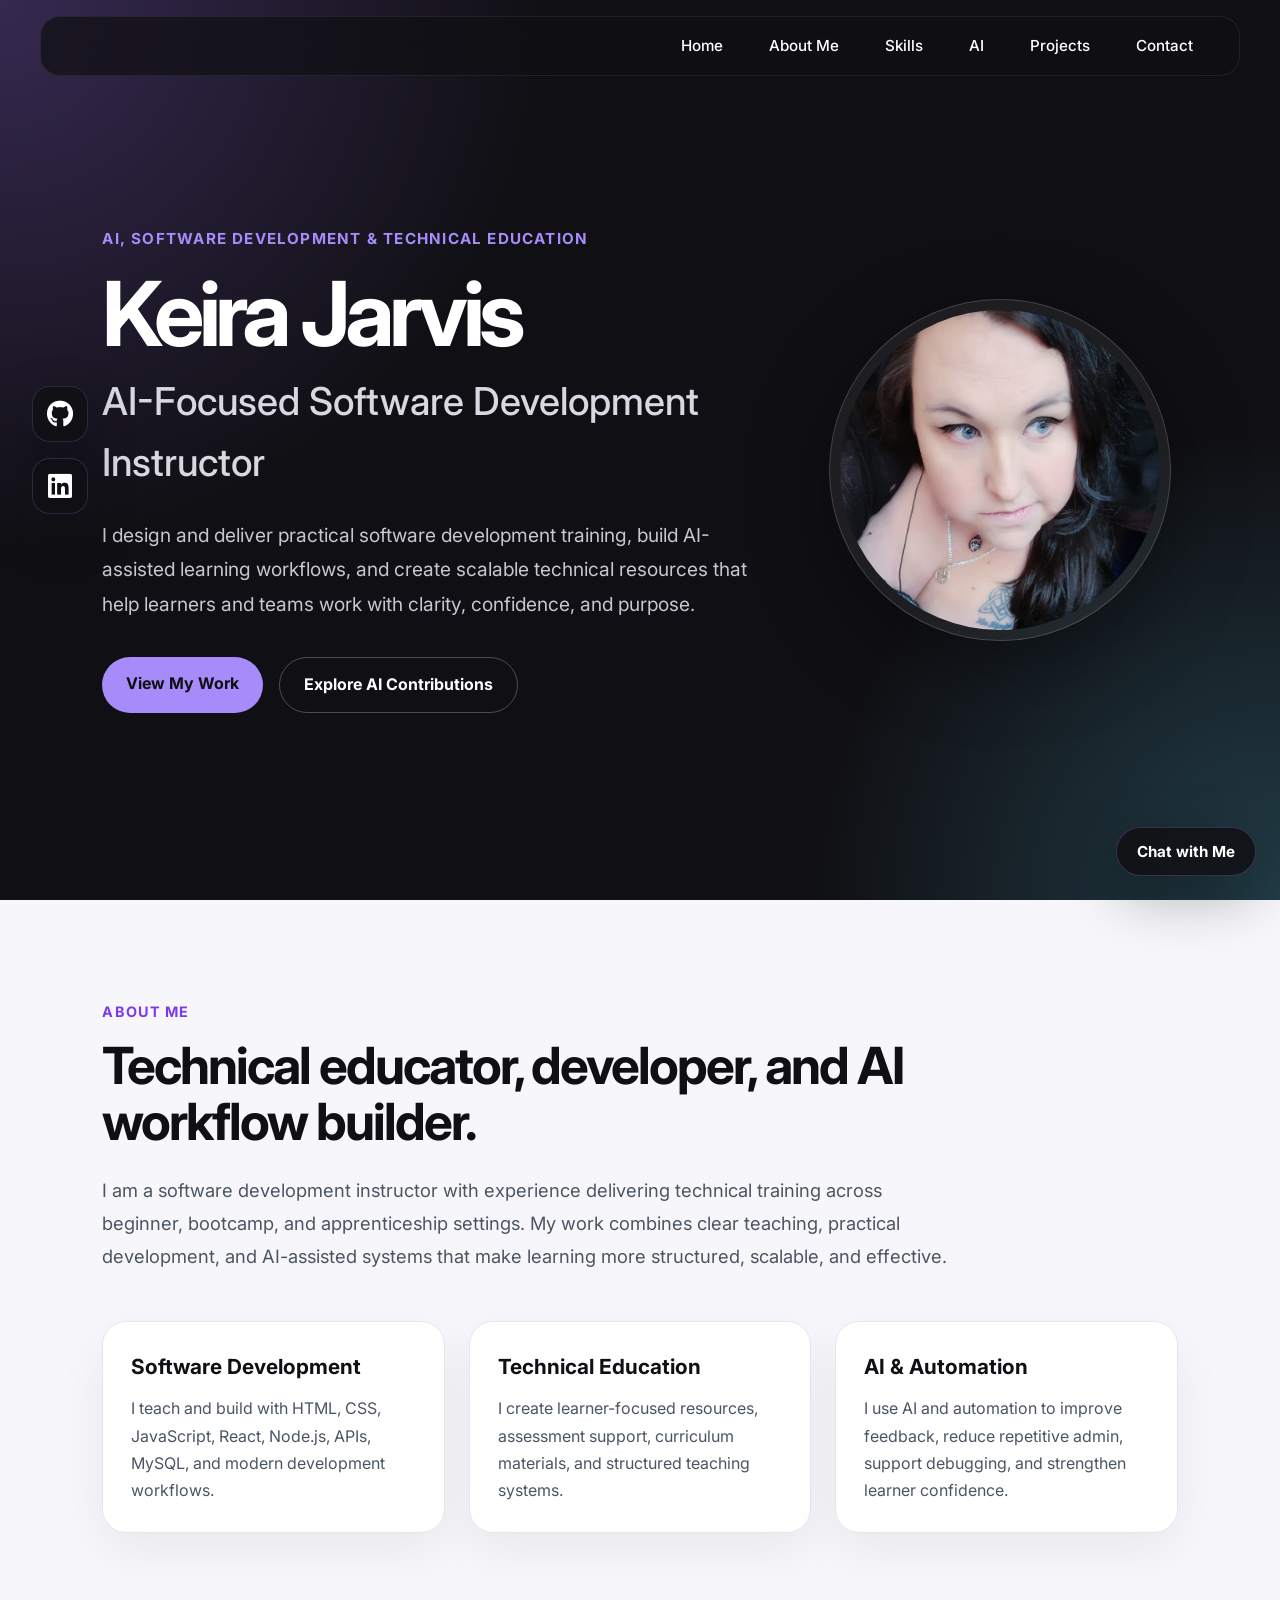
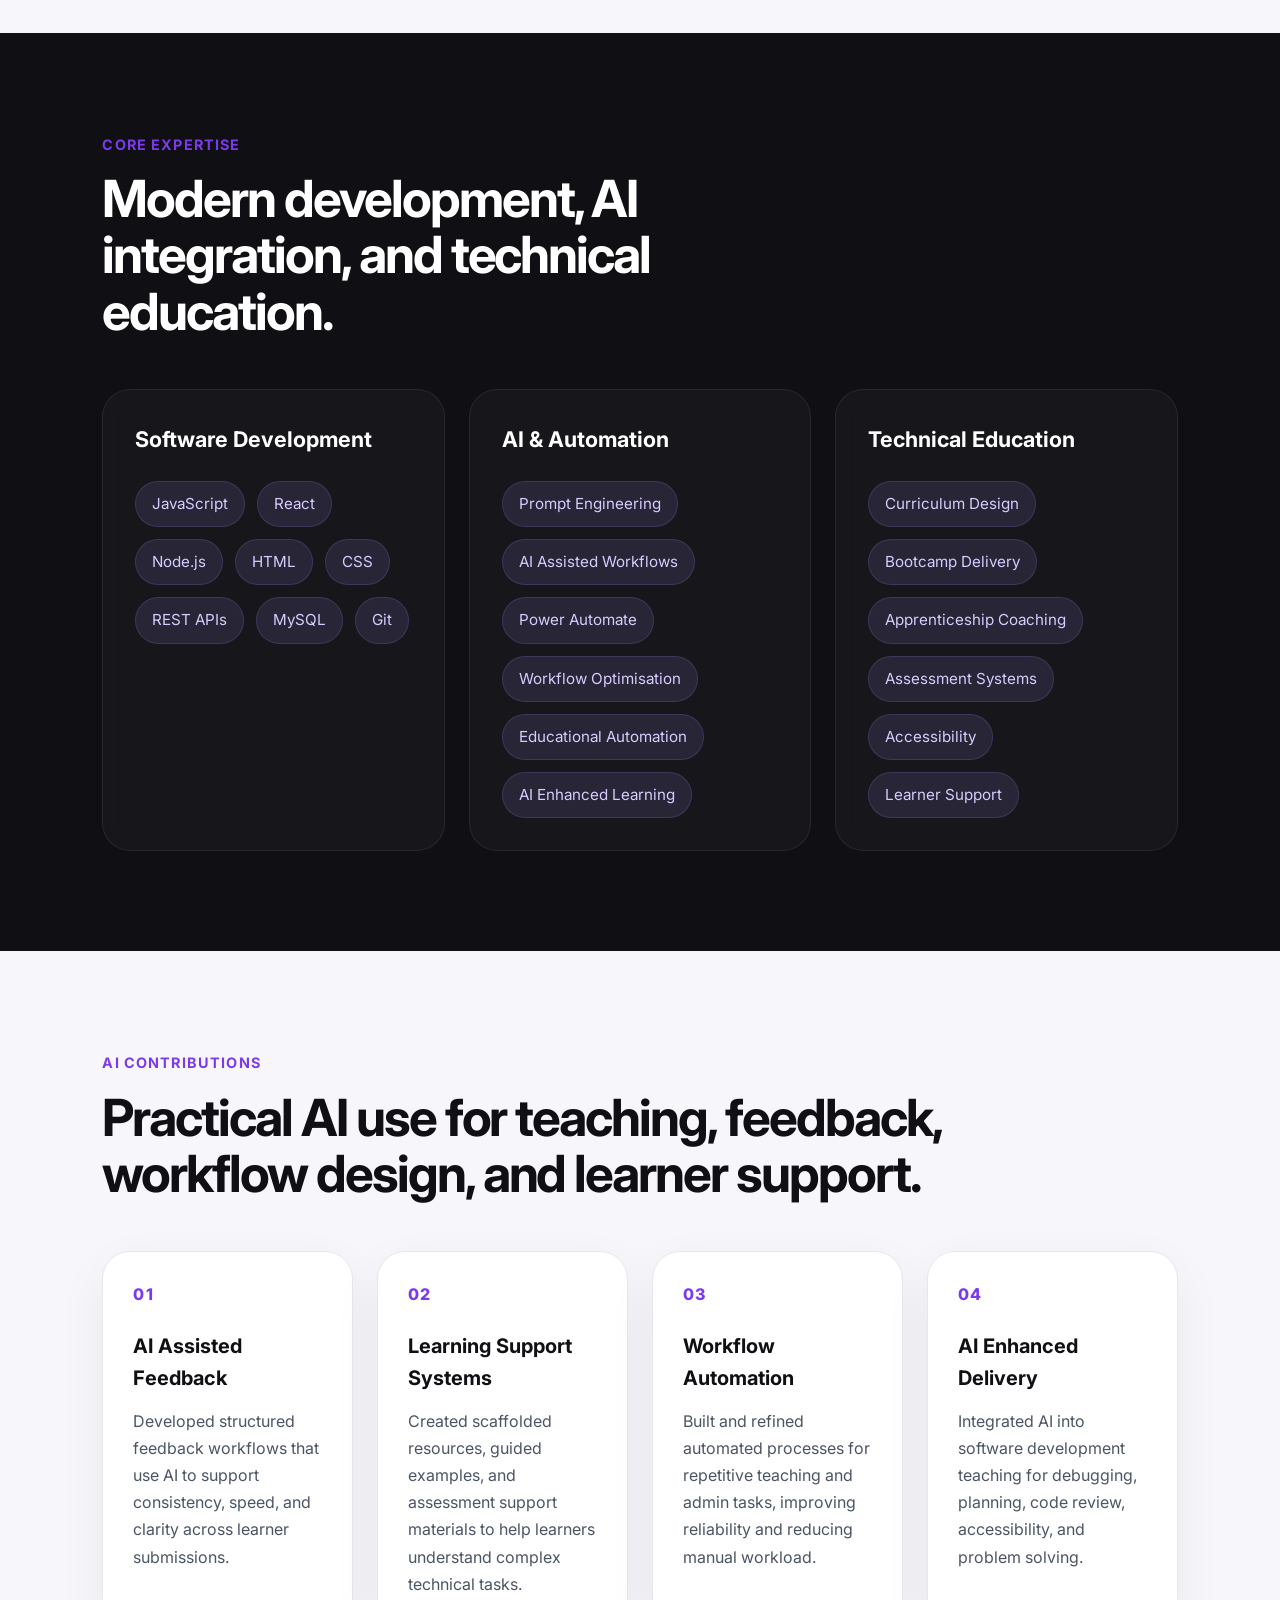
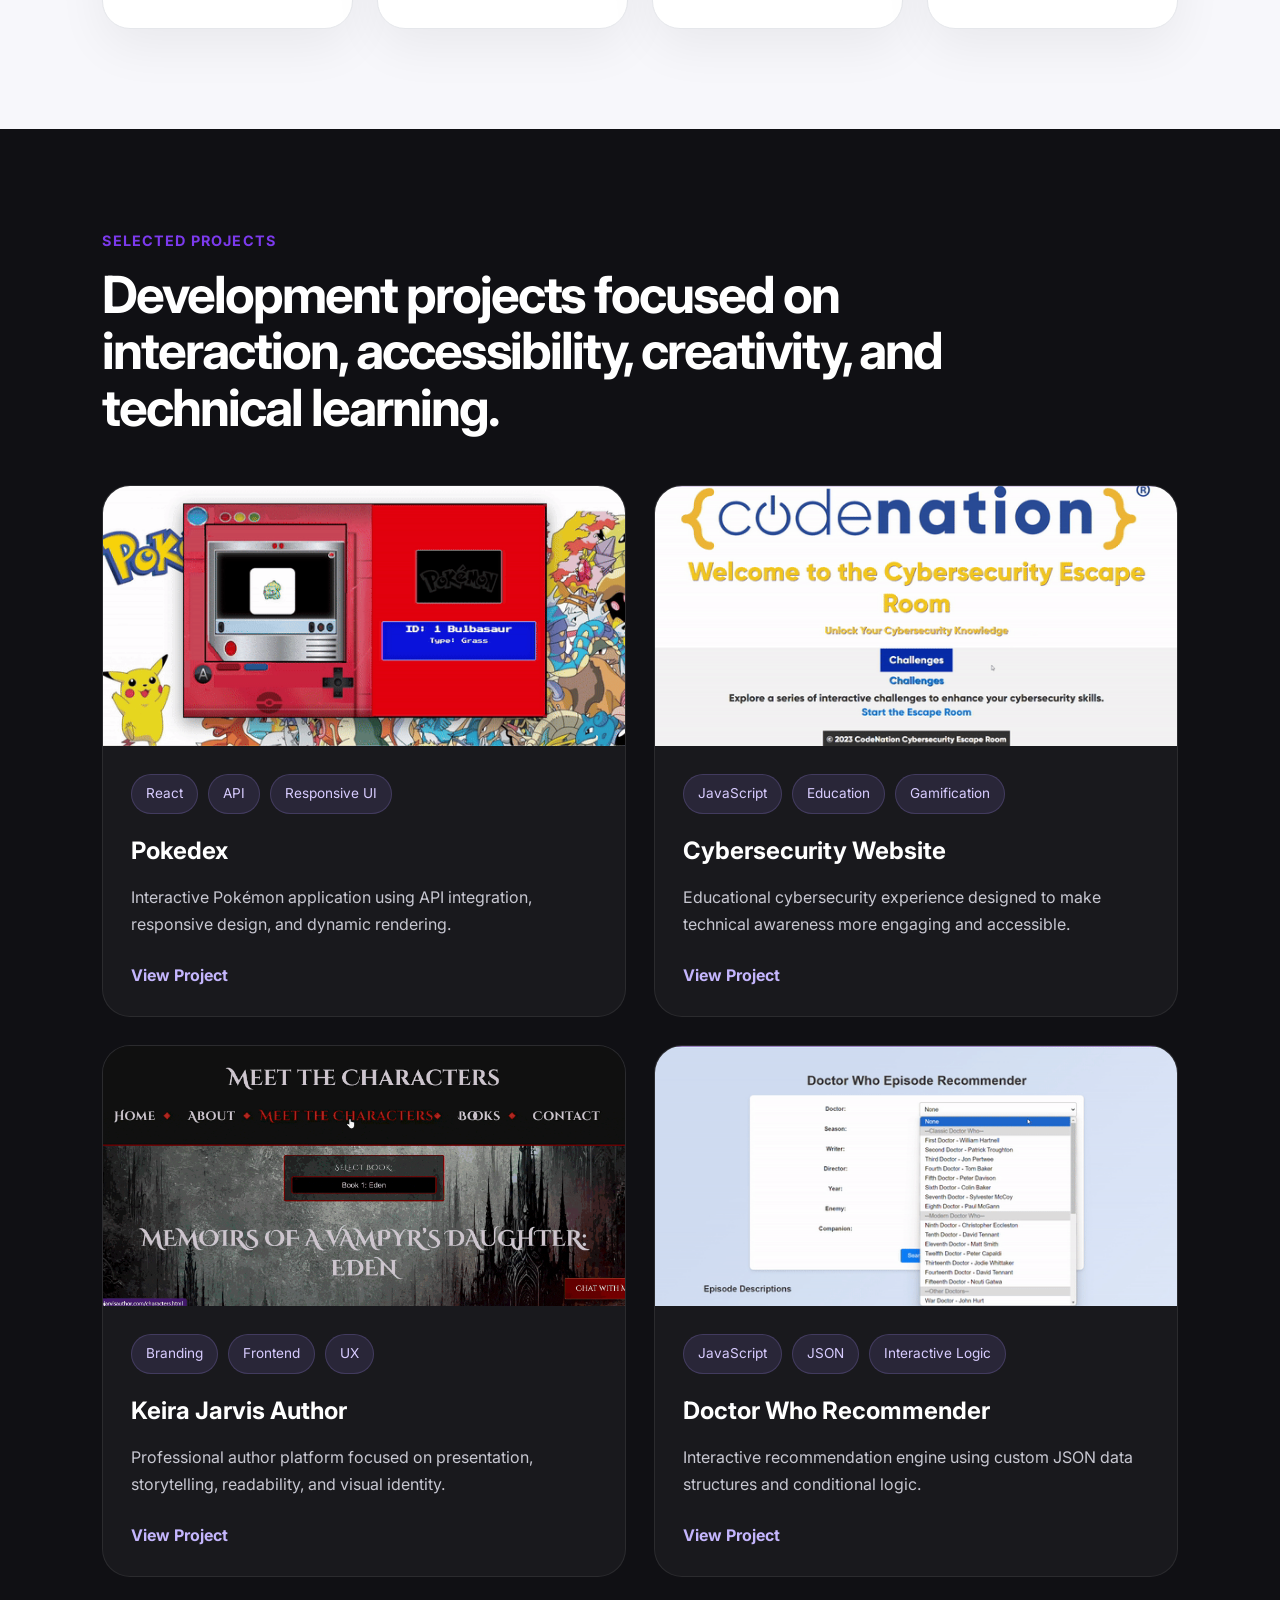
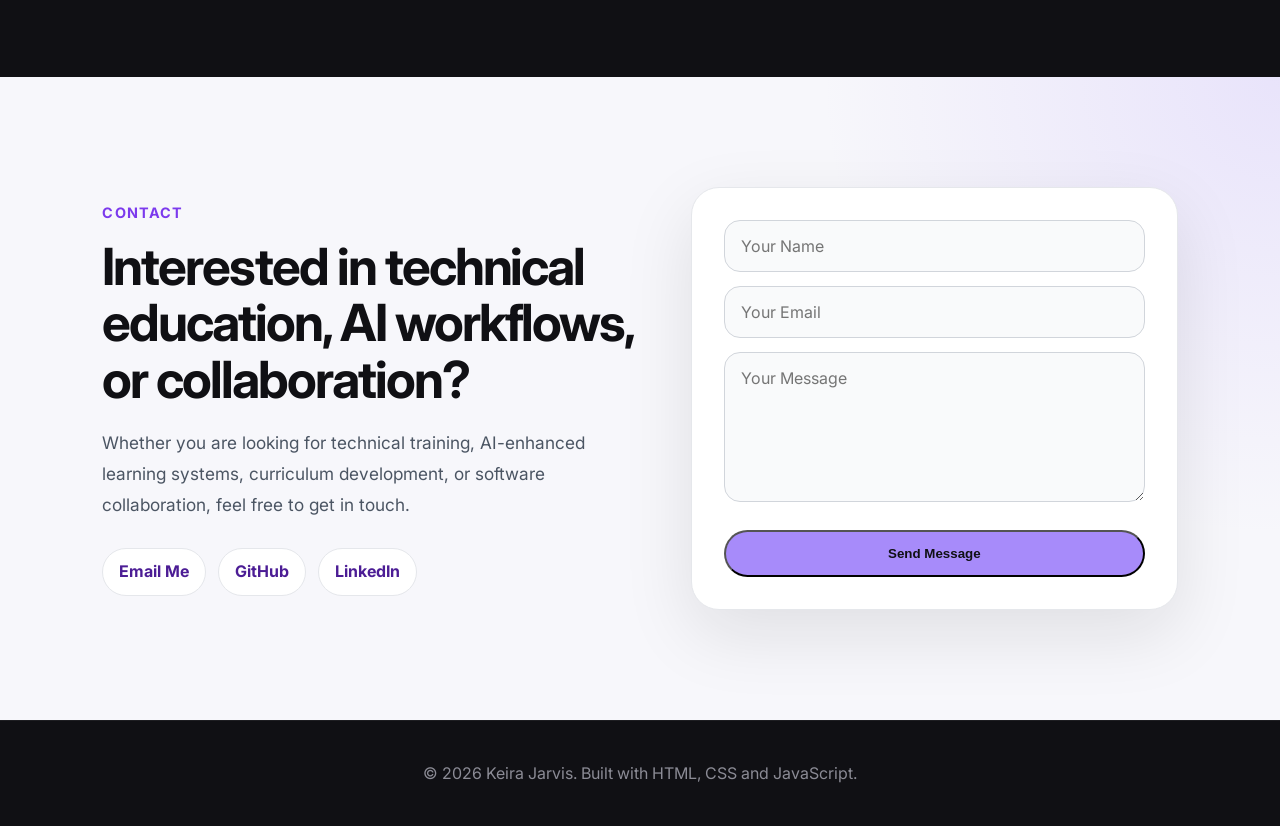
==== index.html @ 68f5bbdd "Add files via upload" ====
<!DOCTYPE html>
<html lang="en">
<head>
    <meta charset="UTF-8">
    <meta name="viewport" content="width=device-width, initial-scale=1.0">

    <meta http-equiv="X-UA-Compatible" content="ie=edge">
    <title>Keira Jarvis | AI Focused Technical Instructor</title>
    <!-- styles -->
    <link rel="stylesheet" href="styles.css">
    <link rel="stylesheet" href="slider.css">
    <link rel="stylesheet" href="navbar.css">
    <link rel="stylesheet" href="chatbot.css">
    <link rel="stylesheet" href="https://unpkg.com/swiper/swiper-bundle.min.css" />
    <link rel="stylesheet" href="https://cdnjs.cloudflare.com/ajax/libs/font-awesome/6.0.0-beta3/css/all.min.css">
    <link rel="preconnect" href="https://fonts.googleapis.com">
    <link rel="preconnect" href="https://fonts.gstatic.com" crossorigin>

    <link href="https://fonts.googleapis.com/css2?family=Inter:wght@400;500;600;700;800&display=swap" rel="stylesheet">
</head>
<body>

    <!-- Floating Social Media Icons -->
    <div class="social-icons">
        <a href="https://github.com/KeiraJCoder" target="_blank" class="icon github">
            <i class="fab fa-github"></i>
        </a>
        <a href="https://www.linkedin.com/in/keirajcoder/" target="_blank" class="icon linkedin">
            <i class="fab fa-linkedin"></i>
        </a>
    </div>

    <!-- Navigation -->
    <nav>
        <div class="menu-container">
            <button class="menu-toggle" aria-label="Toggle navigation">
                <i class="fas fa-bars"></i> <!-- Hamburger icon -->
            </button>
            <ul class="menu mobile-hidden">
                <li><a href="#home">Home</a></li>
                <li><a href="#about">About Me</a></li>
                <li><a href="#skills">Skills</a></li>
                <li><a href="#ai">AI</a></li>
                <li><a href="#projects">Projects</a></li>
                <li><a href="#contact">Contact</a></li>
            </ul>
        </div>
    </nav>

    <!-- Hero Section -->
    <section id="home" class="hero">
        <div class="hero-content">
            <div class="hero-text">
                <p class="hero-eyebrow">AI, Software Development & Technical Education</p>

                <h1>Keira Jarvis</h1>

                <h2>AI-Focused Software Development Instructor</h2>

                <p class="hero-summary">
                    I design and deliver practical software development training, build AI-assisted learning workflows, and create scalable technical resources that help learners and teams work with clarity, confidence, and purpose.
                </p>

                <div class="hero-actions">
                    <a href="#projects" class="btn btn-primary">View My Work</a>
                    <a href="#ai" class="btn btn-secondary">Explore AI Contributions</a>
                </div>
            </div>

            <div class="hero-image-wrapper">
                <img class="hero-image" src="profile.jpg" alt="Portrait of Keira Jarvis">
            </div>
        </div>
    </section>

<!-- About Section -->
<section id="about" class="about-section">
    <div class="section-container">
        <p class="section-eyebrow">About Me</p>

        <h2>Technical educator, developer, and AI workflow builder.</h2>

        <p class="about-lead">
            I am a software development instructor with experience delivering technical training across beginner, bootcamp, and apprenticeship settings. My work combines clear teaching, practical development, and AI-assisted systems that make learning more structured, scalable, and effective.
        </p>

        <div class="about-grid">
            <div class="about-card">
                <h3>Software Development</h3>
                <p>
                    I teach and build with HTML, CSS, JavaScript, React, Node.js, APIs, MySQL, and modern development workflows.
                </p>
            </div>

            <div class="about-card">
                <h3>Technical Education</h3>
                <p>
                    I create learner-focused resources, assessment support, curriculum materials, and structured teaching systems.
                </p>
            </div>

            <div class="about-card">
                <h3>AI & Automation</h3>
                <p>
                    I use AI and automation to improve feedback, reduce repetitive admin, support debugging, and strengthen learner confidence.
                </p>
            </div>
        </div>
    </div>
</section>

<!-- Skills Section -->
<section id="skills" class="skills-section">
    <div class="section-container">

        <p class="section-eyebrow">Core Expertise</p>

        <h2>Modern development, AI integration, and technical education.</h2>

        <div class="skills-grid">

            <div class="skills-panel">
                <h3>Software Development</h3>

                <div class="skill-tags">
                    <span>JavaScript</span>
                    <span>React</span>
                    <span>Node.js</span>
                    <span>HTML</span>
                    <span>CSS</span>
                    <span>REST APIs</span>
                    <span>MySQL</span>
                    <span>Git</span>
                </div>
            </div>

            <div class="skills-panel">
                <h3>AI & Automation</h3>

                <div class="skill-tags">
                    <span>Prompt Engineering</span>
                    <span>AI Assisted Workflows</span>
                    <span>Power Automate</span>
                    <span>Workflow Optimisation</span>
                    <span>Educational Automation</span>
                    <span>AI Enhanced Learning</span>
                </div>
            </div>

            <div class="skills-panel">
                <h3>Technical Education</h3>

                <div class="skill-tags">
                    <span>Curriculum Design</span>
                    <span>Bootcamp Delivery</span>
                    <span>Apprenticeship Coaching</span>
                    <span>Assessment Systems</span>
                    <span>Accessibility</span>
                    <span>Learner Support</span>
                </div>
            </div>

        </div>
    </div>
</section>

<!-- AI Contributions Section -->
<section id="ai" class="ai-section">
    <div class="section-container">

        <p class="section-eyebrow">AI Contributions</p>

        <h2>Practical AI use for teaching, feedback, workflow design, and learner support.</h2>

        <div class="ai-grid">

            <article class="ai-card">
                <span>01</span>
                <h3>AI Assisted Feedback</h3>
                <p>
                    Developed structured feedback workflows that use AI to support consistency, speed, and clarity across learner submissions.
                </p>
            </article>

            <article class="ai-card">
                <span>02</span>
                <h3>Learning Support Systems</h3>
                <p>
                    Created scaffolded resources, guided examples, and assessment support materials to help learners understand complex technical tasks.
                </p>
            </article>

            <article class="ai-card">
                <span>03</span>
                <h3>Workflow Automation</h3>
                <p>
                    Built and refined automated processes for repetitive teaching and admin tasks, improving reliability and reducing manual workload.
                </p>
            </article>

            <article class="ai-card">
                <span>04</span>
                <h3>AI Enhanced Delivery</h3>
                <p>
                    Integrated AI into software development teaching for debugging, planning, code review, accessibility, and problem solving.
                </p>
            </article>

        </div>
    </div>
</section>

<!-- Projects Section -->
<section id="projects" class="projects-section">
    <div class="section-container">

        <p class="section-eyebrow">Selected Projects</p>

        <h2>Development projects focused on interaction, accessibility, creativity, and technical learning.</h2>

        <div class="modern-projects-grid">

            <!-- Project -->
            <article class="modern-project-card">
                <img src="gifs/pokedex.gif" alt="Pokedex Project Preview">

                <div class="project-content">
                    <div class="project-tags">
                        <span>React</span>
                        <span>API</span>
                        <span>Responsive UI</span>
                    </div>

                    <h3>Pokedex</h3>

                    <p>
                        Interactive Pokémon application using API integration, responsive design, and dynamic rendering.
                    </p>

                    <a href="https://keirajcoder.github.io/New_Pokedex/" target="_blank">
                        View Project
                    </a>
                </div>
            </article>

            <!-- Project -->
            <article class="modern-project-card">
                <img src="gifs/Cyber.gif" alt="Cybersecurity Website Preview">

                <div class="project-content">
                    <div class="project-tags">
                        <span>JavaScript</span>
                        <span>Education</span>
                        <span>Gamification</span>
                    </div>

                    <h3>Cybersecurity Website</h3>

                    <p>
                        Educational cybersecurity experience designed to make technical awareness more engaging and accessible.
                    </p>

                    <a href="https://keirajcoder.github.io/cybersecuritywebsite/index.html" target="_blank">
                        View Project
                    </a>
                </div>
            </article>

            <!-- Project -->
            <article class="modern-project-card">
                <img src="gifs/Memoirs.gif" alt="Author Website Preview">

                <div class="project-content">
                    <div class="project-tags">
                        <span>Branding</span>
                        <span>Frontend</span>
                        <span>UX</span>
                    </div>

                    <h3>Keira Jarvis Author</h3>

                    <p>
                        Professional author platform focused on presentation, storytelling, readability, and visual identity.
                    </p>

                    <a href="https://keirajarvisauthor.com/" target="_blank">
                        View Project
                    </a>
                </div>
            </article>

            <!-- Project -->
            <article class="modern-project-card">
                <img src="gifs/DW.gif" alt="Doctor Who Recommender Preview">

                <div class="project-content">
                    <div class="project-tags">
                        <span>JavaScript</span>
                        <span>JSON</span>
                        <span>Interactive Logic</span>
                    </div>

                    <h3>Doctor Who Recommender</h3>

                    <p>
                        Interactive recommendation engine using custom JSON data structures and conditional logic.
                    </p>

                    <a href="https://keirajcoder.github.io/doctor-who-recommender/" target="_blank">
                        View Project
                    </a>
                </div>
            </article>

        </div>
    </div>
</section>

<!-- Chatbot section -->

<!-- ================================================ -->
<!-- ================================================ -->
<!-- =================== CHATBOT ==================== -->
<!-- ================================================ -->

<div id="chatbot" style="display: none;">
    <button id="minimize-button" aria-label="Close chatbot">×</button>

    <h2>Portfolio Assistant</h2>
    <p>Ask about my work, skills, projects, AI experience, or something a little different.</p>

    <!-- Response section -->
    <div id="response"></div>

    <!-- Options section -->
    <div id="options">
        <button>About Me?</button>
        <button>Skills?</button>
        <button>Experience?</button>
        <button>Programming Languages?</button>
        <button>Specialisation?</button>
        <button>Mentorship?</button>
        <button>Future Goals?</button>
        <button>Something a Little Different</button>
        <button>Ask Anything</button>
    </div>

    <!-- Input section, hidden by default in CSS -->
    <div id="input-container">
        <input type="text" id="user-input" placeholder="Ask about fun facts, pets, books, gaming, travel..." />
        <button id="submit-button">Send</button>
    </div>

    <!-- Hint section, hidden by default in CSS -->
    <div id="hint">
        Try: fun fact, pets, books, gaming, travel, music
    </div>
</div>

<button id="open-chatbot">Chat with Me</button>
    
<!-- Contact Section -->
<section id="contact" class="contact-section">
    <div class="section-container contact-layout">

        <div class="contact-copy">
            <p class="section-eyebrow">Contact</p>

            <h2>Interested in technical education, AI workflows, or collaboration?</h2>

            <p class="contact-lead">
                Whether you are looking for technical training, AI-enhanced learning systems, curriculum development, or software collaboration, feel free to get in touch.
            </p>

            <div class="contact-links">
                <a href="mailto:keirajcoder@hotmail.com">Email Me</a>
                <a href="https://github.com/KeiraJCoder" target="_blank">GitHub</a>
                <a href="https://www.linkedin.com/in/keirajcoder/" target="_blank">LinkedIn</a>
            </div>
        </div>

        <form action="https://formspree.io/f/mnnayngl" method="POST" class="modern-contact-form">
            <input type="text" id="name" name="name" placeholder="Your Name" required>
            <input type="email" id="email" name="_replyto" placeholder="Your Email" required>
            <textarea id="message" name="message" placeholder="Your Message" required></textarea>

            <button type="submit" class="btn btn-primary">
                Send Message
            </button>
        </form>

    </div>
</section>


    <footer class="footer">
        <p>© 2026 Keira Jarvis. Built with HTML, CSS and JavaScript.</p>
    </footer>

    <!-- Scripts -->
    <script src="main.js" defer></script>
    <script src="chatbot.js"></script>

</body>
</html>
---- styles.css ----
/* ============================================= */
/* =============== GLOBAL BASE ================= */
/* ============================================= */

body {
    max-width: 100%;
    overflow-x: hidden;
}

img,
video {
    max-width: 100%;
    height: auto;
}


/* ============================================= */
/* ============== SHARED LAYOUT ================ */
/* ============================================= */

.section-container {
    max-width: 1200px;
    margin: 0 auto;
}

.section-eyebrow {
    margin-bottom: 14px;
    color: #7c3aed;
    font-size: 0.9rem;
    font-weight: 700;
    letter-spacing: 0.08em;
    text-transform: uppercase;
}

.btn {
    display: inline-block;
    padding: 14px 24px;
    border-radius: 999px;
    font-weight: 700;
    text-decoration: none;
    transition: transform 0.2s ease, background-color 0.2s ease, border-color 0.2s ease;
}

.btn:hover {
    transform: translateY(-2px);
}

.btn-primary {
    background: #a78bfa;
    color: #101014;
}

.btn-primary:hover {
    background: #c4b5fd;
}

.btn-secondary {
    border: 1px solid rgba(255, 255, 255, 0.25);
    color: #ffffff;
}

.btn-secondary:hover {
    border-color: #a78bfa;
    background: rgba(167, 139, 250, 0.12);
}


/* ============================================= */
/* =============== HERO SECTION ================ */
/* ============================================= */

.hero {
    min-height: 100vh;
    padding: 120px 8% 80px;
    display: flex;
    align-items: center;
    background:
        radial-gradient(circle at top left, rgba(126, 87, 194, 0.35), transparent 35%),
        radial-gradient(circle at bottom right, rgba(97, 218, 251, 0.22), transparent 30%),
        #101014;
    color: #ffffff;
}

.hero-content {
    width: 100%;
    max-width: 1200px;
    margin: 0 auto;
    display: grid;
    grid-template-columns: 1.3fr 0.7fr;
    align-items: center;
    gap: 60px;
}

.hero-eyebrow {
    margin-bottom: 18px;
    color: #a78bfa;
    font-size: 0.95rem;
    font-weight: 700;
    letter-spacing: 0.08em;
    text-transform: uppercase;
}

.hero h1 {
    margin-bottom: 12px;
    font-size: clamp(3rem, 7vw, 5.8rem);
    line-height: 1;
    letter-spacing: -0.06em;
}

.hero h2 {
    margin-bottom: 24px;
    color: #d8d8e2;
    font-size: clamp(1.5rem, 3vw, 2.4rem);
    font-weight: 500;
}

.hero-summary {
    max-width: 720px;
    margin-bottom: 36px;
    color: #c7c7d1;
    font-size: 1.2rem;
    line-height: 1.8;
}

.hero-actions {
    display: flex;
    flex-wrap: wrap;
    gap: 16px;
}

.hero-image-wrapper {
    justify-self: center;
    padding: 10px;
    border: 1px solid rgba(255, 255, 255, 0.16);
    border-radius: 50%;
    background: rgba(255, 255, 255, 0.06);
    box-shadow: 0 24px 80px rgba(0, 0, 0, 0.35);
}

.hero-image {
    width: min(320px, 70vw);
    aspect-ratio: 1;
    border-radius: 50%;
    object-fit: cover;
    display: block;
}


/* ============================================= */
/* =============== ABOUT SECTION =============== */
/* ============================================= */

.about-section {
    padding: 100px 8%;
    background: #f7f7fb;
    color: #101014;
}

.about-section h2 {
    max-width: 820px;
    margin-bottom: 24px;
    font-size: clamp(2rem, 4vw, 3.4rem);
    line-height: 1.1;
    letter-spacing: -0.04em;
}

.about-lead {
    max-width: 850px;
    margin-bottom: 48px;
    color: #4b5563;
    font-size: 1.15rem;
    line-height: 1.8;
}

.about-grid {
    display: grid;
    grid-template-columns: repeat(3, 1fr);
    gap: 24px;
}

.about-card {
    padding: 28px;
    border: 1px solid #e5e7eb;
    border-radius: 24px;
    background: #ffffff;
    box-shadow: 0 18px 50px rgba(16, 16, 20, 0.06);
}

.about-card h3 {
    margin-bottom: 12px;
    font-size: 1.3rem;
}

.about-card p {
    color: #4b5563;
    line-height: 1.7;
}


/* ============================================= */
/* =============== SKILLS SECTION ============== */
/* ============================================= */

.skills-section {
    padding: 100px 8%;
    background: #101014;
    color: #ffffff;
}

.skills-section h2 {
    max-width: 760px;
    margin-bottom: 50px;
    font-size: clamp(2rem, 4vw, 3.2rem);
    line-height: 1.1;
    letter-spacing: -0.04em;
}

.skills-grid {
    display: grid;
    grid-template-columns: repeat(3, 1fr);
    gap: 24px;
}

.skills-panel {
    padding: 32px;
    border: 1px solid rgba(255, 255, 255, 0.08);
    border-radius: 28px;
    background: rgba(255, 255, 255, 0.03);
    backdrop-filter: blur(10px);
}

.skills-panel h3 {
    margin-bottom: 24px;
    font-size: 1.35rem;
    color: #ffffff;
}

.skill-tags {
    display: flex;
    flex-wrap: wrap;
    gap: 12px;
}

.skill-tags span {
    padding: 10px 16px;
    border-radius: 999px;
    background: rgba(167, 139, 250, 0.12);
    border: 1px solid rgba(167, 139, 250, 0.18);
    color: #d8ccff;
    font-size: 0.95rem;
}


/* ============================================= */
/* ============= AI CONTRIBUTIONS ============== */
/* ============================================= */

.ai-section {
    padding: 100px 8%;
    background: #f7f7fb;
    color: #101014;
}

.ai-section h2 {
    max-width: 880px;
    margin-bottom: 50px;
    font-size: clamp(2rem, 4vw, 3.2rem);
    line-height: 1.1;
    letter-spacing: -0.04em;
}

.ai-grid {
    display: grid;
    grid-template-columns: repeat(4, 1fr);
    gap: 24px;
}

.ai-card {
    padding: 30px;
    border-radius: 28px;
    background: #ffffff;
    border: 1px solid #e5e7eb;
    box-shadow: 0 18px 50px rgba(16, 16, 20, 0.06);
}

.ai-card span {
    display: inline-block;
    margin-bottom: 22px;
    color: #7c3aed;
    font-weight: 800;
    letter-spacing: 0.08em;
}

.ai-card h3 {
    margin-bottom: 14px;
    font-size: 1.25rem;
}

.ai-card p {
    color: #4b5563;
    line-height: 1.7;
}


/* ============================================= */
/* ============== CONTACT SECTION ============== */
/* ============================================= */

.contact-section {
    padding: 110px 8%;
    background:
        radial-gradient(circle at top right, rgba(167, 139, 250, 0.18), transparent 32%),
        #f7f7fb;
    color: #101014;
}

.contact-layout {
    display: grid;
    grid-template-columns: 1fr 0.9fr;
    gap: 48px;
    align-items: center;
}

.contact-copy h2 {
    margin-bottom: 20px;
    font-size: clamp(2rem, 4vw, 3.2rem);
    line-height: 1.1;
    letter-spacing: -0.04em;
}

.contact-lead {
    max-width: 620px;
    margin-bottom: 28px;
    color: #4b5563;
    font-size: 1.08rem;
    line-height: 1.8;
}

.contact-links {
    display: flex;
    flex-wrap: wrap;
    gap: 12px;
}

.contact-links a {
    padding: 10px 16px;
    border-radius: 999px;
    background: #ffffff;
    border: 1px solid #e5e7eb;
    color: #4c1d95;
    text-decoration: none;
    font-weight: 700;
}

.modern-contact-form {
    padding: 32px;
    border-radius: 28px;
    background: #ffffff;
    border: 1px solid #e5e7eb;
    box-shadow: 0 24px 70px rgba(16, 16, 20, 0.1);
}

.modern-contact-form input,
.modern-contact-form textarea {
    width: 100%;
    margin-bottom: 14px;
    padding: 15px 16px;
    border: 1px solid #d1d5db;
    border-radius: 16px;
    background: #f9fafb;
    color: #101014;
    font-family: inherit;
    font-size: 1rem;
    outline: none;
}

.modern-contact-form textarea {
    min-height: 150px;
    resize: vertical;
}

.modern-contact-form input:focus,
.modern-contact-form textarea:focus {
    border-color: #a78bfa;
    background: #ffffff;
}

.modern-contact-form button {
    width: 100%;
    margin-top: 6px;
}


/* ============================================= */
/* ================= FOOTER ==================== */
/* ============================================= */

.footer {
    padding: 40px 24px;
    text-align: center;
    background: #101014;
    color: #8b8b95;
    border-top: 1px solid rgba(255, 255, 255, 0.06);
}


/* ============================================= */
/* =============== MULTIMEDIA ================== */
/* ============================================= */

.social-icons {
    position: fixed;
    top: 50%;
    left: 32px;
    transform: translateY(-50%);
    display: flex;
    flex-direction: column;
    gap: 16px;
    z-index: 900;
}

.social-icons a {
    width: 56px;
    height: 56px;
    display: grid;
    place-items: center;
    border-radius: 18px;
    background: rgba(16, 16, 20, 0.9);
    color: #ffffff;
    font-size: 1.7rem;
    text-decoration: none;
    border: 1px solid rgba(167, 139, 250, 0.2);
    box-shadow: 0 18px 50px rgba(16, 16, 20, 0.28);
    transition: transform 0.2s ease, border-color 0.2s ease, background-color 0.2s ease;
}

.social-icons a:hover {
    transform: translateY(-3px);
    background: rgba(167, 139, 250, 0.18);
    border-color: rgba(167, 139, 250, 0.5);
}


/* ============================================= */
/* =============== RESPONSIVE ================== */
/* ============================================= */

@media (max-width: 1000px) {
    .ai-grid {
        grid-template-columns: repeat(2, 1fr);
    }
}

@media (max-width: 900px) {
    .contact-layout {
        grid-template-columns: 1fr;
    }
}

@media (max-width: 768px) {
    .hero {
        padding: 120px 24px 70px;
        text-align: center;
    }

    .hero-content {
        grid-template-columns: 1fr;
        gap: 40px;
    }

    .hero-text {
        order: 2;
    }

    .hero-image-wrapper {
        order: 1;
    }

    .hero-summary {
        margin-left: auto;
        margin-right: auto;
    }

    .hero-actions {
        justify-content: center;
    }

    .about-section,
    .skills-section,
    .ai-section,
    .contact-section {
        padding: 80px 24px;
    }

    .about-grid,
    .skills-grid,
    .ai-grid {
        grid-template-columns: 1fr;
    }

    .social-icons {
        display: none;
    }
}
---- slider.css ----
/* ============================================= */
/* ============== PROJECTS SECTION ============= */
/* ============================================= */

.projects-section {
    padding: 100px 8%;
    background: #101014;
    color: #ffffff;
}

.projects-section h2 {
    max-width: 850px;
    margin-bottom: 50px;

    font-size: clamp(2rem, 4vw, 3.2rem);
    line-height: 1.1;
    letter-spacing: -0.04em;
}


/* ============================================= */
/* ============== PROJECT GRID ================= */
/* ============================================= */

.modern-projects-grid {
    display: grid;
    grid-template-columns: repeat(2, 1fr);
    gap: 28px;
}


/* ============================================= */
/* ============== PROJECT CARD ================= */
/* ============================================= */

.modern-project-card {
    overflow: hidden;

    border-radius: 28px;

    background: rgba(255, 255, 255, 0.04);

    border: 1px solid rgba(255, 255, 255, 0.08);

    transition:
        transform 0.25s ease,
        border-color 0.25s ease;
}

.modern-project-card:hover {
    transform: translateY(-6px);
    border-color: rgba(167, 139, 250, 0.4);
}

.modern-project-card img {
    width: 100%;
    height: 260px;

    object-fit: cover;

    display: block;
}


/* ============================================= */
/* ============== PROJECT CONTENT ============== */
/* ============================================= */

.project-content {
    padding: 28px;
}

.project-content h3 {
    margin-bottom: 14px;

    font-size: 1.5rem;
}

.project-content p {
    margin-bottom: 24px;

    color: #c7c7d1;
    line-height: 1.7;
}

.project-content a {
    color: #c4b5fd;

    text-decoration: none;
    font-weight: 700;

    transition: color 0.2s ease;
}

.project-content a:hover {
    color: #ffffff;
}


/* ============================================= */
/* ============== PROJECT TAGS ================= */
/* ============================================= */

.project-tags {
    display: flex;
    flex-wrap: wrap;

    gap: 10px;

    margin-bottom: 18px;
}

.project-tags span {
    padding: 8px 14px;

    border-radius: 999px;

    background: rgba(167, 139, 250, 0.12);

    border: 1px solid rgba(167, 139, 250, 0.2);

    color: #d8ccff;

    font-size: 0.85rem;
}


/* ============================================= */
/* ============== RESPONSIVE =================== */
/* ============================================= */

@media (max-width: 900px) {

    .modern-projects-grid {
        grid-template-columns: 1fr;
    }
}

@media (max-width: 768px) {

    .projects-section {
        padding: 80px 24px;
    }

    .modern-project-card img {
        height: 220px;
    }
}
---- navbar.css ----
/* ============================================= */
/* ================= RESET ===================== */
/* ============================================= */

* {
    margin: 0;
    padding: 0;
    box-sizing: border-box;
}

html {
    scroll-behavior: smooth;
}

body {
    margin: 0;
    overflow-x: hidden;
    font-family: 'Inter', sans-serif;
    color: #333;
    line-height: 1.6;
}


/* ============================================= */
/* ================= NAVBAR ==================== */
/* ============================================= */

nav {
    position: fixed;
    top: 16px;
    left: 50%;
    transform: translateX(-50%);
    width: calc(100% - 48px);
    max-width: 1200px;
    padding: 16px 28px;

    display: flex;
    align-items: center;
    justify-content: flex-end;

    border-radius: 20px;

    background: rgba(16, 16, 20, 0.72);
    backdrop-filter: blur(18px);

    border: 1px solid rgba(255, 255, 255, 0.08);

    z-index: 1000;
}

.menu-container {
    width: 100%;
}

nav ul {
    list-style: none;

    display: flex;
    justify-content: flex-end;
    align-items: center;
    gap: 10px;
}

nav ul li a {
    padding: 10px 18px;

    color: #ffffff;
    text-decoration: none;
    font-size: 0.95rem;
    font-weight: 500;

    border-radius: 999px;

    transition:
        background-color 0.25s ease,
        color 0.25s ease;
}

nav ul li a:hover {
    background: rgba(255, 255, 255, 0.08);
    color: #c4b5fd;
}


/* ============================================= */
/* ============== MOBILE MENU ================== */
/* ============================================= */

.menu-toggle {
    display: none;

    background: rgba(255, 255, 255, 0.08);
    border: none;

    color: #ffffff;
    font-size: 1.4rem;

    padding: 10px 14px;

    border-radius: 12px;

    cursor: pointer;
}

.menu-toggle i {
    pointer-events: none;
}


/* ============================================= */
/* ============== RESPONSIVE =================== */
/* ============================================= */

@media (max-width: 768px) {

    nav {
        width: calc(100% - 24px);
        padding: 14px 18px;
    }

    .menu-toggle {
        display: block;
    }

    nav ul {
        display: none;
    }

    nav ul.active {
        position: absolute;
        top: 70px;
        left: 0;

        width: 100%;

        display: flex;
        flex-direction: column;
        gap: 12px;

        padding: 20px;

        border-radius: 20px;

        background: rgba(16, 16, 20, 0.96);

        border: 1px solid rgba(255, 255, 255, 0.08);
    }

    nav ul.active li {
        width: 100%;
    }

    nav ul.active li a {
        width: 100%;
        display: block;
        text-align: center;
    }
}
---- chatbot.css ----
/* ============================================= */
/* ================= CHATBOT =================== */
/* ============================================= */

#chatbot {
    position: fixed;
    right: 24px;
    bottom: 24px;

    width: min(420px, calc(100vw - 32px));
    height: min(640px, calc(100vh - 120px));

    display: none;
    flex-direction: column;

    padding: 24px;

    border-radius: 28px;

    background: rgba(16, 16, 20, 0.96);
    backdrop-filter: blur(18px);

    border: 1px solid rgba(255, 255, 255, 0.1);

    box-shadow: 0 28px 90px rgba(0, 0, 0, 0.45);

    font-family: 'Inter', sans-serif;

    z-index: 9999;
}

#chatbot h2 {
    margin-bottom: 8px;
    padding-right: 42px;

    color: #ffffff;

    font-size: 1.35rem;
    line-height: 1.2;
}

#chatbot > p {
    margin-bottom: 18px;

    color: #c7c7d1;

    font-size: 0.95rem;
    line-height: 1.6;
}


/* ============================================= */
/* =============== CLOSE BUTTON ================ */
/* ============================================= */

#minimize-button {
    position: absolute;
    top: 18px;
    right: 18px;

    width: 36px;
    height: 36px;

    border: 1px solid rgba(255, 255, 255, 0.1);
    border-radius: 50%;

    background: rgba(255, 255, 255, 0.06);

    color: #ffffff;

    font-size: 1.2rem;
    line-height: 1;

    cursor: pointer;

    transition:
        background-color 0.2s ease,
        transform 0.2s ease;
}

#minimize-button:hover {
    background: rgba(167, 139, 250, 0.18);
    transform: rotate(90deg);
}


/* ============================================= */
/* ============== RESPONSE AREA ================ */
/* ============================================= */

#response {
    min-height: 180px;
    max-height: 320px;

    margin-bottom: 18px;
    padding: 18px;

    overflow-y: auto;
    overflow-x: hidden;

    border-radius: 22px;

    background: rgba(255, 255, 255, 0.04);

    border: 1px solid rgba(255, 255, 255, 0.08);

    color: #ffffff;

    font-size: 0.95rem;
    line-height: 1.7;

    scroll-behavior: smooth;

    display: none;
}

#response.active {
    display: block;
}

.bot-message,
.user-message {
    width: fit-content;
    max-width: 100%;

    word-break: break-word;

    margin-bottom: 12px;
    padding: 12px 14px;

    border-radius: 18px;

    line-height: 1.5;
}

.bot-message {
    margin-right: auto;

    background: rgba(167, 139, 250, 0.14);

    border: 1px solid rgba(167, 139, 250, 0.22);

    color: #f5f3ff;
}

.user-message {
    margin-left: auto;

    background: rgba(255, 255, 255, 0.08);

    border: 1px solid rgba(255, 255, 255, 0.1);

    color: #ffffff;
}


/* ============================================= */
/* ============== OPTION BUTTONS =============== */
/* ============================================= */

#options {
    display: flex;
    flex-wrap: wrap;

    gap: 10px;

    margin-bottom: 16px;
}

#options button {
    flex: 1 1 calc(50% - 10px);

    padding: 10px 12px;

    border: 1px solid rgba(167, 139, 250, 0.18);
    border-radius: 999px;

    background: rgba(167, 139, 250, 0.1);

    color: #d8ccff;

    font-family: inherit;
    font-size: 0.85rem;
    font-weight: 600;

    cursor: pointer;

    transition:
        background-color 0.2s ease,
        border-color 0.2s ease,
        transform 0.2s ease;
}

#options button:hover {
    transform: translateY(-2px);

    background: rgba(167, 139, 250, 0.18);

    border-color: rgba(167, 139, 250, 0.38);
}

#input-container,
#hint {
    display: none;
}

/* ============================================= */
/* ================ INPUT AREA ================= */
/* ============================================= */

#input-container {
    display: flex;
    gap: 10px;
}

#user-input {
    flex: 1;

    min-width: 0;

    padding: 13px 14px;

    border: 1px solid rgba(255, 255, 255, 0.1);
    border-radius: 999px;

    background: rgba(255, 255, 255, 0.06);

    color: #ffffff;

    font-family: inherit;
    font-size: 0.95rem;

    outline: none;
}

#user-input::placeholder {
    color: #8b8b95;
}

#user-input:focus {
    border-color: rgba(167, 139, 250, 0.6);
}

#submit-button {
    padding: 13px 18px;

    border: none;
    border-radius: 999px;

    background: #a78bfa;

    color: #101014;

    font-family: inherit;
    font-size: 0.95rem;
    font-weight: 800;

    cursor: pointer;

    transition:
        background-color 0.2s ease,
        transform 0.2s ease;
}

#submit-button:hover {
    transform: translateY(-2px);
    background: #c4b5fd;
}


/* ============================================= */
/* ================== HINT ===================== */
/* ============================================= */

#hint {
    margin-top: 14px;

    color: #8b8b95;

    font-size: 0.85rem;
    font-style: italic;
    text-align: center;
}


/* ============================================= */
/* ============== EMAIL FORM =================== */
/* ============================================= */

#email-form {
    display: flex;
    flex-direction: column;

    gap: 12px;

    width: 100%;
}

#email-form input,
#email-form textarea {
    width: 100%;

    padding: 13px 14px;

    border: 1px solid rgba(255, 255, 255, 0.1);
    border-radius: 16px;

    background: rgba(255, 255, 255, 0.06);

    color: #ffffff;

    font-family: inherit;
    font-size: 0.95rem;

    outline: none;
}

#email-form textarea {
    min-height: 110px;
    resize: vertical;
}

#email-form input::placeholder,
#email-form textarea::placeholder {
    color: #8b8b95;
}

#email-form input:focus,
#email-form textarea:focus {
    border-color: rgba(167, 139, 250, 0.6);
}

#email-form button {
    padding: 13px 18px;

    border: none;
    border-radius: 999px;

    background: #a78bfa;

    color: #101014;

    font-family: inherit;
    font-weight: 800;

    cursor: pointer;
}

#email-form button:hover {
    background: #c4b5fd;
}


/* ============================================= */
/* ============= OPEN CHAT BUTTON ============== */
/* ============================================= */

#open-chatbot {
    position: fixed;
    right: 24px;
    bottom: 24px;

    padding: 14px 20px;

    border: 1px solid rgba(167, 139, 250, 0.24);
    border-radius: 999px;

    background: rgba(16, 16, 20, 0.88);
    backdrop-filter: blur(14px);

    color: #ffffff;

    font-family: 'Inter', sans-serif;
    font-size: 0.95rem;
    font-weight: 700;

    cursor: pointer;

    box-shadow: 0 18px 60px rgba(0, 0, 0, 0.32);

    z-index: 9998;

    transition:
        transform 0.2s ease,
        border-color 0.2s ease,
        background-color 0.2s ease;
}

#open-chatbot:hover {
    transform: translateY(-3px);

    background: rgba(167, 139, 250, 0.18);

    border-color: rgba(167, 139, 250, 0.48);
}


/* ============================================= */
/* ============== RESPONSIVE =================== */
/* ============================================= */

@media (max-width: 768px) {

    #chatbot {
        right: 16px;
        bottom: 16px;

        width: calc(100vw - 32px);
        height: calc(100vh - 120px);

        padding: 20px;
    }

    #options button {
        flex: 1 1 100%;
    }

    #input-container {
        flex-direction: column;
    }

    #submit-button {
        width: 100%;
    }

    #open-chatbot {
        right: 16px;
        bottom: 16px;
    }
}

@media (max-width: 480px) {

    #chatbot {
        right: 0;
        bottom: 0;

        width: 100vw;
        height: 100vh;

        border-radius: 0;
    }

    #open-chatbot {
        right: 14px;
        bottom: 14px;

        padding: 12px 16px;

        font-size: 0.85rem;
    }
}
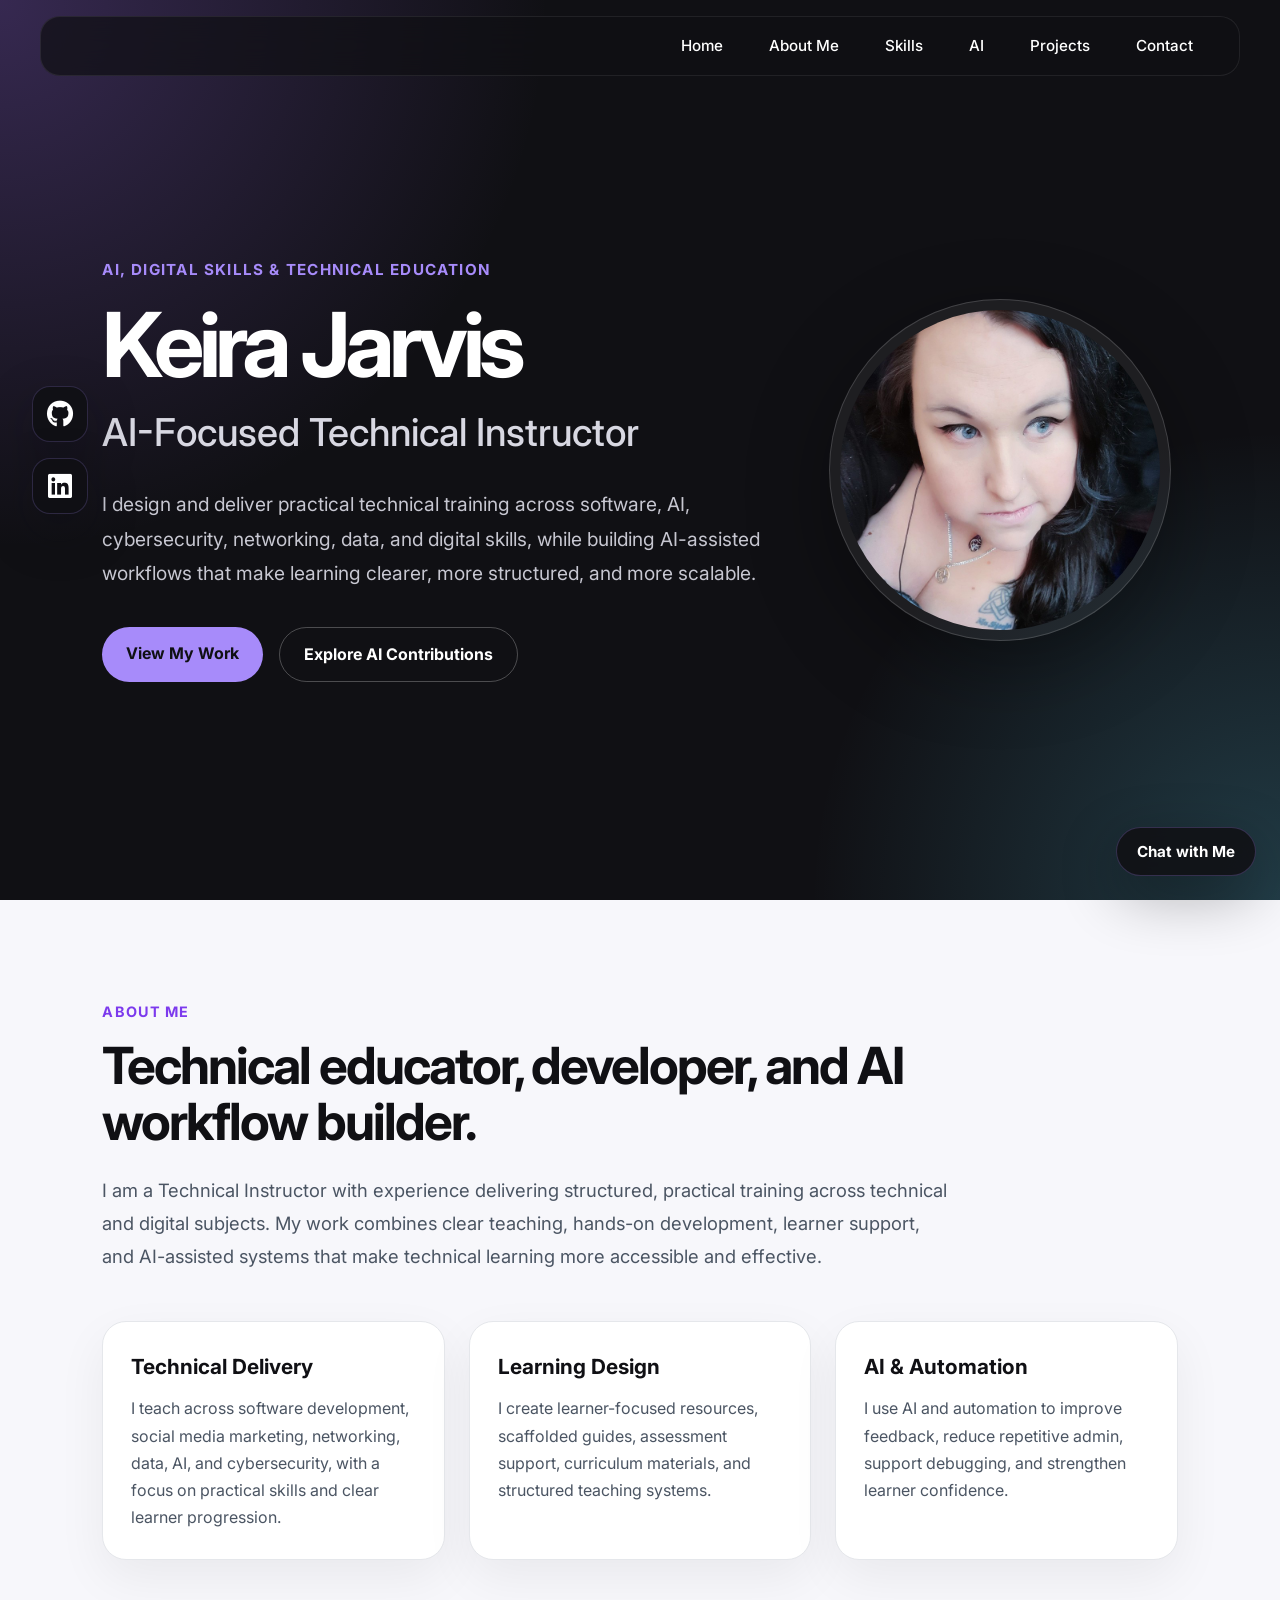
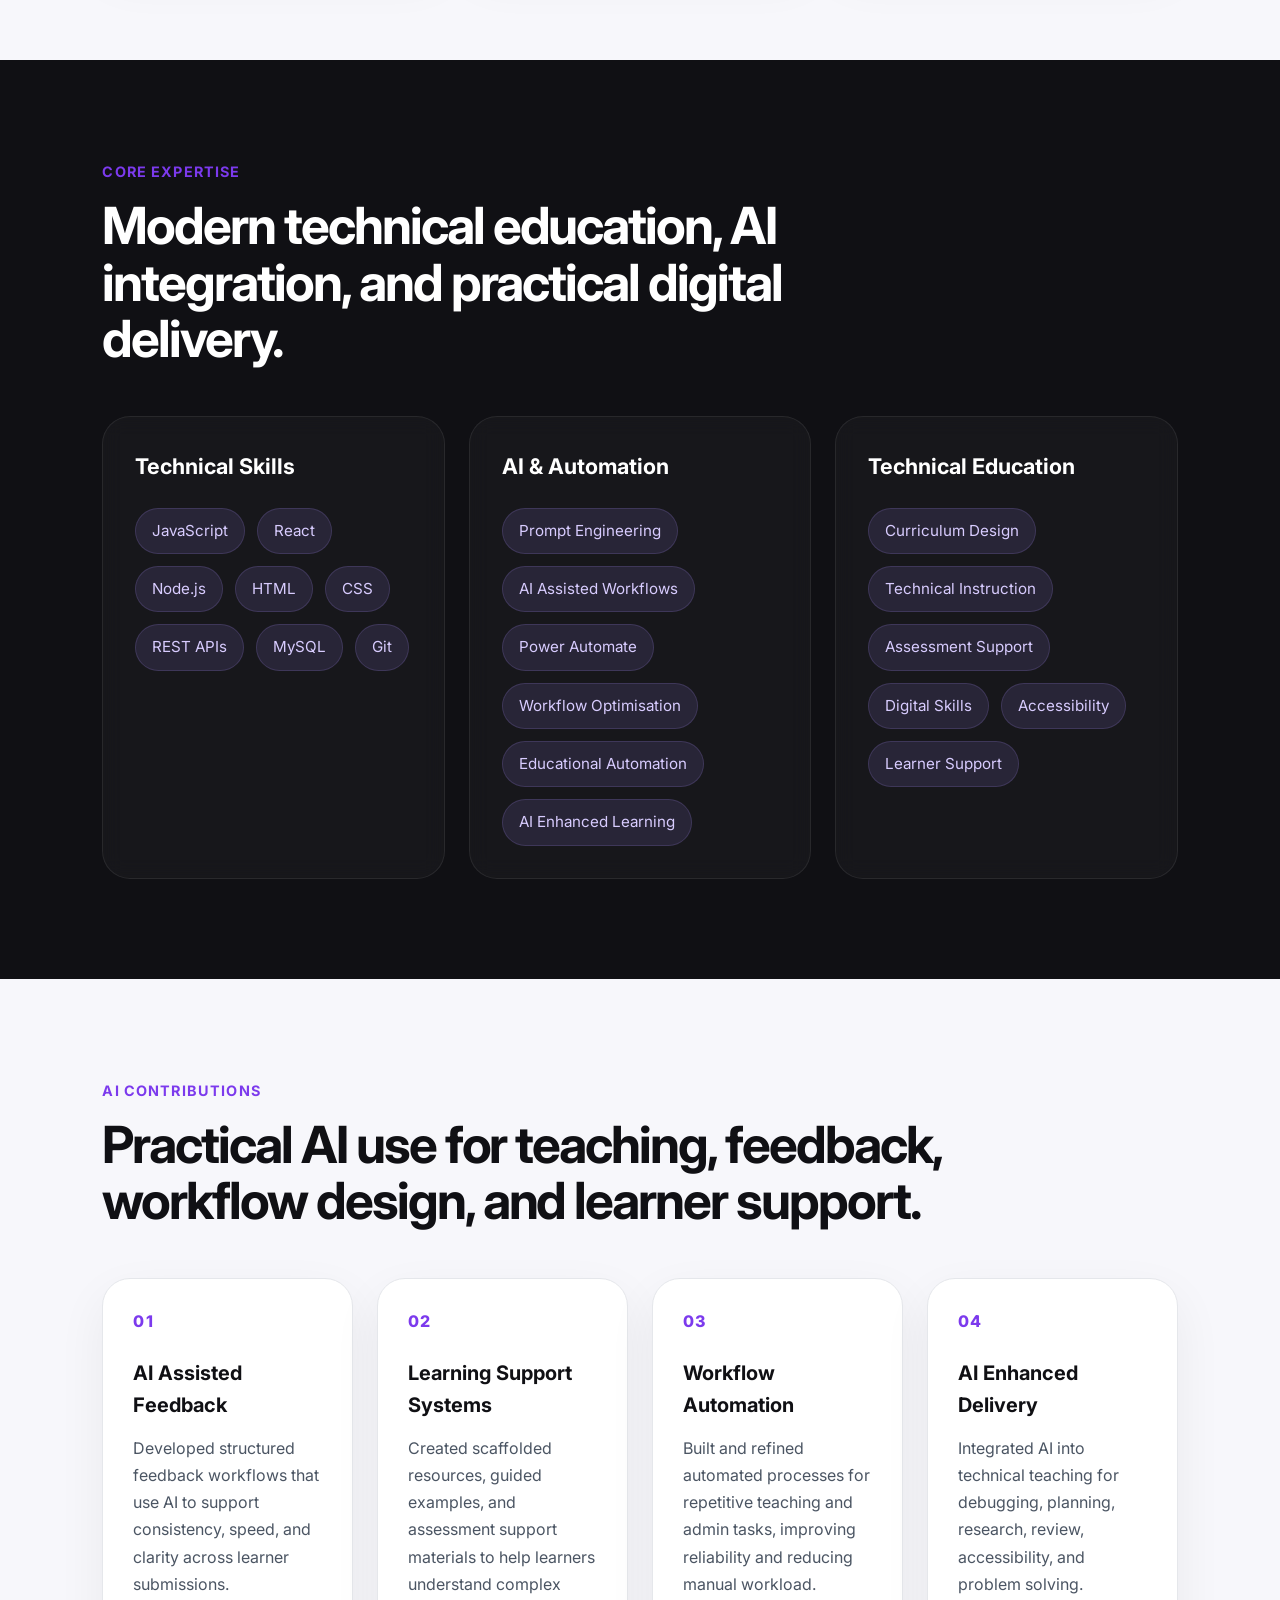
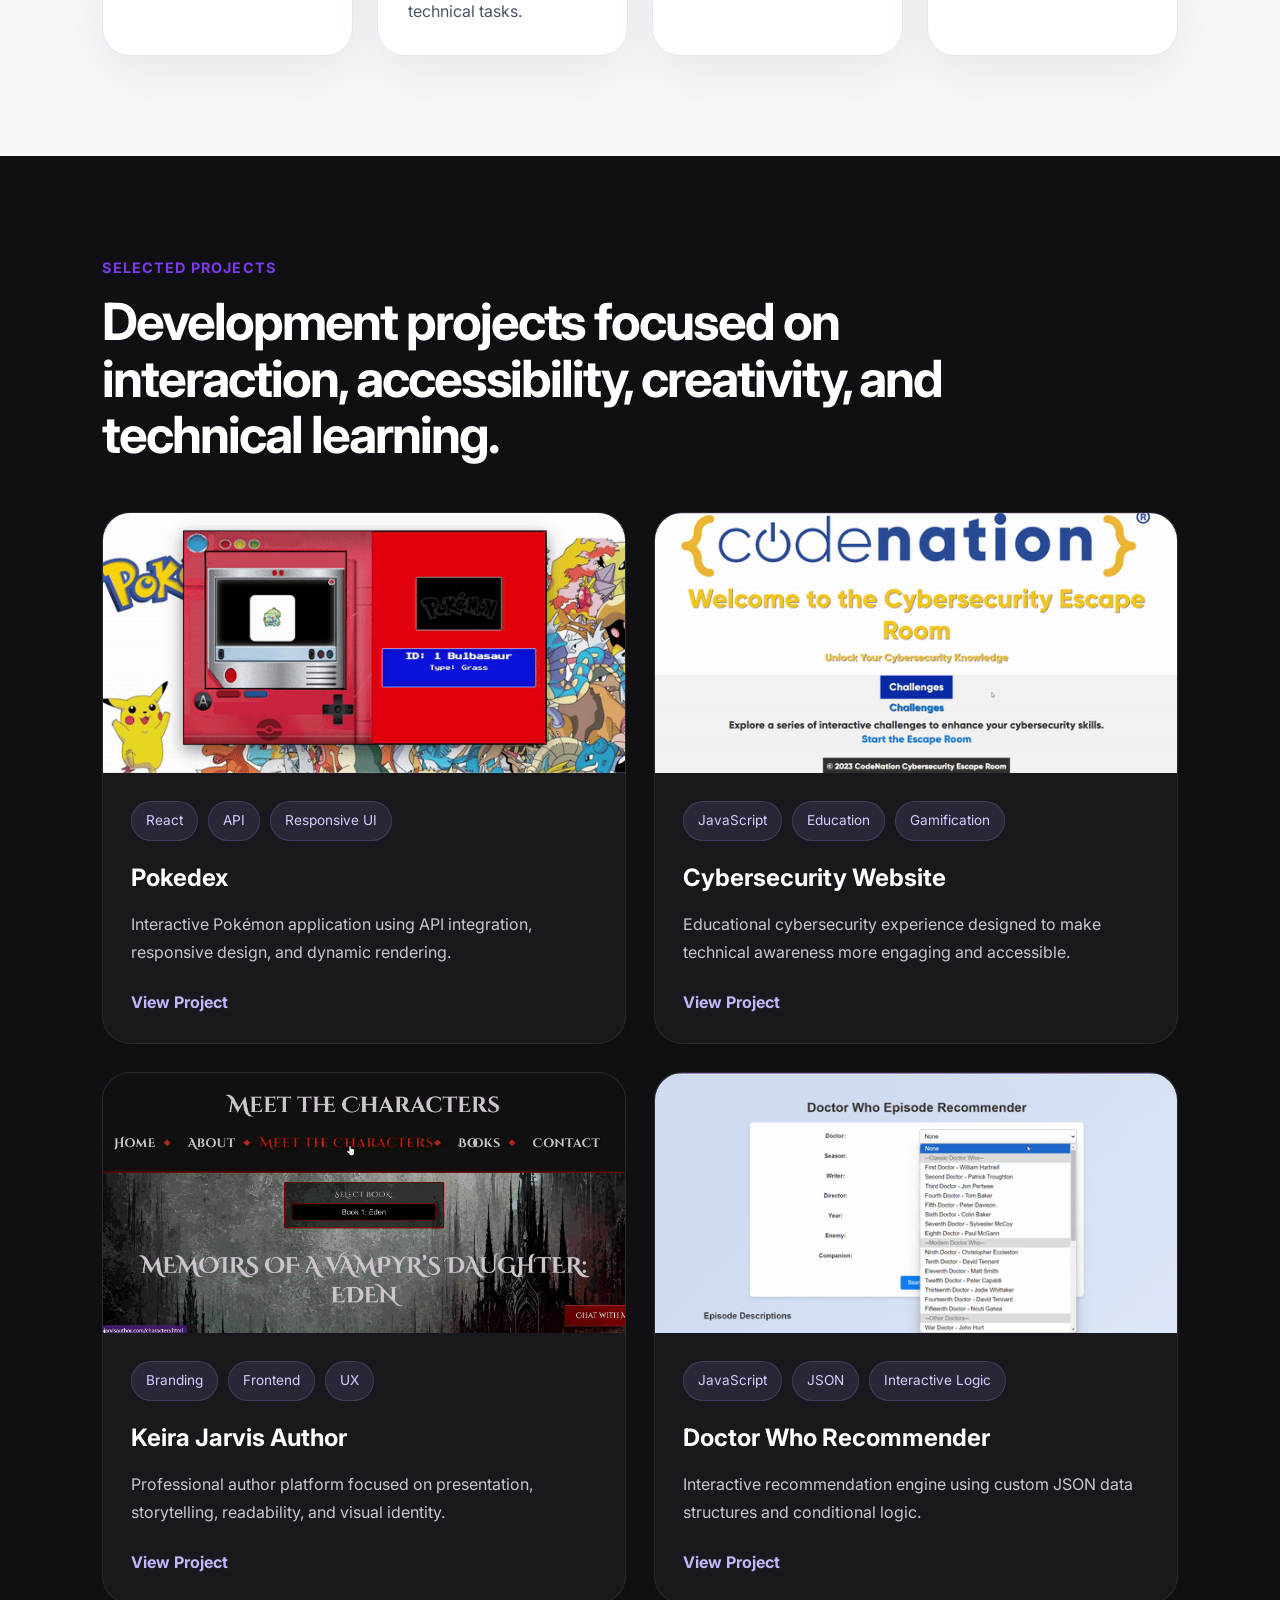
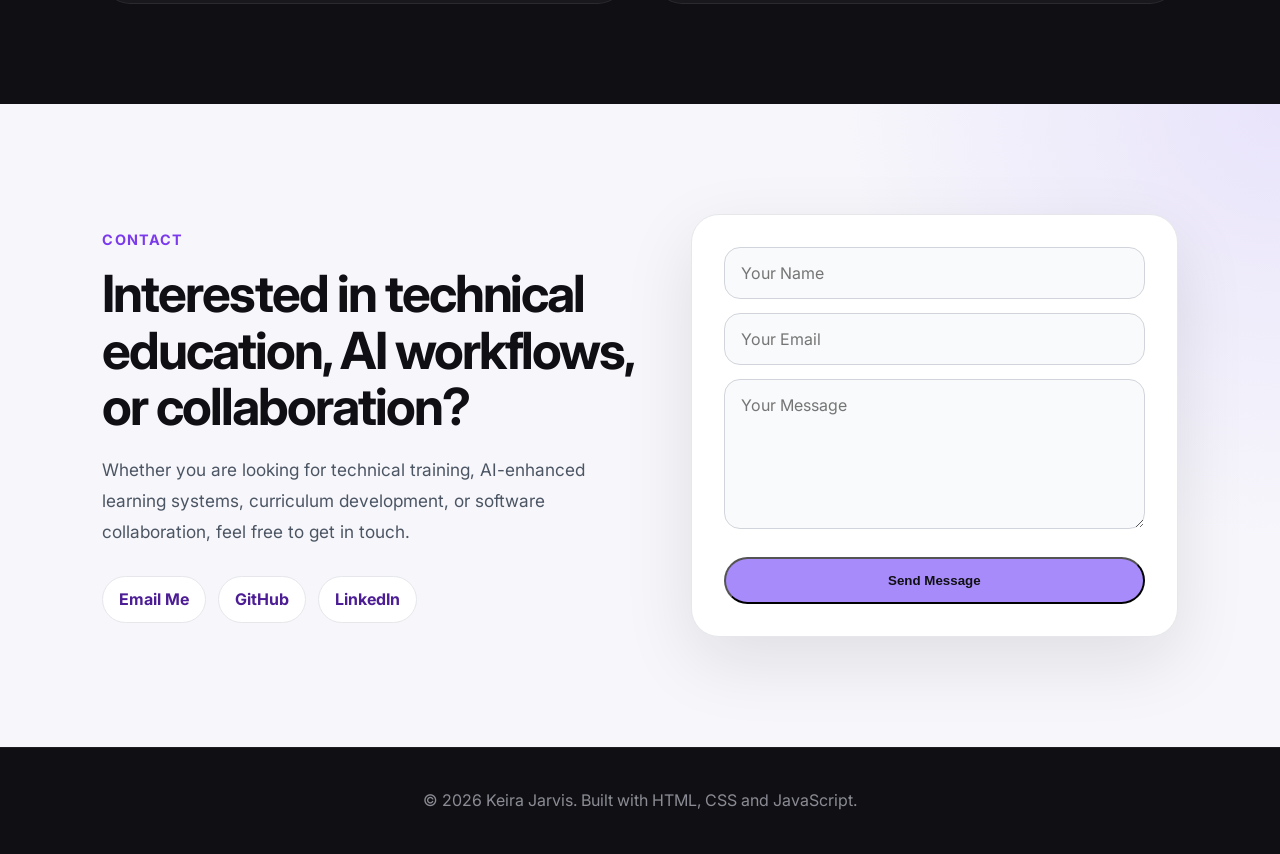
==== commit 11e3cb1d: "Add files via upload" ====
--- a/index.html
+++ b/index.html
@@ -1,41 +1,64 @@
 <!DOCTYPE html>
 <html lang="en">
+
 <head>
+    <!-- ================================================ -->
+    <!-- =================== METADATA =================== -->
+    <!-- ================================================ -->
+
     <meta charset="UTF-8">
     <meta name="viewport" content="width=device-width, initial-scale=1.0">
-
     <meta http-equiv="X-UA-Compatible" content="ie=edge">
-    <title>Keira Jarvis | AI Focused Technical Instructor</title>
-    <!-- styles -->
+
+    <meta name="description" content="Keira Jarvis is an AI-focused Technical Instructor specialising in technical education, AI workflows, software development, cybersecurity, networking, data, and social media marketing.">
+
+    <title>Keira Jarvis | AI-Focused Technical Instructor & Coach</title>
+
+    <!-- ================================================ -->
+    <!-- ==================== STYLES ==================== -->
+    <!-- ================================================ -->
+
+    <link rel="stylesheet" href="navbar.css">
     <link rel="stylesheet" href="styles.css">
     <link rel="stylesheet" href="slider.css">
-    <link rel="stylesheet" href="navbar.css">
     <link rel="stylesheet" href="chatbot.css">
-    <link rel="stylesheet" href="https://unpkg.com/swiper/swiper-bundle.min.css" />
+
+    <!-- Icons -->
     <link rel="stylesheet" href="https://cdnjs.cloudflare.com/ajax/libs/font-awesome/6.0.0-beta3/css/all.min.css">
+
+    <!-- Fonts -->
     <link rel="preconnect" href="https://fonts.googleapis.com">
     <link rel="preconnect" href="https://fonts.gstatic.com" crossorigin>
-
     <link href="https://fonts.googleapis.com/css2?family=Inter:wght@400;500;600;700;800&display=swap" rel="stylesheet">
 </head>
+
 <body>
 
-    <!-- Floating Social Media Icons -->
+    <!-- ================================================ -->
+    <!-- ============= SOCIAL MEDIA LINKS =============== -->
+    <!-- ================================================ -->
+
     <div class="social-icons">
-        <a href="https://github.com/KeiraJCoder" target="_blank" class="icon github">
+        <a href="https://github.com/KeiraJCoder" target="_blank" rel="noopener noreferrer" class="icon github" aria-label="Visit Keira's GitHub profile">
             <i class="fab fa-github"></i>
         </a>
-        <a href="https://www.linkedin.com/in/keirajcoder/" target="_blank" class="icon linkedin">
+
+        <a href="https://www.linkedin.com/in/keirajcoder/" target="_blank" rel="noopener noreferrer" class="icon linkedin" aria-label="Visit Keira's LinkedIn profile">
             <i class="fab fa-linkedin"></i>
         </a>
     </div>
 
-    <!-- Navigation -->
+
+    <!-- ================================================ -->
+    <!-- ================== NAVIGATION ================== -->
+    <!-- ================================================ -->
+
     <nav>
         <div class="menu-container">
             <button class="menu-toggle" aria-label="Toggle navigation">
-                <i class="fas fa-bars"></i> <!-- Hamburger icon -->
+                <i class="fas fa-bars"></i>
             </button>
+
             <ul class="menu mobile-hidden">
                 <li><a href="#home">Home</a></li>
                 <li><a href="#about">About Me</a></li>
@@ -47,18 +70,23 @@
         </div>
     </nav>
 
-    <!-- Hero Section -->
+
+    <!-- ================================================ -->
+    <!-- ================= HERO SECTION ================= -->
+    <!-- ================================================ -->
+
     <section id="home" class="hero">
         <div class="hero-content">
+
             <div class="hero-text">
-                <p class="hero-eyebrow">AI, Software Development & Technical Education</p>
+                <p class="hero-eyebrow">AI, Digital Skills & Technical Education</p>
 
                 <h1>Keira Jarvis</h1>
 
-                <h2>AI-Focused Software Development Instructor</h2>
+                <h2>AI-Focused Technical Instructor</h2>
 
                 <p class="hero-summary">
-                    I design and deliver practical software development training, build AI-assisted learning workflows, and create scalable technical resources that help learners and teams work with clarity, confidence, and purpose.
+                    I design and deliver practical technical training across software, AI, cybersecurity, networking, data, and digital skills, while building AI-assisted workflows that make learning clearer, more structured, and more scalable.
                 </p>
 
                 <div class="hero-actions">
@@ -70,336 +98,362 @@
             <div class="hero-image-wrapper">
                 <img class="hero-image" src="profile.jpg" alt="Portrait of Keira Jarvis">
             </div>
-        </div>
-    </section>
-
-<!-- About Section -->
-<section id="about" class="about-section">
-    <div class="section-container">
-        <p class="section-eyebrow">About Me</p>
-
-        <h2>Technical educator, developer, and AI workflow builder.</h2>
-
-        <p class="about-lead">
-            I am a software development instructor with experience delivering technical training across beginner, bootcamp, and apprenticeship settings. My work combines clear teaching, practical development, and AI-assisted systems that make learning more structured, scalable, and effective.
+
+        </div>
+    </section>
+
+
+    <!-- ================================================ -->
+    <!-- ================ ABOUT SECTION ================= -->
+    <!-- ================================================ -->
+
+    <section id="about" class="about-section">
+        <div class="section-container">
+
+            <p class="section-eyebrow">About Me</p>
+
+            <h2>Technical educator, developer, and AI workflow builder.</h2>
+
+            <p class="about-lead">
+                I am a Technical Instructor with experience delivering structured, practical training across technical and digital subjects. My work combines clear teaching, hands-on development, learner support, and AI-assisted systems that make technical learning more accessible and effective.
+            </p>
+
+            <div class="about-grid">
+
+                <div class="about-card">
+                    <h3>Technical Delivery</h3>
+                    <p>
+                        I teach across software development, social media marketing, networking, data, AI, and cybersecurity, with a focus on practical skills and clear learner progression.
+                    </p>
+                </div>
+
+                <div class="about-card">
+                    <h3>Learning Design</h3>
+                    <p>
+                        I create learner-focused resources, scaffolded guides, assessment support, curriculum materials, and structured teaching systems.
+                    </p>
+                </div>
+
+                <div class="about-card">
+                    <h3>AI & Automation</h3>
+                    <p>
+                        I use AI and automation to improve feedback, reduce repetitive admin, support debugging, and strengthen learner confidence.
+                    </p>
+                </div>
+
+            </div>
+        </div>
+    </section>
+
+
+    <!-- ================================================ -->
+    <!-- ================ SKILLS SECTION ================ -->
+    <!-- ================================================ -->
+
+    <section id="skills" class="skills-section">
+        <div class="section-container">
+
+            <p class="section-eyebrow">Core Expertise</p>
+
+            <h2>Modern technical education, AI integration, and practical digital delivery.</h2>
+
+            <div class="skills-grid">
+
+                <div class="skills-panel">
+                    <h3>Technical Skills</h3>
+
+                    <div class="skill-tags">
+                        <span>JavaScript</span>
+                        <span>React</span>
+                        <span>Node.js</span>
+                        <span>HTML</span>
+                        <span>CSS</span>
+                        <span>REST APIs</span>
+                        <span>MySQL</span>
+                        <span>Git</span>
+                    </div>
+                </div>
+
+                <div class="skills-panel">
+                    <h3>AI & Automation</h3>
+
+                    <div class="skill-tags">
+                        <span>Prompt Engineering</span>
+                        <span>AI Assisted Workflows</span>
+                        <span>Power Automate</span>
+                        <span>Workflow Optimisation</span>
+                        <span>Educational Automation</span>
+                        <span>AI Enhanced Learning</span>
+                    </div>
+                </div>
+
+                <div class="skills-panel">
+                    <h3>Technical Education</h3>
+
+                    <div class="skill-tags">
+                        <span>Curriculum Design</span>
+                        <span>Technical Instruction</span>
+                        <span>Assessment Support</span>
+                        <span>Digital Skills</span>
+                        <span>Accessibility</span>
+                        <span>Learner Support</span>
+                    </div>
+                </div>
+
+            </div>
+        </div>
+    </section>
+
+
+    <!-- ================================================ -->
+    <!-- ============= AI CONTRIBUTIONS ================= -->
+    <!-- ================================================ -->
+
+    <section id="ai" class="ai-section">
+        <div class="section-container">
+
+            <p class="section-eyebrow">AI Contributions</p>
+
+            <h2>Practical AI use for teaching, feedback, workflow design, and learner support.</h2>
+
+            <div class="ai-grid">
+
+                <article class="ai-card">
+                    <span>01</span>
+                    <h3>AI Assisted Feedback</h3>
+                    <p>
+                        Developed structured feedback workflows that use AI to support consistency, speed, and clarity across learner submissions.
+                    </p>
+                </article>
+
+                <article class="ai-card">
+                    <span>02</span>
+                    <h3>Learning Support Systems</h3>
+                    <p>
+                        Created scaffolded resources, guided examples, and assessment support materials to help learners understand complex technical tasks.
+                    </p>
+                </article>
+
+                <article class="ai-card">
+                    <span>03</span>
+                    <h3>Workflow Automation</h3>
+                    <p>
+                        Built and refined automated processes for repetitive teaching and admin tasks, improving reliability and reducing manual workload.
+                    </p>
+                </article>
+
+                <article class="ai-card">
+                    <span>04</span>
+                    <h3>AI Enhanced Delivery</h3>
+                    <p>
+                        Integrated AI into technical teaching for debugging, planning, research, review, accessibility, and problem solving.
+                    </p>
+                </article>
+
+            </div>
+        </div>
+    </section>
+
+
+    <!-- ================================================ -->
+    <!-- =============== PROJECTS SECTION =============== -->
+    <!-- ================================================ -->
+
+    <section id="projects" class="projects-section">
+        <div class="section-container">
+
+            <p class="section-eyebrow">Selected Projects</p>
+
+            <h2>Development projects focused on interaction, accessibility, creativity, and technical learning.</h2>
+
+            <div class="modern-projects-grid">
+
+                <article class="modern-project-card">
+                    <img src="gifs/pokedex.gif" alt="Pokedex Project Preview">
+
+                    <div class="project-content">
+                        <div class="project-tags">
+                            <span>React</span>
+                            <span>API</span>
+                            <span>Responsive UI</span>
+                        </div>
+
+                        <h3>Pokedex</h3>
+
+                        <p>
+                            Interactive Pokémon application using API integration, responsive design, and dynamic rendering.
+                        </p>
+
+                        <a href="https://keirajcoder.github.io/New_Pokedex/" target="_blank" rel="noopener noreferrer">
+                            View Project
+                        </a>
+                    </div>
+                </article>
+
+                <article class="modern-project-card">
+                    <img src="gifs/Cyber.gif" alt="Cybersecurity Website Preview">
+
+                    <div class="project-content">
+                        <div class="project-tags">
+                            <span>JavaScript</span>
+                            <span>Education</span>
+                            <span>Gamification</span>
+                        </div>
+
+                        <h3>Cybersecurity Website</h3>
+
+                        <p>
+                            Educational cybersecurity experience designed to make technical awareness more engaging and accessible.
+                        </p>
+
+                        <a href="https://keirajcoder.github.io/cybersecuritywebsite/index.html" target="_blank" rel="noopener noreferrer">
+                            View Project
+                        </a>
+                    </div>
+                </article>
+
+                <article class="modern-project-card">
+                    <img src="gifs/Memoirs.gif" alt="Author Website Preview">
+
+                    <div class="project-content">
+                        <div class="project-tags">
+                            <span>Branding</span>
+                            <span>Frontend</span>
+                            <span>UX</span>
+                        </div>
+
+                        <h3>Keira Jarvis Author</h3>
+
+                        <p>
+                            Professional author platform focused on presentation, storytelling, readability, and visual identity.
+                        </p>
+
+                        <a href="https://keirajarvisauthor.com/" target="_blank" rel="noopener noreferrer">
+                            View Project
+                        </a>
+                    </div>
+                </article>
+
+                <article class="modern-project-card">
+                    <img src="gifs/DW.gif" alt="Doctor Who Recommender Preview">
+
+                    <div class="project-content">
+                        <div class="project-tags">
+                            <span>JavaScript</span>
+                            <span>JSON</span>
+                            <span>Interactive Logic</span>
+                        </div>
+
+                        <h3>Doctor Who Recommender</h3>
+
+                        <p>
+                            Interactive recommendation engine using custom JSON data structures and conditional logic.
+                        </p>
+
+                        <a href="https://keirajcoder.github.io/doctor-who-recommender/" target="_blank" rel="noopener noreferrer">
+                            View Project
+                        </a>
+                    </div>
+                </article>
+
+            </div>
+        </div>
+    </section>
+
+
+    <!-- ================================================ -->
+    <!-- =================== CHATBOT ==================== -->
+    <!-- ================================================ -->
+
+    <div id="chatbot" style="display: none;">
+        <button id="minimize-button" aria-label="Close chatbot">×</button>
+
+        <h2>Portfolio Assistant</h2>
+
+        <p>
+            Ask about my work, skills, projects, AI experience, or something a little different.
         </p>
 
-        <div class="about-grid">
-            <div class="about-card">
-                <h3>Software Development</h3>
-                <p>
-                    I teach and build with HTML, CSS, JavaScript, React, Node.js, APIs, MySQL, and modern development workflows.
+        <div id="response"></div>
+
+        <div id="options">
+            <button>About Me?</button>
+            <button>Skills?</button>
+            <button>Experience?</button>
+            <button>Programming Languages?</button>
+            <button>Specialisation?</button>
+            <button>Mentorship?</button>
+            <button>Future Goals?</button>
+            <button>Something a Little Different</button>
+            <button>Ask Anything</button>
+        </div>
+
+        <div id="input-container">
+            <input type="text" id="user-input" placeholder="Ask about fun facts, pets, books, gaming, travel...">
+            <button id="submit-button">Send</button>
+        </div>
+
+        <div id="hint">
+            Try: fun fact, pets, books, gaming, travel, music
+        </div>
+    </div>
+
+    <button id="open-chatbot">Chat with Me</button>
+
+
+    <!-- ================================================ -->
+    <!-- =============== CONTACT SECTION ================ -->
+    <!-- ================================================ -->
+
+    <section id="contact" class="contact-section">
+        <div class="section-container contact-layout">
+
+            <div class="contact-copy">
+                <p class="section-eyebrow">Contact</p>
+
+                <h2>Interested in technical education, AI workflows, or collaboration?</h2>
+
+                <p class="contact-lead">
+                    Whether you are looking for technical training, AI-enhanced learning systems, curriculum development, or software collaboration, feel free to get in touch.
                 </p>
-            </div>
-
-            <div class="about-card">
-                <h3>Technical Education</h3>
-                <p>
-                    I create learner-focused resources, assessment support, curriculum materials, and structured teaching systems.
-                </p>
-            </div>
-
-            <div class="about-card">
-                <h3>AI & Automation</h3>
-                <p>
-                    I use AI and automation to improve feedback, reduce repetitive admin, support debugging, and strengthen learner confidence.
-                </p>
-            </div>
-        </div>
-    </div>
-</section>
-
-<!-- Skills Section -->
-<section id="skills" class="skills-section">
-    <div class="section-container">
-
-        <p class="section-eyebrow">Core Expertise</p>
-
-        <h2>Modern development, AI integration, and technical education.</h2>
-
-        <div class="skills-grid">
-
-            <div class="skills-panel">
-                <h3>Software Development</h3>
-
-                <div class="skill-tags">
-                    <span>JavaScript</span>
-                    <span>React</span>
-                    <span>Node.js</span>
-                    <span>HTML</span>
-                    <span>CSS</span>
-                    <span>REST APIs</span>
-                    <span>MySQL</span>
-                    <span>Git</span>
-                </div>
-            </div>
-
-            <div class="skills-panel">
-                <h3>AI & Automation</h3>
-
-                <div class="skill-tags">
-                    <span>Prompt Engineering</span>
-                    <span>AI Assisted Workflows</span>
-                    <span>Power Automate</span>
-                    <span>Workflow Optimisation</span>
-                    <span>Educational Automation</span>
-                    <span>AI Enhanced Learning</span>
-                </div>
-            </div>
-
-            <div class="skills-panel">
-                <h3>Technical Education</h3>
-
-                <div class="skill-tags">
-                    <span>Curriculum Design</span>
-                    <span>Bootcamp Delivery</span>
-                    <span>Apprenticeship Coaching</span>
-                    <span>Assessment Systems</span>
-                    <span>Accessibility</span>
-                    <span>Learner Support</span>
-                </div>
-            </div>
-
-        </div>
-    </div>
-</section>
-
-<!-- AI Contributions Section -->
-<section id="ai" class="ai-section">
-    <div class="section-container">
-
-        <p class="section-eyebrow">AI Contributions</p>
-
-        <h2>Practical AI use for teaching, feedback, workflow design, and learner support.</h2>
-
-        <div class="ai-grid">
-
-            <article class="ai-card">
-                <span>01</span>
-                <h3>AI Assisted Feedback</h3>
-                <p>
-                    Developed structured feedback workflows that use AI to support consistency, speed, and clarity across learner submissions.
-                </p>
-            </article>
-
-            <article class="ai-card">
-                <span>02</span>
-                <h3>Learning Support Systems</h3>
-                <p>
-                    Created scaffolded resources, guided examples, and assessment support materials to help learners understand complex technical tasks.
-                </p>
-            </article>
-
-            <article class="ai-card">
-                <span>03</span>
-                <h3>Workflow Automation</h3>
-                <p>
-                    Built and refined automated processes for repetitive teaching and admin tasks, improving reliability and reducing manual workload.
-                </p>
-            </article>
-
-            <article class="ai-card">
-                <span>04</span>
-                <h3>AI Enhanced Delivery</h3>
-                <p>
-                    Integrated AI into software development teaching for debugging, planning, code review, accessibility, and problem solving.
-                </p>
-            </article>
-
-        </div>
-    </div>
-</section>
-
-<!-- Projects Section -->
-<section id="projects" class="projects-section">
-    <div class="section-container">
-
-        <p class="section-eyebrow">Selected Projects</p>
-
-        <h2>Development projects focused on interaction, accessibility, creativity, and technical learning.</h2>
-
-        <div class="modern-projects-grid">
-
-            <!-- Project -->
-            <article class="modern-project-card">
-                <img src="gifs/pokedex.gif" alt="Pokedex Project Preview">
-
-                <div class="project-content">
-                    <div class="project-tags">
-                        <span>React</span>
-                        <span>API</span>
-                        <span>Responsive UI</span>
-                    </div>
-
-                    <h3>Pokedex</h3>
-
-                    <p>
-                        Interactive Pokémon application using API integration, responsive design, and dynamic rendering.
-                    </p>
-
-                    <a href="https://keirajcoder.github.io/New_Pokedex/" target="_blank">
-                        View Project
-                    </a>
-                </div>
-            </article>
-
-            <!-- Project -->
-            <article class="modern-project-card">
-                <img src="gifs/Cyber.gif" alt="Cybersecurity Website Preview">
-
-                <div class="project-content">
-                    <div class="project-tags">
-                        <span>JavaScript</span>
-                        <span>Education</span>
-                        <span>Gamification</span>
-                    </div>
-
-                    <h3>Cybersecurity Website</h3>
-
-                    <p>
-                        Educational cybersecurity experience designed to make technical awareness more engaging and accessible.
-                    </p>
-
-                    <a href="https://keirajcoder.github.io/cybersecuritywebsite/index.html" target="_blank">
-                        View Project
-                    </a>
-                </div>
-            </article>
-
-            <!-- Project -->
-            <article class="modern-project-card">
-                <img src="gifs/Memoirs.gif" alt="Author Website Preview">
-
-                <div class="project-content">
-                    <div class="project-tags">
-                        <span>Branding</span>
-                        <span>Frontend</span>
-                        <span>UX</span>
-                    </div>
-
-                    <h3>Keira Jarvis Author</h3>
-
-                    <p>
-                        Professional author platform focused on presentation, storytelling, readability, and visual identity.
-                    </p>
-
-                    <a href="https://keirajarvisauthor.com/" target="_blank">
-                        View Project
-                    </a>
-                </div>
-            </article>
-
-            <!-- Project -->
-            <article class="modern-project-card">
-                <img src="gifs/DW.gif" alt="Doctor Who Recommender Preview">
-
-                <div class="project-content">
-                    <div class="project-tags">
-                        <span>JavaScript</span>
-                        <span>JSON</span>
-                        <span>Interactive Logic</span>
-                    </div>
-
-                    <h3>Doctor Who Recommender</h3>
-
-                    <p>
-                        Interactive recommendation engine using custom JSON data structures and conditional logic.
-                    </p>
-
-                    <a href="https://keirajcoder.github.io/doctor-who-recommender/" target="_blank">
-                        View Project
-                    </a>
-                </div>
-            </article>
-
-        </div>
-    </div>
-</section>
-
-<!-- Chatbot section -->
-
-<!-- ================================================ -->
-<!-- ================================================ -->
-<!-- =================== CHATBOT ==================== -->
-<!-- ================================================ -->
-
-<div id="chatbot" style="display: none;">
-    <button id="minimize-button" aria-label="Close chatbot">×</button>
-
-    <h2>Portfolio Assistant</h2>
-    <p>Ask about my work, skills, projects, AI experience, or something a little different.</p>
-
-    <!-- Response section -->
-    <div id="response"></div>
-
-    <!-- Options section -->
-    <div id="options">
-        <button>About Me?</button>
-        <button>Skills?</button>
-        <button>Experience?</button>
-        <button>Programming Languages?</button>
-        <button>Specialisation?</button>
-        <button>Mentorship?</button>
-        <button>Future Goals?</button>
-        <button>Something a Little Different</button>
-        <button>Ask Anything</button>
-    </div>
-
-    <!-- Input section, hidden by default in CSS -->
-    <div id="input-container">
-        <input type="text" id="user-input" placeholder="Ask about fun facts, pets, books, gaming, travel..." />
-        <button id="submit-button">Send</button>
-    </div>
-
-    <!-- Hint section, hidden by default in CSS -->
-    <div id="hint">
-        Try: fun fact, pets, books, gaming, travel, music
-    </div>
-</div>
-
-<button id="open-chatbot">Chat with Me</button>
-    
-<!-- Contact Section -->
-<section id="contact" class="contact-section">
-    <div class="section-container contact-layout">
-
-        <div class="contact-copy">
-            <p class="section-eyebrow">Contact</p>
-
-            <h2>Interested in technical education, AI workflows, or collaboration?</h2>
-
-            <p class="contact-lead">
-                Whether you are looking for technical training, AI-enhanced learning systems, curriculum development, or software collaboration, feel free to get in touch.
-            </p>
-
-            <div class="contact-links">
-                <a href="mailto:keirajcoder@hotmail.com">Email Me</a>
-                <a href="https://github.com/KeiraJCoder" target="_blank">GitHub</a>
-                <a href="https://www.linkedin.com/in/keirajcoder/" target="_blank">LinkedIn</a>
-            </div>
-        </div>
-
-        <form action="https://formspree.io/f/mnnayngl" method="POST" class="modern-contact-form">
-            <input type="text" id="name" name="name" placeholder="Your Name" required>
-            <input type="email" id="email" name="_replyto" placeholder="Your Email" required>
-            <textarea id="message" name="message" placeholder="Your Message" required></textarea>
-
-            <button type="submit" class="btn btn-primary">
-                Send Message
-            </button>
-        </form>
-
-    </div>
-</section>
-
+
+                <div class="contact-links">
+                    <a href="mailto:keirajcoder@hotmail.com">Email Me</a>
+                    <a href="https://github.com/KeiraJCoder" target="_blank" rel="noopener noreferrer">GitHub</a>
+                    <a href="https://www.linkedin.com/in/keirajcoder/" target="_blank" rel="noopener noreferrer">LinkedIn</a>
+                </div>
+            </div>
+
+            <form action="https://formspree.io/f/mnnayngl" method="POST" class="modern-contact-form">
+                <input type="text" id="name" name="name" placeholder="Your Name" required>
+                <input type="email" id="email" name="_replyto" placeholder="Your Email" required>
+                <textarea id="message" name="message" placeholder="Your Message" required></textarea>
+
+                <button type="submit" class="btn btn-primary">
+                    Send Message
+                </button>
+            </form>
+
+        </div>
+    </section>
+
+
+    <!-- ================================================ -->
+    <!-- ==================== FOOTER ==================== -->
+    <!-- ================================================ -->
 
     <footer class="footer">
         <p>© 2026 Keira Jarvis. Built with HTML, CSS and JavaScript.</p>
     </footer>
 
-    <!-- Scripts -->
+
+    <!-- ================================================ -->
+    <!-- ==================== SCRIPTS =================== -->
+    <!-- ================================================ -->
+
     <script src="main.js" defer></script>
-    <script src="chatbot.js"></script>
+    <script src="chatbot.js" defer></script>
 
 </body>
-</html>
+
+</html>
--- a/chatbot.css
+++ b/chatbot.css
@@ -7,8 +7,8 @@
     right: 24px;
     bottom: 24px;
 
-    width: min(420px, calc(100vw - 32px));
-    height: min(640px, calc(100vh - 120px));
+    width: min(560px, calc(100vw - 32px));
+    height: min(700px, calc(100vh - 80px));
 
     display: none;
     flex-direction: column;
@@ -89,8 +89,8 @@
 /* ============================================= */
 
 #response {
-    min-height: 180px;
-    max-height: 320px;
+    min-height: 130px;
+    max-height: 160px;
 
     margin-bottom: 18px;
     padding: 18px;
@@ -116,6 +116,24 @@
 
 #response.active {
     display: block;
+}
+
+#response.contact-mode {
+    min-height: 430px;
+    max-height: 430px;
+    overflow:hidden;
+}
+
+#response.contact-mode #email-form {
+    height: 100%;
+}
+
+#response.contact-mode #email-form textarea {
+    min-height: 170px;
+}
+
+#response.contact-mode p {
+    margin-bottom: 18px;
 }
 
 .bot-message,
@@ -161,27 +179,30 @@
 #options {
     display: flex;
     flex-wrap: wrap;
-
     gap: 10px;
-
     margin-bottom: 16px;
 }
 
 #options button {
     flex: 1 1 calc(50% - 10px);
-
-    padding: 10px 12px;
+    max-width: calc(50% - 5px);
+
+    min-height: 44px;
+    padding: 8px 10px;
 
     border: 1px solid rgba(167, 139, 250, 0.18);
     border-radius: 999px;
 
     background: rgba(167, 139, 250, 0.1);
-
     color: #d8ccff;
 
     font-family: inherit;
-    font-size: 0.85rem;
+    font-size: 0.82rem;
     font-weight: 600;
+
+    white-space: normal;
+    overflow-wrap: break-word;
+    text-align: center;
 
     cursor: pointer;
 
@@ -193,24 +214,30 @@
 
 #options button:hover {
     transform: translateY(-2px);
-
     background: rgba(167, 139, 250, 0.18);
-
     border-color: rgba(167, 139, 250, 0.38);
 }
+
+#options button:last-child {
+    flex: 1 1 100%;
+    max-width: 100%;
+}
+
+/* ============================================= */
+/* ================ INPUT AREA ================= */
+/* ============================================= */
 
 #input-container,
 #hint {
     display: none;
 }
 
-/* ============================================= */
-/* ================ INPUT AREA ================= */
-/* ============================================= */
-
 #input-container {
+    gap: 10px;
+}
+
+#input-container.show-input {
     display: flex;
-    gap: 10px;
 }
 
 #user-input {
@@ -290,9 +317,7 @@
 #email-form {
     display: flex;
     flex-direction: column;
-
-    gap: 12px;
-
+    gap: 16px;
     width: 100%;
 }
 
@@ -411,8 +436,23 @@
         padding: 20px;
     }
 
+    #response {
+        min-height: 120px;
+        max-height: 180px;
+    }
+
+    #response.contact-mode {
+        min-height: 360px;
+        max-height: 360px;
+    }
+
+    #options {
+        max-height: 260px;
+    }
+
     #options button {
         flex: 1 1 100%;
+        min-height: 46px;
     }
 
     #input-container {
@@ -441,6 +481,20 @@
         border-radius: 0;
     }
 
+    #response {
+        min-height: 120px;
+        max-height: 220px;
+    }
+
+    #response.contact-mode {
+        min-height: 420px;
+        max-height: 420px;
+    }
+
+    #options {
+        max-height: 340px;
+    }
+
     #open-chatbot {
         right: 14px;
         bottom: 14px;
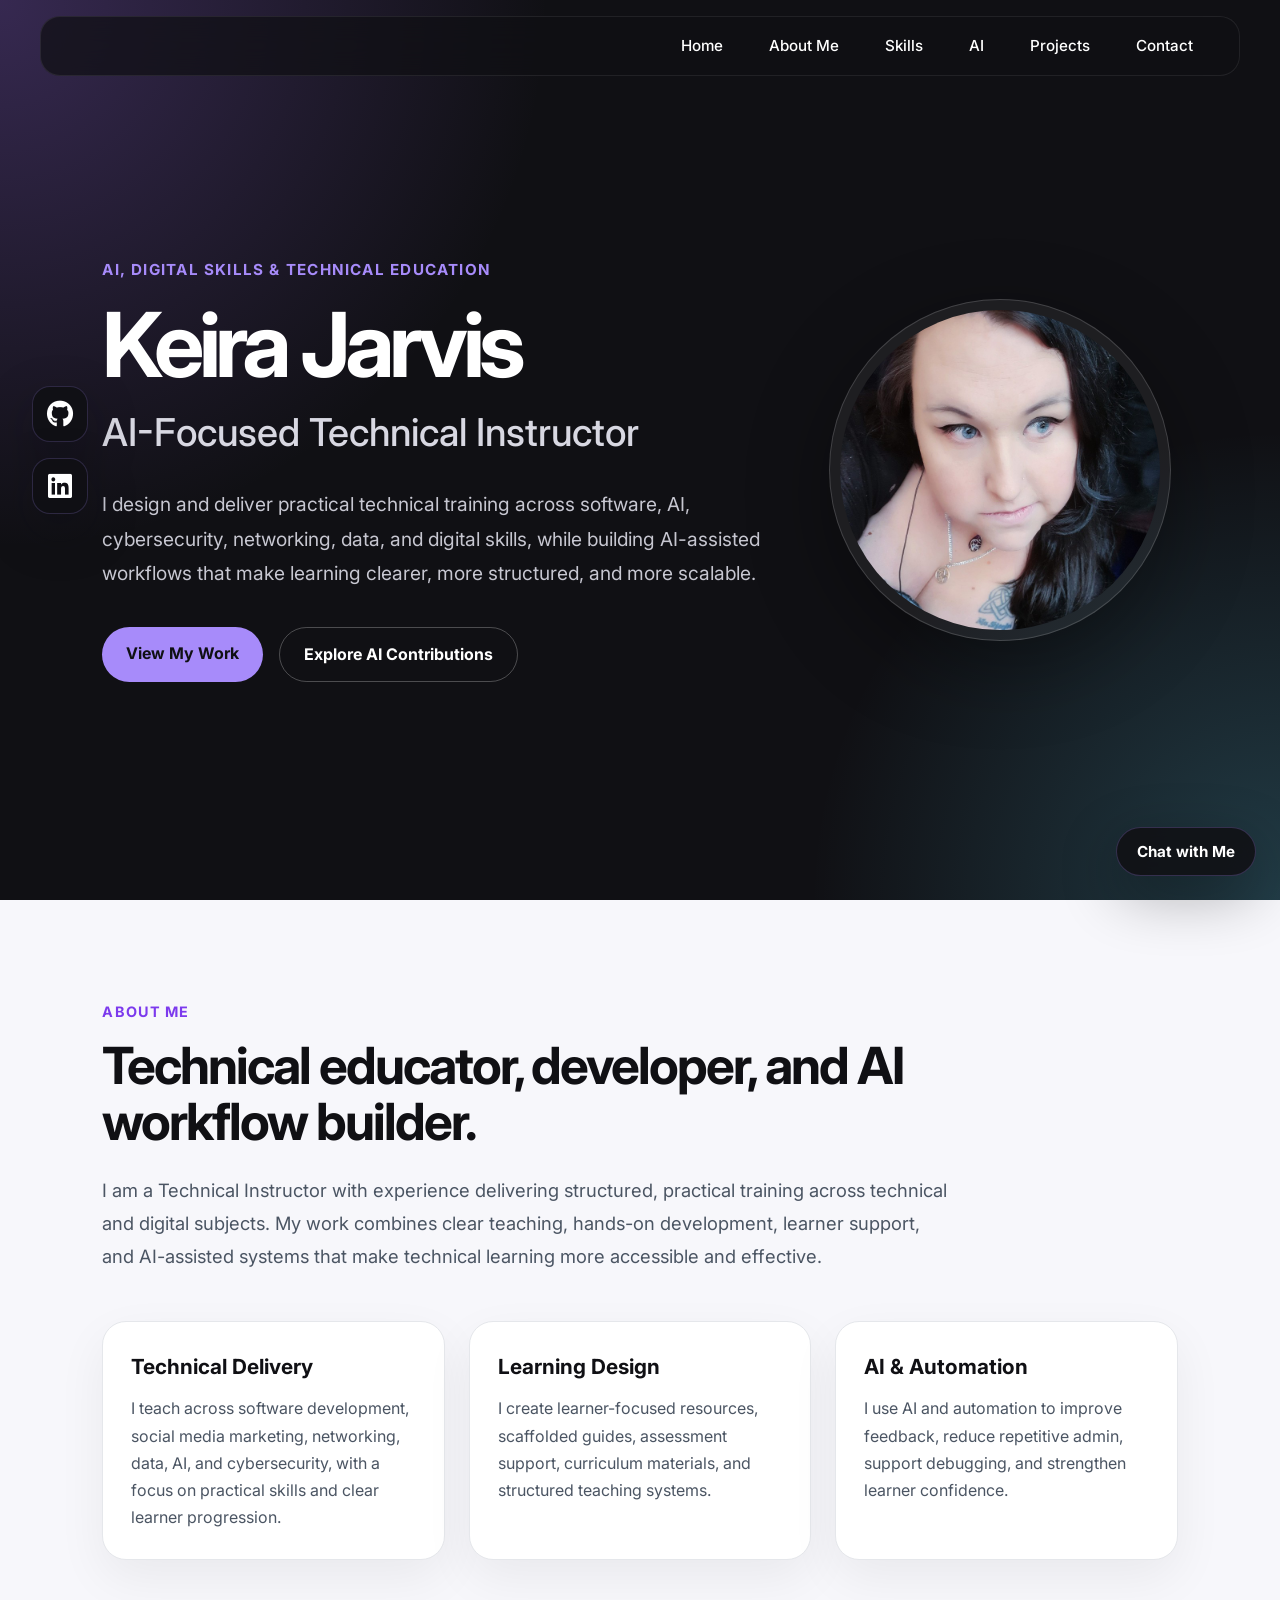
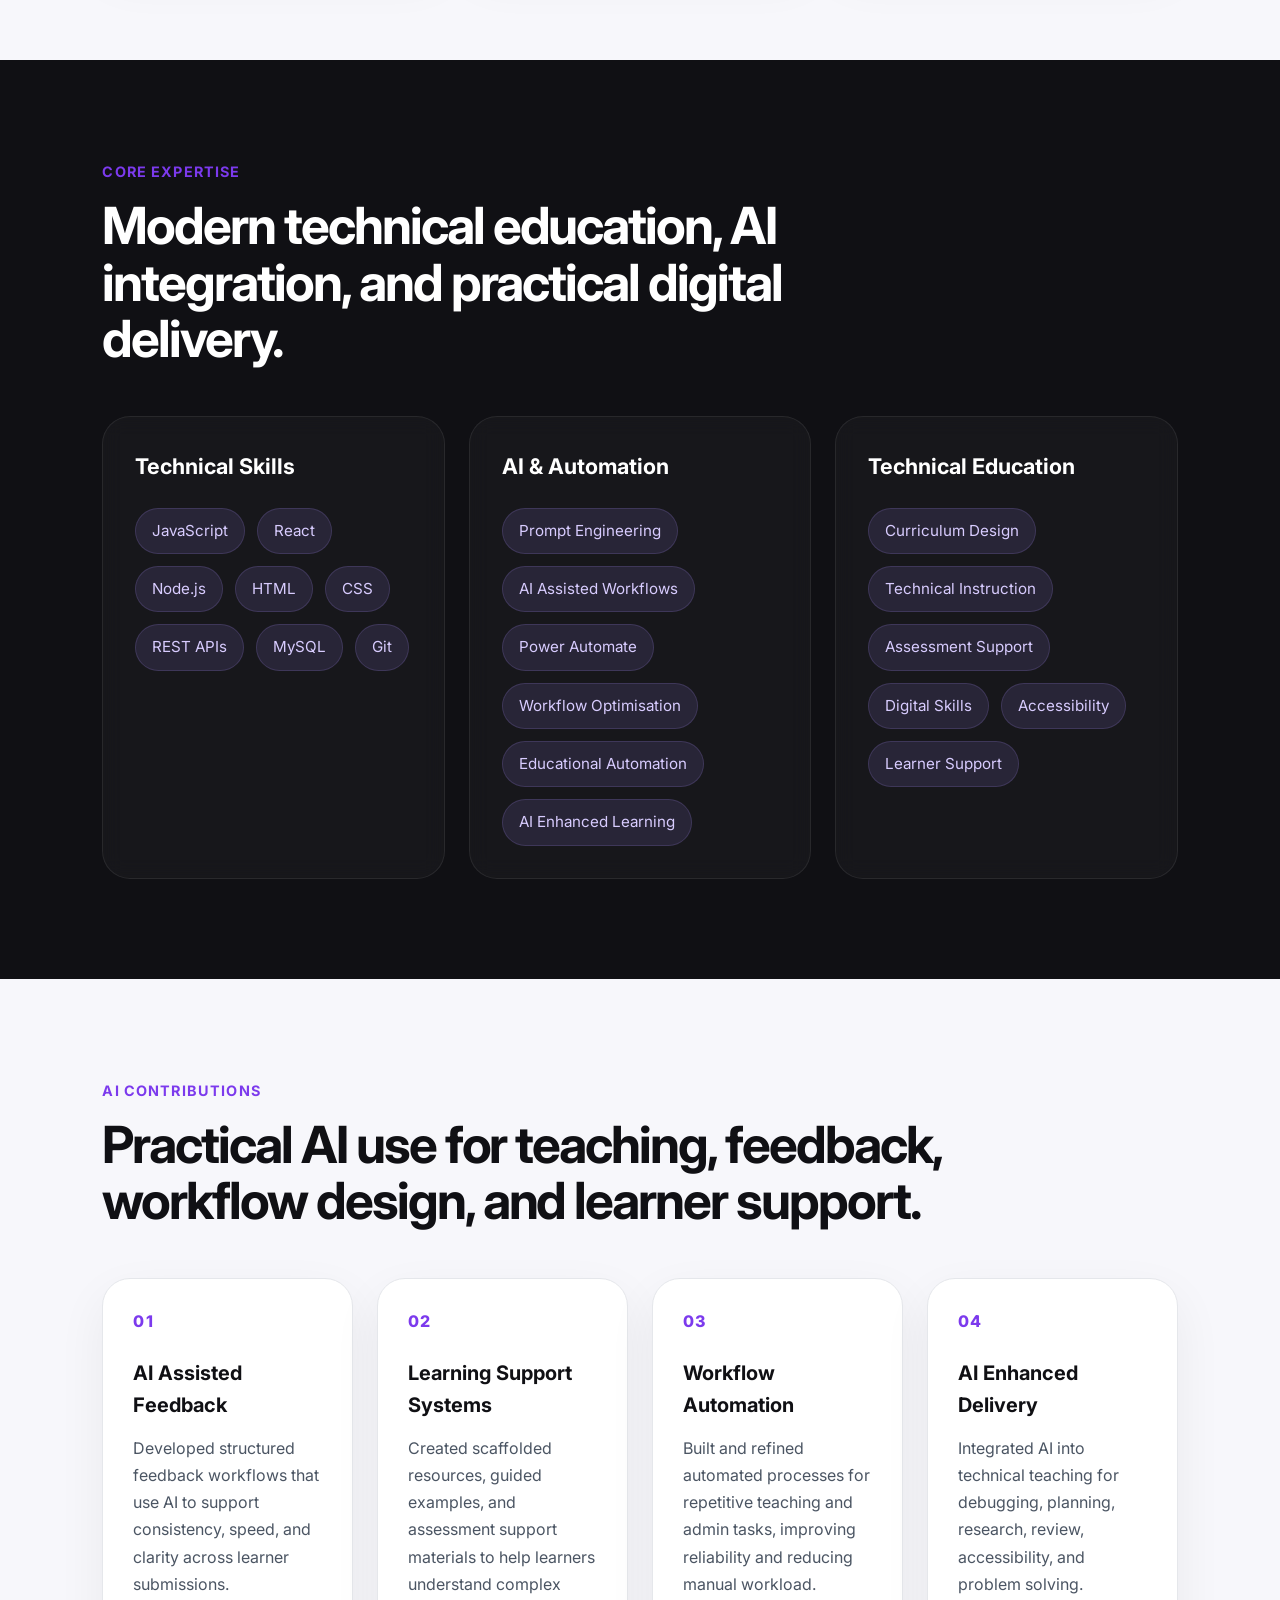
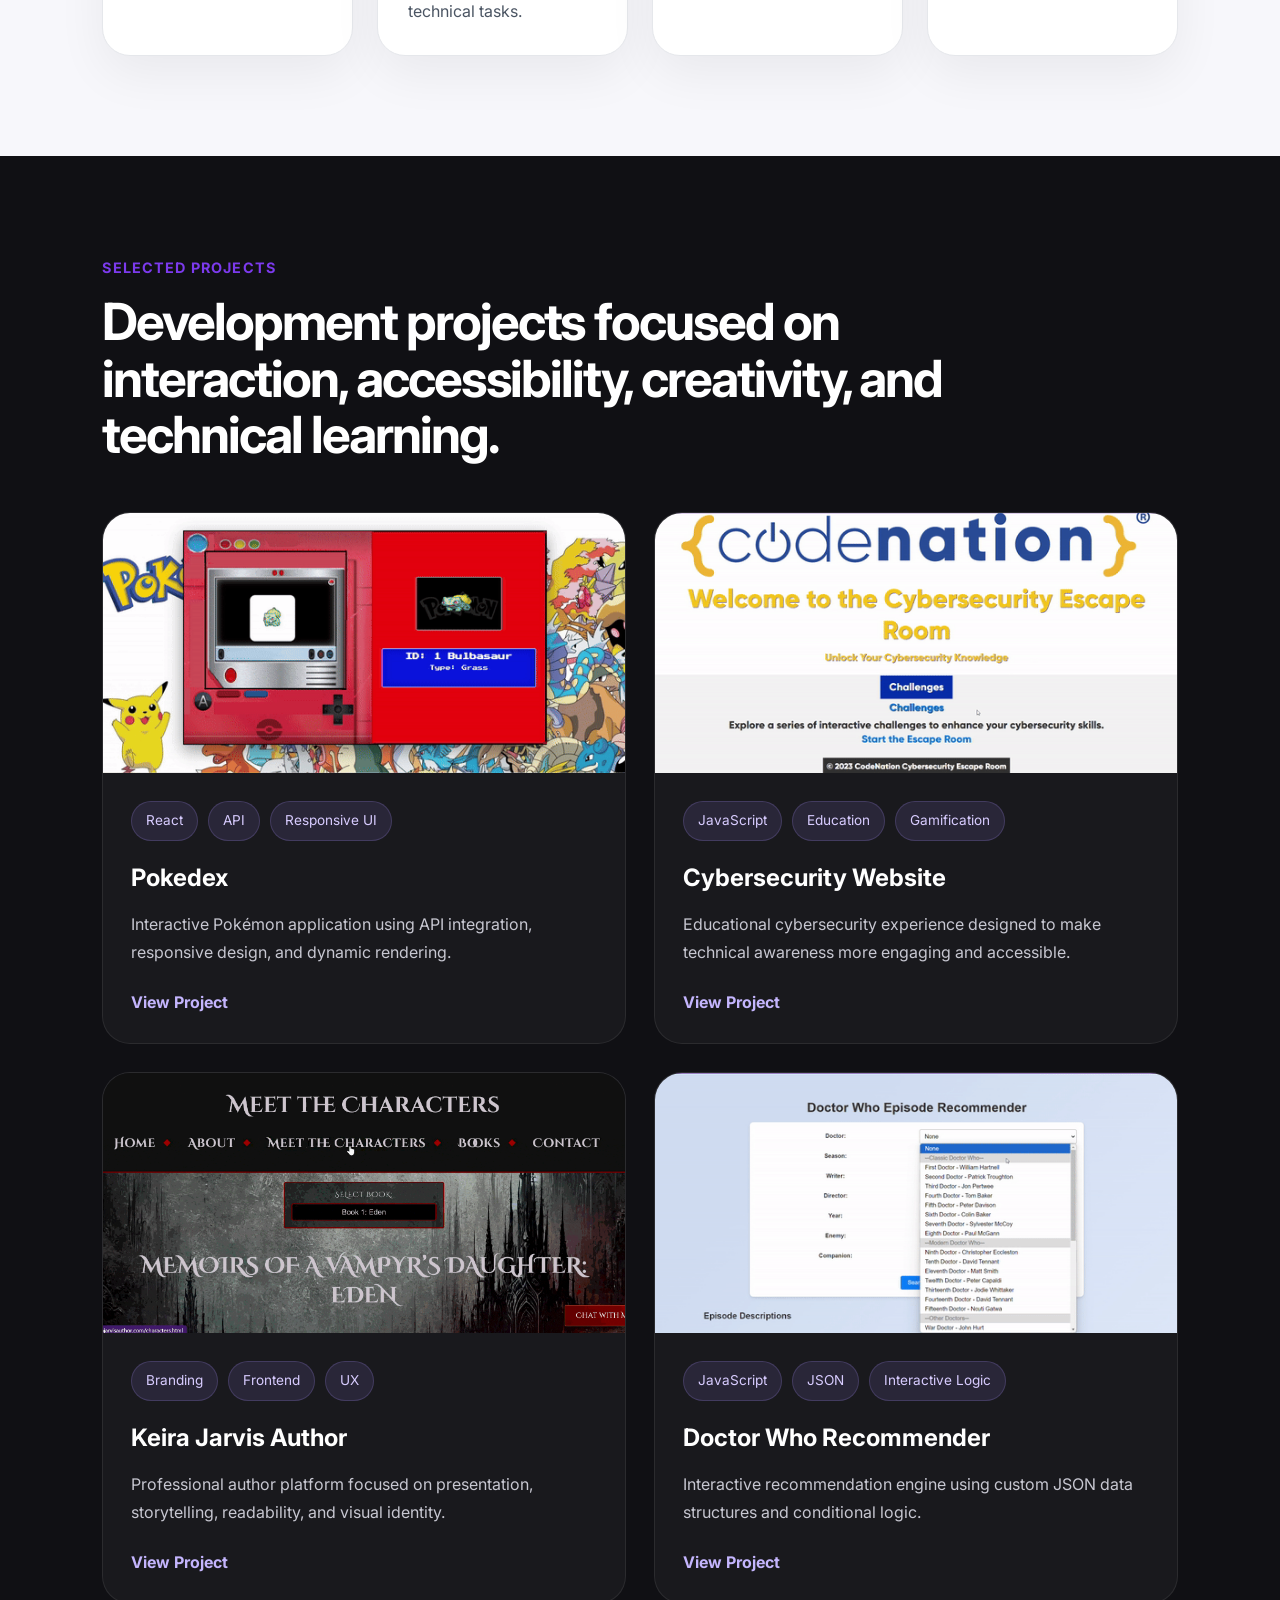
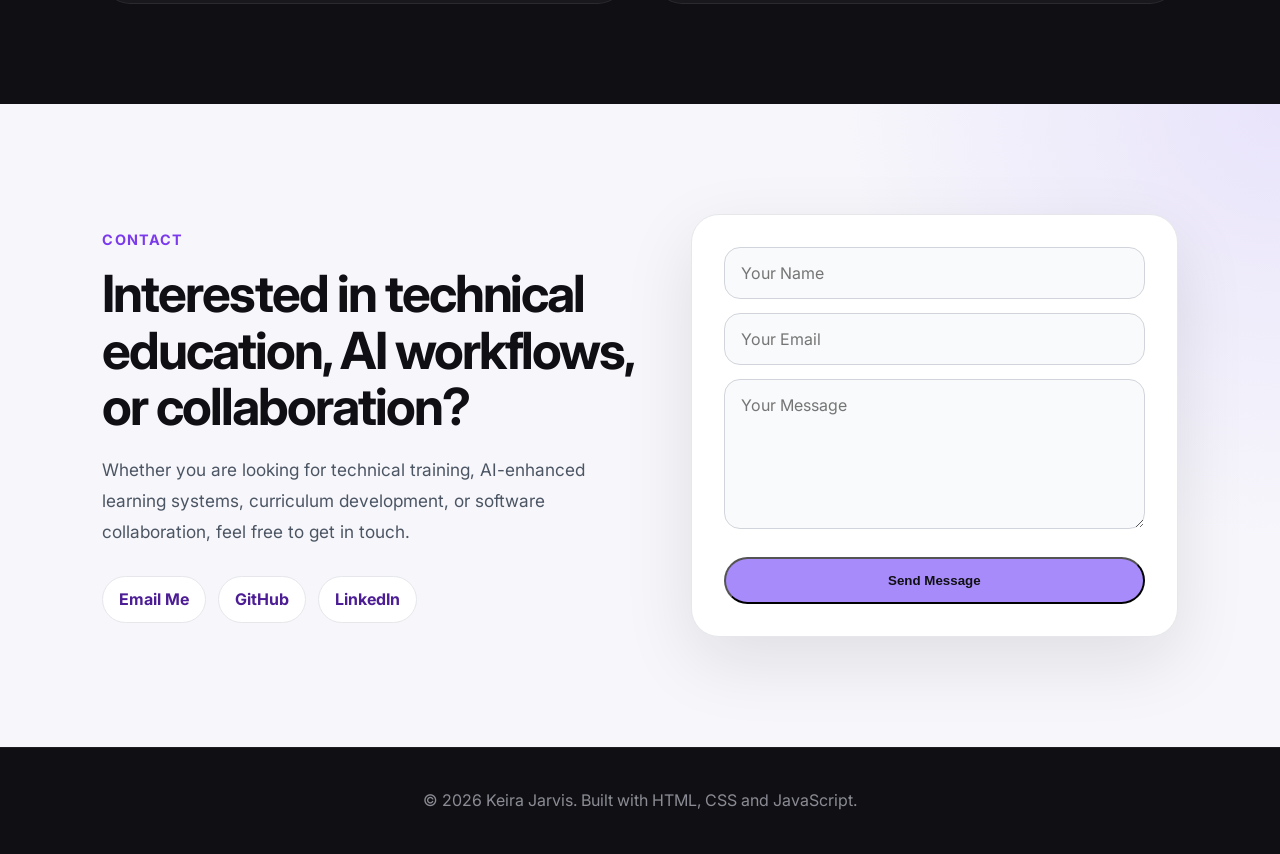
==== commit b5f08e52: "Update index.html" ====
--- a/index.html
+++ b/index.html
@@ -328,7 +328,7 @@
                             Professional author platform focused on presentation, storytelling, readability, and visual identity.
                         </p>
 
-                        <a href="https://keirajarvisauthor.com/" target="_blank" rel="noopener noreferrer">
+                        <a href="https://keirajcoder.github.io/KeiraJarvisAuthor/" target="_blank" rel="noopener noreferrer">
                             View Project
                         </a>
                     </div>
@@ -418,7 +418,7 @@
                 </p>
 
                 <div class="contact-links">
-                    <a href="mailto:keirajcoder@hotmail.com">Email Me</a>
+                    <a href="mailto:keira.jarvis@hotmail.co.uk">Email Me</a>
                     <a href="https://github.com/KeiraJCoder" target="_blank" rel="noopener noreferrer">GitHub</a>
                     <a href="https://www.linkedin.com/in/keirajcoder/" target="_blank" rel="noopener noreferrer">LinkedIn</a>
                 </div>
@@ -456,4 +456,4 @@
 
 </body>
 
-</html>+</html>
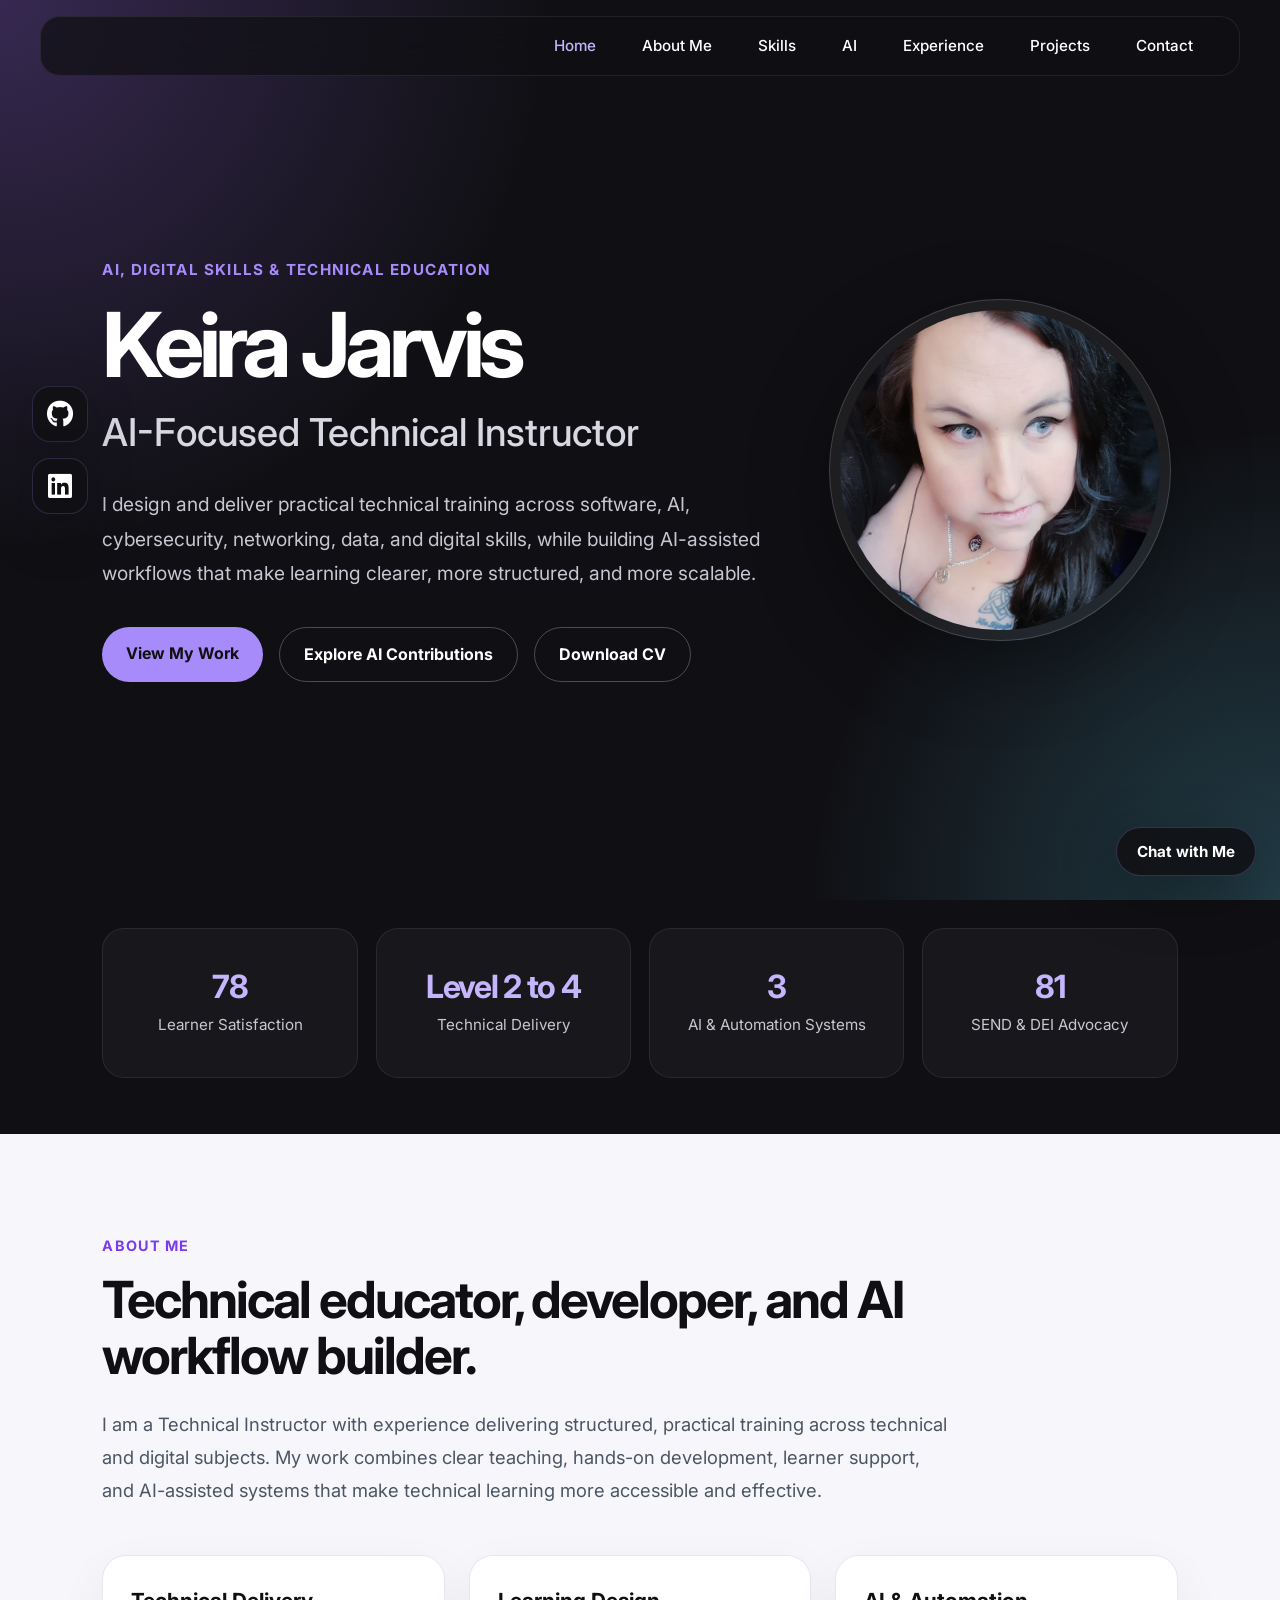
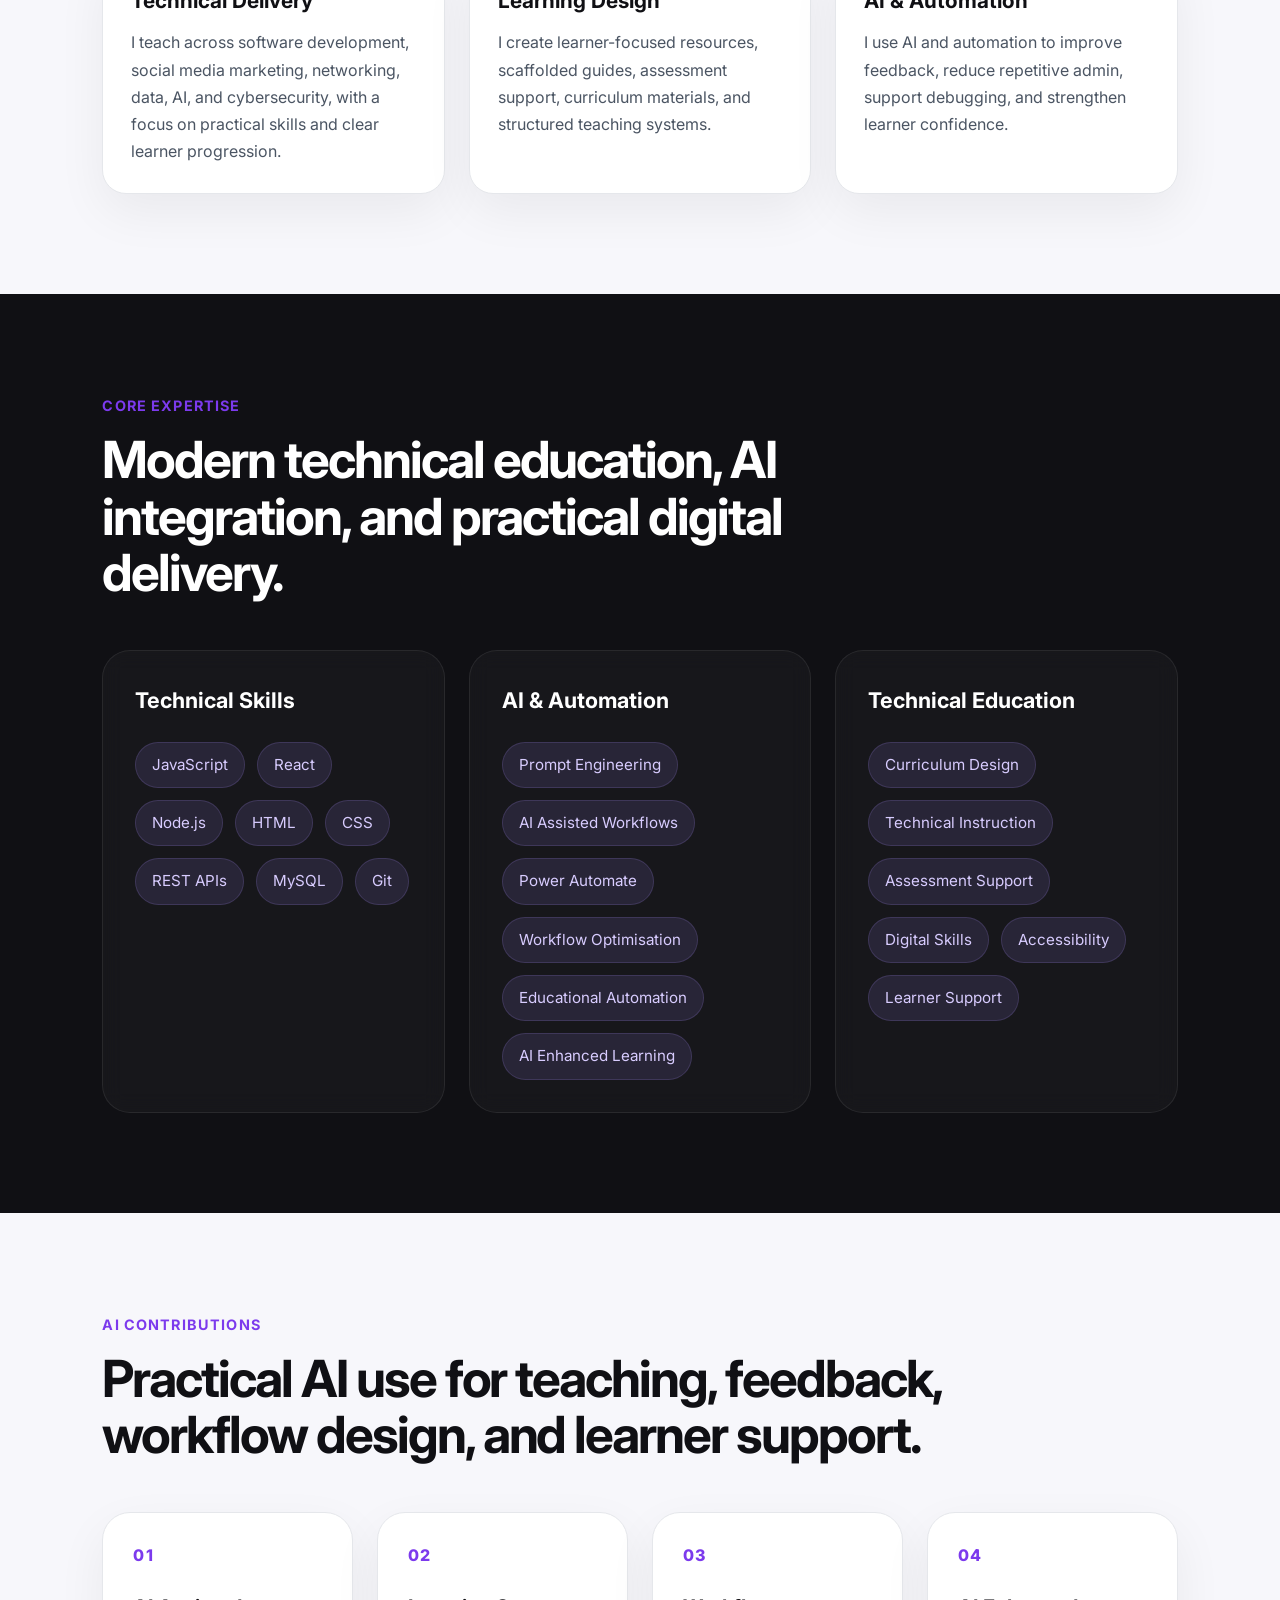
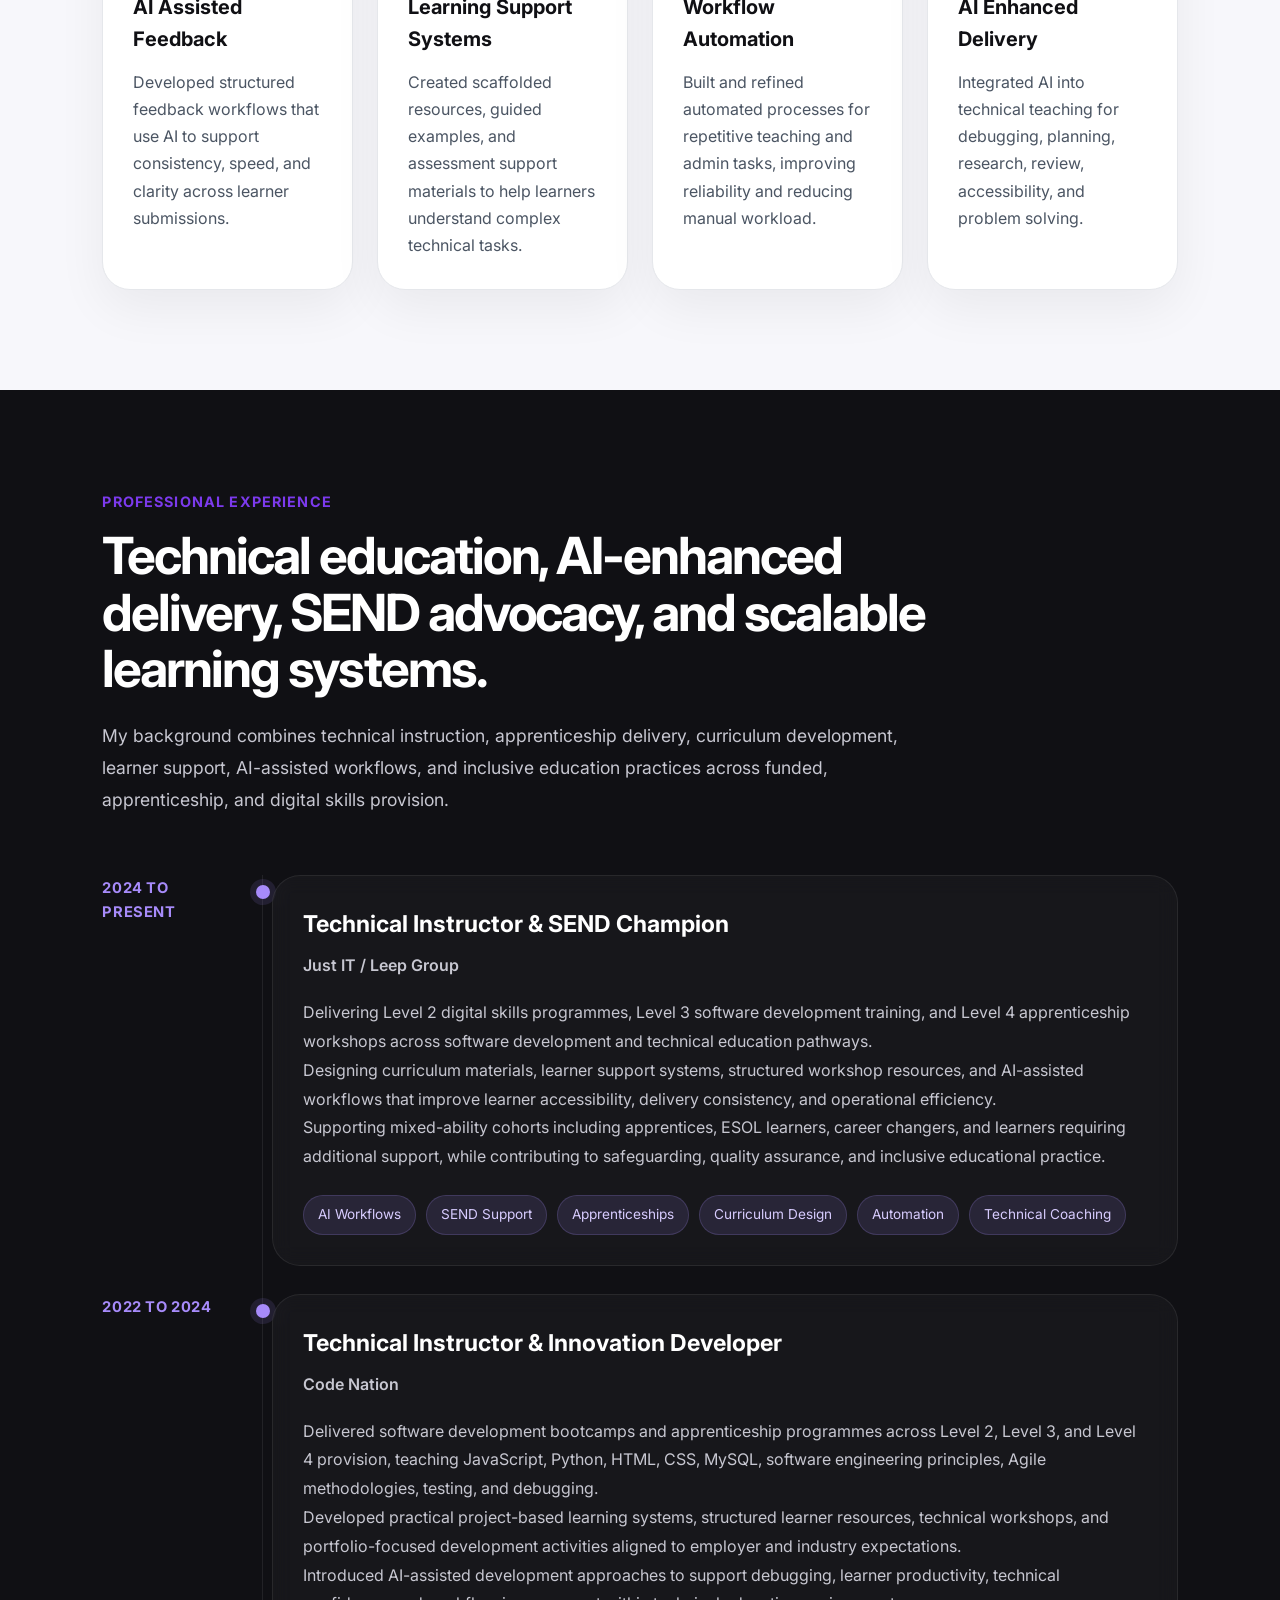
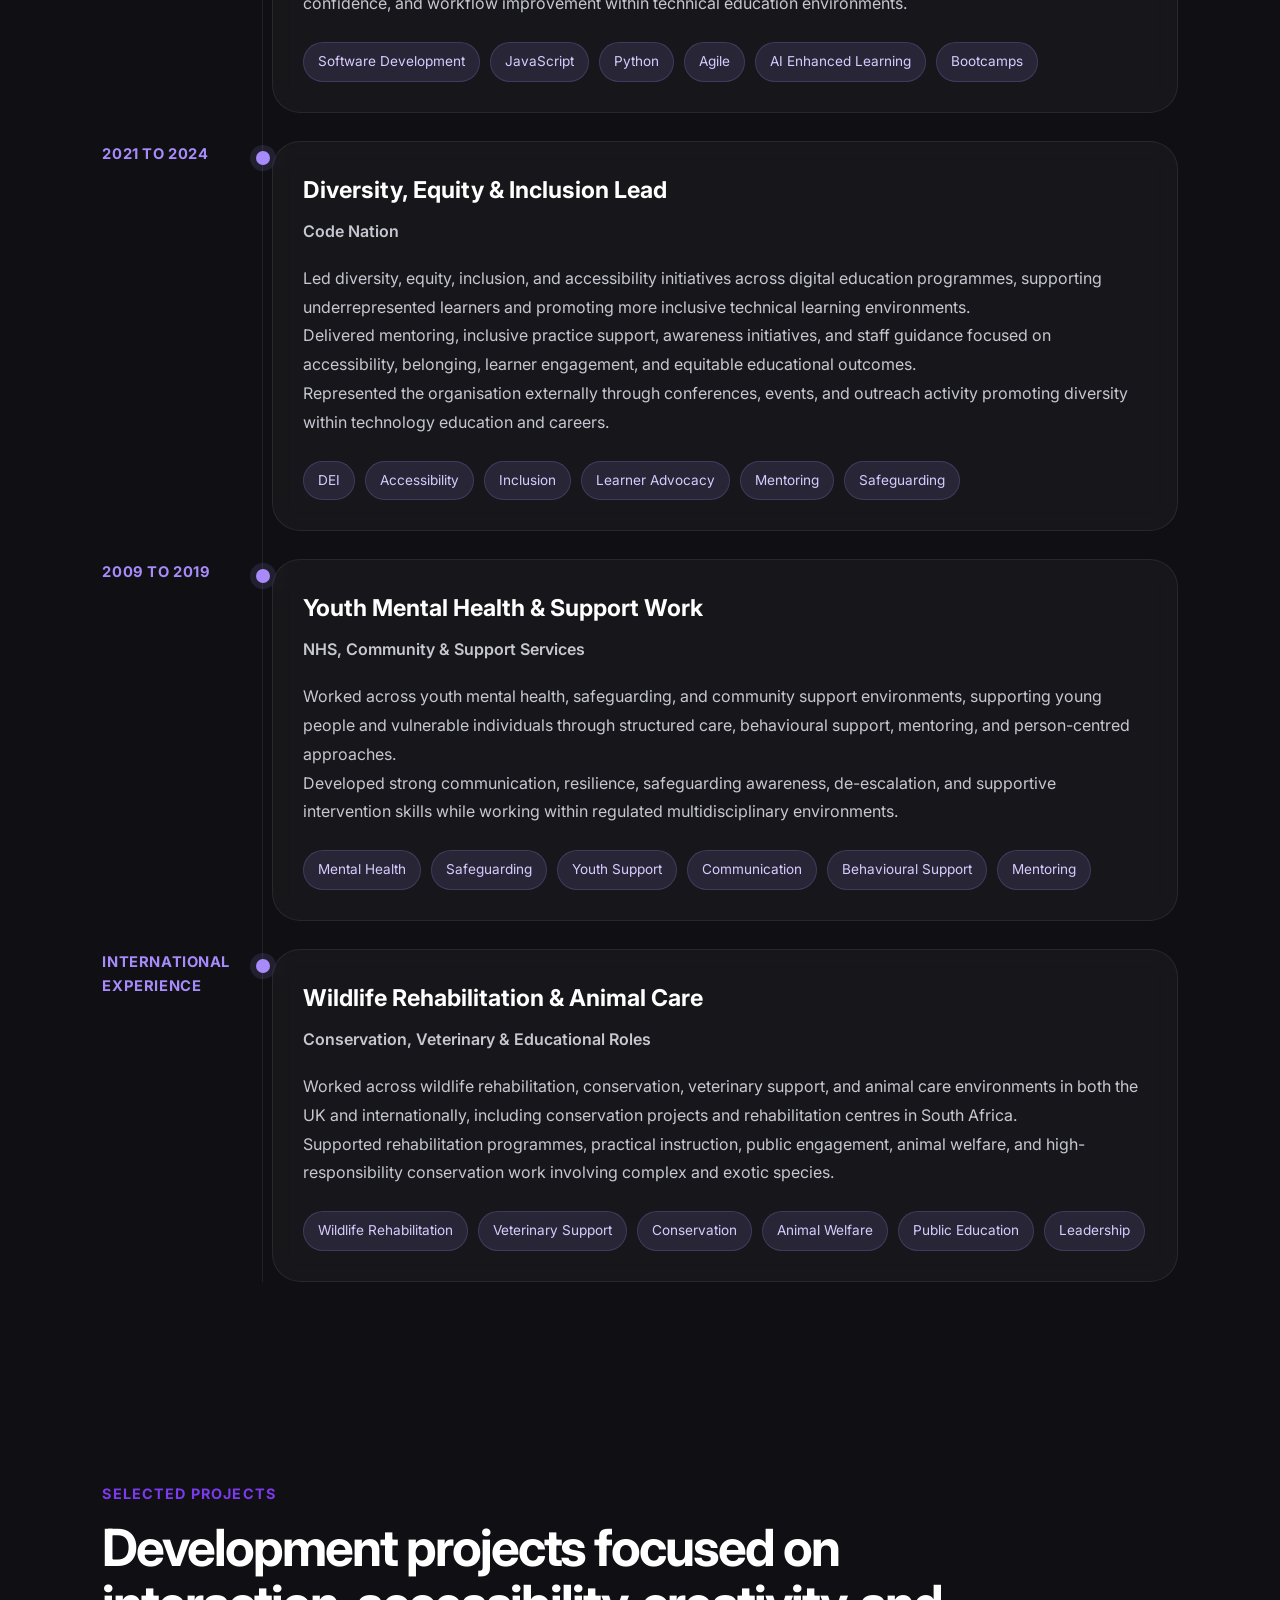
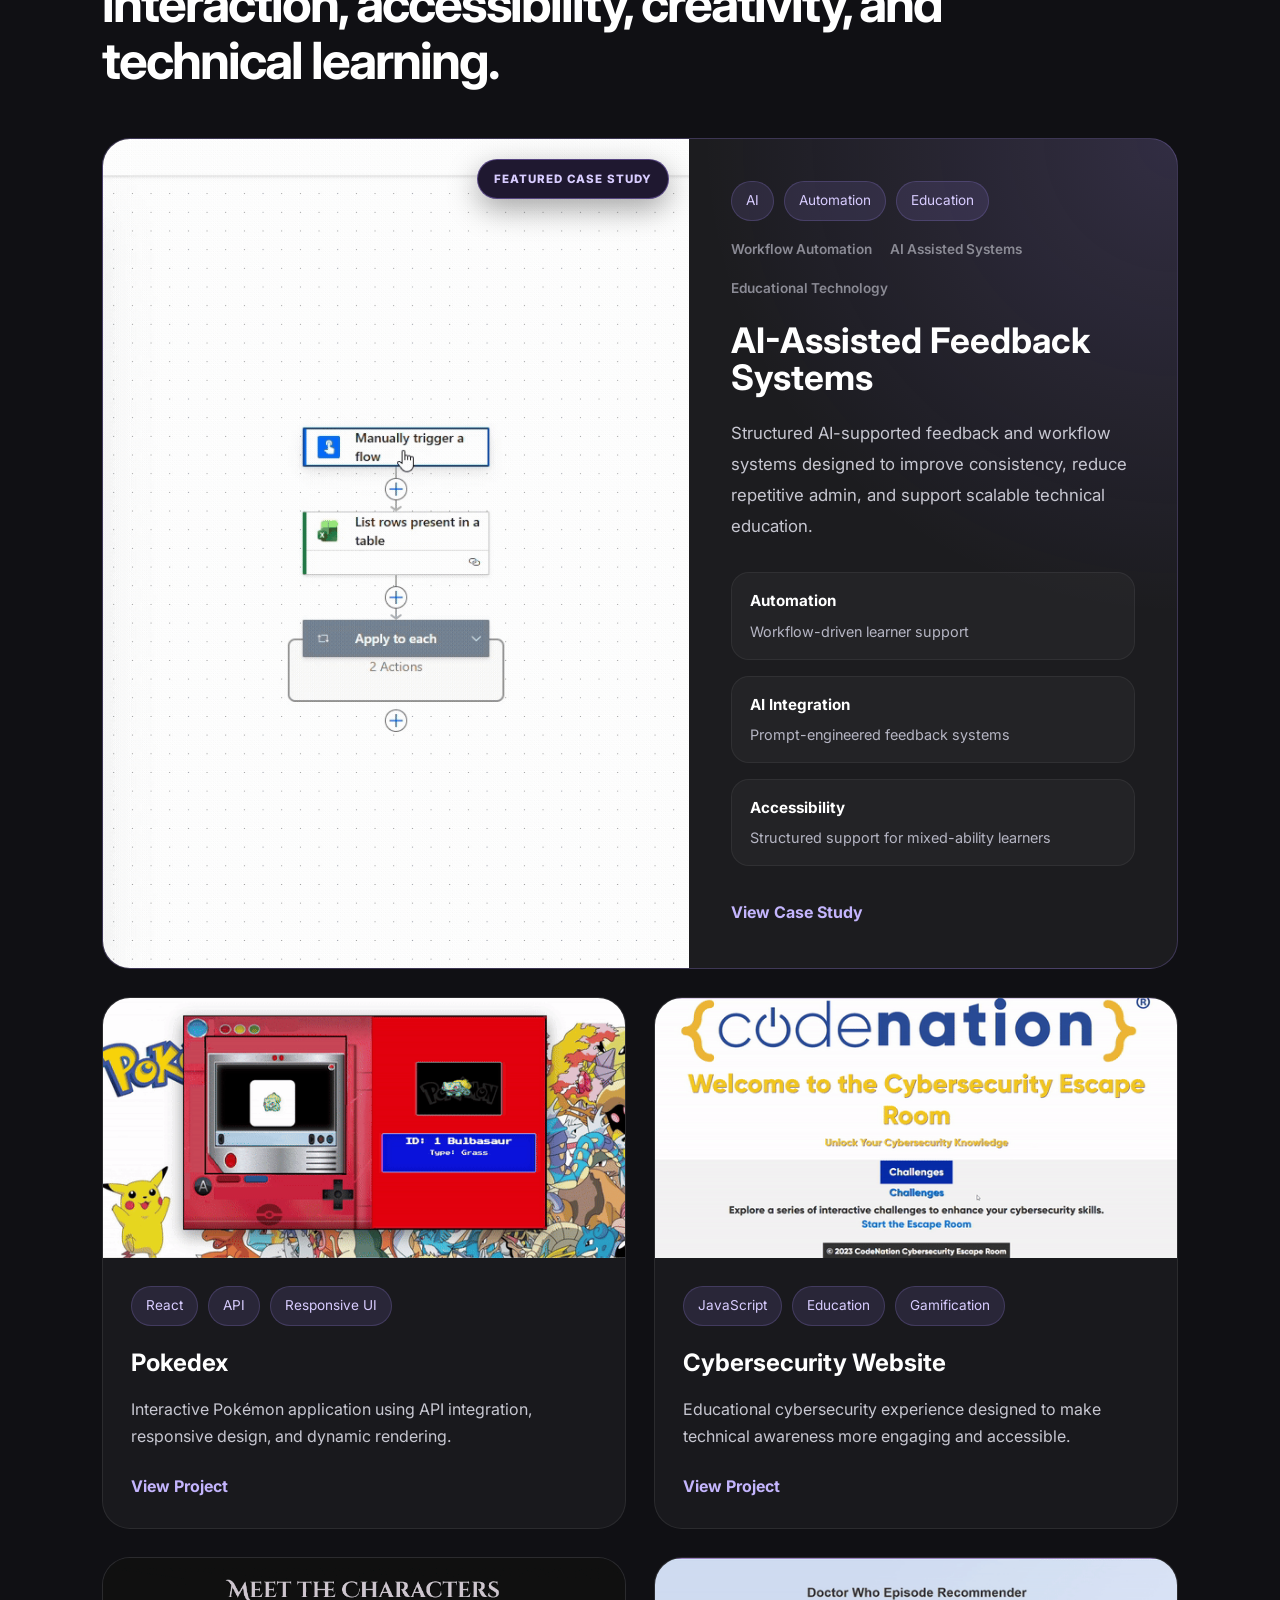
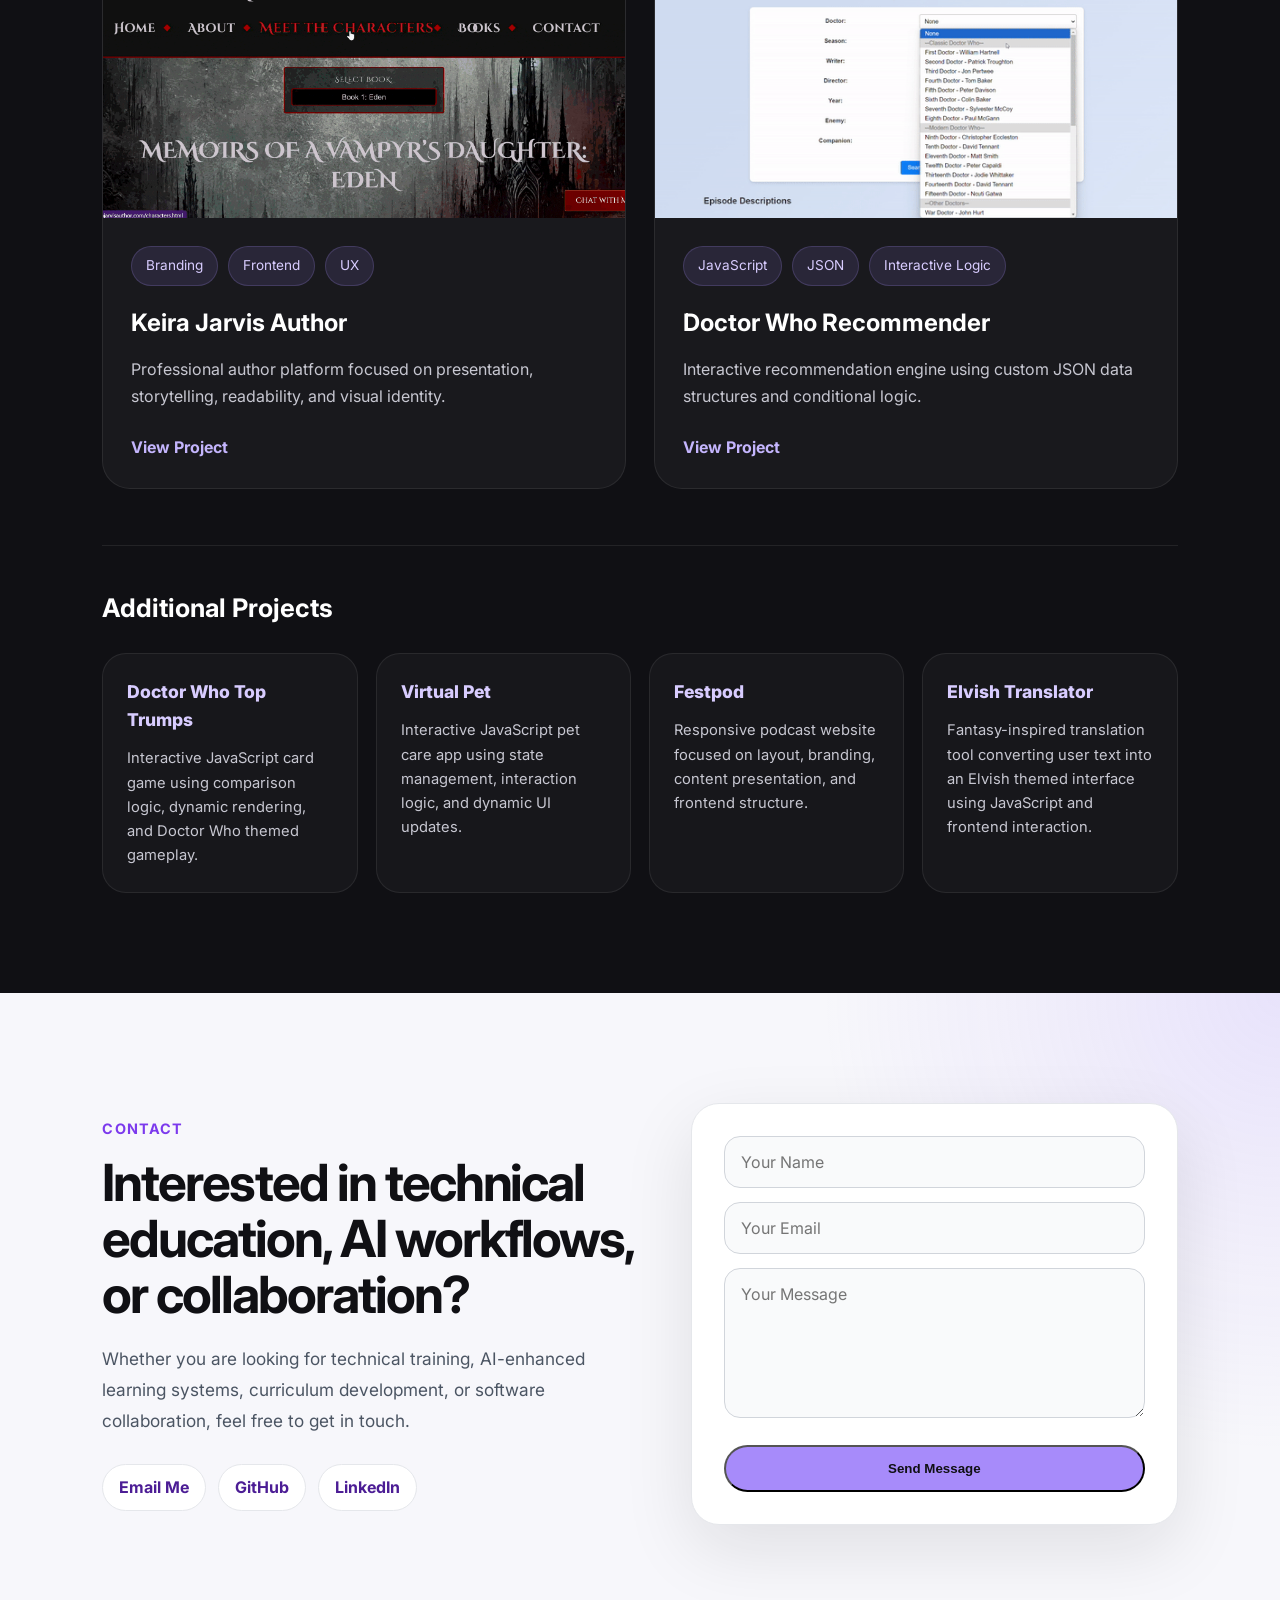
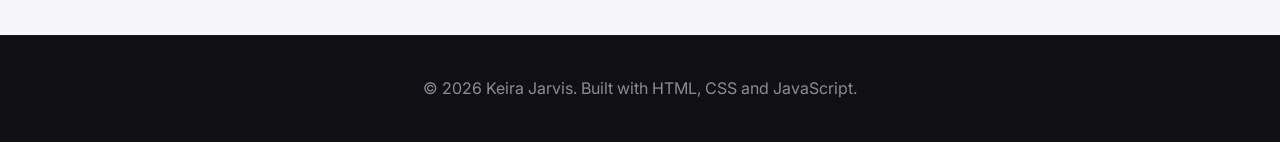
==== commit ea34ceb4: "Add files via upload" ====
--- a/index.html
+++ b/index.html
@@ -22,6 +22,7 @@
     <link rel="stylesheet" href="styles.css">
     <link rel="stylesheet" href="slider.css">
     <link rel="stylesheet" href="chatbot.css">
+    <link rel="stylesheet" href="experience.css">
 
     <!-- Icons -->
     <link rel="stylesheet" href="https://cdnjs.cloudflare.com/ajax/libs/font-awesome/6.0.0-beta3/css/all.min.css">
@@ -64,13 +65,13 @@
                 <li><a href="#about">About Me</a></li>
                 <li><a href="#skills">Skills</a></li>
                 <li><a href="#ai">AI</a></li>
+                <li><a href="#experience">Experience</a></li>
                 <li><a href="#projects">Projects</a></li>
                 <li><a href="#contact">Contact</a></li>
             </ul>
         </div>
     </nav>
 
-
     <!-- ================================================ -->
     <!-- ================= HERO SECTION ================= -->
     <!-- ================================================ -->
@@ -91,12 +92,58 @@
 
                 <div class="hero-actions">
                     <a href="#projects" class="btn btn-primary">View My Work</a>
-                    <a href="#ai" class="btn btn-secondary">Explore AI Contributions</a>
+
+                    <a href="#ai" class="btn btn-secondary">
+                        Explore AI Contributions
+                    </a>
+
+                    <a href="Keira-Jarvis-CV.pdf"
+                    class="btn btn-secondary"
+                    target="_blank"
+                    rel="noopener noreferrer">
+
+                        Download CV
+                    </a>
                 </div>
             </div>
 
             <div class="hero-image-wrapper">
                 <img class="hero-image" src="profile.jpg" alt="Portrait of Keira Jarvis">
+            </div>
+
+        </div>
+    </section>
+
+
+    <!-- ================================================ -->
+    <!-- ================= STATS SECTION ================ -->
+    <!-- ================================================ -->
+
+    <section class="stats-section">
+        <div class="section-container">
+
+            <div class="stats-grid">
+
+                <article class="stat-card">
+                    <h3 class="counter" data-target="96">0</h3>
+                    <p>Learner Satisfaction</p>
+                </article>
+
+                <article class="stat-card">
+                    <h3>Level 2 to 4</h3>
+                    <p>Technical Delivery</p>
+                </article>
+
+                <article class="stat-card">
+                    <h3 class="counter" data-target="4">0</h3>
+                    <p>AI & Automation Systems</p>
+                </article>
+
+                <article class="stat-card">
+                    <h3 class="counter" data-target="100">0</h3>
+                    <p>SEND & DEI Advocacy</p>
+                </article>
+
             </div>
 
         </div>
@@ -254,6 +301,228 @@
         </div>
     </section>
 
+    <!-- ================================================ -->
+    <!-- ========== PROFESSIONAL EXPERIENCE ============= -->
+    <!-- ================================================ -->
+
+    <section id="experience" class="experience-section">
+        <div class="section-container">
+
+            <p class="section-eyebrow">Professional Experience</p>
+
+            <h2>Technical education, AI-enhanced delivery, SEND advocacy, and scalable learning systems.</h2>
+
+            <p class="experience-lead">
+                My background combines technical instruction, apprenticeship delivery, curriculum development, learner support, AI-assisted workflows, and inclusive education practices across funded, apprenticeship, and digital skills provision.
+            </p>
+
+            <div class="experience-timeline">
+
+
+                <!-- JUST IT -->
+
+                <article class="experience-card">
+
+                    <div class="experience-date">
+                        2024 to Present
+                    </div>
+
+                    <div class="experience-content">
+
+                        <h3>Technical Instructor & SEND Champion</h3>
+
+                        <p class="experience-company">
+                            Just IT / Leep Group
+                        </p>
+
+                        <p>
+                            Delivering Level 2 digital skills programmes, Level 3 software development training, and Level 4 apprenticeship workshops across software development and technical education pathways.
+                        </p>
+
+                        <p>
+                            Designing curriculum materials, learner support systems, structured workshop resources, and AI-assisted workflows that improve learner accessibility, delivery consistency, and operational efficiency.
+                        </p>
+
+                        <p>
+                            Supporting mixed-ability cohorts including apprentices, ESOL learners, career changers, and learners requiring additional support, while contributing to safeguarding, quality assurance, and inclusive educational practice.
+                        </p>
+
+                        <div class="experience-tags">
+                            <span>AI Workflows</span>
+                            <span>SEND Support</span>
+                            <span>Apprenticeships</span>
+                            <span>Curriculum Design</span>
+                            <span>Automation</span>
+                            <span>Technical Coaching</span>
+                        </div>
+
+                    </div>
+
+                </article>
+
+
+                <!-- CODE NATION -->
+
+                <article class="experience-card">
+
+                    <div class="experience-date">
+                        2022 to 2024
+                    </div>
+
+                    <div class="experience-content">
+
+                        <h3>Technical Instructor & Innovation Developer</h3>
+
+                        <p class="experience-company">
+                            Code Nation
+                        </p>
+
+                        <p>
+                            Delivered software development bootcamps and apprenticeship programmes across Level 2, Level 3, and Level 4 provision, teaching JavaScript, Python, HTML, CSS, MySQL, software engineering principles, Agile methodologies, testing, and debugging.
+                        </p>
+
+                        <p>
+                            Developed practical project-based learning systems, structured learner resources, technical workshops, and portfolio-focused development activities aligned to employer and industry expectations.
+                        </p>
+
+                        <p>
+                            Introduced AI-assisted development approaches to support debugging, learner productivity, technical confidence, and workflow improvement within technical education environments.
+                        </p>
+
+                        <div class="experience-tags">
+                            <span>Software Development</span>
+                            <span>JavaScript</span>
+                            <span>Python</span>
+                            <span>Agile</span>
+                            <span>AI Enhanced Learning</span>
+                            <span>Bootcamps</span>
+                        </div>
+
+                    </div>
+
+                </article>
+
+
+                <!-- DEI -->
+
+                <article class="experience-card">
+
+                    <div class="experience-date">
+                        2021 to 2024
+                    </div>
+
+                    <div class="experience-content">
+
+                        <h3>Diversity, Equity & Inclusion Lead</h3>
+
+                        <p class="experience-company">
+                            Code Nation
+                        </p>
+
+                        <p>
+                            Led diversity, equity, inclusion, and accessibility initiatives across digital education programmes, supporting underrepresented learners and promoting more inclusive technical learning environments.
+                        </p>
+
+                        <p>
+                            Delivered mentoring, inclusive practice support, awareness initiatives, and staff guidance focused on accessibility, belonging, learner engagement, and equitable educational outcomes.
+                        </p>
+
+                        <p>
+                            Represented the organisation externally through conferences, events, and outreach activity promoting diversity within technology education and careers.
+                        </p>
+
+                        <div class="experience-tags">
+                            <span>DEI</span>
+                            <span>Accessibility</span>
+                            <span>Inclusion</span>
+                            <span>Learner Advocacy</span>
+                            <span>Mentoring</span>
+                            <span>Safeguarding</span>
+                        </div>
+
+                    </div>
+
+                </article>
+
+
+                <!-- YOUTH & MENTAL HEALTH -->
+
+                <article class="experience-card">
+
+                    <div class="experience-date">
+                        2009 to 2019
+                    </div>
+
+                    <div class="experience-content">
+
+                        <h3>Youth Mental Health & Support Work</h3>
+
+                        <p class="experience-company">
+                            NHS, Community & Support Services
+                        </p>
+
+                        <p>
+                            Worked across youth mental health, safeguarding, and community support environments, supporting young people and vulnerable individuals through structured care, behavioural support, mentoring, and person-centred approaches.
+                        </p>
+
+                        <p>
+                            Developed strong communication, resilience, safeguarding awareness, de-escalation, and supportive intervention skills while working within regulated multidisciplinary environments.
+                        </p>
+
+                        <div class="experience-tags">
+                            <span>Mental Health</span>
+                            <span>Safeguarding</span>
+                            <span>Youth Support</span>
+                            <span>Communication</span>
+                            <span>Behavioural Support</span>
+                            <span>Mentoring</span>
+                        </div>
+
+                    </div>
+
+                </article>
+
+
+                <!-- ANIMAL CARE -->
+
+                <article class="experience-card">
+
+                    <div class="experience-date">
+                        International Experience
+                    </div>
+
+                    <div class="experience-content">
+
+                        <h3>Wildlife Rehabilitation & Animal Care</h3>
+
+                        <p class="experience-company">
+                            Conservation, Veterinary & Educational Roles
+                        </p>
+
+                        <p>
+                            Worked across wildlife rehabilitation, conservation, veterinary support, and animal care environments in both the UK and internationally, including conservation projects and rehabilitation centres in South Africa.
+                        </p>
+
+                        <p>
+                            Supported rehabilitation programmes, practical instruction, public engagement, animal welfare, and high-responsibility conservation work involving complex and exotic species.
+                        </p>
+
+                        <div class="experience-tags">
+                            <span>Wildlife Rehabilitation</span>
+                            <span>Veterinary Support</span>
+                            <span>Conservation</span>
+                            <span>Animal Welfare</span>
+                            <span>Public Education</span>
+                            <span>Leadership</span>
+                        </div>
+
+                    </div>
+
+                </article>
+
+            </div>
+        </div>
+    </section>
 
     <!-- ================================================ -->
     <!-- =============== PROJECTS SECTION =============== -->
@@ -268,10 +537,77 @@
 
             <div class="modern-projects-grid">
 
+                <!-- FEATURED PROJECT -->
+
+                <article class="modern-project-card featured-project">
+
+                    <div class="featured-project-layout">
+
+                        <div class="featured-project-image">
+                            <img src="gifs/AI.gif" alt="AI-Assisted Feedback Workflow Preview">
+
+                            <div class="featured-badge">
+                                FEATURED CASE STUDY
+                            </div>
+                        </div>
+
+                        <div class="featured-project-content">
+
+                            <div class="project-tags">
+                                <span>AI</span>
+                                <span>Automation</span>
+                                <span>Education</span>
+                            </div>
+
+                            <div class="project-meta">
+                                <span>Workflow Automation</span>
+                                <span>AI Assisted Systems</span>
+                                <span>Educational Technology</span>
+                            </div>
+
+                            <h3>AI-Assisted Feedback Systems</h3>
+
+                            <p>
+                                Structured AI-supported feedback and workflow systems designed to improve consistency, reduce repetitive admin, and support scalable technical education.
+                            </p>
+
+                            <div class="featured-highlights">
+
+                                <div class="highlight-item">
+                                    <strong>Automation</strong>
+                                    <span>Workflow-driven learner support</span>
+                                </div>
+
+                                <div class="highlight-item">
+                                    <strong>AI Integration</strong>
+                                    <span>Prompt-engineered feedback systems</span>
+                                </div>
+
+                                <div class="highlight-item">
+                                    <strong>Accessibility</strong>
+                                    <span>Structured support for mixed-ability learners</span>
+                                </div>
+
+                            </div>
+
+                            <a href="ai-feedback-case-study.html">
+                                View Case Study
+                            </a>
+
+                        </div>
+
+                    </div>
+
+                </article>
+
+
+                <!-- POKEDEX -->
+
                 <article class="modern-project-card">
                     <img src="gifs/pokedex.gif" alt="Pokedex Project Preview">
 
                     <div class="project-content">
+
                         <div class="project-tags">
                             <span>React</span>
                             <span>API</span>
@@ -287,13 +623,18 @@
                         <a href="https://keirajcoder.github.io/New_Pokedex/" target="_blank" rel="noopener noreferrer">
                             View Project
                         </a>
-                    </div>
-                </article>
+
+                    </div>
+                </article>
+
+
+                <!-- CYBERSECURITY -->
 
                 <article class="modern-project-card">
                     <img src="gifs/Cyber.gif" alt="Cybersecurity Website Preview">
 
                     <div class="project-content">
+
                         <div class="project-tags">
                             <span>JavaScript</span>
                             <span>Education</span>
@@ -309,13 +650,18 @@
                         <a href="https://keirajcoder.github.io/cybersecuritywebsite/index.html" target="_blank" rel="noopener noreferrer">
                             View Project
                         </a>
-                    </div>
-                </article>
+
+                    </div>
+                </article>
+
+
+                <!-- AUTHOR WEBSITE -->
 
                 <article class="modern-project-card">
                     <img src="gifs/Memoirs.gif" alt="Author Website Preview">
 
                     <div class="project-content">
+
                         <div class="project-tags">
                             <span>Branding</span>
                             <span>Frontend</span>
@@ -328,16 +674,21 @@
                             Professional author platform focused on presentation, storytelling, readability, and visual identity.
                         </p>
 
-                        <a href="https://keirajcoder.github.io/KeiraJarvisAuthor/" target="_blank" rel="noopener noreferrer">
+                        <a href="https://keirajarvisauthor.com/" target="_blank" rel="noopener noreferrer">
                             View Project
                         </a>
-                    </div>
-                </article>
+
+                    </div>
+                </article>
+
+
+                <!-- DOCTOR WHO RECOMMENDER -->
 
                 <article class="modern-project-card">
                     <img src="gifs/DW.gif" alt="Doctor Who Recommender Preview">
 
                     <div class="project-content">
+
                         <div class="project-tags">
                             <span>JavaScript</span>
                             <span>JSON</span>
@@ -353,10 +704,89 @@
                         <a href="https://keirajcoder.github.io/doctor-who-recommender/" target="_blank" rel="noopener noreferrer">
                             View Project
                         </a>
-                    </div>
-                </article>
-
-            </div>
+
+                    </div>
+                </article>
+
+            </div>
+
+
+            <!-- ======================================== -->
+            <!-- ========== ADDITIONAL PROJECTS ========= -->
+            <!-- ======================================== -->
+
+            <div class="additional-projects">
+
+                <h3>Additional Projects</h3>
+
+                <div class="additional-projects-grid">
+
+                    <!-- TOP TRUMPS -->
+
+                    <a href="https://keirajcoder.github.io/DoctorWho-TopTrumps/"
+                    target="_blank"
+                    rel="noopener noreferrer"
+                    class="additional-project-card">
+
+                        <span>Doctor Who Top Trumps</span>
+
+                        <p>
+                            Interactive JavaScript card game using comparison logic, dynamic rendering, and Doctor Who themed gameplay.
+                        </p>
+
+                    </a>
+
+
+                    <!-- VIRTUAL PET -->
+
+                    <a href="https://keirajcoder.github.io/virtualpet/"
+                    target="_blank"
+                    rel="noopener noreferrer"
+                    class="additional-project-card">
+
+                        <span>Virtual Pet</span>
+
+                        <p>
+                            Interactive JavaScript pet care app using state management, interaction logic, and dynamic UI updates.
+                        </p>
+
+                    </a>
+
+
+                    <!-- FESTPOD -->
+
+                    <a href="https://keirajcoder.github.io/Festpod/"
+                    target="_blank"
+                    rel="noopener noreferrer"
+                    class="additional-project-card">
+
+                        <span>Festpod</span>
+
+                        <p>
+                            Responsive podcast website focused on layout, branding, content presentation, and frontend structure.
+                        </p>
+
+                    </a>
+
+
+                    <!-- ELVISH TRANSLATOR -->
+
+                    <a href="https://keirajcoder.github.io/Elvish-Translator/"
+                    target="_blank"
+                    rel="noopener noreferrer"
+                    class="additional-project-card">
+
+                        <span>Elvish Translator</span>
+
+                        <p>
+                            Fantasy-inspired translation tool converting user text into an Elvish themed interface using JavaScript and frontend interaction.
+                        </p>
+
+                    </a>
+
+                </div>
+            </div>
+
         </div>
     </section>
 
@@ -456,4 +886,4 @@
 
 </body>
 
-</html>
+</html>
--- a/navbar.css
+++ b/navbar.css
@@ -106,6 +106,19 @@
     pointer-events: none;
 }
 
+/* ============================================= */
+/* ========== ACTIVE NAVIGATION LINK =========== */
+/* ============================================= */
+
+.menu a.active-link {
+    color: #c4b5fd;
+}
+
+.menu a.active-link::after {
+    width: 100%;
+    opacity: 1;
+}
+
 
 /* ============================================= */
 /* ============== RESPONSIVE =================== */
--- a/styles.css
+++ b/styles.css
@@ -145,6 +145,92 @@
     display: block;
 }
 
+/* ============================================= */
+/* =============== STATS SECTION =============== */
+/* ============================================= */
+
+.stats-section {
+    padding: 28px 8% 56px;
+    background: #101014;
+}
+
+.stats-grid {
+    display: grid;
+    grid-template-columns: repeat(4, 1fr);
+    gap: 18px;
+    max-width: 1200px;
+    margin: 0 auto;
+}
+
+.stat-card {
+    display: flex;
+    flex-direction: column;
+    justify-content: center;
+
+    min-height: 150px;
+    padding: 24px 20px;
+
+    border-radius: 22px;
+
+    background: rgba(255, 255, 255, 0.035);
+    border: 1px solid rgba(255, 255, 255, 0.08);
+
+    text-align: center;
+
+    transition:
+        transform 0.25s ease,
+        border-color 0.25s ease,
+        background-color 0.25s ease;
+}
+
+.stat-card:hover {
+    transform: translateY(-4px);
+    border-color: rgba(167, 139, 250, 0.35);
+    background: rgba(167, 139, 250, 0.08);
+}
+
+.stat-card h3 {
+    margin-bottom: 10px;
+
+    color: #c4b5fd;
+
+    font-size: clamp(1.65rem, 2.5vw, 2.45rem);
+    line-height: 1.05;
+    letter-spacing: -0.04em;
+}
+
+.stat-card p {
+    max-width: 220px;
+    margin: 0 auto;
+
+    color: #c7c7d1;
+
+    font-size: 0.95rem;
+    line-height: 1.45;
+}
+
+
+/* ============================================= */
+/* ============== RESPONSIVE =================== */
+/* ============================================= */
+
+@media (max-width: 900px) {
+
+    .stats-grid {
+        grid-template-columns: repeat(2, 1fr);
+    }
+}
+
+@media (max-width: 600px) {
+
+    .stats-grid {
+        grid-template-columns: 1fr;
+    }
+
+    .stats-section {
+        padding: 24px 24px 60px;
+    }
+}
 
 /* ============================================= */
 /* =============== ABOUT SECTION =============== */
@@ -401,6 +487,26 @@
     background: #101014;
     color: #8b8b95;
     border-top: 1px solid rgba(255, 255, 255, 0.06);
+}
+
+/* ============================================= */
+/* ============ SCROLL REVEAL EFFECTS ========== */
+/* ============================================= */
+
+.reveal {
+    opacity: 0;
+
+    transform: translateY(40px);
+
+    transition:
+        opacity 0.8s ease,
+        transform 0.8s ease;
+}
+
+.reveal.active {
+    opacity: 1;
+
+    transform: translateY(0);
 }
 
 
--- a/slider.css
+++ b/slider.css
@@ -11,7 +11,6 @@
 .projects-section h2 {
     max-width: 850px;
     margin-bottom: 50px;
-
     font-size: clamp(2rem, 4vw, 3.2rem);
     line-height: 1.1;
     letter-spacing: -0.04em;
@@ -34,14 +33,11 @@
 /* ============================================= */
 
 .modern-project-card {
+    position: relative;
     overflow: hidden;
-
     border-radius: 28px;
-
     background: rgba(255, 255, 255, 0.04);
-
     border: 1px solid rgba(255, 255, 255, 0.08);
-
     transition:
         transform 0.25s ease,
         border-color 0.25s ease;
@@ -52,12 +48,24 @@
     border-color: rgba(167, 139, 250, 0.4);
 }
 
+.modern-project-card::after {
+    content: "";
+    position: absolute;
+    inset: 0;
+    background: linear-gradient(135deg, rgba(167, 139, 250, 0.08), transparent 45%);
+    opacity: 0;
+    transition: opacity 0.25s ease;
+    pointer-events: none;
+}
+
+.modern-project-card:hover::after {
+    opacity: 1;
+}
+
 .modern-project-card img {
     width: 100%;
     height: 260px;
-
     object-fit: cover;
-
     display: block;
 }
 
@@ -72,27 +80,27 @@
 
 .project-content h3 {
     margin-bottom: 14px;
-
     font-size: 1.5rem;
 }
 
 .project-content p {
     margin-bottom: 24px;
-
     color: #c7c7d1;
     line-height: 1.7;
 }
 
-.project-content a {
+.project-content a,
+.featured-project-content a {
+    position: relative;
+    z-index: 2;
     color: #c4b5fd;
-
     text-decoration: none;
     font-weight: 700;
-
     transition: color 0.2s ease;
 }
 
-.project-content a:hover {
+.project-content a:hover,
+.featured-project-content a:hover {
     color: #ffffff;
 }
 
@@ -104,36 +112,245 @@
 .project-tags {
     display: flex;
     flex-wrap: wrap;
-
     gap: 10px;
-
     margin-bottom: 18px;
 }
 
 .project-tags span {
     padding: 8px 14px;
-
     border-radius: 999px;
-
     background: rgba(167, 139, 250, 0.12);
-
     border: 1px solid rgba(167, 139, 250, 0.2);
-
     color: #d8ccff;
-
     font-size: 0.85rem;
 }
 
 
 /* ============================================= */
+/* ============== PROJECT META ================= */
+/* ============================================= */
+
+.project-meta {
+    display: flex;
+    flex-wrap: wrap;
+    gap: 18px;
+    margin-bottom: 22px;
+}
+
+.project-meta span {
+    color: #8b8b95;
+    font-size: 0.85rem;
+    font-weight: 600;
+}
+
+
+/* ============================================= */
+/* ============= FEATURED PROJECT ============== */
+/* ============================================= */
+
+.featured-project {
+    grid-column: span 2;
+    background:
+        radial-gradient(circle at top right, rgba(167, 139, 250, 0.16), transparent 35%),
+        rgba(255, 255, 255, 0.05);
+    border: 1px solid rgba(167, 139, 250, 0.24);
+}
+
+.featured-project-layout {
+    display: grid;
+    grid-template-columns: 1.2fr 1fr;
+    min-height: 100%;
+}
+
+.featured-project-image {
+    position: relative;
+    overflow: hidden;
+}
+
+.featured-project-image img {
+    width: 100%;
+    height: 100%;
+    min-height: 100%;
+    object-fit: cover;
+    display: block;
+}
+
+.featured-badge {
+    position: absolute;
+    top: 20px;
+    right: 20px;
+
+    padding: 10px 16px;
+
+    border-radius: 999px;
+
+    background: #1f1830;
+
+    border: 1px solid rgba(167, 139, 250, 0.4);
+
+    box-shadow:
+        0 10px 30px rgba(0, 0, 0, 0.35),
+        0 0 0 1px rgba(255, 255, 255, 0.03);
+
+    color: #d8ccff;
+
+    font-size: 0.72rem;
+    font-weight: 800;
+    letter-spacing: 0.08em;
+
+    z-index: 5;
+}
+
+.featured-project-content {
+    display: flex;
+    flex-direction: column;
+    justify-content: center;
+    padding: 42px;
+}
+
+.featured-project-content h3 {
+    margin-bottom: 22px;
+    font-size: 2.2rem;
+    line-height: 1.05;
+}
+
+.featured-project-content p {
+    max-width: 620px;
+    margin-bottom: 30px;
+    color: #c7c7d1;
+    font-size: 1.05rem;
+    line-height: 1.85;
+}
+
+
+/* ============================================= */
+/* ============ FEATURE HIGHLIGHTS ============= */
+/* ============================================= */
+
+.featured-highlights {
+    display: flex;
+    flex-direction: column;
+    gap: 16px;
+    margin-bottom: 34px;
+}
+
+.highlight-item {
+    display: flex;
+    flex-direction: column;
+    padding: 16px 18px;
+    border-radius: 18px;
+    background: rgba(255, 255, 255, 0.03);
+    border: 1px solid rgba(255, 255, 255, 0.06);
+}
+
+.highlight-item strong {
+    margin-bottom: 6px;
+    color: #ffffff;
+    font-size: 0.95rem;
+}
+
+.highlight-item span {
+    color: #b5b5c3;
+    font-size: 0.9rem;
+}
+
+
+/* ============================================= */
+/* ============ ADDITIONAL PROJECTS ============ */
+/* ============================================= */
+
+.additional-projects {
+    margin-top: 56px;
+    padding-top: 42px;
+    border-top: 1px solid rgba(255, 255, 255, 0.08);
+}
+
+.additional-projects h3 {
+    margin-bottom: 24px;
+    font-size: 1.6rem;
+}
+
+.additional-projects-grid {
+    display: grid;
+    grid-template-columns: repeat(4, 1fr);
+    gap: 18px;
+}
+
+.additional-project-card {
+    display: block;
+    min-height: 190px;
+    padding: 24px;
+    border-radius: 24px;
+    background: rgba(255, 255, 255, 0.03);
+    border: 1px solid rgba(255, 255, 255, 0.08);
+    color: #ffffff;
+    text-decoration: none;
+    transition:
+        transform 0.25s ease,
+        border-color 0.25s ease,
+        background-color 0.25s ease;
+}
+
+.additional-project-card:hover {
+    transform: translateY(-4px);
+    border-color: rgba(167, 139, 250, 0.4);
+    background: rgba(167, 139, 250, 0.08);
+}
+
+.additional-project-card span {
+    display: block;
+    margin-bottom: 12px;
+    color: #d8ccff;
+    font-size: 1.1rem;
+    font-weight: 800;
+}
+
+.additional-project-card p {
+    color: #c7c7d1;
+    font-size: 0.92rem;
+    line-height: 1.65;
+}
+
+
+/* ============================================= */
 /* ============== RESPONSIVE =================== */
 /* ============================================= */
+
+@media (max-width: 1100px) {
+
+    .featured-project-layout {
+        grid-template-columns: 1fr;
+    }
+
+    .featured-project-image img {
+        height: 320px;
+    }
+}
+
+@media (max-width: 1000px) {
+
+    .additional-projects-grid {
+        grid-template-columns: repeat(2, 1fr);
+    }
+}
 
 @media (max-width: 900px) {
 
     .modern-projects-grid {
         grid-template-columns: 1fr;
     }
+
+    .featured-project {
+        grid-column: span 1;
+    }
+
+    .featured-project-content {
+        padding: 30px;
+    }
+
+    .featured-project-content h3 {
+        font-size: 1.8rem;
+    }
 }
 
 @media (max-width: 768px) {
@@ -145,4 +362,15 @@
     .modern-project-card img {
         height: 220px;
     }
+
+    .featured-project-image img {
+        height: 260px;
+    }
+}
+
+@media (max-width: 640px) {
+
+    .additional-projects-grid {
+        grid-template-columns: 1fr;
+    }
 }
--- a/experience.css
+++ b/experience.css
@@ -0,0 +1,222 @@
+/* ============================================= */
+/* ========== PROFESSIONAL EXPERIENCE ========== */
+/* ============================================= */
+
+.experience-section {
+    padding: 100px 8%;
+
+    background: #101014;
+    color: #ffffff;
+}
+
+.experience-section h2 {
+    max-width: 900px;
+
+    margin-bottom: 24px;
+
+    font-size: clamp(2rem, 4vw, 3.2rem);
+
+    line-height: 1.1;
+    letter-spacing: -0.04em;
+}
+
+.experience-lead {
+    max-width: 850px;
+
+    margin-bottom: 60px;
+
+    color: #c7c7d1;
+
+    font-size: 1.1rem;
+    line-height: 1.8;
+}
+
+
+/* ============================================= */
+/* =============== TIMELINE ==================== */
+/* ============================================= */
+
+.experience-timeline {
+    position: relative;
+
+    display: flex;
+    flex-direction: column;
+
+    gap: 28px;
+}
+
+.experience-timeline::before {
+    content: "";
+
+    position: absolute;
+
+    left: 160px;
+    top: 0;
+    bottom: 0;
+
+    width: 1px;
+
+    background: rgba(255, 255, 255, 0.08);
+}
+
+
+/* ============================================= */
+/* ============ EXPERIENCE CARD ================ */
+/* ============================================= */
+
+.experience-card {
+    position: relative;
+
+    display: grid;
+    grid-template-columns: 130px 1fr;
+
+    gap: 40px;
+
+    align-items: flex-start;
+}
+
+.experience-card::before {
+    content: "";
+
+    position: absolute;
+
+    left: 154px;
+    top: 10px;
+
+    width: 14px;
+    height: 14px;
+
+    border-radius: 50%;
+
+    background: #a78bfa;
+
+    box-shadow: 0 0 0 6px rgba(167, 139, 250, 0.12);
+}
+
+
+/* ============================================= */
+/* =============== DATE ======================== */
+/* ============================================= */
+
+.experience-date {
+    padding-top: 2px;
+
+    color: #a78bfa;
+
+    font-size: 0.92rem;
+    font-weight: 700;
+
+    letter-spacing: 0.04em;
+    text-transform: uppercase;
+}
+
+
+/* ============================================= */
+/* ============== CONTENT ====================== */
+/* ============================================= */
+
+.experience-content {
+    padding: 30px;
+
+    border-radius: 28px;
+
+    background: rgba(255, 255, 255, 0.03);
+
+    border: 1px solid rgba(255, 255, 255, 0.08);
+
+    backdrop-filter: blur(10px);
+
+    transition:
+        transform 0.25s ease,
+        border-color 0.25s ease;
+}
+
+.experience-content:hover {
+    transform: translateY(-4px);
+
+    border-color: rgba(167, 139, 250, 0.4);
+}
+
+.experience-content h3 {
+    margin-bottom: 8px;
+
+    font-size: 1.45rem;
+}
+
+.experience-company {
+    margin-bottom: 18px;
+
+    color: #d8ccff;
+
+    font-weight: 600;
+}
+
+.experience-content p {
+    color: #c7c7d1;
+
+    line-height: 1.8;
+}
+
+
+/* ============================================= */
+/* ================ TAGS ======================= */
+/* ============================================= */
+
+.experience-tags {
+    display: flex;
+    flex-wrap: wrap;
+
+    gap: 10px;
+
+    margin-top: 24px;
+}
+
+.experience-tags span {
+    padding: 8px 14px;
+
+    border-radius: 999px;
+
+    background: rgba(167, 139, 250, 0.12);
+
+    border: 1px solid rgba(167, 139, 250, 0.2);
+
+    color: #d8ccff;
+
+    font-size: 0.85rem;
+}
+
+
+/* ============================================= */
+/* ============== RESPONSIVE =================== */
+/* ============================================= */
+
+@media (max-width: 900px) {
+
+    .experience-timeline::before {
+        display: none;
+    }
+
+    .experience-card {
+        grid-template-columns: 1fr;
+        gap: 16px;
+    }
+
+    .experience-card::before {
+        display: none;
+    }
+
+    .experience-date {
+        margin-bottom: 4px;
+    }
+}
+
+@media (max-width: 768px) {
+
+    .experience-section {
+        padding: 80px 24px;
+    }
+
+    .experience-content {
+        padding: 24px;
+    }
+}
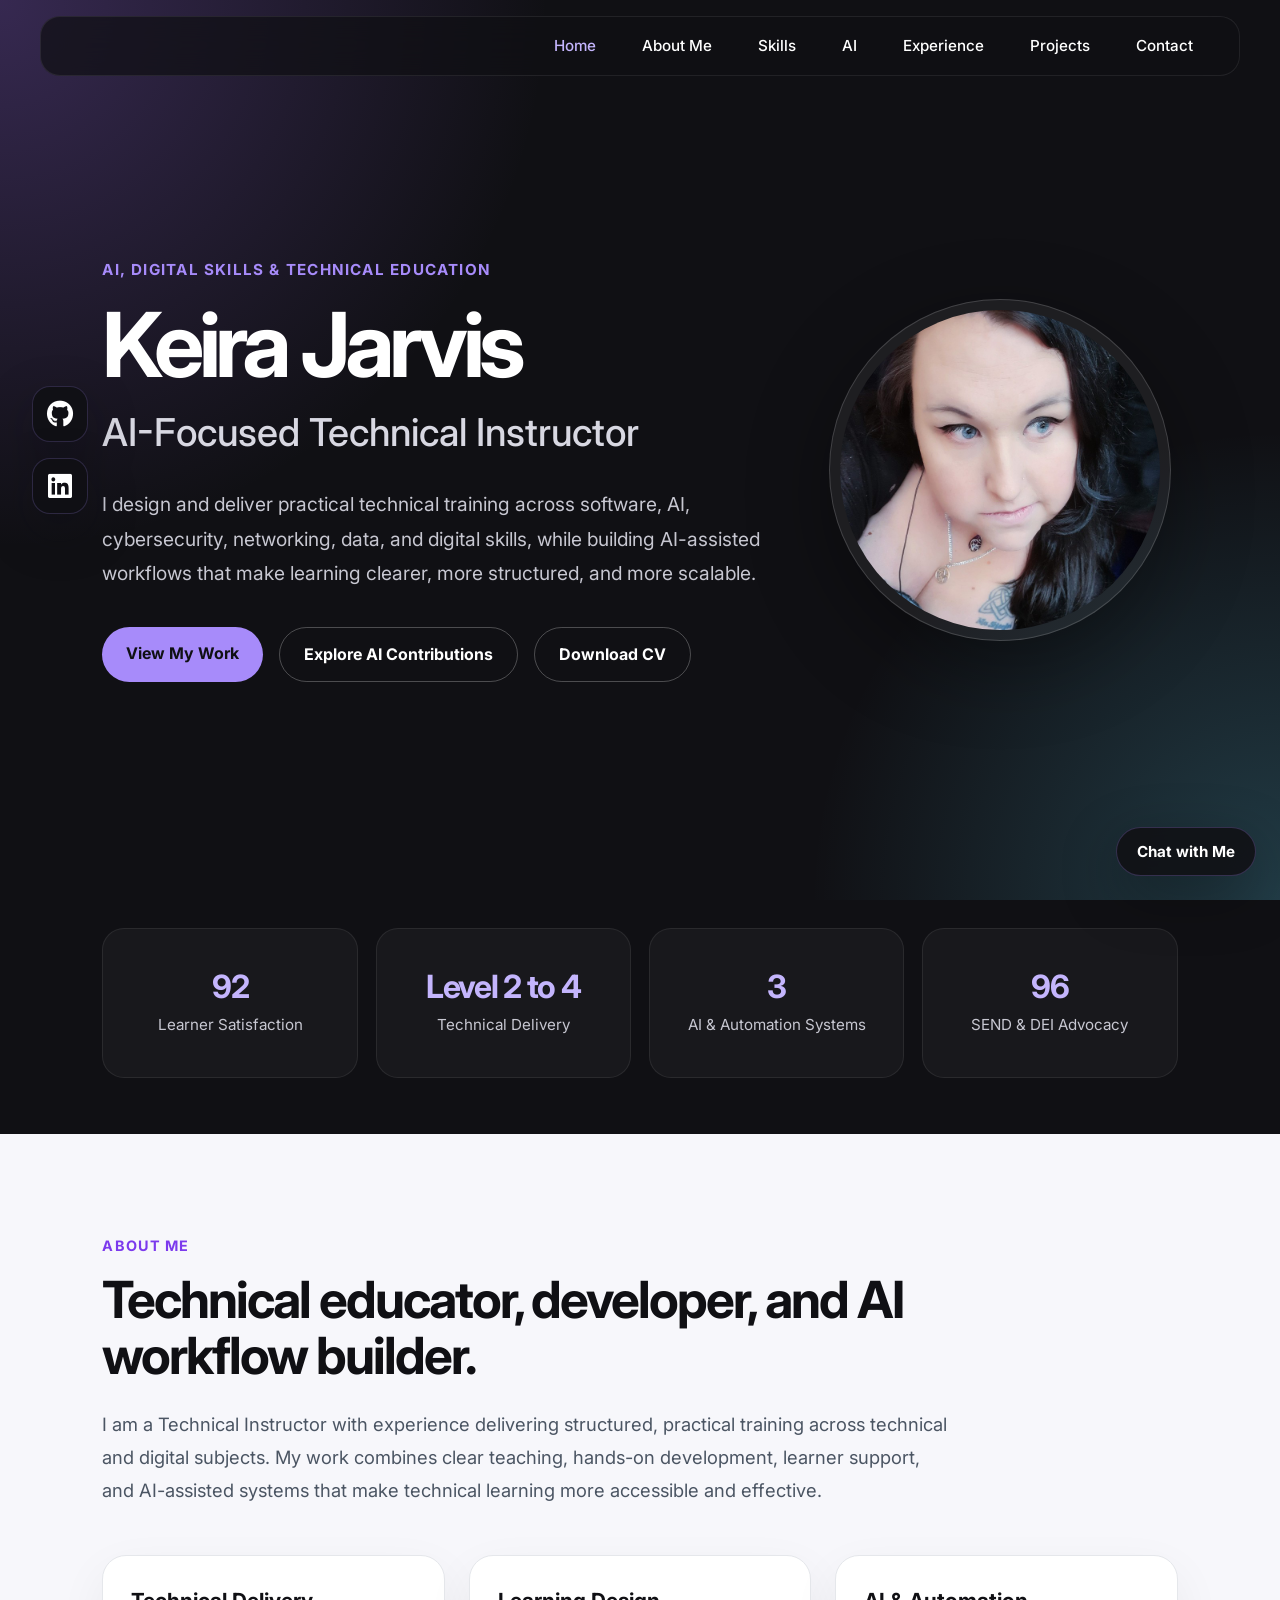
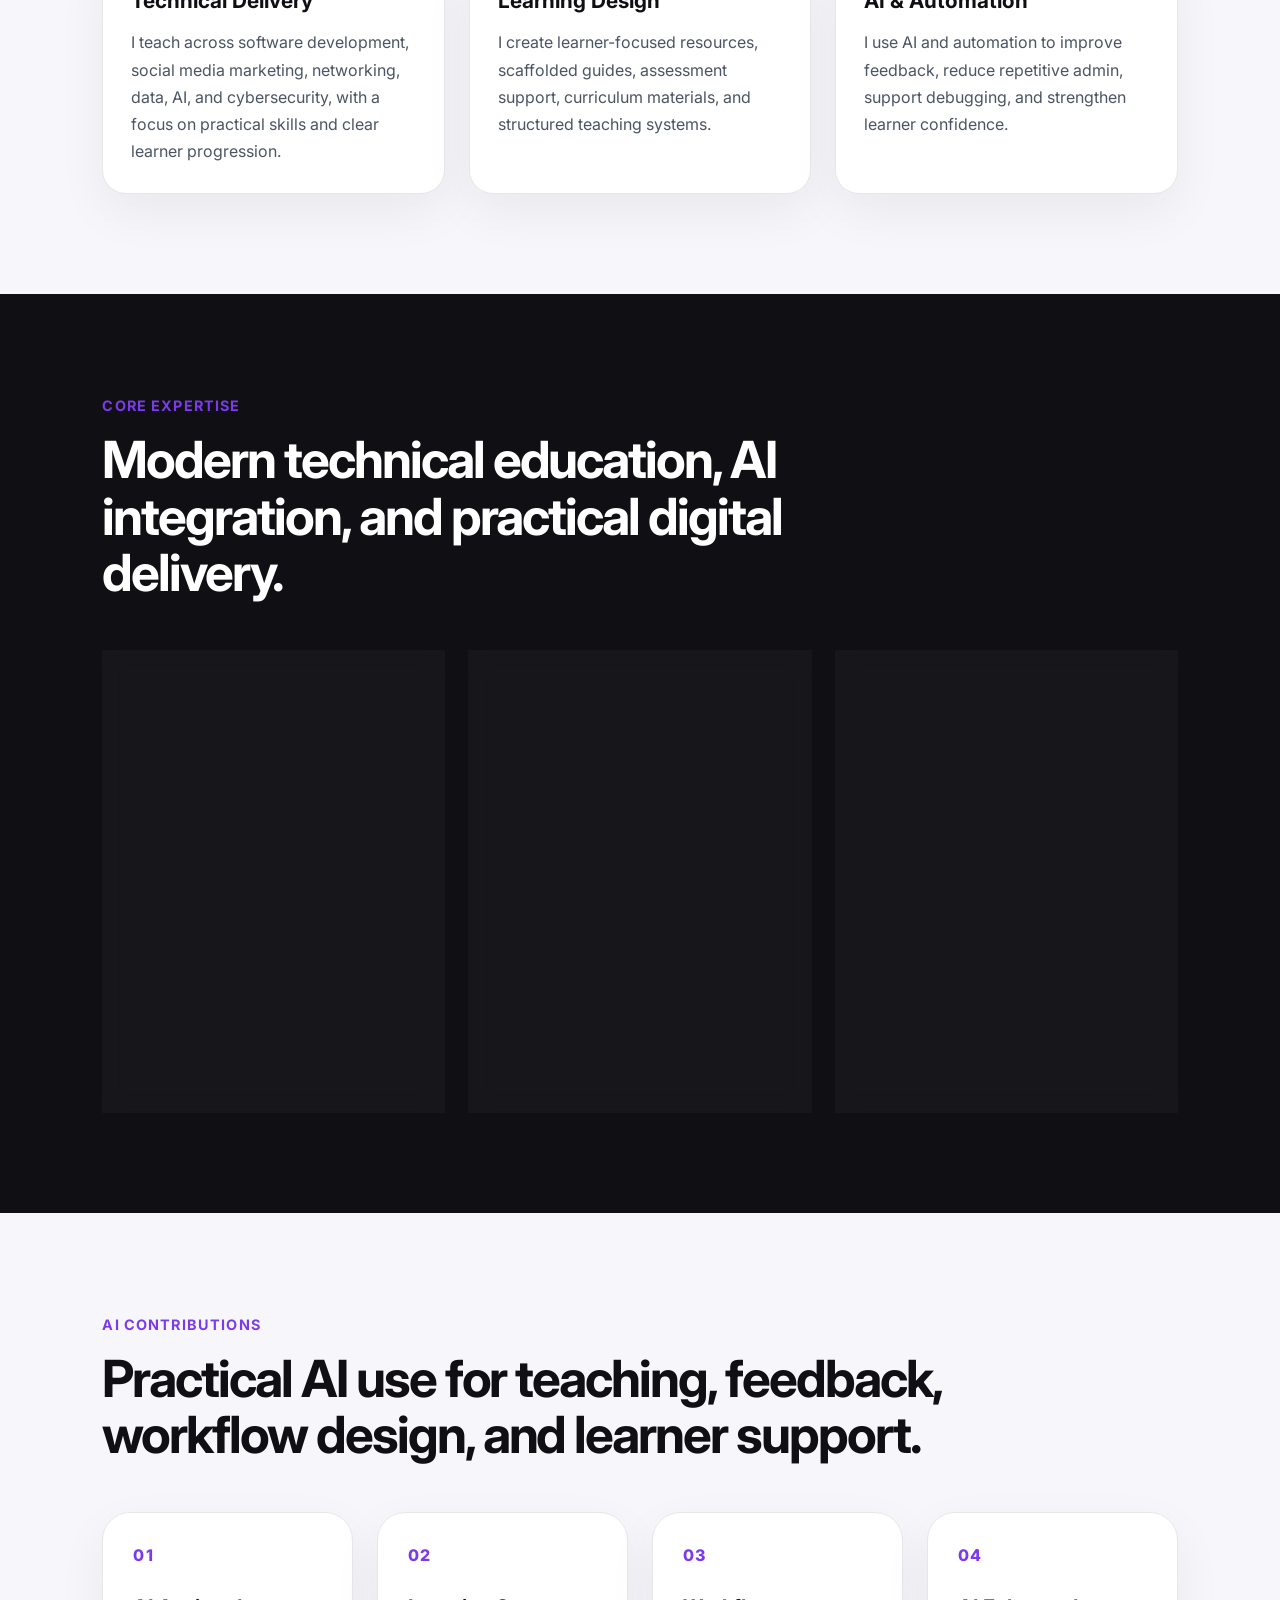
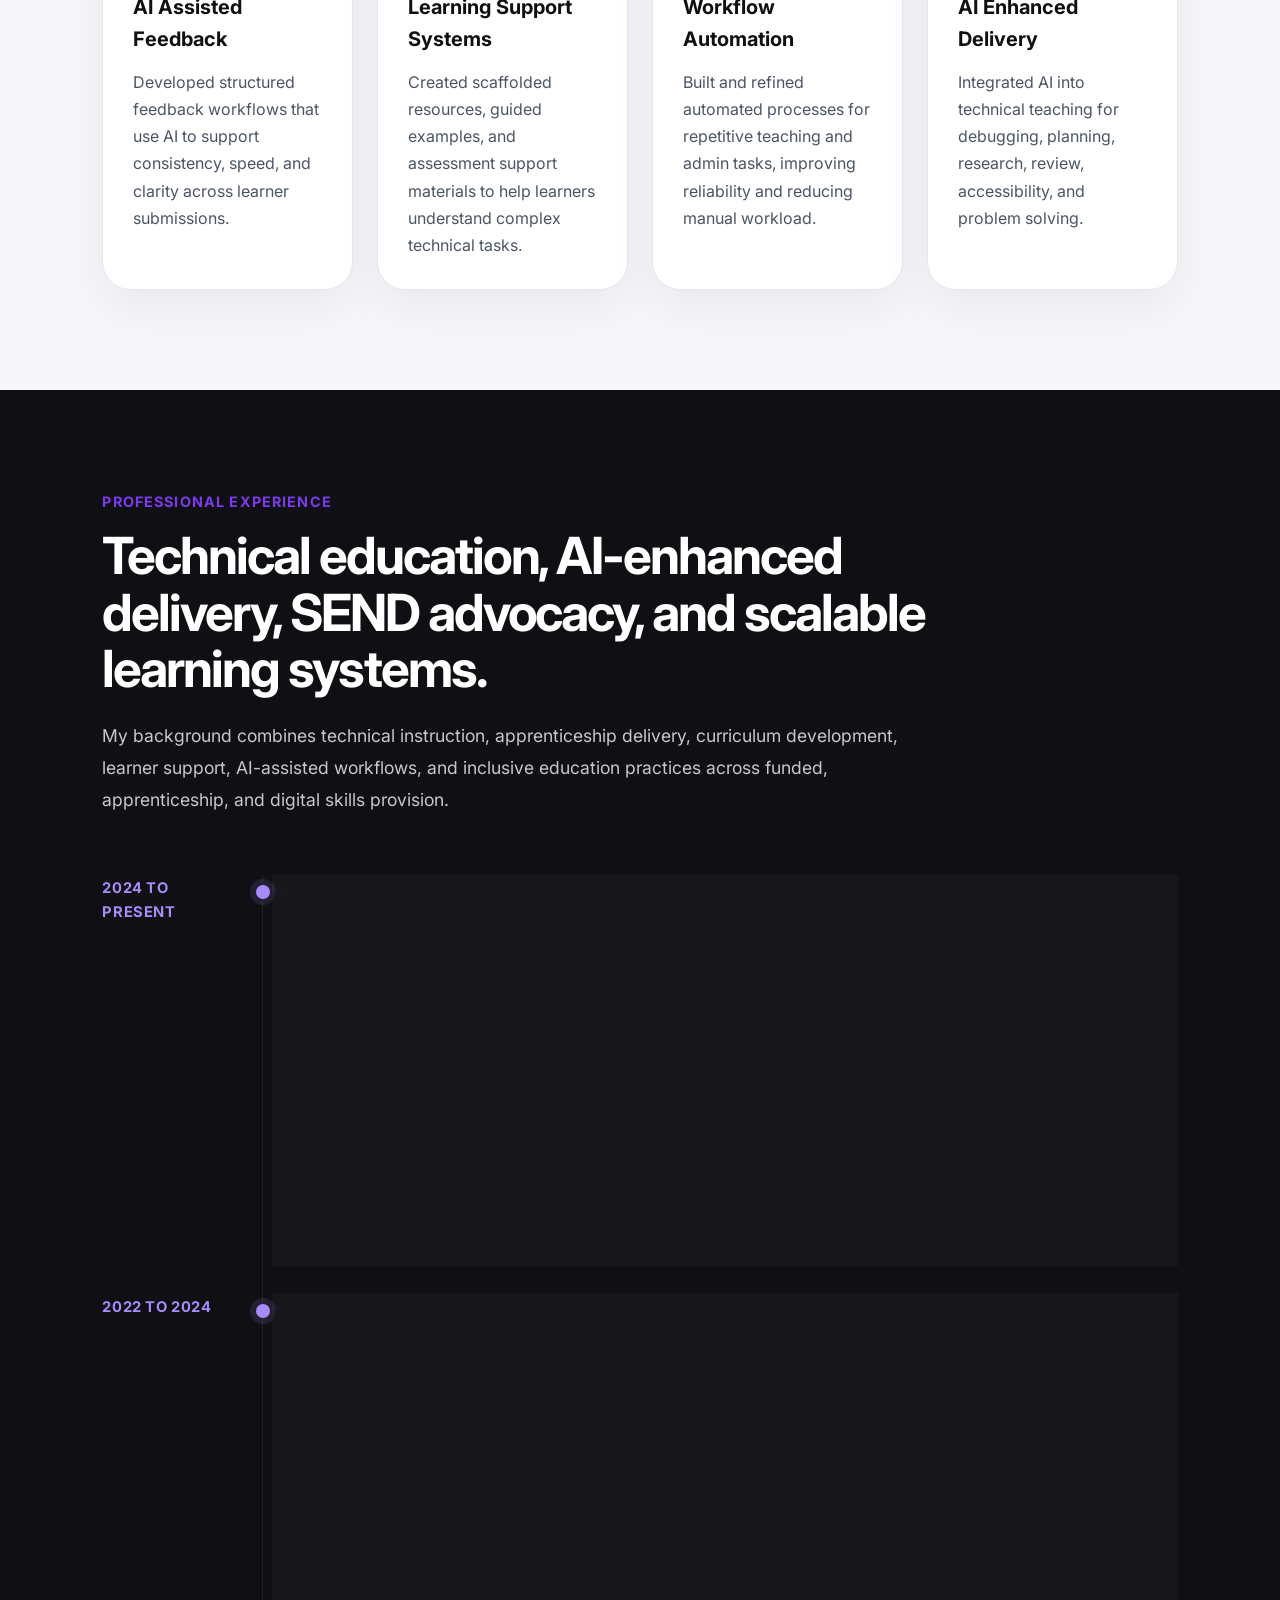
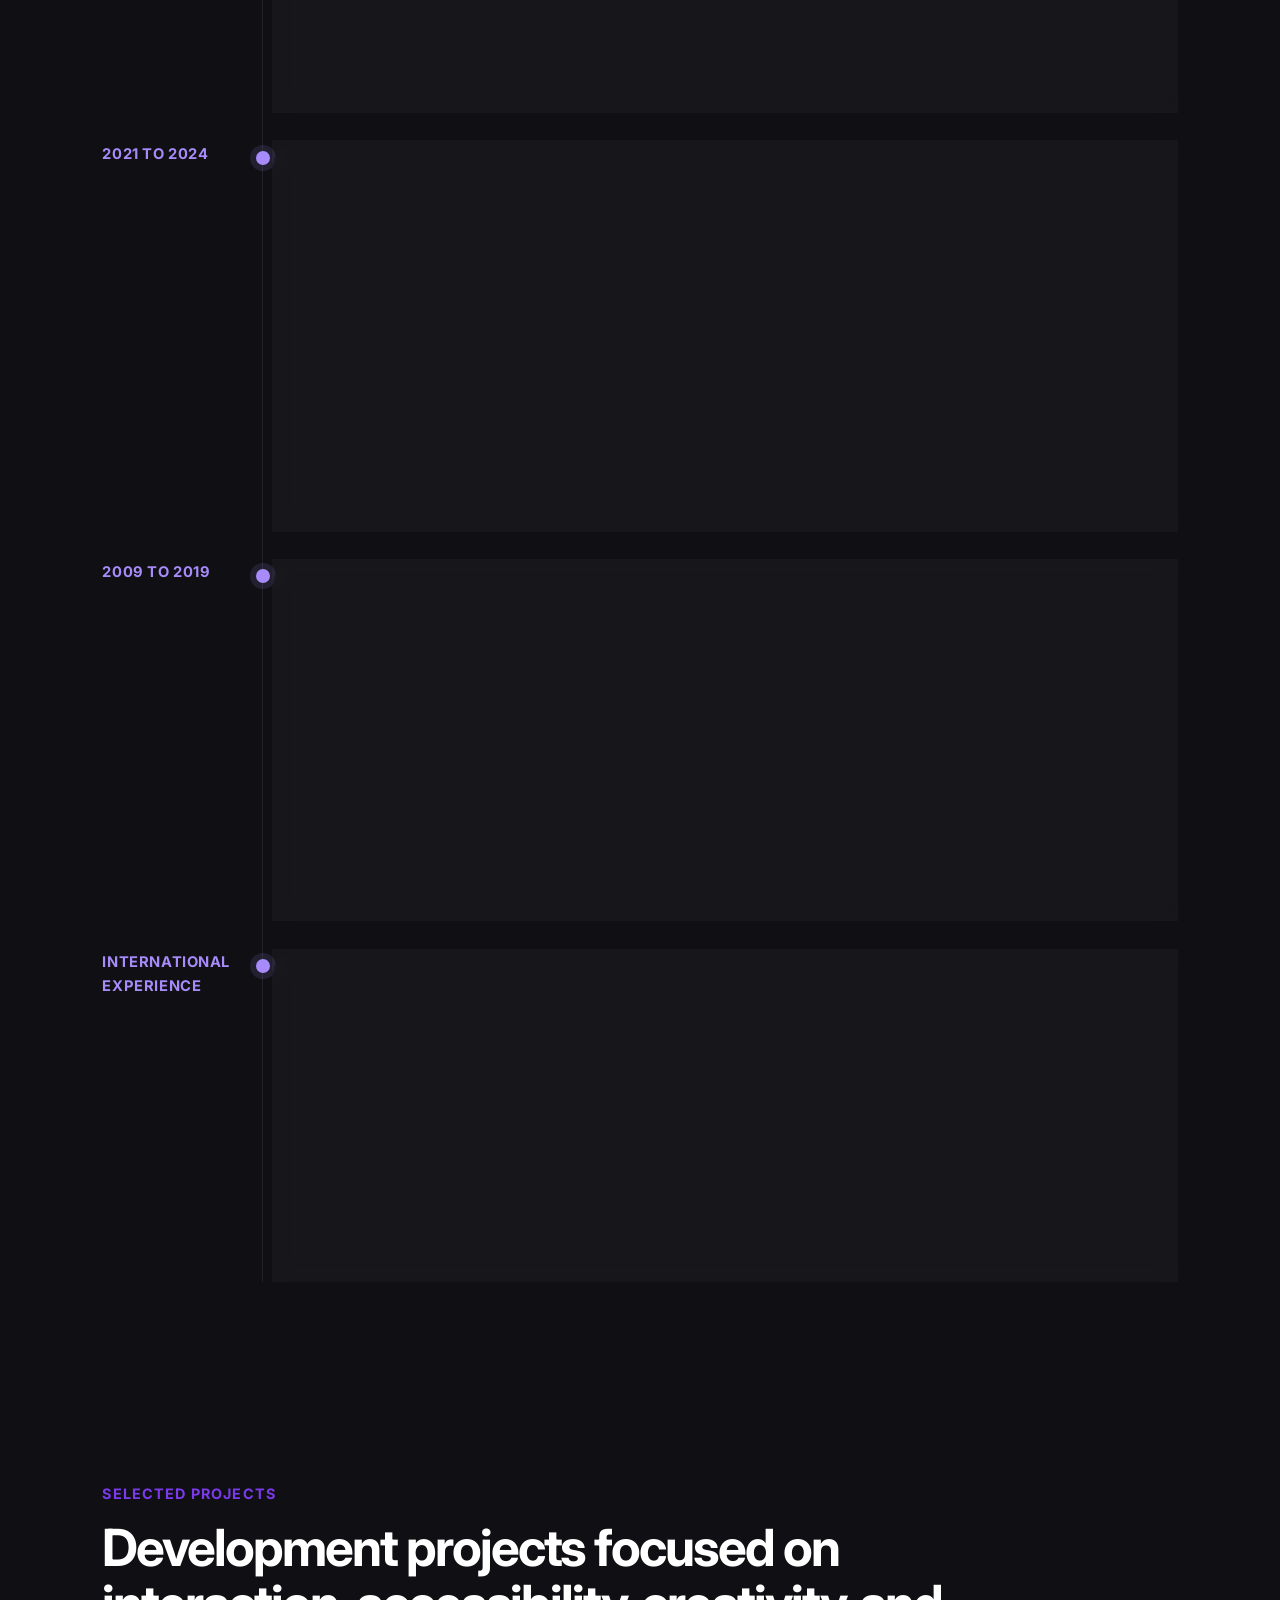
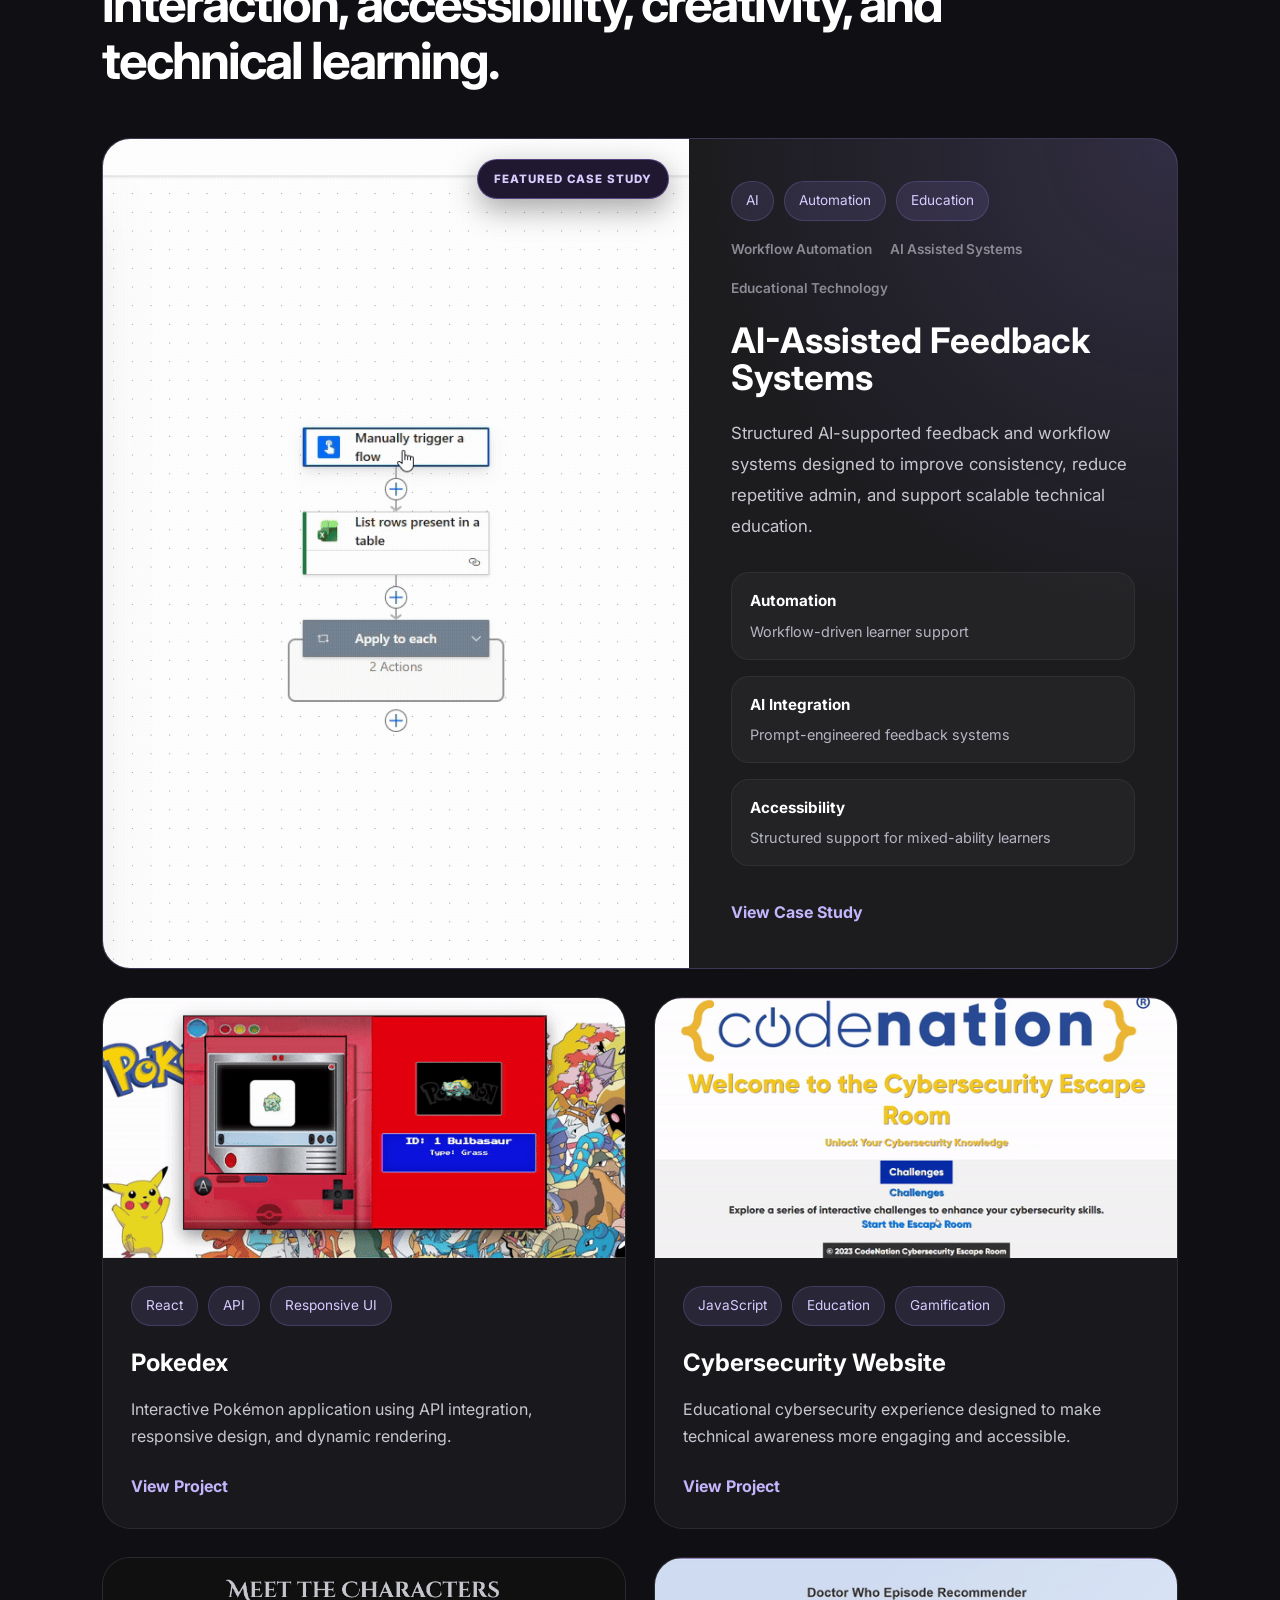
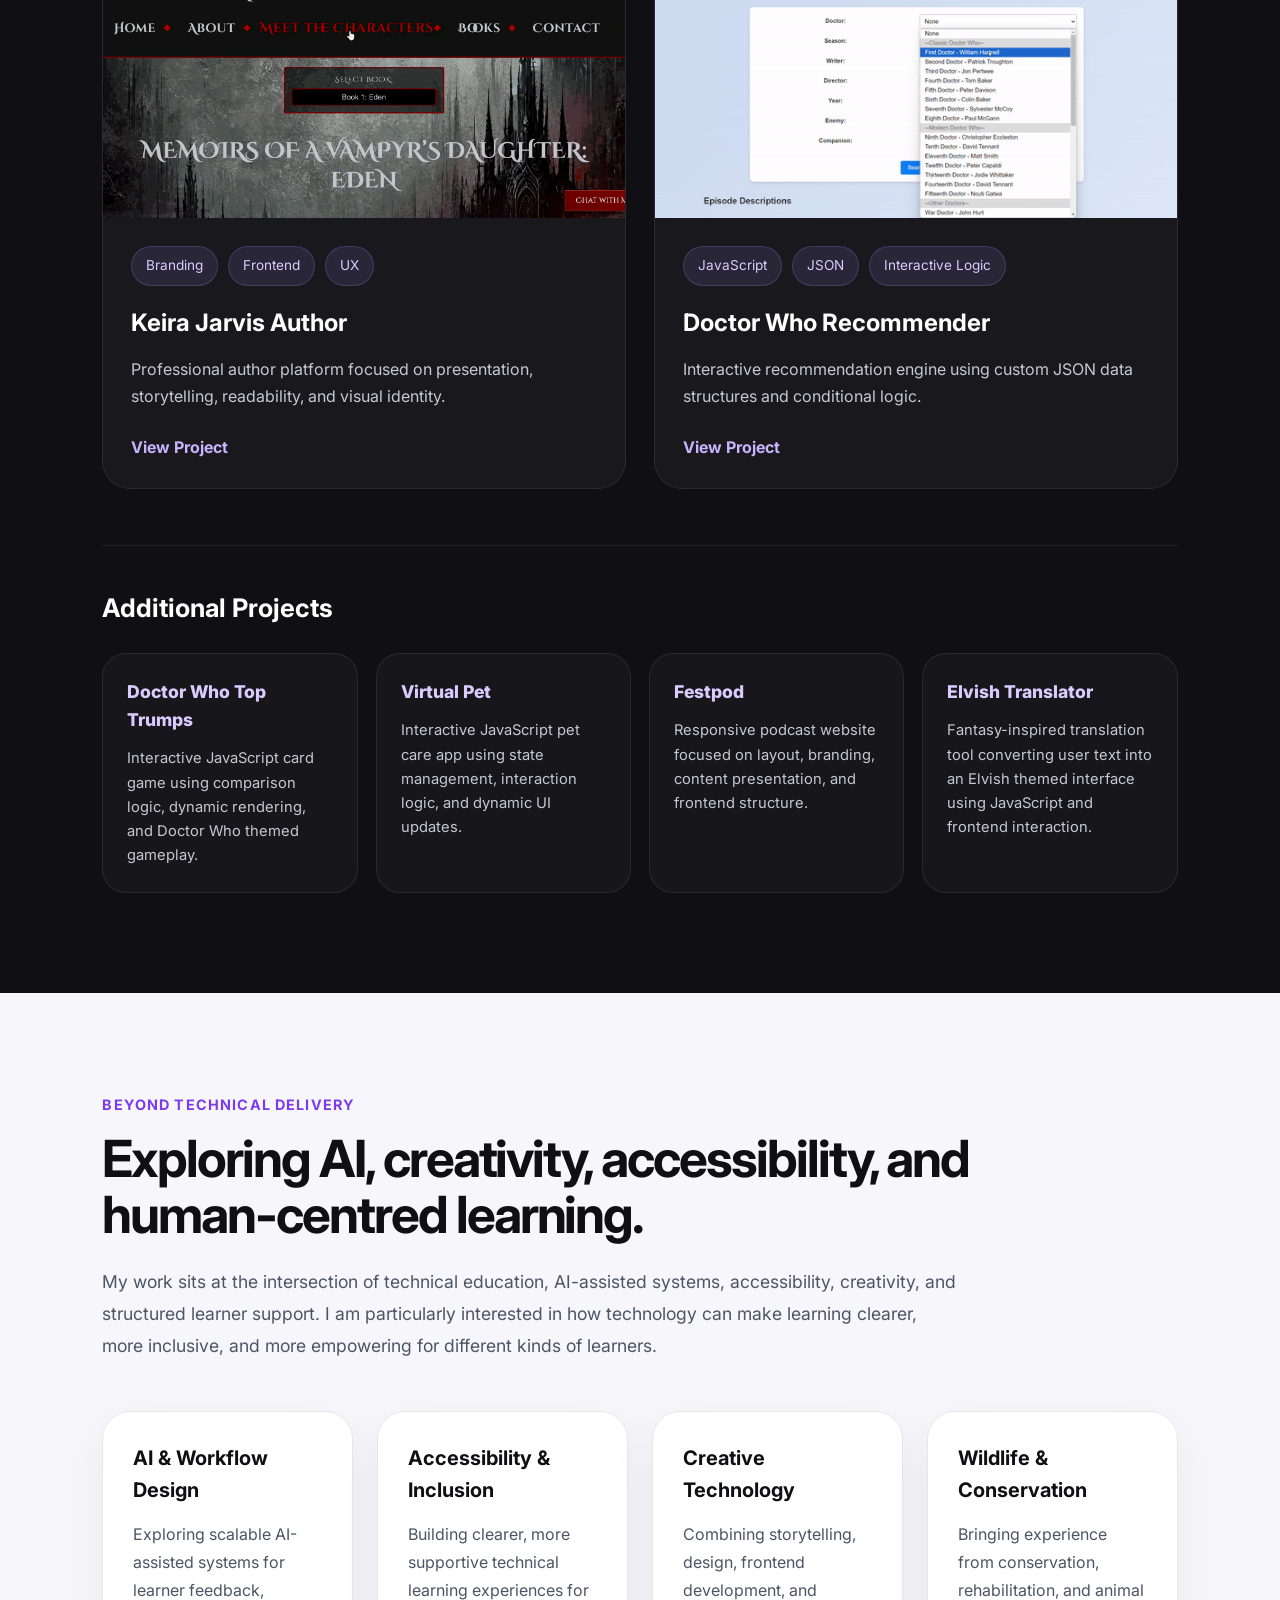
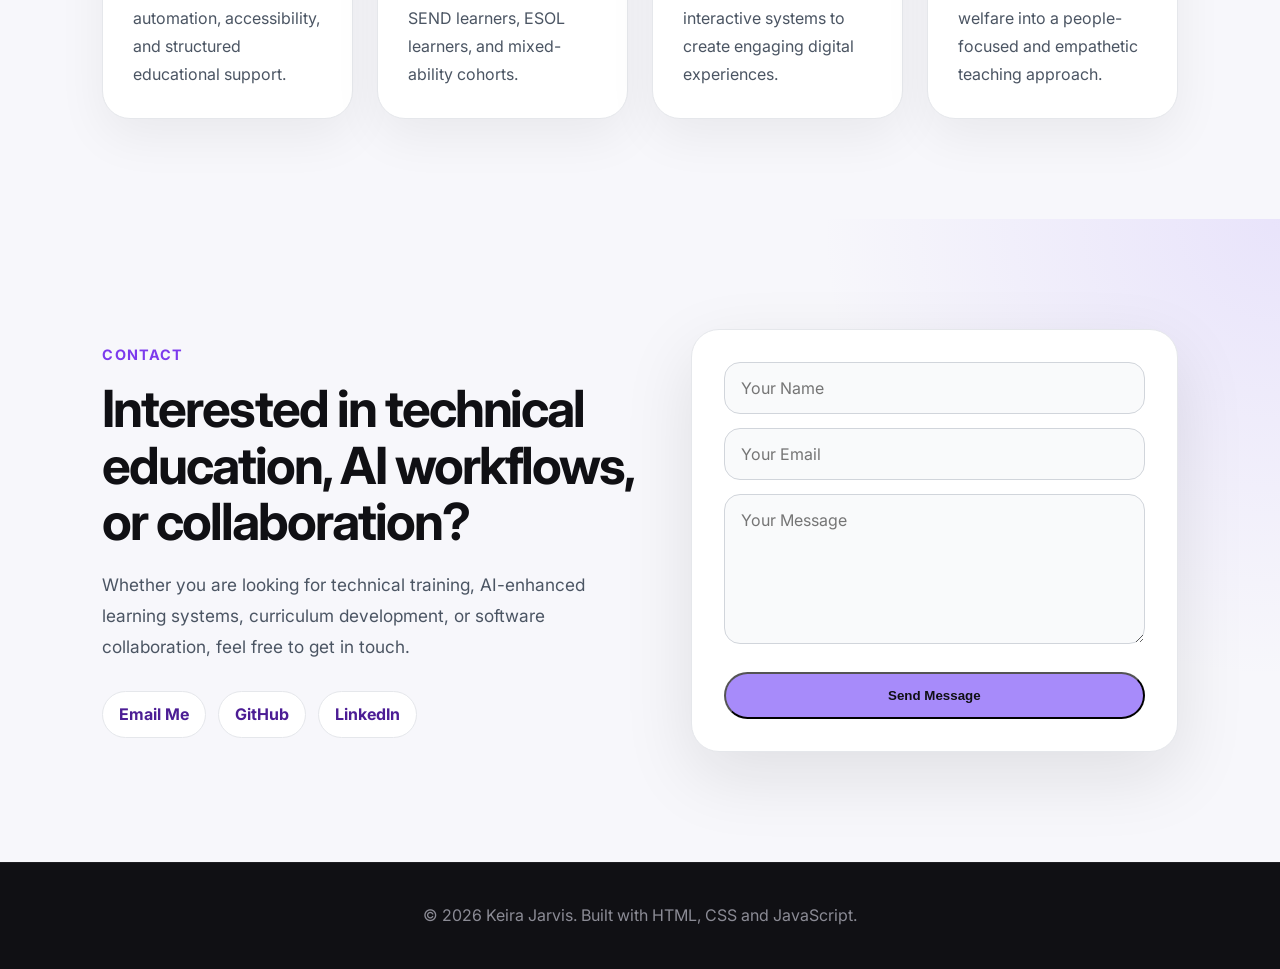
==== commit b719192c: "Add files via upload" ====
--- a/index.html
+++ b/index.html
@@ -830,6 +830,65 @@
 
     <button id="open-chatbot">Chat with Me</button>
 
+    <!-- ================================================ -->
+    <!-- =========== CURRENTLY EXPLORING =============== -->
+    <!-- ================================================ -->
+
+    <section class="exploring-section">
+
+        <div class="section-container">
+
+            <p class="section-eyebrow">
+                Beyond Technical Delivery
+            </p>
+
+            <h2>
+                Exploring AI, creativity, accessibility, and human-centred learning.
+            </h2>
+
+            <p class="exploring-lead">
+                My work sits at the intersection of technical education, AI-assisted systems, accessibility, creativity, and structured learner support. I am particularly interested in how technology can make learning clearer, more inclusive, and more empowering for different kinds of learners.
+            </p>
+
+            <div class="exploring-grid">
+
+                <article class="exploring-card">
+                    <h3>AI & Workflow Design</h3>
+
+                    <p>
+                        Exploring scalable AI-assisted systems for learner feedback, automation, accessibility, and structured educational support.
+                    </p>
+                </article>
+
+                <article class="exploring-card">
+                    <h3>Accessibility & Inclusion</h3>
+
+                    <p>
+                        Building clearer, more supportive technical learning experiences for SEND learners, ESOL learners, and mixed-ability cohorts.
+                    </p>
+                </article>
+
+                <article class="exploring-card">
+                    <h3>Creative Technology</h3>
+
+                    <p>
+                        Combining storytelling, design, frontend development, and interactive systems to create engaging digital experiences.
+                    </p>
+                </article>
+
+                <article class="exploring-card">
+                    <h3>Wildlife & Conservation</h3>
+
+                    <p>
+                        Bringing experience from conservation, rehabilitation, and animal welfare into a people-focused and empathetic teaching approach.
+                    </p>
+                </article>
+
+            </div>
+
+        </div>
+
+    </section>
 
     <!-- ================================================ -->
     <!-- =============== CONTACT SECTION ================ -->
--- a/styles.css
+++ b/styles.css
@@ -387,6 +387,103 @@
     line-height: 1.7;
 }
 
+/* ============================================= */
+/* ========== CURRENTLY EXPLORING ============== */
+/* ============================================= */
+
+.exploring-section {
+    padding: 100px 8%;
+
+    background: #f7f7fb;
+    color: #101014;
+}
+
+.exploring-section h2 {
+    max-width: 900px;
+
+    margin-bottom: 24px;
+
+    font-size: clamp(2rem, 4vw, 3.2rem);
+
+    line-height: 1.1;
+    letter-spacing: -0.04em;
+}
+
+.exploring-lead {
+    max-width: 860px;
+
+    margin-bottom: 50px;
+
+    color: #4b5563;
+
+    font-size: 1.1rem;
+    line-height: 1.8;
+}
+
+.exploring-grid {
+    display: grid;
+
+    grid-template-columns: repeat(4, 1fr);
+
+    gap: 24px;
+}
+
+.exploring-card {
+    padding: 30px;
+
+    border-radius: 28px;
+
+    background: #ffffff;
+
+    border: 1px solid #e5e7eb;
+
+    box-shadow: 0 18px 50px rgba(16, 16, 20, 0.06);
+
+    transition:
+        transform 0.25s ease,
+        border-color 0.25s ease;
+}
+
+.exploring-card:hover {
+    transform: translateY(-4px);
+
+    border-color: rgba(167, 139, 250, 0.35);
+}
+
+.exploring-card h3 {
+    margin-bottom: 14px;
+
+    font-size: 1.25rem;
+}
+
+.exploring-card p {
+    color: #4b5563;
+
+    line-height: 1.75;
+}
+
+
+/* ============================================= */
+/* ============== RESPONSIVE =================== */
+/* ============================================= */
+
+@media (max-width: 1000px) {
+
+    .exploring-grid {
+        grid-template-columns: repeat(2, 1fr);
+    }
+}
+
+@media (max-width: 768px) {
+
+    .exploring-section {
+        padding: 80px 24px;
+    }
+
+    .exploring-grid {
+        grid-template-columns: 1fr;
+    }
+}
 
 /* ============================================= */
 /* ============== CONTACT SECTION ============== */
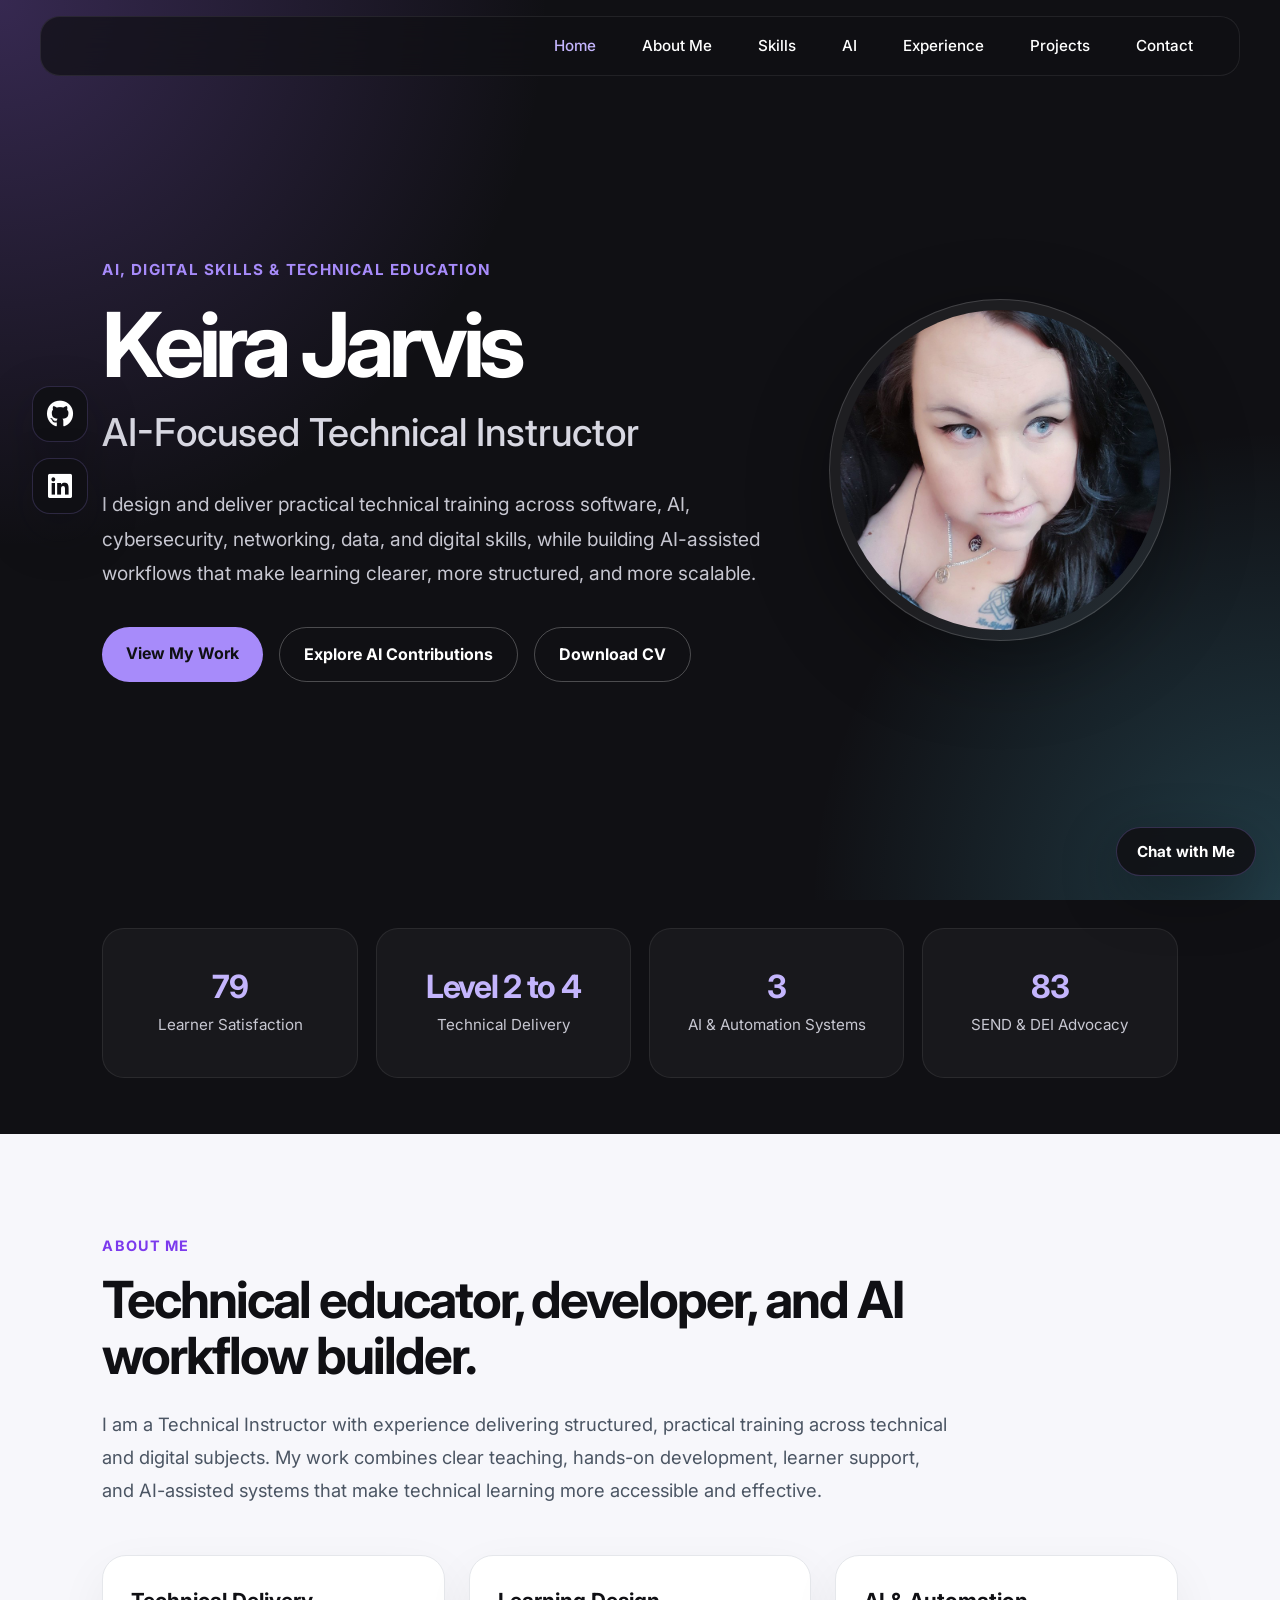
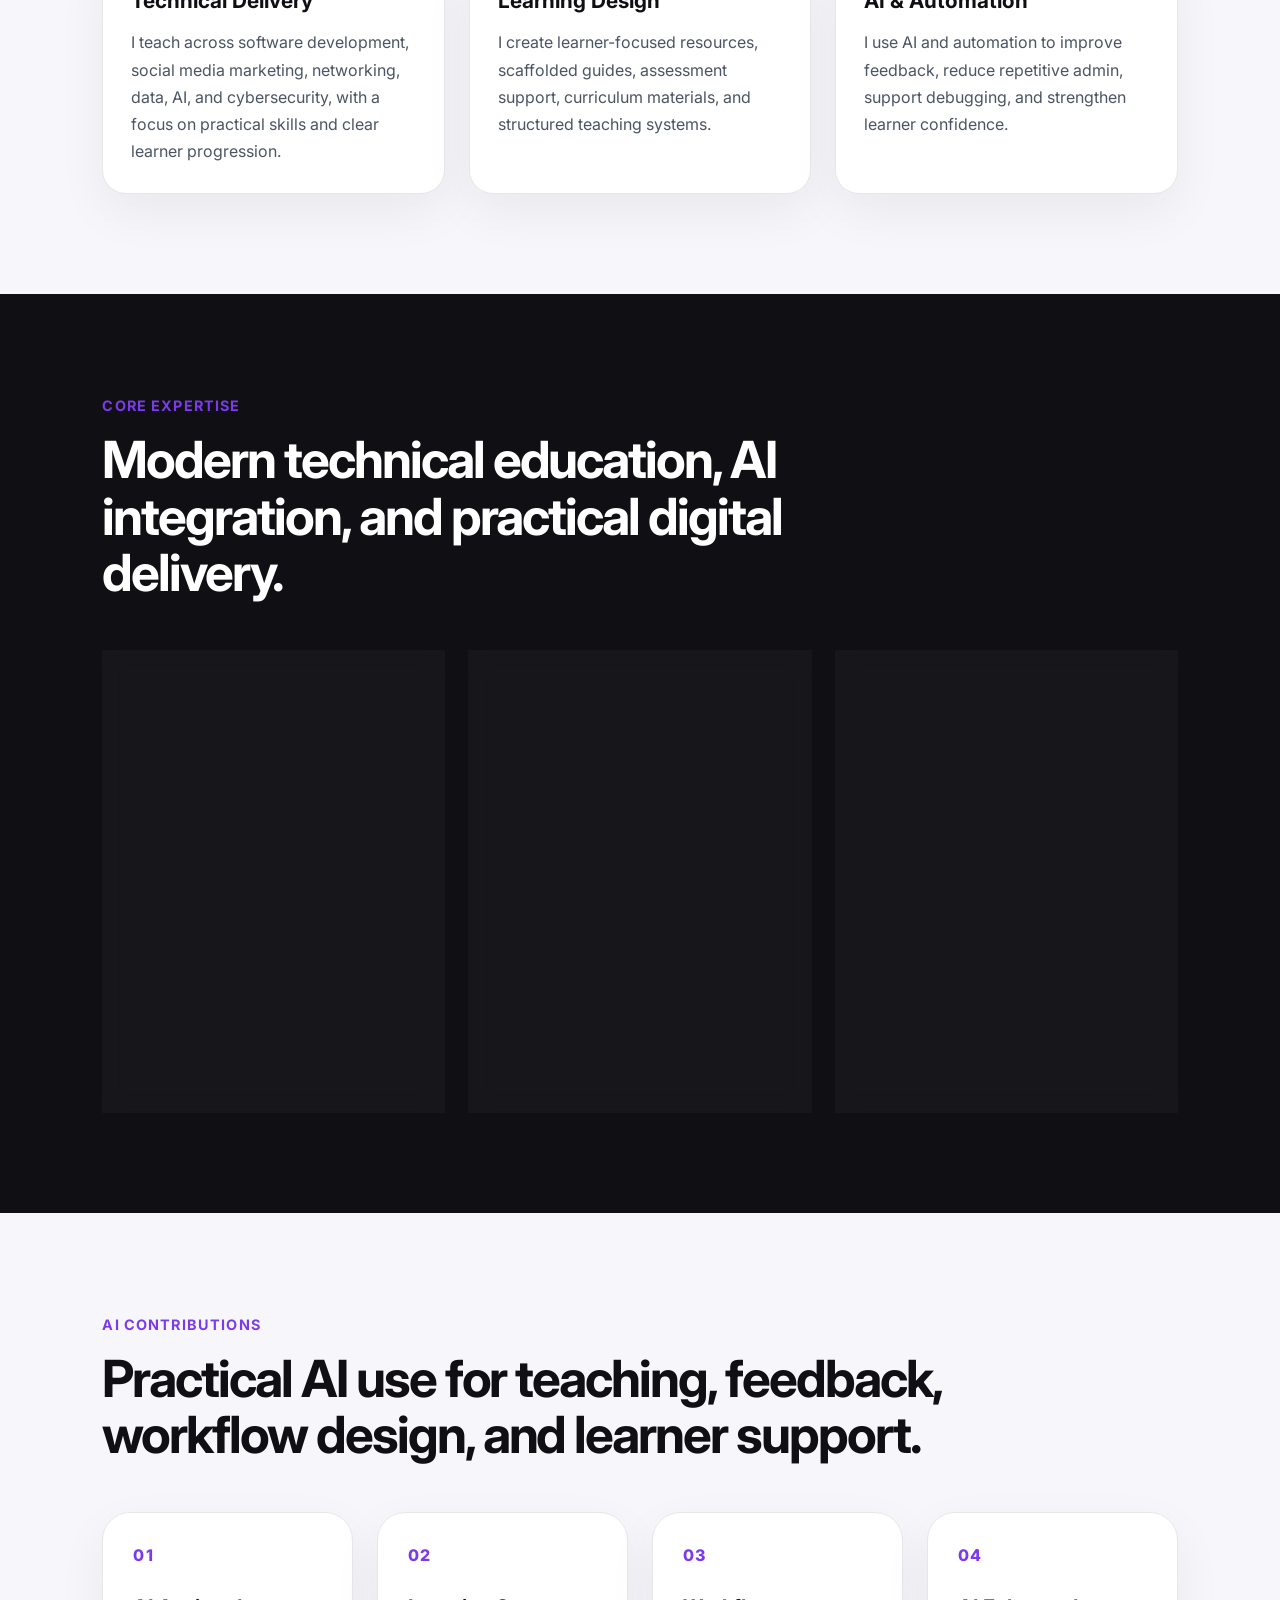
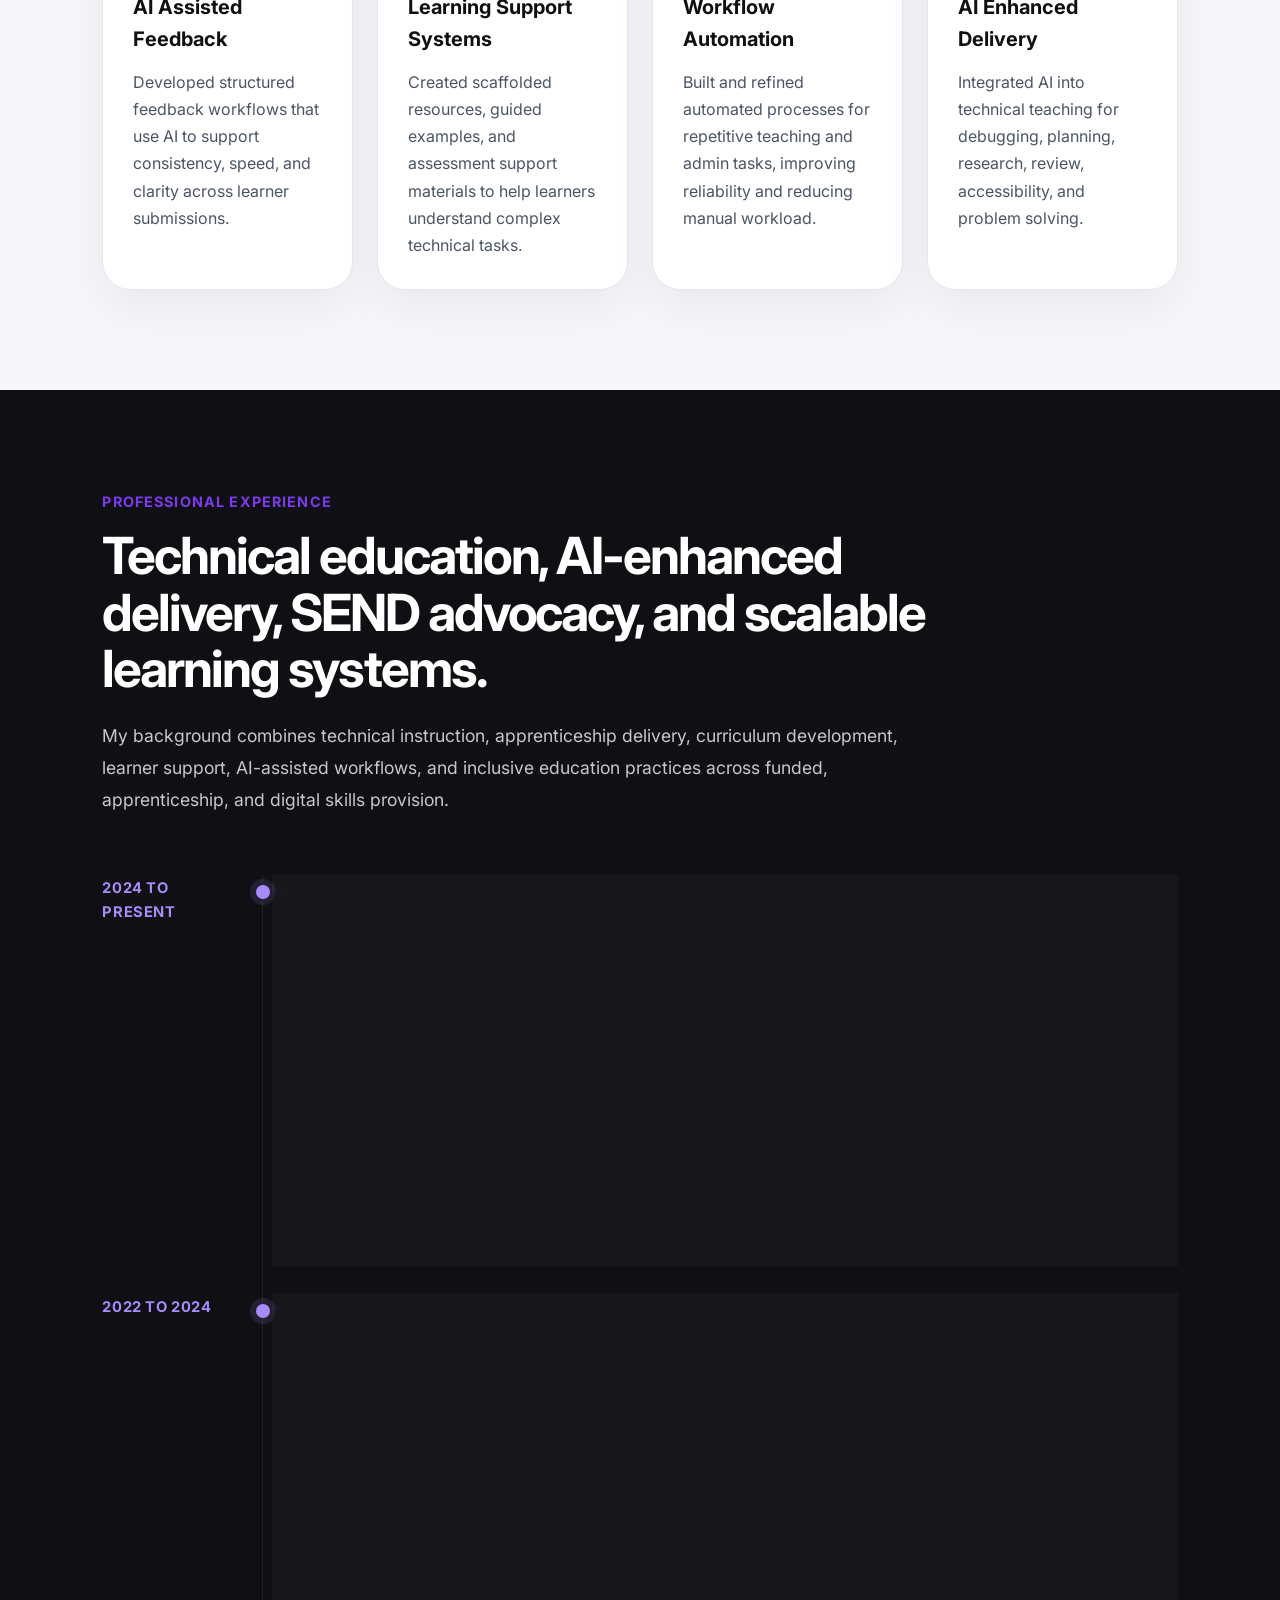
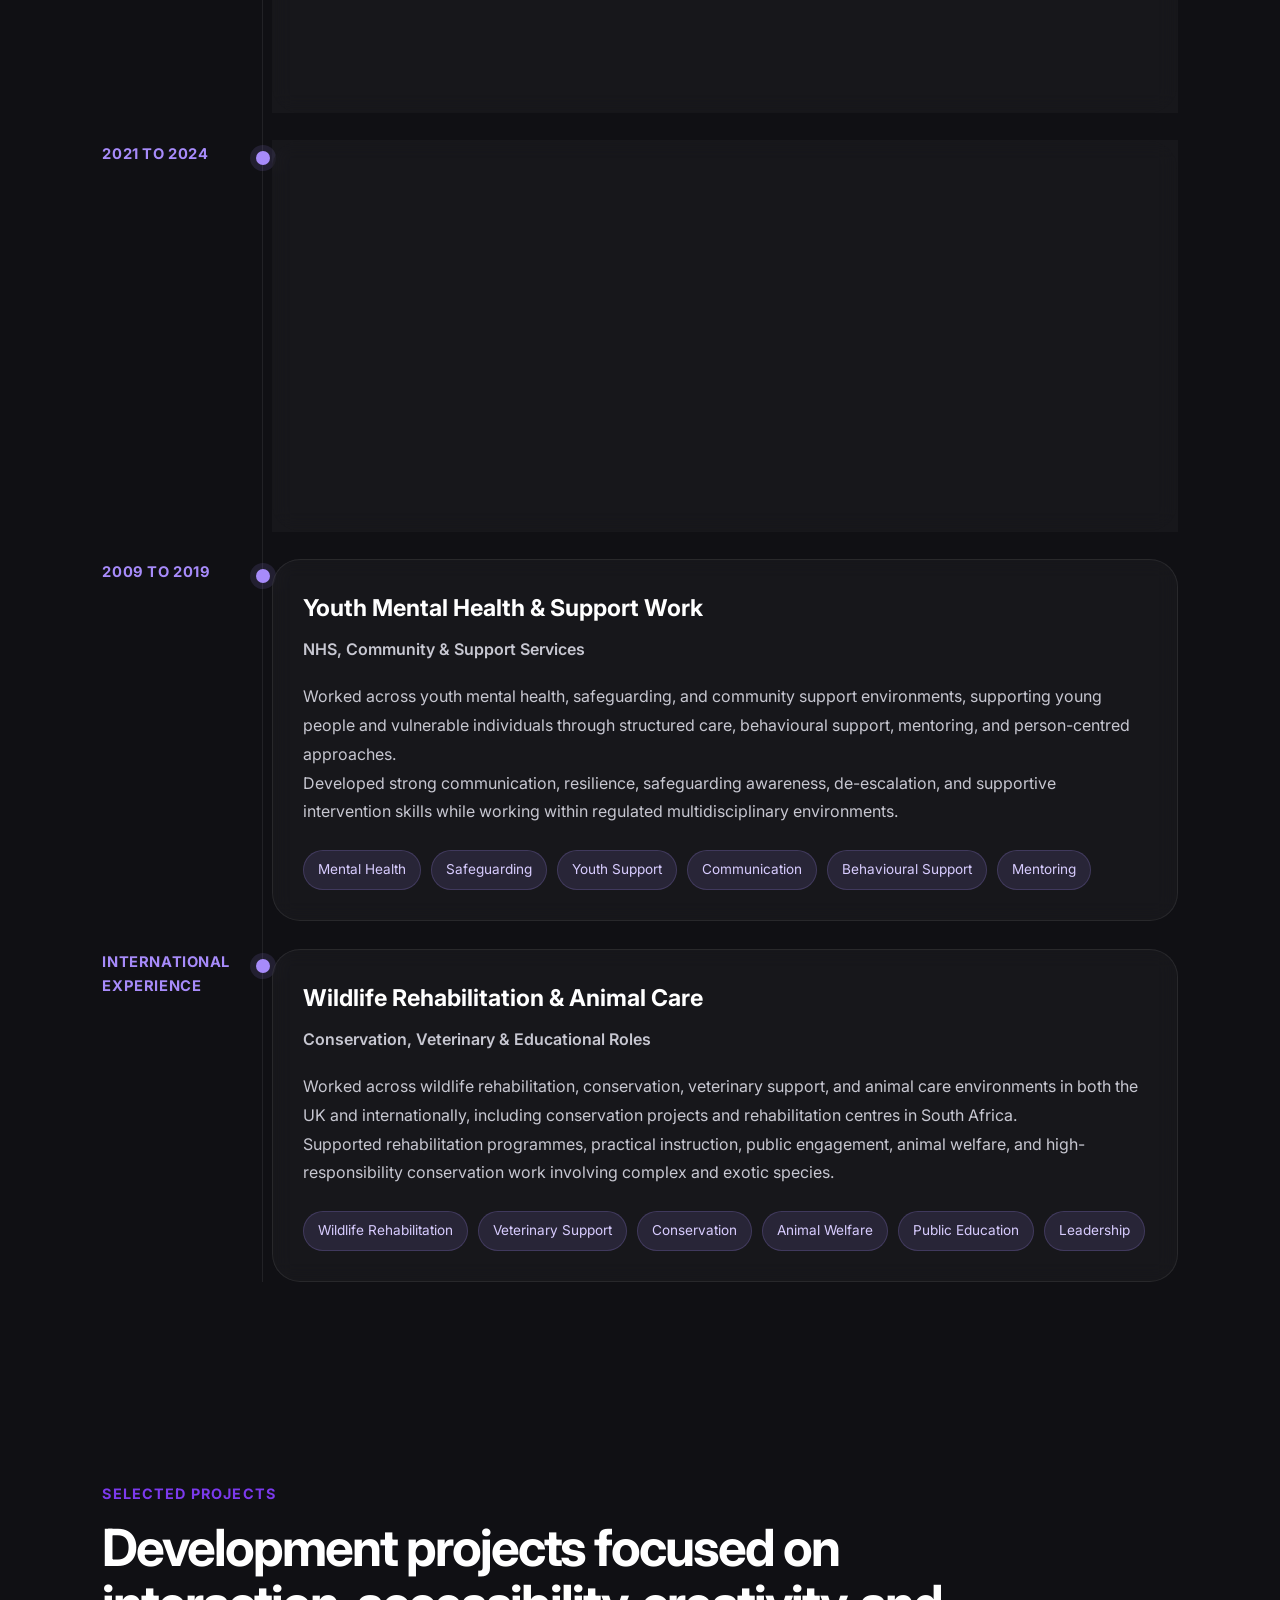
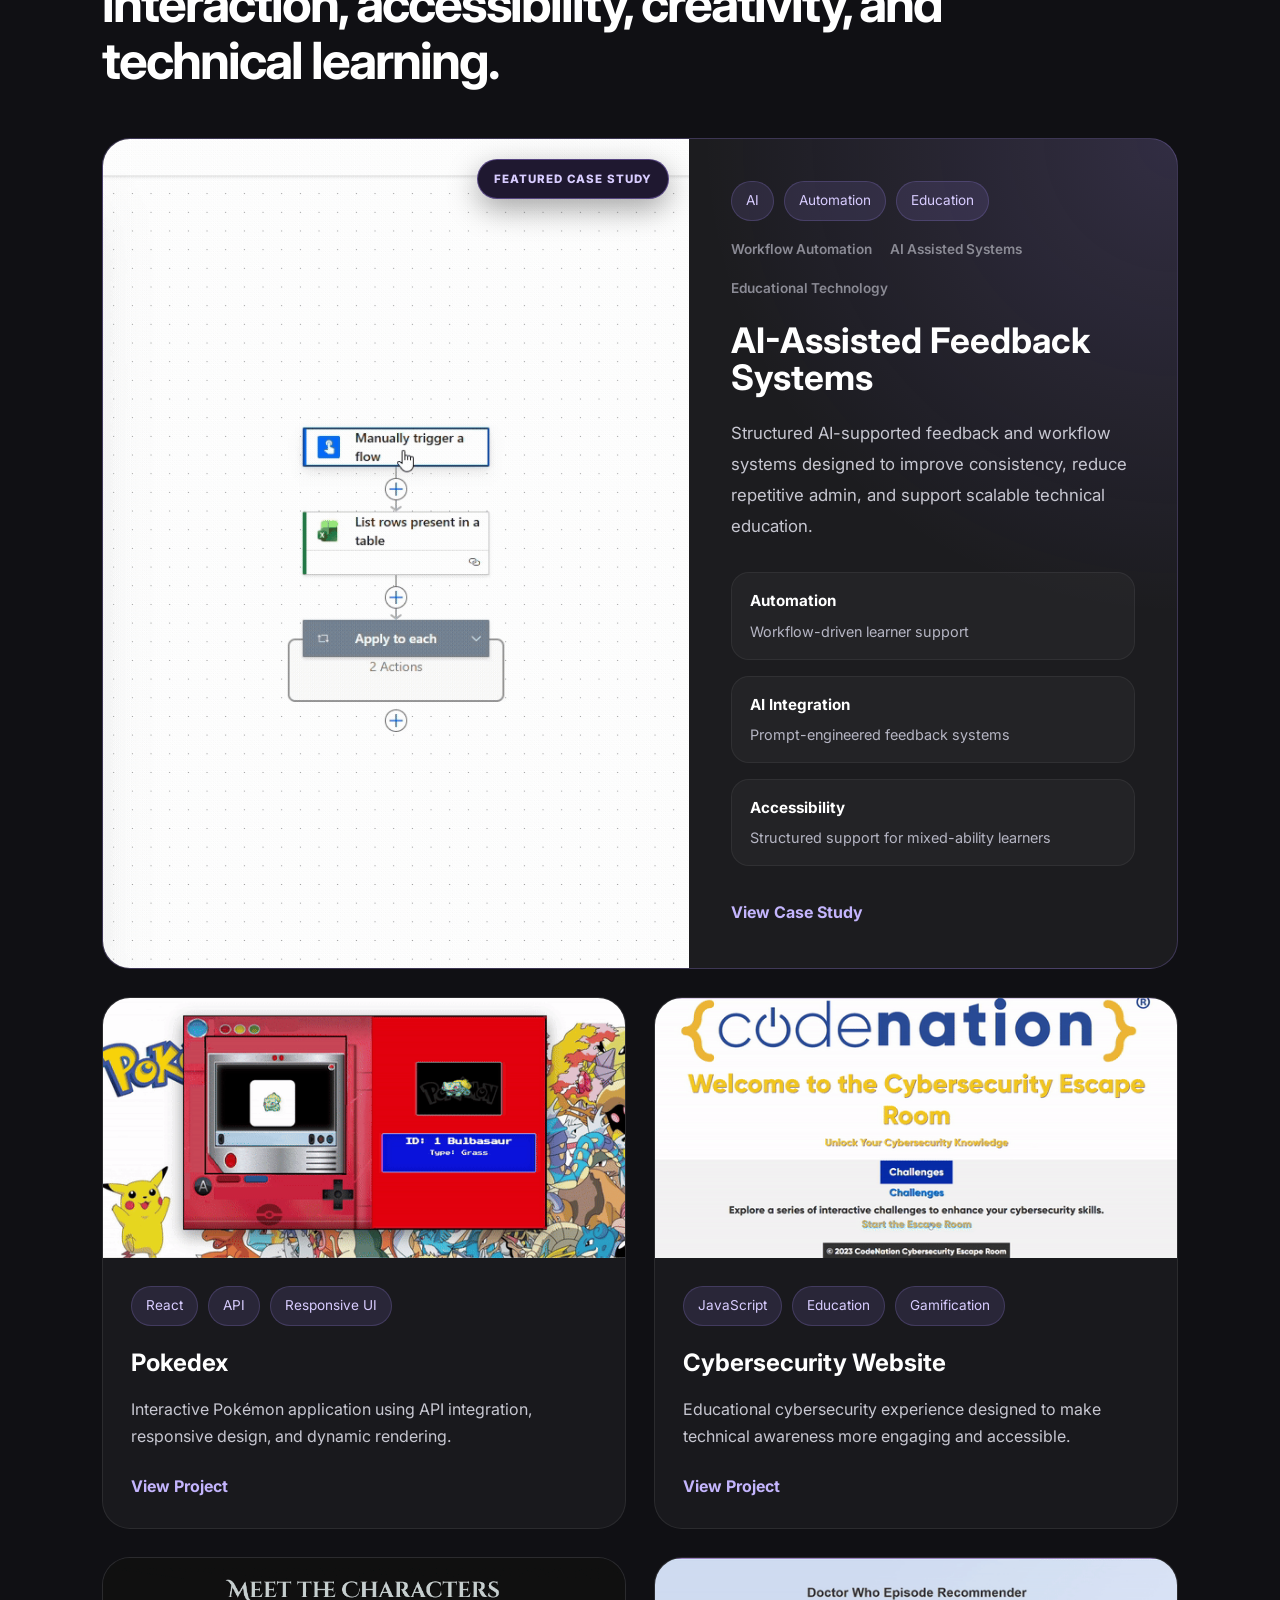
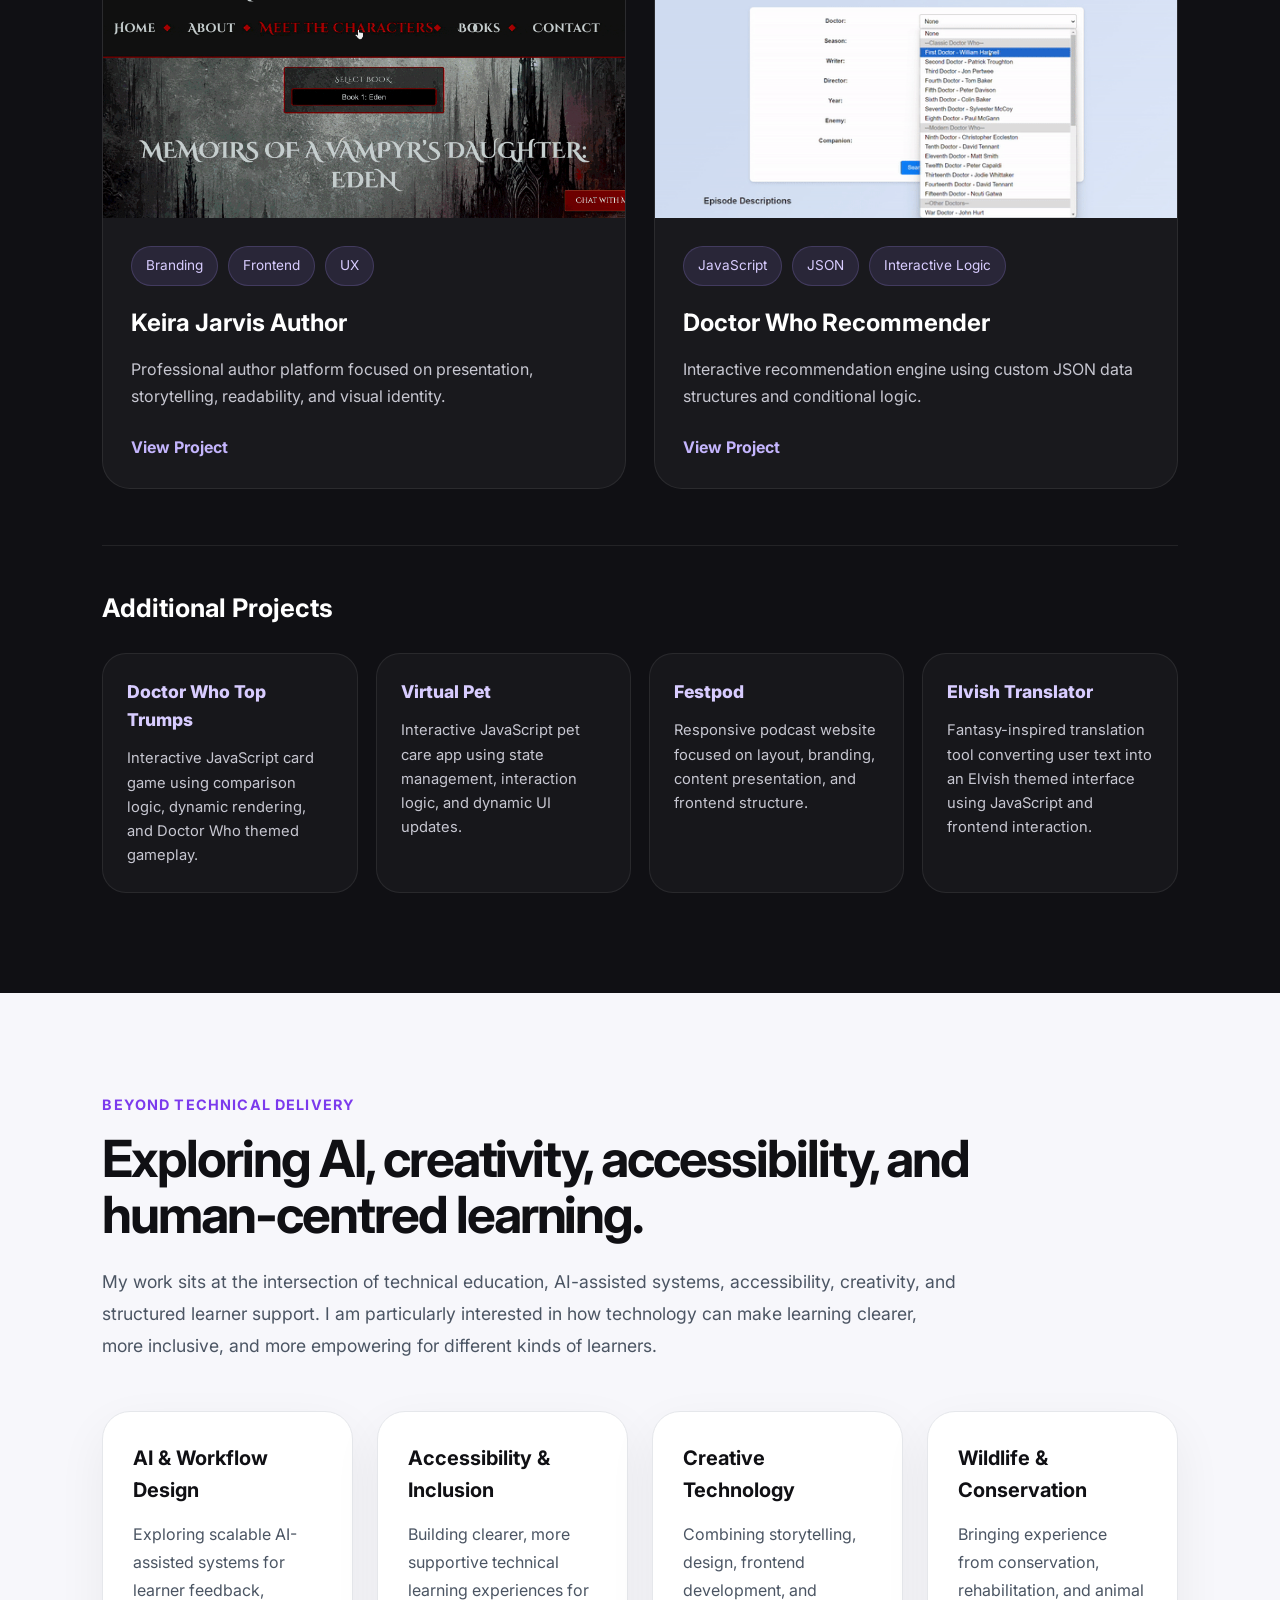
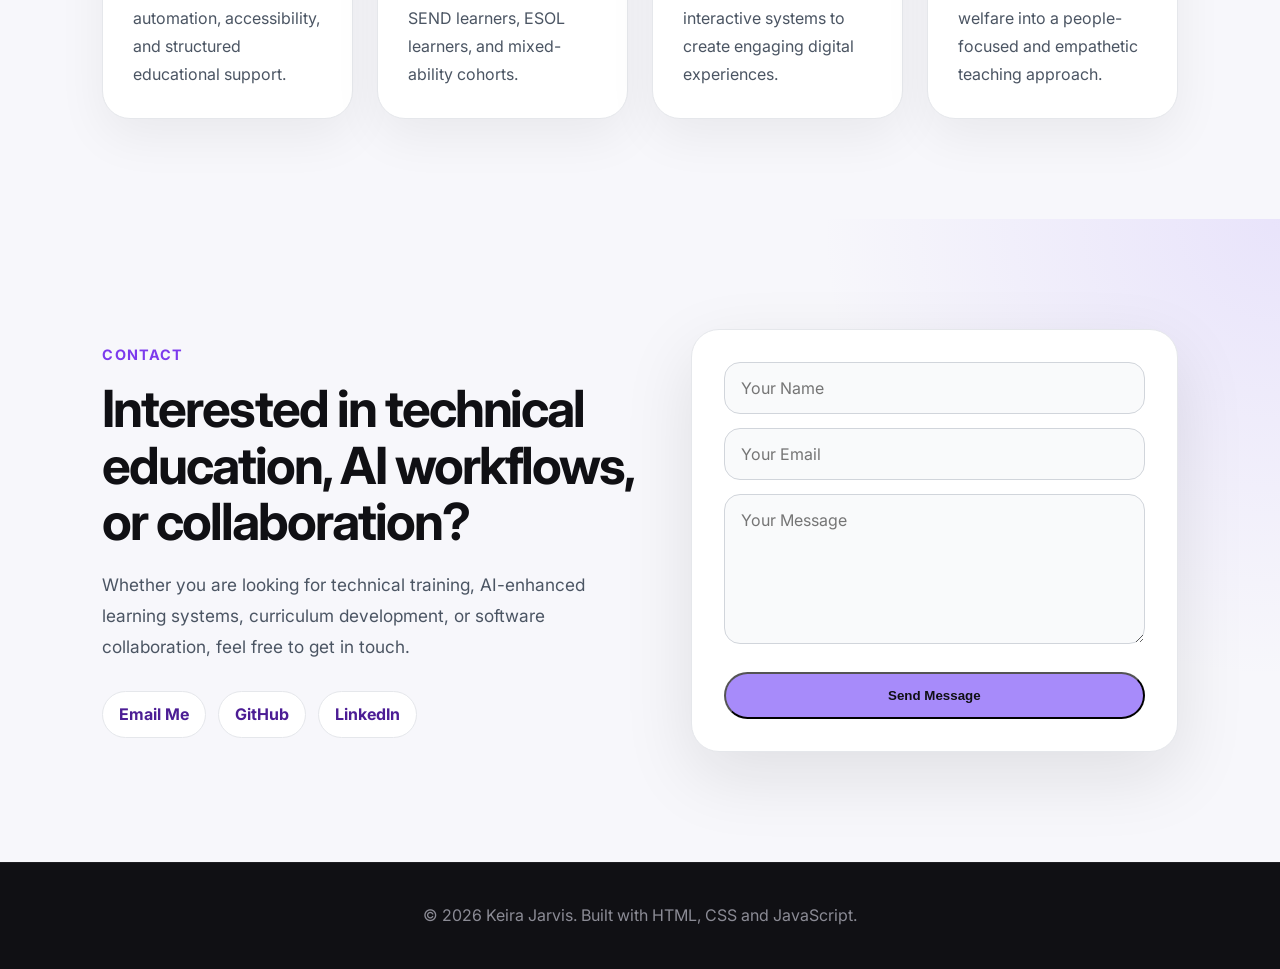
==== commit 3989e20e: "Add files via upload" ====
--- a/index.html
+++ b/index.html
@@ -824,7 +824,7 @@
         </div>
 
         <div id="hint">
-            Try: fun fact, pets, books, gaming, travel, music
+            Try asking about AI workflows, SEND support, DEI work, projects, teaching style, books, gaming, wildlife, or career background.
         </div>
     </div>
 
--- a/chatbot.css
+++ b/chatbot.css
@@ -89,8 +89,8 @@
 /* ============================================= */
 
 #response {
-    min-height: 130px;
-    max-height: 160px;
+    min-height: 190px;
+    max-height: 240px;
 
     margin-bottom: 18px;
     padding: 18px;
@@ -181,14 +181,15 @@
     flex-wrap: wrap;
     gap: 10px;
     margin-bottom: 16px;
+
 }
 
 #options button {
     flex: 1 1 calc(50% - 10px);
     max-width: calc(50% - 5px);
 
-    min-height: 44px;
-    padding: 8px 10px;
+    min-height: 52px;
+    padding: 10px 14px;
 
     border: 1px solid rgba(167, 139, 250, 0.18);
     border-radius: 999px;
@@ -197,8 +198,8 @@
     color: #d8ccff;
 
     font-family: inherit;
-    font-size: 0.82rem;
-    font-weight: 600;
+    font-size: 0.9rem;
+    font-weight: 650;
 
     white-space: normal;
     overflow-wrap: break-word;
@@ -223,6 +224,39 @@
     max-width: 100%;
 }
 
+#random-fact-button {
+    width: 100%;
+
+    margin-top: 14px;
+    padding: 13px 18px;
+
+    border: 1px solid rgba(167, 139, 250, 0.3);
+    border-radius: 999px;
+
+    background: rgba(167, 139, 250, 0.14);
+
+    color: #d8ccff;
+
+    font-family: inherit;
+    font-size: 0.95rem;
+    font-weight: 800;
+
+    cursor: pointer;
+
+    transition:
+        background-color 0.2s ease,
+        border-color 0.2s ease,
+        transform 0.2s ease;
+}
+
+#random-fact-button:hover {
+    transform: translateY(-2px);
+
+    background: rgba(167, 139, 250, 0.22);
+
+    border-color: rgba(167, 139, 250, 0.48);
+}
+
 /* ============================================= */
 /* ================ INPUT AREA ================= */
 /* ============================================= */
@@ -233,7 +267,7 @@
 }
 
 #input-container {
-    gap: 10px;
+    gap: 15px;
 }
 
 #input-container.show-input {
@@ -437,8 +471,8 @@
     }
 
     #response {
-        min-height: 120px;
-        max-height: 180px;
+        min-height: 240px;
+        max-height: 240px;
     }
 
     #response.contact-mode {
@@ -482,8 +516,8 @@
     }
 
     #response {
-        min-height: 120px;
-        max-height: 220px;
+        min-height: 240px;
+        max-height: 240px;
     }
 
     #response.contact-mode {
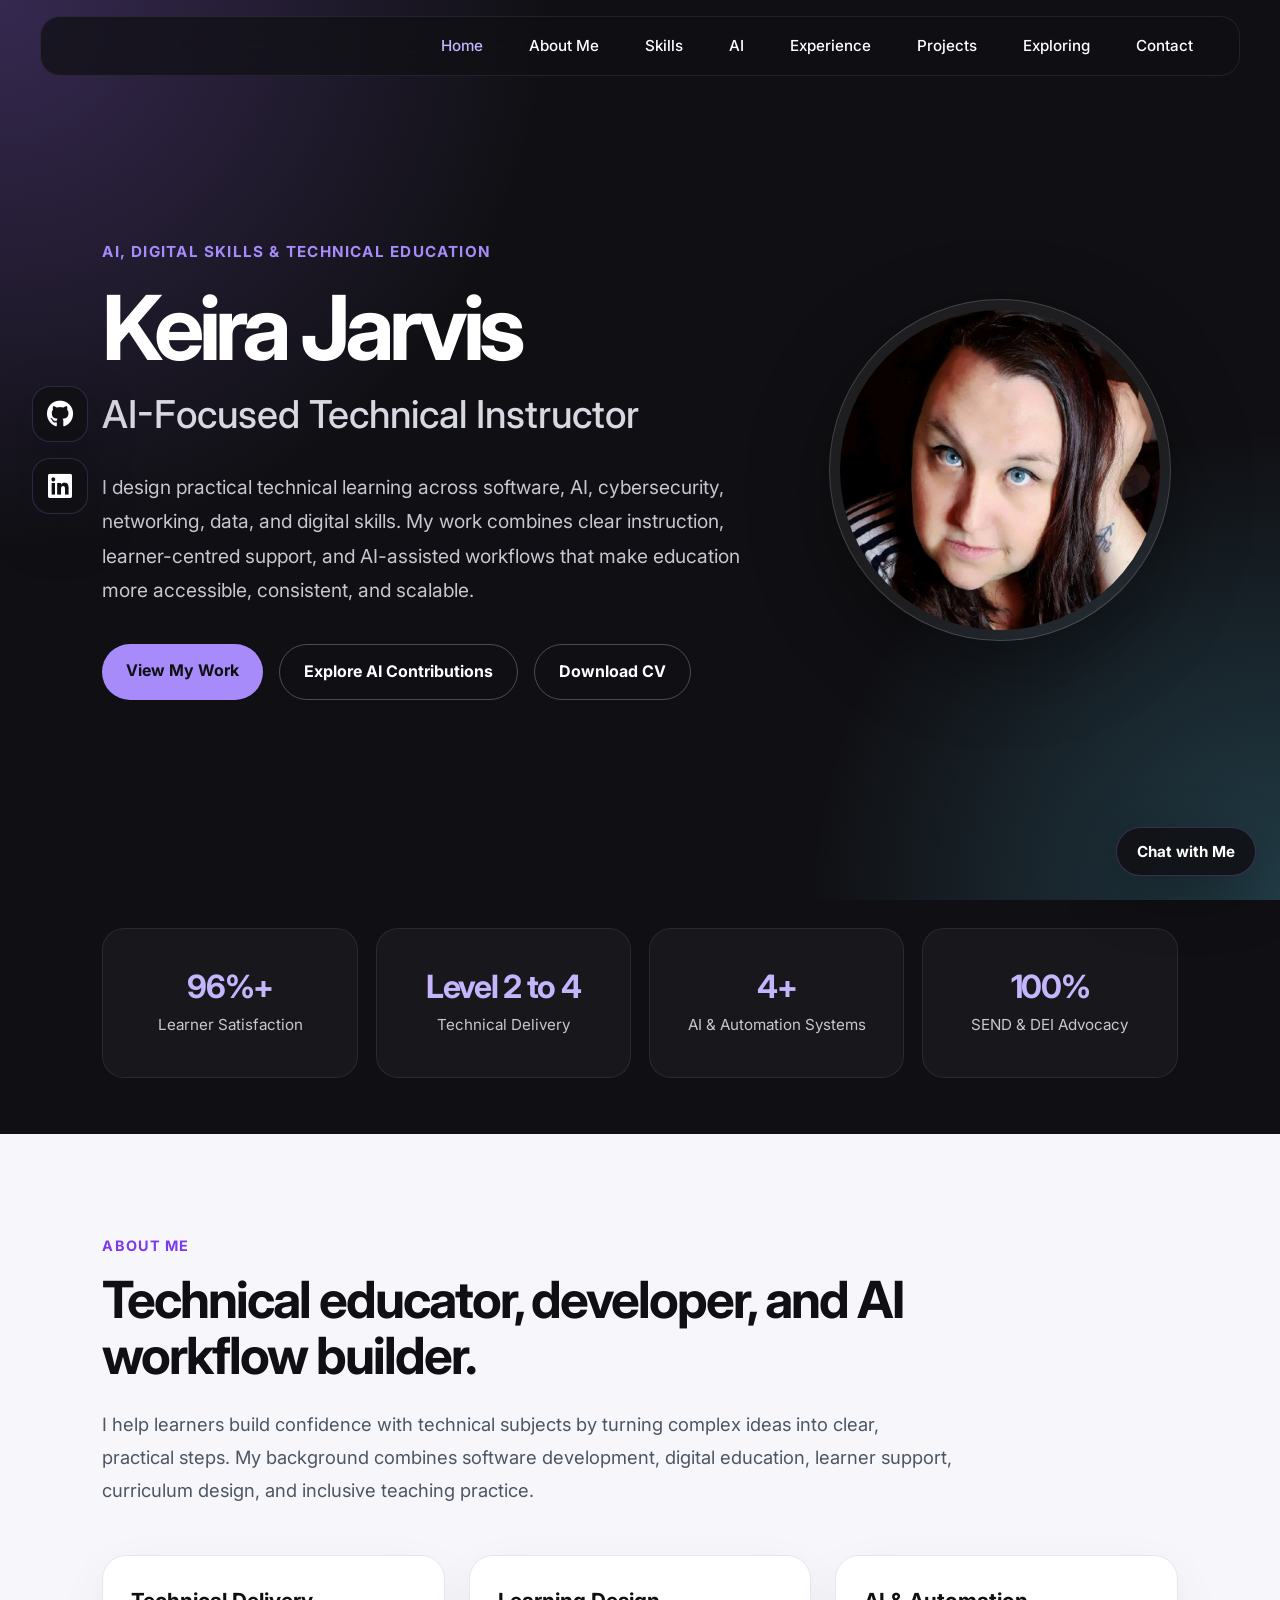
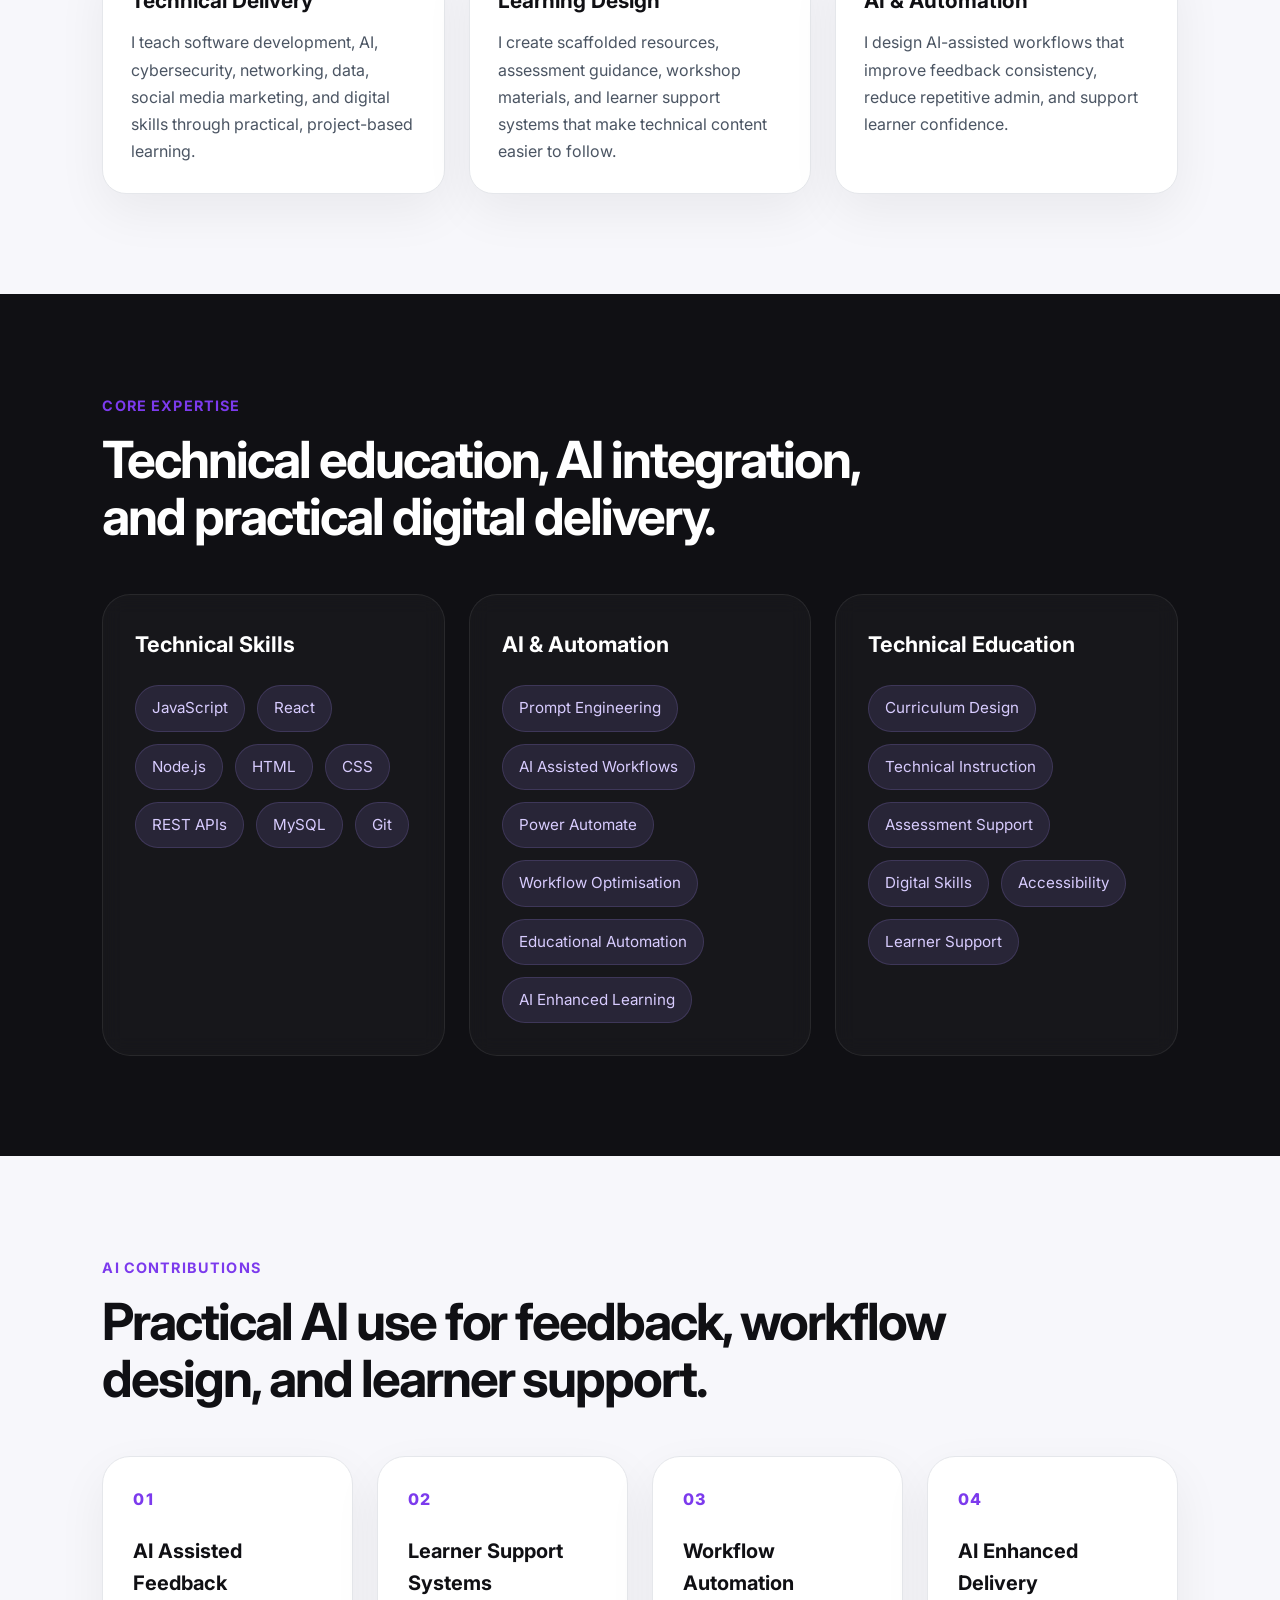
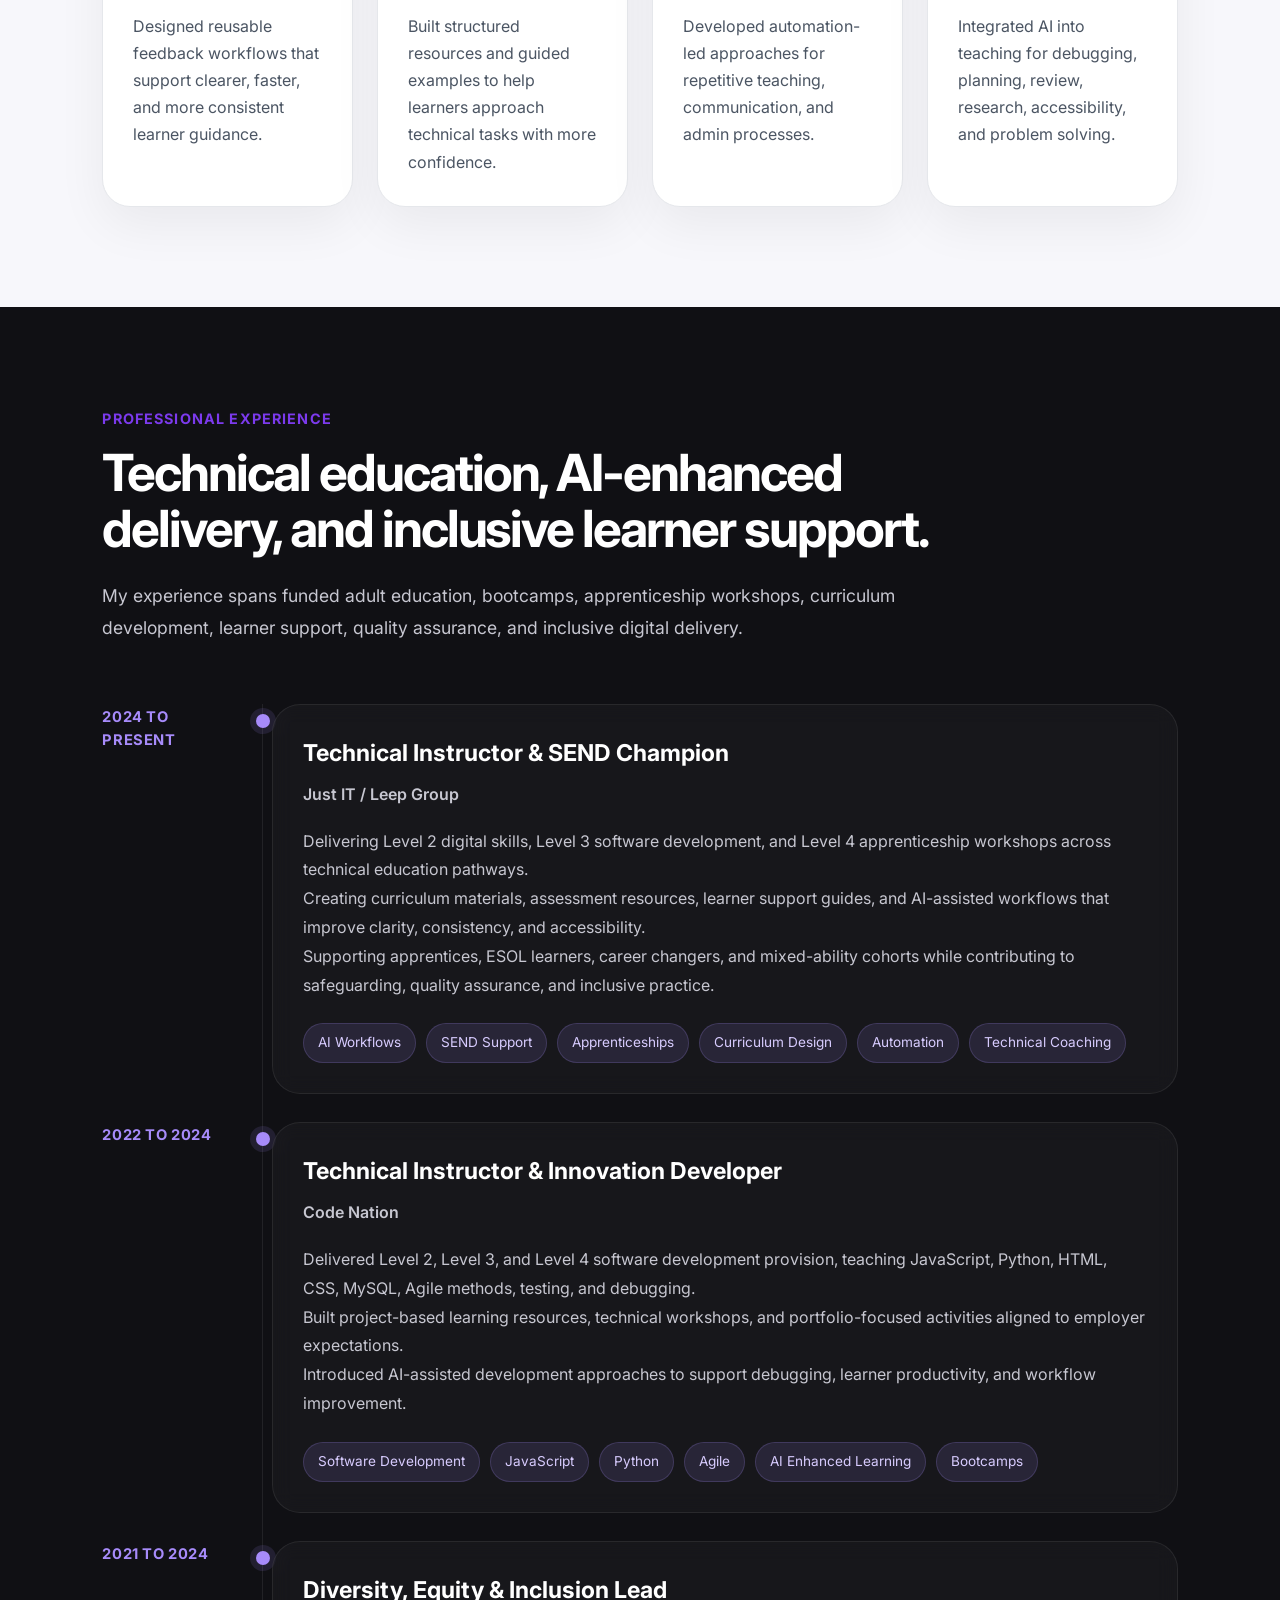
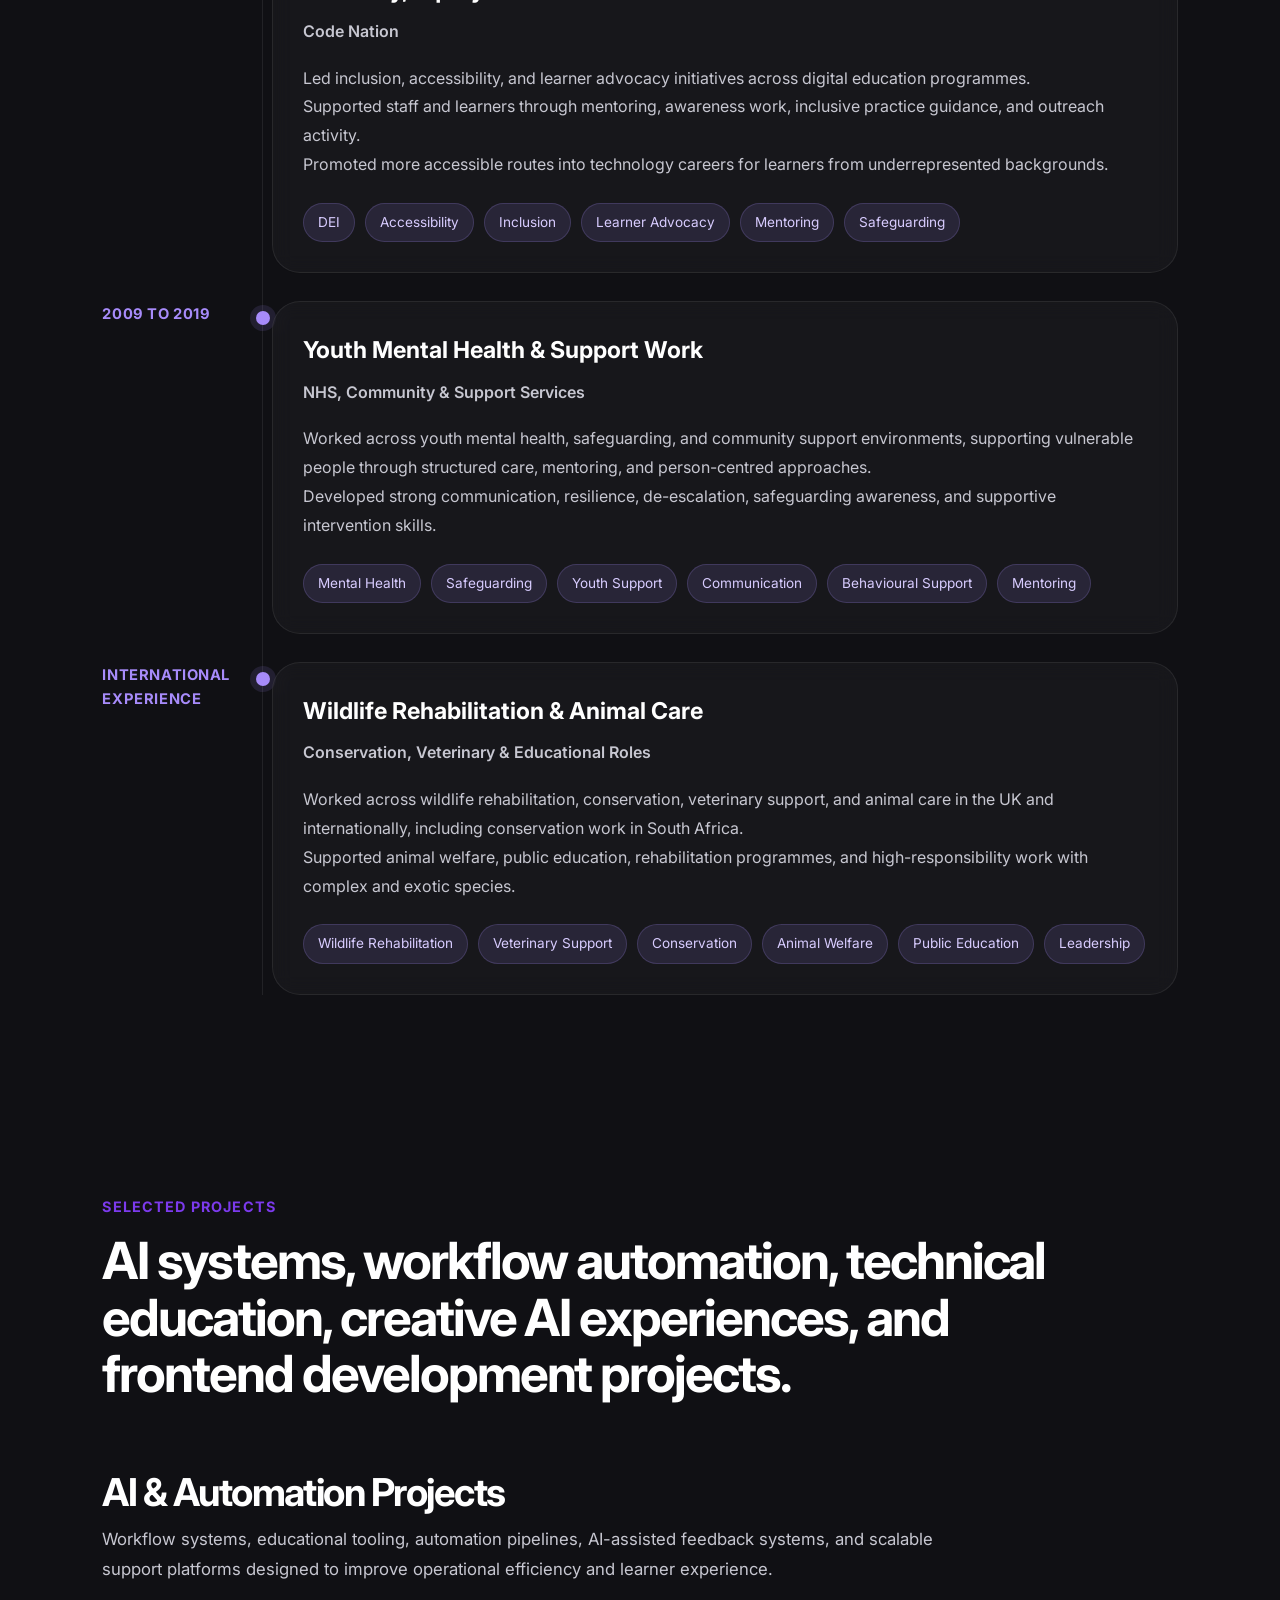
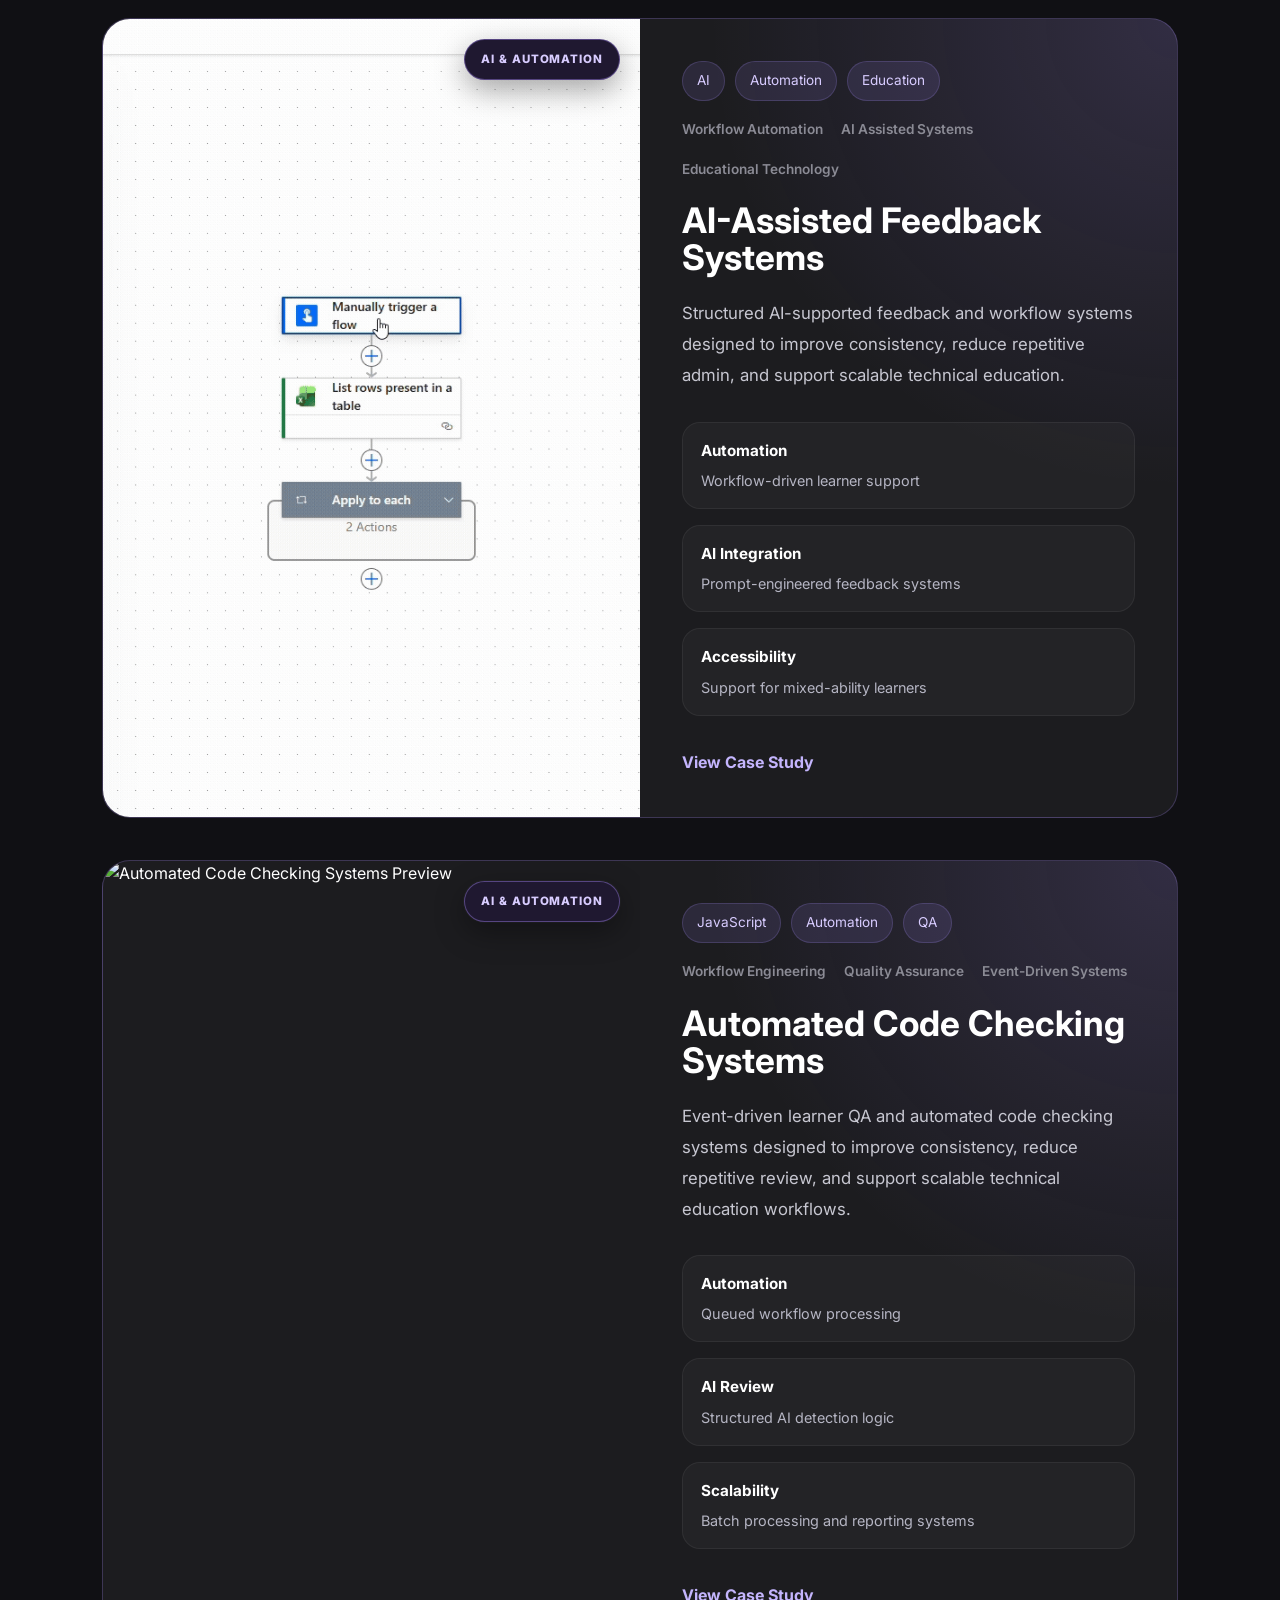
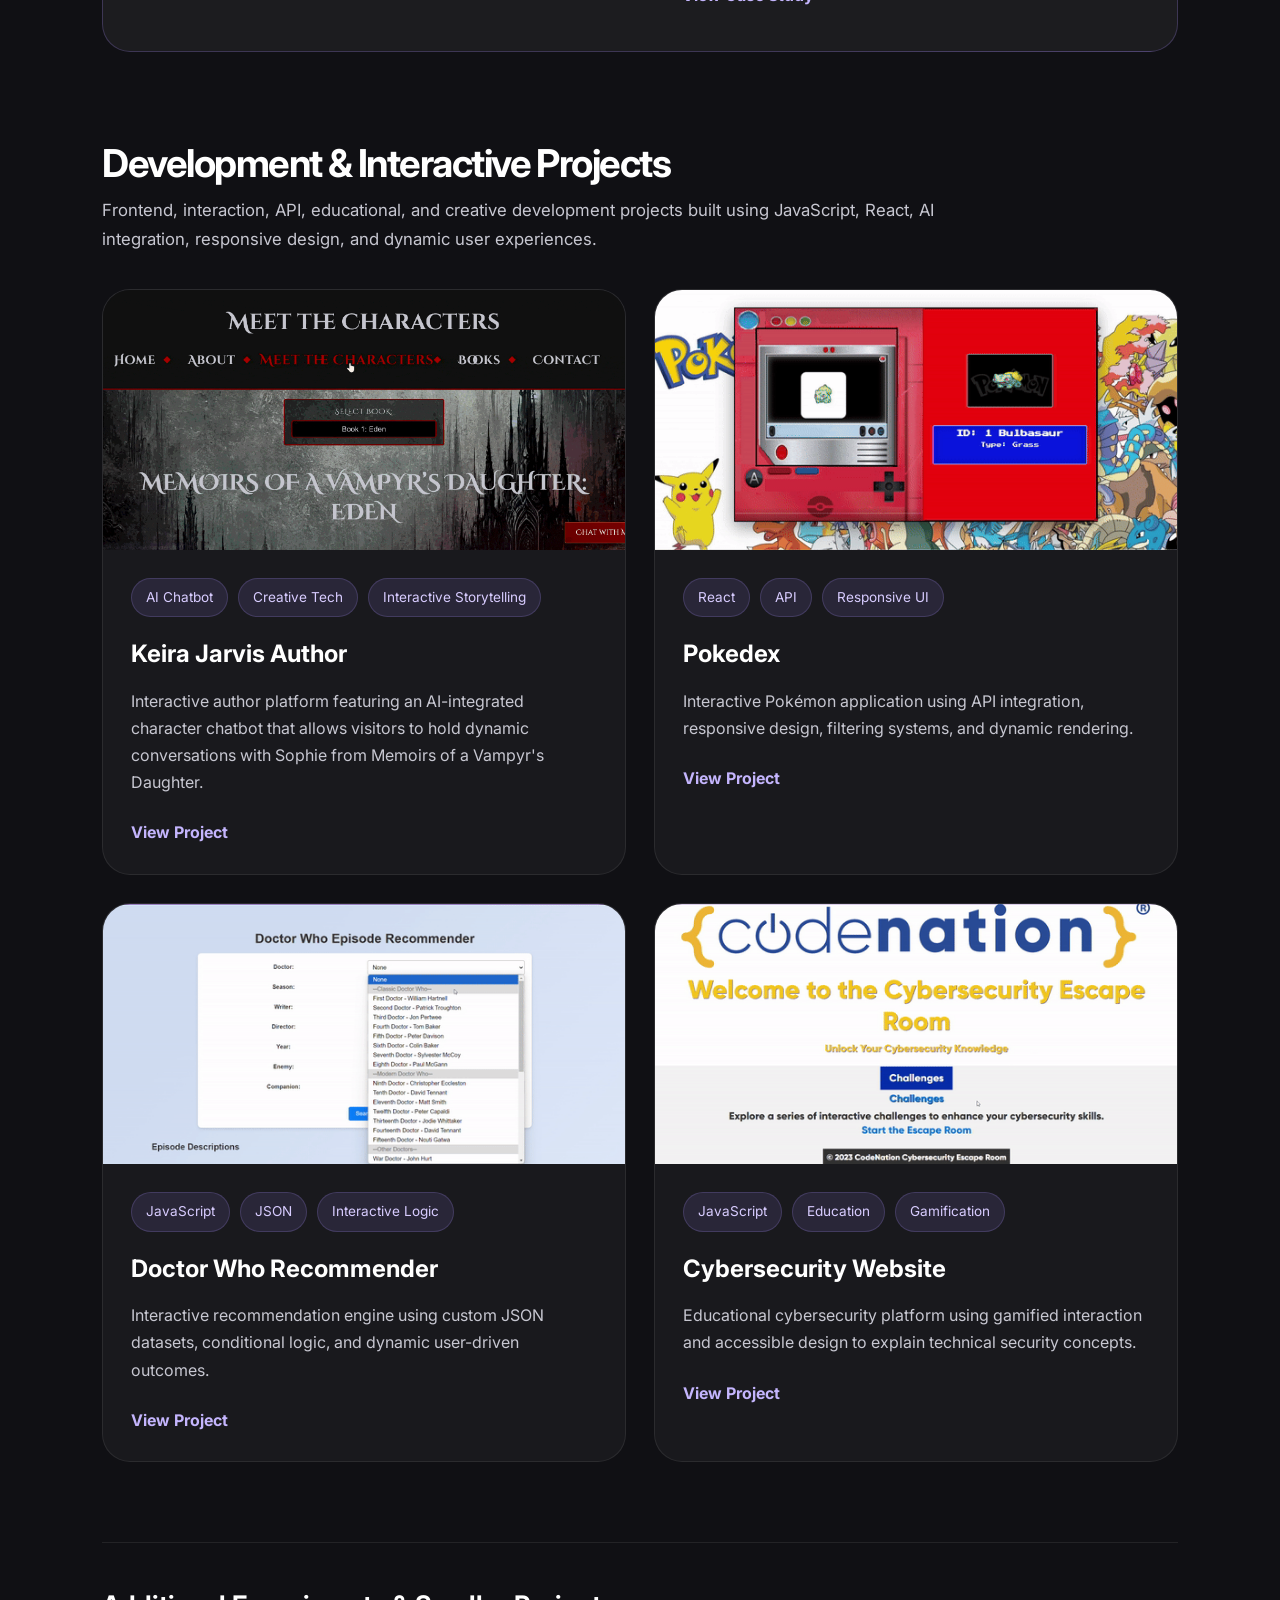
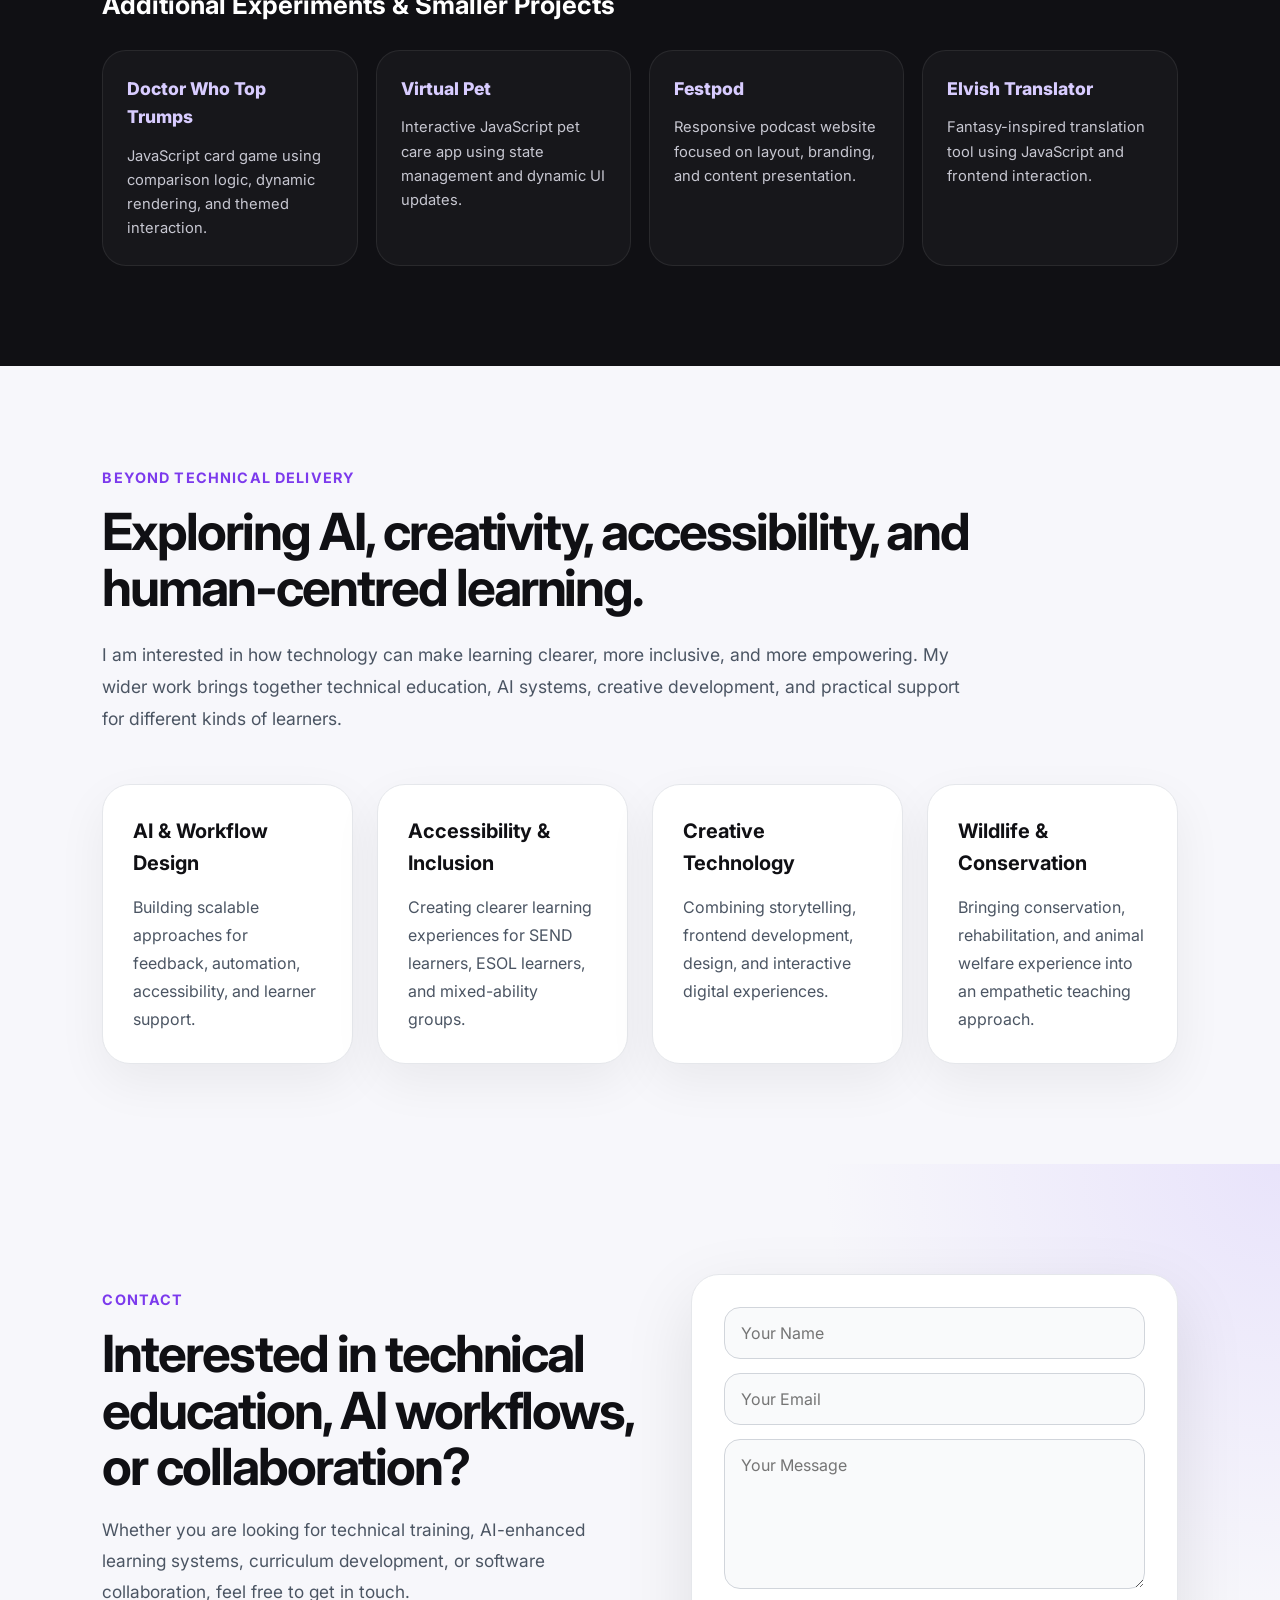
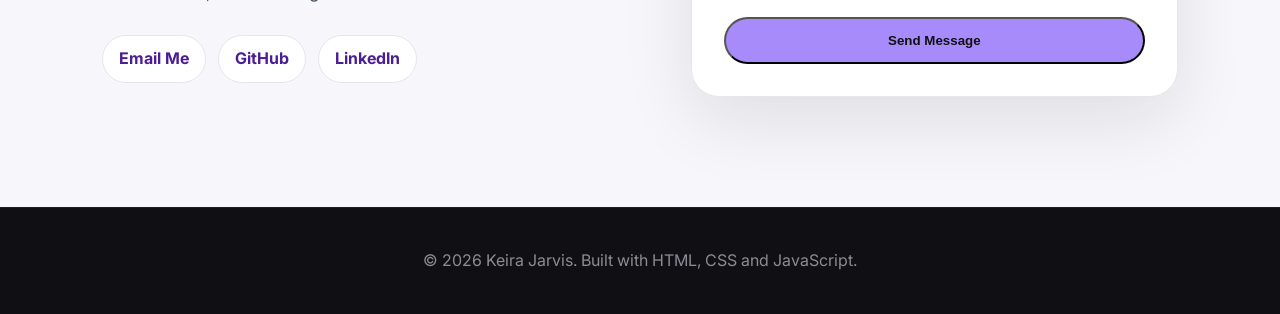
==== commit 0183e391: "Add files via upload" ====
--- a/index.html
+++ b/index.html
@@ -10,7 +10,7 @@
     <meta name="viewport" content="width=device-width, initial-scale=1.0">
     <meta http-equiv="X-UA-Compatible" content="ie=edge">
 
-    <meta name="description" content="Keira Jarvis is an AI-focused Technical Instructor specialising in technical education, AI workflows, software development, cybersecurity, networking, data, and social media marketing.">
+    <meta name="description" content="Keira Jarvis is an AI-focused Technical Instructor specialising in technical education, AI workflows, software development, cybersecurity, networking, data, and digital skills.">
 
     <title>Keira Jarvis | AI-Focused Technical Instructor & Coach</title>
 
@@ -23,6 +23,7 @@
     <link rel="stylesheet" href="slider.css">
     <link rel="stylesheet" href="chatbot.css">
     <link rel="stylesheet" href="experience.css">
+    <!-- <link rel="stylesheet" href="code-checking-case-study.css"> -->
 
     <!-- Icons -->
     <link rel="stylesheet" href="https://cdnjs.cloudflare.com/ajax/libs/font-awesome/6.0.0-beta3/css/all.min.css">
@@ -67,11 +68,13 @@
                 <li><a href="#ai">AI</a></li>
                 <li><a href="#experience">Experience</a></li>
                 <li><a href="#projects">Projects</a></li>
+                <li><a href="#exploring">Exploring</a></li>
                 <li><a href="#contact">Contact</a></li>
             </ul>
         </div>
     </nav>
 
+
     <!-- ================================================ -->
     <!-- ================= HERO SECTION ================= -->
     <!-- ================================================ -->
@@ -87,7 +90,7 @@
                 <h2>AI-Focused Technical Instructor</h2>
 
                 <p class="hero-summary">
-                    I design and deliver practical technical training across software, AI, cybersecurity, networking, data, and digital skills, while building AI-assisted workflows that make learning clearer, more structured, and more scalable.
+                    I design practical technical learning across software, AI, cybersecurity, networking, data, and digital skills. My work combines clear instruction, learner-centred support, and AI-assisted workflows that make education more accessible, consistent, and scalable.
                 </p>
 
                 <div class="hero-actions">
@@ -101,7 +104,6 @@
                     class="btn btn-secondary"
                     target="_blank"
                     rel="noopener noreferrer">
-
                         Download CV
                     </a>
                 </div>
@@ -162,7 +164,7 @@
             <h2>Technical educator, developer, and AI workflow builder.</h2>
 
             <p class="about-lead">
-                I am a Technical Instructor with experience delivering structured, practical training across technical and digital subjects. My work combines clear teaching, hands-on development, learner support, and AI-assisted systems that make technical learning more accessible and effective.
+                I help learners build confidence with technical subjects by turning complex ideas into clear, practical steps. My background combines software development, digital education, learner support, curriculum design, and inclusive teaching practice.
             </p>
 
             <div class="about-grid">
@@ -170,21 +172,21 @@
                 <div class="about-card">
                     <h3>Technical Delivery</h3>
                     <p>
-                        I teach across software development, social media marketing, networking, data, AI, and cybersecurity, with a focus on practical skills and clear learner progression.
+                        I teach software development, AI, cybersecurity, networking, data, social media marketing, and digital skills through practical, project-based learning.
                     </p>
                 </div>
 
                 <div class="about-card">
                     <h3>Learning Design</h3>
                     <p>
-                        I create learner-focused resources, scaffolded guides, assessment support, curriculum materials, and structured teaching systems.
+                        I create scaffolded resources, assessment guidance, workshop materials, and learner support systems that make technical content easier to follow.
                     </p>
                 </div>
 
                 <div class="about-card">
                     <h3>AI & Automation</h3>
                     <p>
-                        I use AI and automation to improve feedback, reduce repetitive admin, support debugging, and strengthen learner confidence.
+                        I design AI-assisted workflows that improve feedback consistency, reduce repetitive admin, and support learner confidence.
                     </p>
                 </div>
 
@@ -202,7 +204,7 @@
 
             <p class="section-eyebrow">Core Expertise</p>
 
-            <h2>Modern technical education, AI integration, and practical digital delivery.</h2>
+            <h2>Technical education, AI integration, and practical digital delivery.</h2>
 
             <div class="skills-grid">
 
@@ -261,7 +263,7 @@
 
             <p class="section-eyebrow">AI Contributions</p>
 
-            <h2>Practical AI use for teaching, feedback, workflow design, and learner support.</h2>
+            <h2>Practical AI use for feedback, workflow design, and learner support.</h2>
 
             <div class="ai-grid">
 
@@ -269,15 +271,15 @@
                     <span>01</span>
                     <h3>AI Assisted Feedback</h3>
                     <p>
-                        Developed structured feedback workflows that use AI to support consistency, speed, and clarity across learner submissions.
+                        Designed reusable feedback workflows that support clearer, faster, and more consistent learner guidance.
                     </p>
                 </article>
 
                 <article class="ai-card">
                     <span>02</span>
-                    <h3>Learning Support Systems</h3>
-                    <p>
-                        Created scaffolded resources, guided examples, and assessment support materials to help learners understand complex technical tasks.
+                    <h3>Learner Support Systems</h3>
+                    <p>
+                        Built structured resources and guided examples to help learners approach technical tasks with more confidence.
                     </p>
                 </article>
 
@@ -285,7 +287,7 @@
                     <span>03</span>
                     <h3>Workflow Automation</h3>
                     <p>
-                        Built and refined automated processes for repetitive teaching and admin tasks, improving reliability and reducing manual workload.
+                        Developed automation-led approaches for repetitive teaching, communication, and admin processes.
                     </p>
                 </article>
 
@@ -293,13 +295,14 @@
                     <span>04</span>
                     <h3>AI Enhanced Delivery</h3>
                     <p>
-                        Integrated AI into technical teaching for debugging, planning, research, review, accessibility, and problem solving.
+                        Integrated AI into teaching for debugging, planning, review, research, accessibility, and problem solving.
                     </p>
                 </article>
 
             </div>
         </div>
     </section>
+
 
     <!-- ================================================ -->
     <!-- ========== PROFESSIONAL EXPERIENCE ============= -->
@@ -310,10 +313,10 @@
 
             <p class="section-eyebrow">Professional Experience</p>
 
-            <h2>Technical education, AI-enhanced delivery, SEND advocacy, and scalable learning systems.</h2>
+            <h2>Technical education, AI-enhanced delivery, and inclusive learner support.</h2>
 
             <p class="experience-lead">
-                My background combines technical instruction, apprenticeship delivery, curriculum development, learner support, AI-assisted workflows, and inclusive education practices across funded, apprenticeship, and digital skills provision.
+                My experience spans funded adult education, bootcamps, apprenticeship workshops, curriculum development, learner support, quality assurance, and inclusive digital delivery.
             </p>
 
             <div class="experience-timeline">
@@ -336,15 +339,15 @@
                         </p>
 
                         <p>
-                            Delivering Level 2 digital skills programmes, Level 3 software development training, and Level 4 apprenticeship workshops across software development and technical education pathways.
-                        </p>
-
-                        <p>
-                            Designing curriculum materials, learner support systems, structured workshop resources, and AI-assisted workflows that improve learner accessibility, delivery consistency, and operational efficiency.
-                        </p>
-
-                        <p>
-                            Supporting mixed-ability cohorts including apprentices, ESOL learners, career changers, and learners requiring additional support, while contributing to safeguarding, quality assurance, and inclusive educational practice.
+                            Delivering Level 2 digital skills, Level 3 software development, and Level 4 apprenticeship workshops across technical education pathways.
+                        </p>
+
+                        <p>
+                            Creating curriculum materials, assessment resources, learner support guides, and AI-assisted workflows that improve clarity, consistency, and accessibility.
+                        </p>
+
+                        <p>
+                            Supporting apprentices, ESOL learners, career changers, and mixed-ability cohorts while contributing to safeguarding, quality assurance, and inclusive practice.
                         </p>
 
                         <div class="experience-tags">
@@ -378,15 +381,15 @@
                         </p>
 
                         <p>
-                            Delivered software development bootcamps and apprenticeship programmes across Level 2, Level 3, and Level 4 provision, teaching JavaScript, Python, HTML, CSS, MySQL, software engineering principles, Agile methodologies, testing, and debugging.
-                        </p>
-
-                        <p>
-                            Developed practical project-based learning systems, structured learner resources, technical workshops, and portfolio-focused development activities aligned to employer and industry expectations.
-                        </p>
-
-                        <p>
-                            Introduced AI-assisted development approaches to support debugging, learner productivity, technical confidence, and workflow improvement within technical education environments.
+                            Delivered Level 2, Level 3, and Level 4 software development provision, teaching JavaScript, Python, HTML, CSS, MySQL, Agile methods, testing, and debugging.
+                        </p>
+
+                        <p>
+                            Built project-based learning resources, technical workshops, and portfolio-focused activities aligned to employer expectations.
+                        </p>
+
+                        <p>
+                            Introduced AI-assisted development approaches to support debugging, learner productivity, and workflow improvement.
                         </p>
 
                         <div class="experience-tags">
@@ -420,15 +423,15 @@
                         </p>
 
                         <p>
-                            Led diversity, equity, inclusion, and accessibility initiatives across digital education programmes, supporting underrepresented learners and promoting more inclusive technical learning environments.
-                        </p>
-
-                        <p>
-                            Delivered mentoring, inclusive practice support, awareness initiatives, and staff guidance focused on accessibility, belonging, learner engagement, and equitable educational outcomes.
-                        </p>
-
-                        <p>
-                            Represented the organisation externally through conferences, events, and outreach activity promoting diversity within technology education and careers.
+                            Led inclusion, accessibility, and learner advocacy initiatives across digital education programmes.
+                        </p>
+
+                        <p>
+                            Supported staff and learners through mentoring, awareness work, inclusive practice guidance, and outreach activity.
+                        </p>
+
+                        <p>
+                            Promoted more accessible routes into technology careers for learners from underrepresented backgrounds.
                         </p>
 
                         <div class="experience-tags">
@@ -462,11 +465,11 @@
                         </p>
 
                         <p>
-                            Worked across youth mental health, safeguarding, and community support environments, supporting young people and vulnerable individuals through structured care, behavioural support, mentoring, and person-centred approaches.
-                        </p>
-
-                        <p>
-                            Developed strong communication, resilience, safeguarding awareness, de-escalation, and supportive intervention skills while working within regulated multidisciplinary environments.
+                            Worked across youth mental health, safeguarding, and community support environments, supporting vulnerable people through structured care, mentoring, and person-centred approaches.
+                        </p>
+
+                        <p>
+                            Developed strong communication, resilience, de-escalation, safeguarding awareness, and supportive intervention skills.
                         </p>
 
                         <div class="experience-tags">
@@ -500,11 +503,11 @@
                         </p>
 
                         <p>
-                            Worked across wildlife rehabilitation, conservation, veterinary support, and animal care environments in both the UK and internationally, including conservation projects and rehabilitation centres in South Africa.
-                        </p>
-
-                        <p>
-                            Supported rehabilitation programmes, practical instruction, public engagement, animal welfare, and high-responsibility conservation work involving complex and exotic species.
+                            Worked across wildlife rehabilitation, conservation, veterinary support, and animal care in the UK and internationally, including conservation work in South Africa.
+                        </p>
+
+                        <p>
+                            Supported animal welfare, public education, rehabilitation programmes, and high-responsibility work with complex and exotic species.
                         </p>
 
                         <div class="experience-tags">
@@ -524,6 +527,7 @@
         </div>
     </section>
 
+
     <!-- ================================================ -->
     <!-- =============== PROJECTS SECTION =============== -->
     <!-- ================================================ -->
@@ -533,180 +537,290 @@
 
             <p class="section-eyebrow">Selected Projects</p>
 
-            <h2>Development projects focused on interaction, accessibility, creativity, and technical learning.</h2>
-
-            <div class="modern-projects-grid">
-
-                <!-- FEATURED PROJECT -->
-
-                <article class="modern-project-card featured-project">
-
-                    <div class="featured-project-layout">
-
-                        <div class="featured-project-image">
-                            <img src="gifs/AI.gif" alt="AI-Assisted Feedback Workflow Preview">
-
-                            <div class="featured-badge">
-                                FEATURED CASE STUDY
+            <h2>
+                AI systems, workflow automation, technical education, creative AI experiences, and frontend development projects.
+            </h2>
+
+
+            <!-- ======================================== -->
+            <!-- ====== AI & AUTOMATION PROJECTS ======== -->
+            <!-- ======================================== -->
+
+            <div class="projects-category">
+
+                <div class="projects-category-header">
+
+                    <h3>AI & Automation Projects</h3>
+
+                    <p>
+                        Workflow systems, educational tooling, automation pipelines, AI-assisted feedback systems, and scalable support platforms designed to improve operational efficiency and learner experience.
+                    </p>
+
+                </div>
+
+                <div class="featured-project-stack">
+
+
+                    <!-- ================================= -->
+                    <!-- ===== AI FEEDBACK SYSTEMS ====== -->
+                    <!-- ================================= -->
+
+                    <article class="modern-project-card featured-project">
+
+                        <div class="featured-project-layout">
+
+                            <div class="featured-project-image">
+                                <img src="gifs/AI.gif" alt="AI-Assisted Feedback Workflow Preview">
+
+                                <div class="featured-badge">
+                                    AI & AUTOMATION
+                                </div>
                             </div>
+
+                            <div class="featured-project-content">
+
+                                <div class="project-tags">
+                                    <span>AI</span>
+                                    <span>Automation</span>
+                                    <span>Education</span>
+                                </div>
+
+                                <div class="project-meta">
+                                    <span>Workflow Automation</span>
+                                    <span>AI Assisted Systems</span>
+                                    <span>Educational Technology</span>
+                                </div>
+
+                                <h3>AI-Assisted Feedback Systems</h3>
+
+                                <p>
+                                    Structured AI-supported feedback and workflow systems designed to improve consistency, reduce repetitive admin, and support scalable technical education.
+                                </p>
+
+                                <div class="featured-highlights">
+
+                                    <div class="highlight-item">
+                                        <strong>Automation</strong>
+                                        <span>Workflow-driven learner support</span>
+                                    </div>
+
+                                    <div class="highlight-item">
+                                        <strong>AI Integration</strong>
+                                        <span>Prompt-engineered feedback systems</span>
+                                    </div>
+
+                                    <div class="highlight-item">
+                                        <strong>Accessibility</strong>
+                                        <span>Support for mixed-ability learners</span>
+                                    </div>
+
+                                </div>
+
+                                <a href="ai-feedback-case-study.html">
+                                    View Case Study
+                                </a>
+
+                            </div>
+
                         </div>
 
-                        <div class="featured-project-content">
+                    </article>
+
+
+                    <!-- ================================= -->
+                    <!-- ===== CODE CHECKING SYSTEMS ===== -->
+                    <!-- ================================= -->
+
+                    <article class="modern-project-card featured-project">
+
+                        <div class="featured-project-layout">
+
+                            <div class="featured-project-image">
+                                <img src="gifs/code-checking.gif" alt="Automated Code Checking Systems Preview">
+
+                                <div class="featured-badge">
+                                    AI & AUTOMATION
+                                </div>
+                            </div>
+
+                            <div class="featured-project-content">
+
+                                <div class="project-tags">
+                                    <span>JavaScript</span>
+                                    <span>Automation</span>
+                                    <span>QA</span>
+                                </div>
+
+                                <div class="project-meta">
+                                    <span>Workflow Engineering</span>
+                                    <span>Quality Assurance</span>
+                                    <span>Event-Driven Systems</span>
+                                </div>
+
+                                <h3>Automated Code Checking Systems</h3>
+
+                                <p>
+                                    Event-driven learner QA and automated code checking systems designed to improve consistency, reduce repetitive review, and support scalable technical education workflows.
+                                </p>
+
+                                <div class="featured-highlights">
+
+                                    <div class="highlight-item">
+                                        <strong>Automation</strong>
+                                        <span>Queued workflow processing</span>
+                                    </div>
+
+                                    <div class="highlight-item">
+                                        <strong>AI Review</strong>
+                                        <span>Structured AI detection logic</span>
+                                    </div>
+
+                                    <div class="highlight-item">
+                                        <strong>Scalability</strong>
+                                        <span>Batch processing and reporting systems</span>
+                                    </div>
+
+                                </div>
+
+                                <a href="code-checking-case-study.html">
+                                    View Case Study
+                                </a>
+
+                            </div>
+
+                        </div>
+
+                    </article>
+
+                </div>
+
+            </div>
+
+
+            <!-- ======================================== -->
+            <!-- ========= DEVELOPMENT PROJECTS ========= -->
+            <!-- ======================================== -->
+
+            <div class="projects-category">
+
+                <div class="projects-category-header">
+
+                    <h3>Development & Interactive Projects</h3>
+
+                    <p>
+                        Frontend, interaction, API, educational, and creative development projects built using JavaScript, React, AI integration, responsive design, and dynamic user experiences.
+                    </p>
+
+                </div>
+
+                <div class="modern-projects-grid">
+
+                    <!-- AUTHOR WEBSITE -->
+
+                    <article class="modern-project-card">
+                        <img src="gifs/Memoirs.gif" alt="Keira Jarvis Author Website Preview">
+
+                        <div class="project-content">
 
                             <div class="project-tags">
-                                <span>AI</span>
-                                <span>Automation</span>
+                                <span>AI Chatbot</span>
+                                <span>Creative Tech</span>
+                                <span>Interactive Storytelling</span>
+                            </div>
+
+                            <h3>Keira Jarvis Author</h3>
+
+                            <p>
+                                Interactive author platform featuring an AI-integrated character chatbot that allows visitors to hold dynamic conversations with Sophie from Memoirs of a Vampyr's Daughter.
+                            </p>
+
+                            <a href="https://keirajcoder.github.io/KeiraJarvisAuthor/" target="_blank" rel="noopener noreferrer">
+                                View Project
+                            </a>
+
+                        </div>
+                    </article>
+
+
+                    <!-- POKEDEX -->
+
+                    <article class="modern-project-card">
+                        <img src="gifs/pokedex.gif" alt="Pokedex Project Preview">
+
+                        <div class="project-content">
+
+                            <div class="project-tags">
+                                <span>React</span>
+                                <span>API</span>
+                                <span>Responsive UI</span>
+                            </div>
+
+                            <h3>Pokedex</h3>
+
+                            <p>
+                                Interactive Pokémon application using API integration, responsive design, filtering systems, and dynamic rendering.
+                            </p>
+
+                            <a href="https://keirajcoder.github.io/New_Pokedex/" target="_blank" rel="noopener noreferrer">
+                                View Project
+                            </a>
+
+                        </div>
+                    </article>
+
+                    <!-- DOCTOR WHO RECOMMENDER -->
+
+                    <article class="modern-project-card">
+                        <img src="gifs/DW.gif" alt="Doctor Who Recommender Preview">
+
+                        <div class="project-content">
+
+                            <div class="project-tags">
+                                <span>JavaScript</span>
+                                <span>JSON</span>
+                                <span>Interactive Logic</span>
+                            </div>
+
+                            <h3>Doctor Who Recommender</h3>
+
+                            <p>
+                                Interactive recommendation engine using custom JSON datasets, conditional logic, and dynamic user-driven outcomes.
+                            </p>
+
+                            <a href="https://keirajcoder.github.io/doctor-who-recommender/" target="_blank" rel="noopener noreferrer">
+                                View Project
+                            </a>
+
+                        </div>
+                    </article>
+
+                    <!-- CYBERSECURITY -->
+
+                    <article class="modern-project-card">
+                        <img src="gifs/Cyber.gif" alt="Cybersecurity Website Preview">
+
+                        <div class="project-content">
+
+                            <div class="project-tags">
+                                <span>JavaScript</span>
                                 <span>Education</span>
+                                <span>Gamification</span>
                             </div>
 
-                            <div class="project-meta">
-                                <span>Workflow Automation</span>
-                                <span>AI Assisted Systems</span>
-                                <span>Educational Technology</span>
-                            </div>
-
-                            <h3>AI-Assisted Feedback Systems</h3>
+                            <h3>Cybersecurity Website</h3>
 
                             <p>
-                                Structured AI-supported feedback and workflow systems designed to improve consistency, reduce repetitive admin, and support scalable technical education.
+                                Educational cybersecurity platform using gamified interaction and accessible design to explain technical security concepts.
                             </p>
 
-                            <div class="featured-highlights">
-
-                                <div class="highlight-item">
-                                    <strong>Automation</strong>
-                                    <span>Workflow-driven learner support</span>
-                                </div>
-
-                                <div class="highlight-item">
-                                    <strong>AI Integration</strong>
-                                    <span>Prompt-engineered feedback systems</span>
-                                </div>
-
-                                <div class="highlight-item">
-                                    <strong>Accessibility</strong>
-                                    <span>Structured support for mixed-ability learners</span>
-                                </div>
-
-                            </div>
-
-                            <a href="ai-feedback-case-study.html">
-                                View Case Study
+                            <a href="https://keirajcoder.github.io/cybersecuritywebsite/index.html" target="_blank" rel="noopener noreferrer">
+                                View Project
                             </a>
 
                         </div>
-
-                    </div>
-
-                </article>
-
-
-                <!-- POKEDEX -->
-
-                <article class="modern-project-card">
-                    <img src="gifs/pokedex.gif" alt="Pokedex Project Preview">
-
-                    <div class="project-content">
-
-                        <div class="project-tags">
-                            <span>React</span>
-                            <span>API</span>
-                            <span>Responsive UI</span>
-                        </div>
-
-                        <h3>Pokedex</h3>
-
-                        <p>
-                            Interactive Pokémon application using API integration, responsive design, and dynamic rendering.
-                        </p>
-
-                        <a href="https://keirajcoder.github.io/New_Pokedex/" target="_blank" rel="noopener noreferrer">
-                            View Project
-                        </a>
-
-                    </div>
-                </article>
-
-
-                <!-- CYBERSECURITY -->
-
-                <article class="modern-project-card">
-                    <img src="gifs/Cyber.gif" alt="Cybersecurity Website Preview">
-
-                    <div class="project-content">
-
-                        <div class="project-tags">
-                            <span>JavaScript</span>
-                            <span>Education</span>
-                            <span>Gamification</span>
-                        </div>
-
-                        <h3>Cybersecurity Website</h3>
-
-                        <p>
-                            Educational cybersecurity experience designed to make technical awareness more engaging and accessible.
-                        </p>
-
-                        <a href="https://keirajcoder.github.io/cybersecuritywebsite/index.html" target="_blank" rel="noopener noreferrer">
-                            View Project
-                        </a>
-
-                    </div>
-                </article>
-
-
-                <!-- AUTHOR WEBSITE -->
-
-                <article class="modern-project-card">
-                    <img src="gifs/Memoirs.gif" alt="Author Website Preview">
-
-                    <div class="project-content">
-
-                        <div class="project-tags">
-                            <span>Branding</span>
-                            <span>Frontend</span>
-                            <span>UX</span>
-                        </div>
-
-                        <h3>Keira Jarvis Author</h3>
-
-                        <p>
-                            Professional author platform focused on presentation, storytelling, readability, and visual identity.
-                        </p>
-
-                        <a href="https://keirajarvisauthor.com/" target="_blank" rel="noopener noreferrer">
-                            View Project
-                        </a>
-
-                    </div>
-                </article>
-
-
-                <!-- DOCTOR WHO RECOMMENDER -->
-
-                <article class="modern-project-card">
-                    <img src="gifs/DW.gif" alt="Doctor Who Recommender Preview">
-
-                    <div class="project-content">
-
-                        <div class="project-tags">
-                            <span>JavaScript</span>
-                            <span>JSON</span>
-                            <span>Interactive Logic</span>
-                        </div>
-
-                        <h3>Doctor Who Recommender</h3>
-
-                        <p>
-                            Interactive recommendation engine using custom JSON data structures and conditional logic.
-                        </p>
-
-                        <a href="https://keirajcoder.github.io/doctor-who-recommender/" target="_blank" rel="noopener noreferrer">
-                            View Project
-                        </a>
-
-                    </div>
-                </article>
+                    </article>
+
+                </div>
 
             </div>
 
@@ -717,11 +831,9 @@
 
             <div class="additional-projects">
 
-                <h3>Additional Projects</h3>
+                <h3>Additional Experiments & Smaller Projects</h3>
 
                 <div class="additional-projects-grid">
-
-                    <!-- TOP TRUMPS -->
 
                     <a href="https://keirajcoder.github.io/DoctorWho-TopTrumps/"
                     target="_blank"
@@ -731,13 +843,10 @@
                         <span>Doctor Who Top Trumps</span>
 
                         <p>
-                            Interactive JavaScript card game using comparison logic, dynamic rendering, and Doctor Who themed gameplay.
+                            JavaScript card game using comparison logic, dynamic rendering, and themed interaction.
                         </p>
 
                     </a>
-
-
-                    <!-- VIRTUAL PET -->
 
                     <a href="https://keirajcoder.github.io/virtualpet/"
                     target="_blank"
@@ -747,13 +856,10 @@
                         <span>Virtual Pet</span>
 
                         <p>
-                            Interactive JavaScript pet care app using state management, interaction logic, and dynamic UI updates.
+                            Interactive JavaScript pet care app using state management and dynamic UI updates.
                         </p>
 
                     </a>
-
-
-                    <!-- FESTPOD -->
 
                     <a href="https://keirajcoder.github.io/Festpod/"
                     target="_blank"
@@ -763,13 +869,10 @@
                         <span>Festpod</span>
 
                         <p>
-                            Responsive podcast website focused on layout, branding, content presentation, and frontend structure.
+                            Responsive podcast website focused on layout, branding, and content presentation.
                         </p>
 
                     </a>
-
-
-                    <!-- ELVISH TRANSLATOR -->
 
                     <a href="https://keirajcoder.github.io/Elvish-Translator/"
                     target="_blank"
@@ -779,12 +882,13 @@
                         <span>Elvish Translator</span>
 
                         <p>
-                            Fantasy-inspired translation tool converting user text into an Elvish themed interface using JavaScript and frontend interaction.
+                            Fantasy-inspired translation tool using JavaScript and frontend interaction.
                         </p>
 
                     </a>
 
                 </div>
+
             </div>
 
         </div>
@@ -830,11 +934,12 @@
 
     <button id="open-chatbot">Chat with Me</button>
 
+
     <!-- ================================================ -->
     <!-- =========== CURRENTLY EXPLORING =============== -->
     <!-- ================================================ -->
 
-    <section class="exploring-section">
+    <section id="exploring" class="exploring-section">
 
         <div class="section-container">
 
@@ -847,7 +952,7 @@
             </h2>
 
             <p class="exploring-lead">
-                My work sits at the intersection of technical education, AI-assisted systems, accessibility, creativity, and structured learner support. I am particularly interested in how technology can make learning clearer, more inclusive, and more empowering for different kinds of learners.
+                I am interested in how technology can make learning clearer, more inclusive, and more empowering. My wider work brings together technical education, AI systems, creative development, and practical support for different kinds of learners.
             </p>
 
             <div class="exploring-grid">
@@ -856,7 +961,7 @@
                     <h3>AI & Workflow Design</h3>
 
                     <p>
-                        Exploring scalable AI-assisted systems for learner feedback, automation, accessibility, and structured educational support.
+                        Building scalable approaches for feedback, automation, accessibility, and learner support.
                     </p>
                 </article>
 
@@ -864,7 +969,7 @@
                     <h3>Accessibility & Inclusion</h3>
 
                     <p>
-                        Building clearer, more supportive technical learning experiences for SEND learners, ESOL learners, and mixed-ability cohorts.
+                        Creating clearer learning experiences for SEND learners, ESOL learners, and mixed-ability groups.
                     </p>
                 </article>
 
@@ -872,7 +977,7 @@
                     <h3>Creative Technology</h3>
 
                     <p>
-                        Combining storytelling, design, frontend development, and interactive systems to create engaging digital experiences.
+                        Combining storytelling, frontend development, design, and interactive digital experiences.
                     </p>
                 </article>
 
@@ -880,7 +985,7 @@
                     <h3>Wildlife & Conservation</h3>
 
                     <p>
-                        Bringing experience from conservation, rehabilitation, and animal welfare into a people-focused and empathetic teaching approach.
+                        Bringing conservation, rehabilitation, and animal welfare experience into an empathetic teaching approach.
                     </p>
                 </article>
 
@@ -889,6 +994,7 @@
         </div>
 
     </section>
+
 
     <!-- ================================================ -->
     <!-- =============== CONTACT SECTION ================ -->
--- a/styles.css
+++ b/styles.css
@@ -38,7 +38,10 @@
     border-radius: 999px;
     font-weight: 700;
     text-decoration: none;
-    transition: transform 0.2s ease, background-color 0.2s ease, border-color 0.2s ease;
+    transition:
+        transform 0.2s ease,
+        background-color 0.2s ease,
+        border-color 0.2s ease;
 }
 
 .btn:hover {
@@ -72,12 +75,15 @@
 .hero {
     min-height: 100vh;
     padding: 120px 8% 80px;
+
     display: flex;
     align-items: center;
+
     background:
         radial-gradient(circle at top left, rgba(126, 87, 194, 0.35), transparent 35%),
         radial-gradient(circle at bottom right, rgba(97, 218, 251, 0.22), transparent 30%),
         #101014;
+
     color: #ffffff;
 }
 
@@ -85,6 +91,7 @@
     width: 100%;
     max-width: 1200px;
     margin: 0 auto;
+
     display: grid;
     grid-template-columns: 1.3fr 0.7fr;
     align-items: center;
@@ -93,7 +100,9 @@
 
 .hero-eyebrow {
     margin-bottom: 18px;
+
     color: #a78bfa;
+
     font-size: 0.95rem;
     font-weight: 700;
     letter-spacing: 0.08em;
@@ -102,6 +111,7 @@
 
 .hero h1 {
     margin-bottom: 12px;
+
     font-size: clamp(3rem, 7vw, 5.8rem);
     line-height: 1;
     letter-spacing: -0.06em;
@@ -109,7 +119,9 @@
 
 .hero h2 {
     margin-bottom: 24px;
+
     color: #d8d8e2;
+
     font-size: clamp(1.5rem, 3vw, 2.4rem);
     font-weight: 500;
 }
@@ -117,7 +129,9 @@
 .hero-summary {
     max-width: 720px;
     margin-bottom: 36px;
+
     color: #c7c7d1;
+
     font-size: 1.2rem;
     line-height: 1.8;
 }
@@ -130,20 +144,27 @@
 
 .hero-image-wrapper {
     justify-self: center;
+
     padding: 10px;
+
     border: 1px solid rgba(255, 255, 255, 0.16);
     border-radius: 50%;
+
     background: rgba(255, 255, 255, 0.06);
+
     box-shadow: 0 24px 80px rgba(0, 0, 0, 0.35);
 }
 
 .hero-image {
     width: min(320px, 70vw);
     aspect-ratio: 1;
+
     border-radius: 50%;
+
     object-fit: cover;
     display: block;
 }
+
 
 /* ============================================= */
 /* =============== STATS SECTION =============== */
@@ -155,20 +176,21 @@
 }
 
 .stats-grid {
+    max-width: 1200px;
+    margin: 0 auto;
+
     display: grid;
     grid-template-columns: repeat(4, 1fr);
     gap: 18px;
-    max-width: 1200px;
-    margin: 0 auto;
 }
 
 .stat-card {
+    min-height: 150px;
+    padding: 24px 20px;
+
     display: flex;
     flex-direction: column;
     justify-content: center;
-
-    min-height: 150px;
-    padding: 24px 20px;
 
     border-radius: 22px;
 
@@ -185,6 +207,7 @@
 
 .stat-card:hover {
     transform: translateY(-4px);
+
     border-color: rgba(167, 139, 250, 0.35);
     background: rgba(167, 139, 250, 0.08);
 }
@@ -211,33 +234,12 @@
 
 
 /* ============================================= */
-/* ============== RESPONSIVE =================== */
-/* ============================================= */
-
-@media (max-width: 900px) {
-
-    .stats-grid {
-        grid-template-columns: repeat(2, 1fr);
-    }
-}
-
-@media (max-width: 600px) {
-
-    .stats-grid {
-        grid-template-columns: 1fr;
-    }
-
-    .stats-section {
-        padding: 24px 24px 60px;
-    }
-}
-
-/* ============================================= */
 /* =============== ABOUT SECTION =============== */
 /* ============================================= */
 
 .about-section {
     padding: 100px 8%;
+
     background: #f7f7fb;
     color: #101014;
 }
@@ -245,6 +247,7 @@
 .about-section h2 {
     max-width: 820px;
     margin-bottom: 24px;
+
     font-size: clamp(2rem, 4vw, 3.4rem);
     line-height: 1.1;
     letter-spacing: -0.04em;
@@ -253,7 +256,9 @@
 .about-lead {
     max-width: 850px;
     margin-bottom: 48px;
+
     color: #4b5563;
+
     font-size: 1.15rem;
     line-height: 1.8;
 }
@@ -266,9 +271,12 @@
 
 .about-card {
     padding: 28px;
+
     border: 1px solid #e5e7eb;
     border-radius: 24px;
+
     background: #ffffff;
+
     box-shadow: 0 18px 50px rgba(16, 16, 20, 0.06);
 }
 
@@ -289,6 +297,7 @@
 
 .skills-section {
     padding: 100px 8%;
+
     background: #101014;
     color: #ffffff;
 }
@@ -296,6 +305,7 @@
 .skills-section h2 {
     max-width: 760px;
     margin-bottom: 50px;
+
     font-size: clamp(2rem, 4vw, 3.2rem);
     line-height: 1.1;
     letter-spacing: -0.04em;
@@ -309,16 +319,21 @@
 
 .skills-panel {
     padding: 32px;
+
     border: 1px solid rgba(255, 255, 255, 0.08);
     border-radius: 28px;
+
     background: rgba(255, 255, 255, 0.03);
+
     backdrop-filter: blur(10px);
 }
 
 .skills-panel h3 {
     margin-bottom: 24px;
+
+    color: #ffffff;
+
     font-size: 1.35rem;
-    color: #ffffff;
 }
 
 .skill-tags {
@@ -329,10 +344,14 @@
 
 .skill-tags span {
     padding: 10px 16px;
+
     border-radius: 999px;
+
     background: rgba(167, 139, 250, 0.12);
     border: 1px solid rgba(167, 139, 250, 0.18);
+
     color: #d8ccff;
+
     font-size: 0.95rem;
 }
 
@@ -343,6 +362,7 @@
 
 .ai-section {
     padding: 100px 8%;
+
     background: #f7f7fb;
     color: #101014;
 }
@@ -350,6 +370,7 @@
 .ai-section h2 {
     max-width: 880px;
     margin-bottom: 50px;
+
     font-size: clamp(2rem, 4vw, 3.2rem);
     line-height: 1.1;
     letter-spacing: -0.04em;
@@ -363,16 +384,22 @@
 
 .ai-card {
     padding: 30px;
+
     border-radius: 28px;
+
     background: #ffffff;
     border: 1px solid #e5e7eb;
+
     box-shadow: 0 18px 50px rgba(16, 16, 20, 0.06);
 }
 
 .ai-card span {
     display: inline-block;
+
     margin-bottom: 22px;
+
     color: #7c3aed;
+
     font-weight: 800;
     letter-spacing: 0.08em;
 }
@@ -387,6 +414,7 @@
     line-height: 1.7;
 }
 
+
 /* ============================================= */
 /* ========== CURRENTLY EXPLORING ============== */
 /* ============================================= */
@@ -400,18 +428,15 @@
 
 .exploring-section h2 {
     max-width: 900px;
-
     margin-bottom: 24px;
 
     font-size: clamp(2rem, 4vw, 3.2rem);
-
     line-height: 1.1;
     letter-spacing: -0.04em;
 }
 
 .exploring-lead {
     max-width: 860px;
-
     margin-bottom: 50px;
 
     color: #4b5563;
@@ -422,9 +447,7 @@
 
 .exploring-grid {
     display: grid;
-
     grid-template-columns: repeat(4, 1fr);
-
     gap: 24px;
 }
 
@@ -434,7 +457,6 @@
     border-radius: 28px;
 
     background: #ffffff;
-
     border: 1px solid #e5e7eb;
 
     box-shadow: 0 18px 50px rgba(16, 16, 20, 0.06);
@@ -446,44 +468,19 @@
 
 .exploring-card:hover {
     transform: translateY(-4px);
-
     border-color: rgba(167, 139, 250, 0.35);
 }
 
 .exploring-card h3 {
     margin-bottom: 14px;
-
     font-size: 1.25rem;
 }
 
 .exploring-card p {
     color: #4b5563;
-
     line-height: 1.75;
 }
 
-
-/* ============================================= */
-/* ============== RESPONSIVE =================== */
-/* ============================================= */
-
-@media (max-width: 1000px) {
-
-    .exploring-grid {
-        grid-template-columns: repeat(2, 1fr);
-    }
-}
-
-@media (max-width: 768px) {
-
-    .exploring-section {
-        padding: 80px 24px;
-    }
-
-    .exploring-grid {
-        grid-template-columns: 1fr;
-    }
-}
 
 /* ============================================= */
 /* ============== CONTACT SECTION ============== */
@@ -491,21 +488,24 @@
 
 .contact-section {
     padding: 110px 8%;
+
     background:
         radial-gradient(circle at top right, rgba(167, 139, 250, 0.18), transparent 32%),
         #f7f7fb;
+
     color: #101014;
 }
 
 .contact-layout {
     display: grid;
     grid-template-columns: 1fr 0.9fr;
+    align-items: center;
     gap: 48px;
-    align-items: center;
 }
 
 .contact-copy h2 {
     margin-bottom: 20px;
+
     font-size: clamp(2rem, 4vw, 3.2rem);
     line-height: 1.1;
     letter-spacing: -0.04em;
@@ -514,7 +514,9 @@
 .contact-lead {
     max-width: 620px;
     margin-bottom: 28px;
+
     color: #4b5563;
+
     font-size: 1.08rem;
     line-height: 1.8;
 }
@@ -527,33 +529,45 @@
 
 .contact-links a {
     padding: 10px 16px;
+
     border-radius: 999px;
+
     background: #ffffff;
     border: 1px solid #e5e7eb;
+
     color: #4c1d95;
+
     text-decoration: none;
     font-weight: 700;
 }
 
 .modern-contact-form {
     padding: 32px;
+
     border-radius: 28px;
+
     background: #ffffff;
     border: 1px solid #e5e7eb;
+
     box-shadow: 0 24px 70px rgba(16, 16, 20, 0.1);
 }
 
 .modern-contact-form input,
 .modern-contact-form textarea {
     width: 100%;
+
     margin-bottom: 14px;
     padding: 15px 16px;
+
     border: 1px solid #d1d5db;
     border-radius: 16px;
+
     background: #f9fafb;
     color: #101014;
+
     font-family: inherit;
     font-size: 1rem;
+
     outline: none;
 }
 
@@ -580,11 +594,15 @@
 
 .footer {
     padding: 40px 24px;
+
     text-align: center;
+
     background: #101014;
     color: #8b8b95;
+
     border-top: 1px solid rgba(255, 255, 255, 0.06);
 }
+
 
 /* ============================================= */
 /* ============ SCROLL REVEAL EFFECTS ========== */
@@ -602,13 +620,12 @@
 
 .reveal.active {
     opacity: 1;
-
     transform: translateY(0);
 }
 
 
 /* ============================================= */
-/* =============== MULTIMEDIA ================== */
+/* =============== MEDIA HANDLING ============== */
 /* ============================================= */
 
 .social-icons {
@@ -616,51 +633,60 @@
     top: 50%;
     left: 32px;
     transform: translateY(-50%);
+
     display: flex;
     flex-direction: column;
     gap: 16px;
+
     z-index: 900;
 }
 
 .social-icons a {
     width: 56px;
     height: 56px;
+
     display: grid;
     place-items: center;
+
     border-radius: 18px;
+
     background: rgba(16, 16, 20, 0.9);
+    border: 1px solid rgba(167, 139, 250, 0.2);
+
     color: #ffffff;
+
     font-size: 1.7rem;
     text-decoration: none;
-    border: 1px solid rgba(167, 139, 250, 0.2);
+
     box-shadow: 0 18px 50px rgba(16, 16, 20, 0.28);
-    transition: transform 0.2s ease, border-color 0.2s ease, background-color 0.2s ease;
+
+    transition:
+        transform 0.2s ease,
+        border-color 0.2s ease,
+        background-color 0.2s ease;
 }
 
 .social-icons a:hover {
     transform: translateY(-3px);
+
     background: rgba(167, 139, 250, 0.18);
     border-color: rgba(167, 139, 250, 0.5);
 }
 
 
 /* ============================================= */
-/* =============== RESPONSIVE ================== */
-/* ============================================= */
-
-@media (max-width: 1000px) {
-    .ai-grid {
-        grid-template-columns: repeat(2, 1fr);
-    }
-}
-
-@media (max-width: 900px) {
-    .contact-layout {
-        grid-template-columns: 1fr;
-    }
-}
+/* ============================================= */
+/* =============== RESPONSIVE CSS ============== */
+/* ============================================= */
+/* ============================================= */
+
+
+/* ============================================= */
+/* =============== HERO SECTION ================ */
+/* ============================================= */
 
 @media (max-width: 768px) {
+
     .hero {
         padding: 120px 24px 70px;
         text-align: center;
@@ -687,19 +713,134 @@
     .hero-actions {
         justify-content: center;
     }
-
-    .about-section,
-    .skills-section,
-    .ai-section,
+}
+
+
+/* ============================================= */
+/* =============== STATS SECTION =============== */
+/* ============================================= */
+
+@media (max-width: 900px) {
+
+    .stats-grid {
+        grid-template-columns: repeat(2, 1fr);
+    }
+}
+
+@media (max-width: 600px) {
+
+    .stats-section {
+        padding: 24px 24px 60px;
+    }
+
+    .stats-grid {
+        grid-template-columns: 1fr;
+    }
+}
+
+
+/* ============================================= */
+/* =============== ABOUT SECTION =============== */
+/* ============================================= */
+
+@media (max-width: 768px) {
+
+    .about-section {
+        padding: 80px 24px;
+    }
+
+    .about-grid {
+        grid-template-columns: 1fr;
+    }
+}
+
+
+/* ============================================= */
+/* =============== SKILLS SECTION ============== */
+/* ============================================= */
+
+@media (max-width: 768px) {
+
+    .skills-section {
+        padding: 80px 24px;
+    }
+
+    .skills-grid {
+        grid-template-columns: 1fr;
+    }
+}
+
+
+/* ============================================= */
+/* ============= AI CONTRIBUTIONS ============== */
+/* ============================================= */
+
+@media (max-width: 1000px) {
+
+    .ai-grid {
+        grid-template-columns: repeat(2, 1fr);
+    }
+}
+
+@media (max-width: 768px) {
+
+    .ai-section {
+        padding: 80px 24px;
+    }
+
+    .ai-grid {
+        grid-template-columns: 1fr;
+    }
+}
+
+
+/* ============================================= */
+/* ========== CURRENTLY EXPLORING ============== */
+/* ============================================= */
+
+@media (max-width: 1000px) {
+
+    .exploring-grid {
+        grid-template-columns: repeat(2, 1fr);
+    }
+}
+
+@media (max-width: 768px) {
+
+    .exploring-section {
+        padding: 80px 24px;
+    }
+
+    .exploring-grid {
+        grid-template-columns: 1fr;
+    }
+}
+
+
+/* ============================================= */
+/* ============== CONTACT SECTION ============== */
+/* ============================================= */
+
+@media (max-width: 900px) {
+
+    .contact-layout {
+        grid-template-columns: 1fr;
+    }
+}
+
+@media (max-width: 768px) {
+
     .contact-section {
         padding: 80px 24px;
     }
-
-    .about-grid,
-    .skills-grid,
-    .ai-grid {
-        grid-template-columns: 1fr;
-    }
+}
+
+
+/* ============================================= */
+/* =============== MEDIA HANDLING ============== */
+/* ============================================= */
+
+@media (max-width: 768px) {
 
     .social-icons {
         display: none;
--- a/slider.css
+++ b/slider.css
@@ -9,11 +9,48 @@
 }
 
 .projects-section h2 {
-    max-width: 850px;
-    margin-bottom: 50px;
+    max-width: 980px;
+    margin-bottom: 70px;
     font-size: clamp(2rem, 4vw, 3.2rem);
     line-height: 1.1;
     letter-spacing: -0.04em;
+}
+
+
+/* ============================================= */
+/* ============ PROJECT CATEGORIES ============= */
+/* ============================================= */
+
+.projects-category {
+    margin-top: 80px;
+}
+
+.projects-category:first-of-type {
+    margin-top: 0;
+}
+
+.projects-category + .projects-category {
+    margin-top: 90px;
+}
+
+.projects-category-header {
+    max-width: 900px;
+    margin-bottom: 34px;
+}
+
+.projects-category-header h3 {
+    margin-bottom: 12px;
+    color: #ffffff;
+    font-size: clamp(1.8rem, 3vw, 2.6rem);
+    line-height: 1.1;
+    letter-spacing: -0.04em;
+}
+
+.projects-category-header p {
+    max-width: 850px;
+    color: #c7c7d1;
+    font-size: 1.05rem;
+    line-height: 1.75;
 }
 
 
@@ -25,6 +62,10 @@
     display: grid;
     grid-template-columns: repeat(2, 1fr);
     gap: 28px;
+}
+
+.projects-category .modern-projects-grid {
+    margin-top: 8px;
 }
 
 
@@ -150,6 +191,7 @@
 
 .featured-project {
     grid-column: span 2;
+    width: 100%;
     background:
         radial-gradient(circle at top right, rgba(167, 139, 250, 0.16), transparent 35%),
         rgba(255, 255, 255, 0.05);
@@ -179,25 +221,17 @@
     position: absolute;
     top: 20px;
     right: 20px;
-
     padding: 10px 16px;
-
     border-radius: 999px;
-
     background: #1f1830;
-
     border: 1px solid rgba(167, 139, 250, 0.4);
-
     box-shadow:
         0 10px 30px rgba(0, 0, 0, 0.35),
         0 0 0 1px rgba(255, 255, 255, 0.03);
-
     color: #d8ccff;
-
     font-size: 0.72rem;
     font-weight: 800;
     letter-spacing: 0.08em;
-
     z-index: 5;
 }
 
@@ -224,6 +258,30 @@
 
 
 /* ============================================= */
+/* ========= FEATURED PROJECT STACK ============ */
+/* ============================================= */
+
+.featured-project-stack {
+    display: flex;
+    flex-direction: column;
+    gap: 42px;
+}
+
+.featured-project-stack .featured-project {
+    grid-column: auto;
+}
+
+.featured-project-stack .featured-project-layout {
+    grid-template-columns: 1fr 1fr;
+}
+
+.featured-project-stack .featured-project-image img {
+    height: 100%;
+    min-height: 420px;
+}
+
+
+/* ============================================= */
 /* ============ FEATURE HIGHLIGHTS ============= */
 /* ============================================= */
 
@@ -260,7 +318,7 @@
 /* ============================================= */
 
 .additional-projects {
-    margin-top: 56px;
+    margin-top: 80px;
     padding-top: 42px;
     border-top: 1px solid rgba(255, 255, 255, 0.08);
 }
@@ -318,12 +376,15 @@
 
 @media (max-width: 1100px) {
 
-    .featured-project-layout {
+    .featured-project-layout,
+    .featured-project-stack .featured-project-layout {
         grid-template-columns: 1fr;
     }
 
-    .featured-project-image img {
+    .featured-project-image img,
+    .featured-project-stack .featured-project-image img {
         height: 320px;
+        min-height: 320px;
     }
 }
 
@@ -359,12 +420,34 @@
         padding: 80px 24px;
     }
 
+    .projects-section h2 {
+        margin-bottom: 50px;
+    }
+
+    .projects-category {
+        margin-top: 60px;
+    }
+
+    .projects-category + .projects-category {
+        margin-top: 70px;
+    }
+
+    .projects-category-header {
+        margin-bottom: 26px;
+    }
+
+    .featured-project-stack {
+        gap: 28px;
+    }
+
     .modern-project-card img {
         height: 220px;
     }
 
-    .featured-project-image img {
+    .featured-project-image img,
+    .featured-project-stack .featured-project-image img {
         height: 260px;
+        min-height: 260px;
     }
 }
 
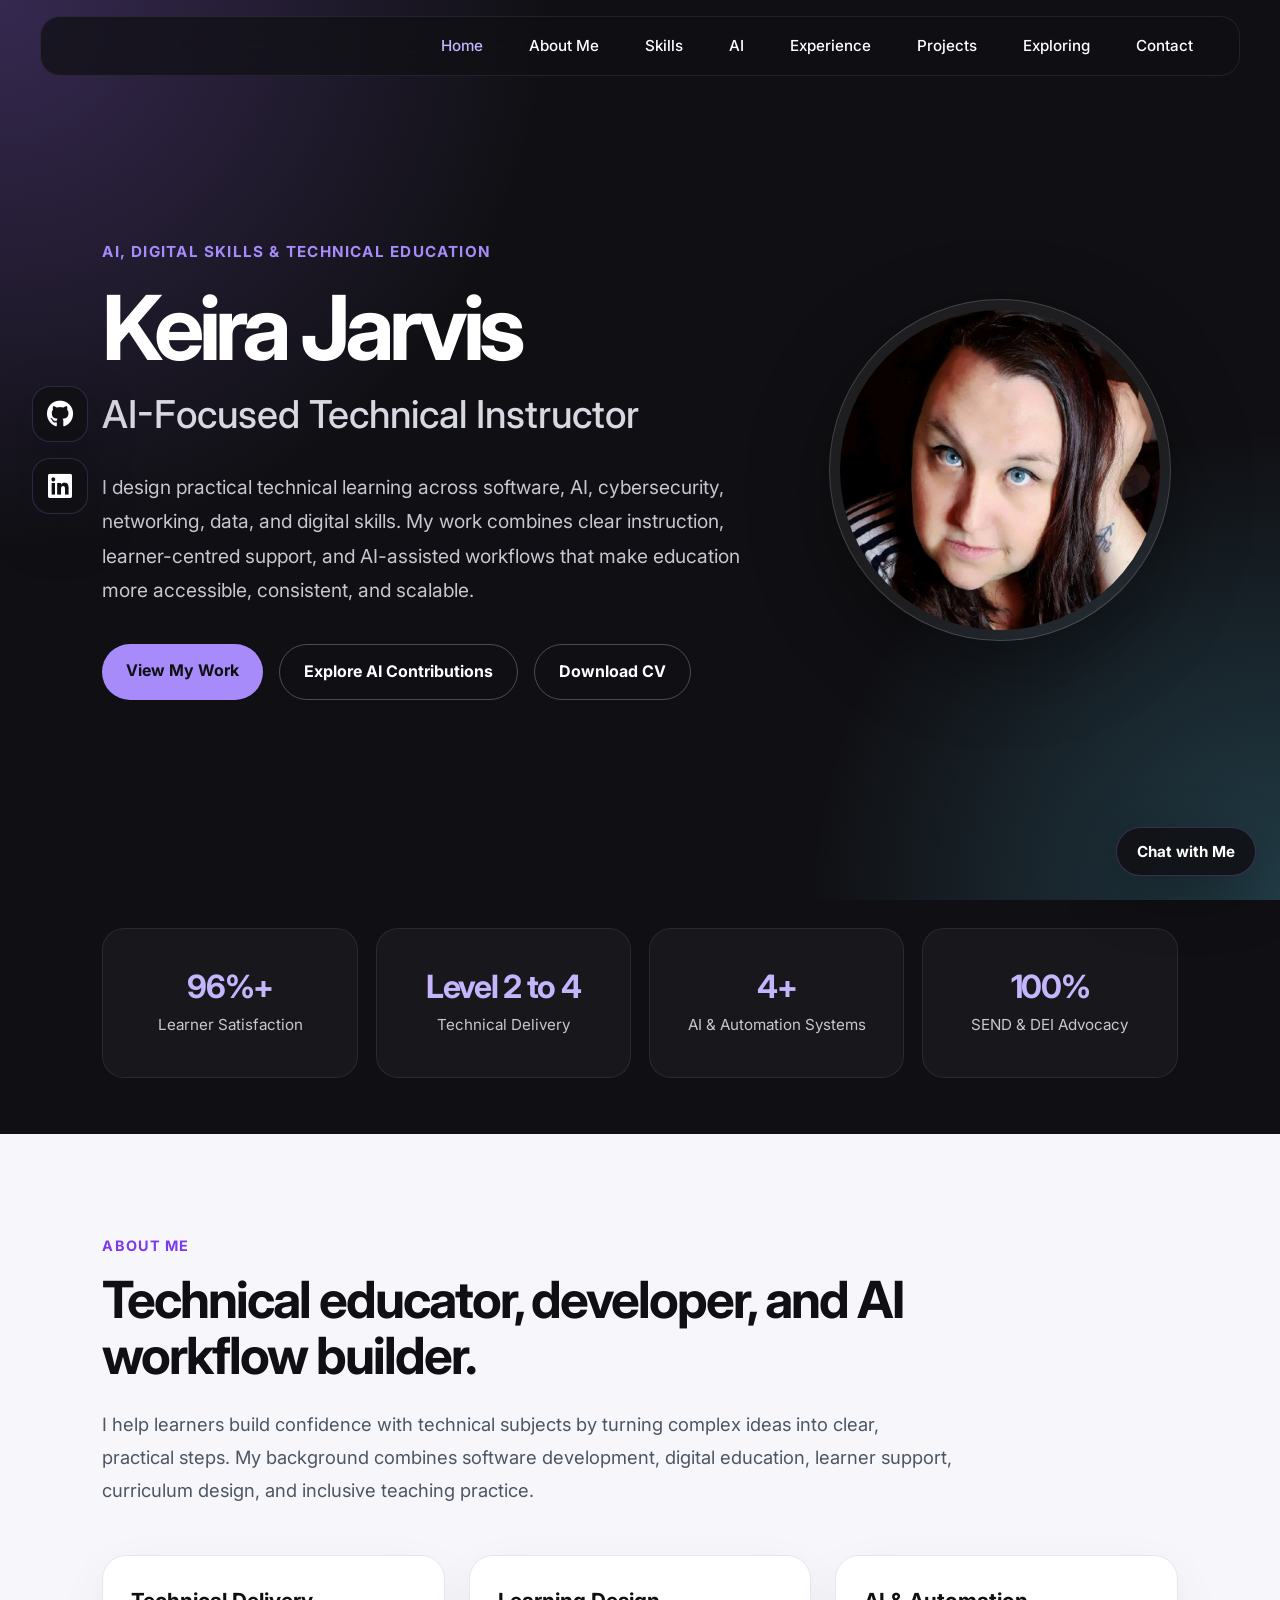
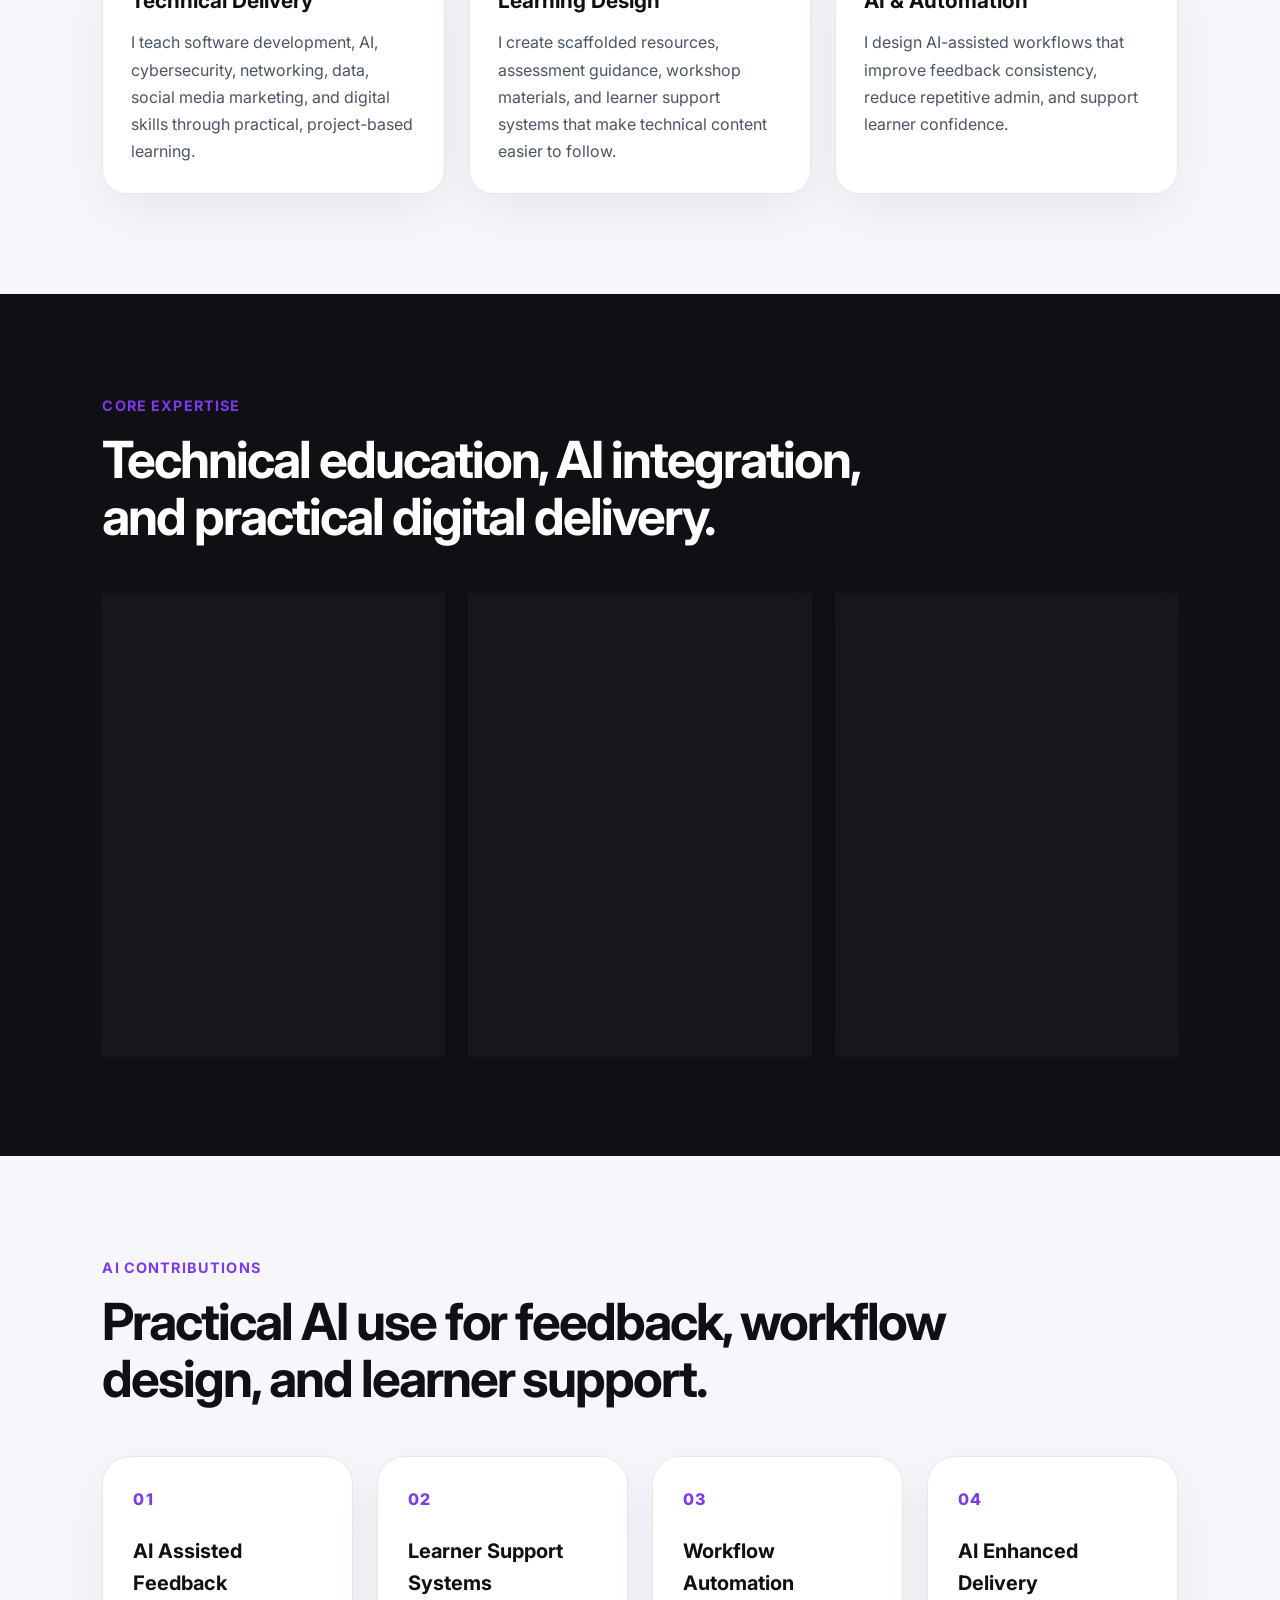
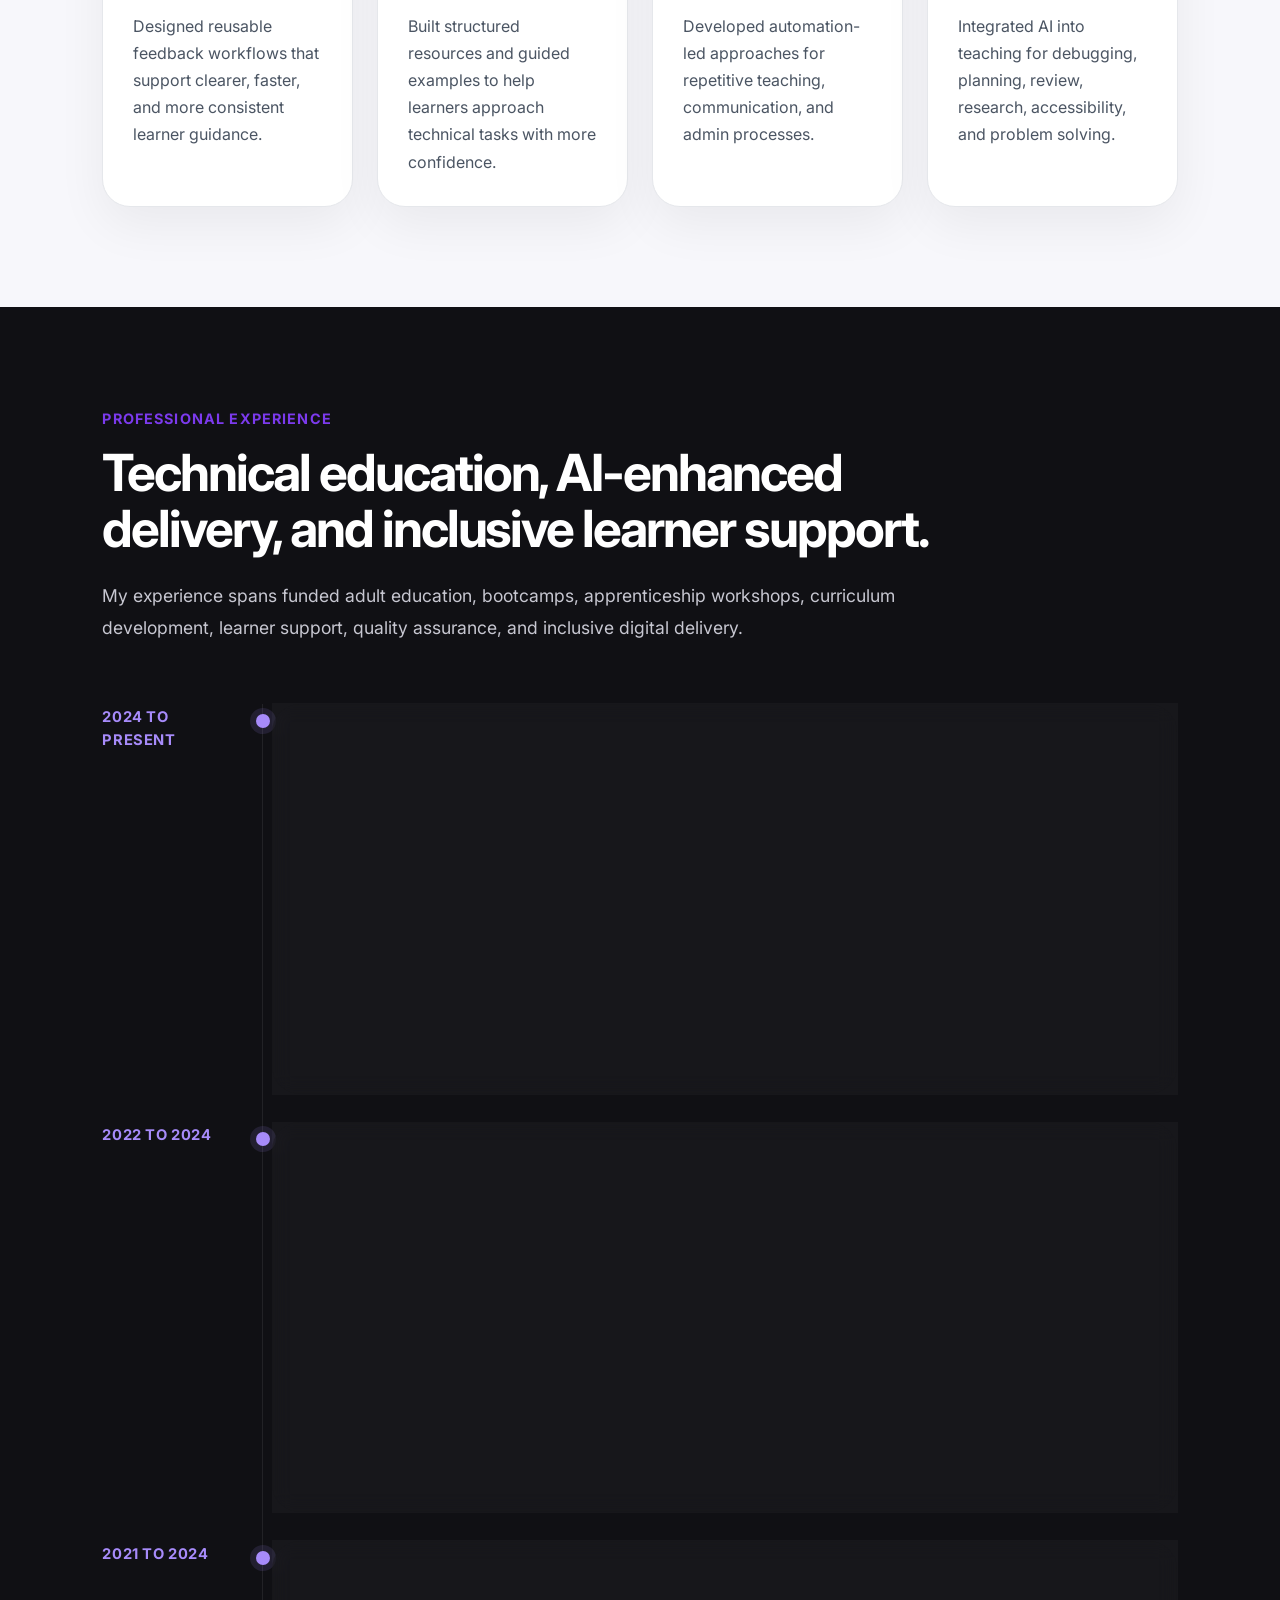
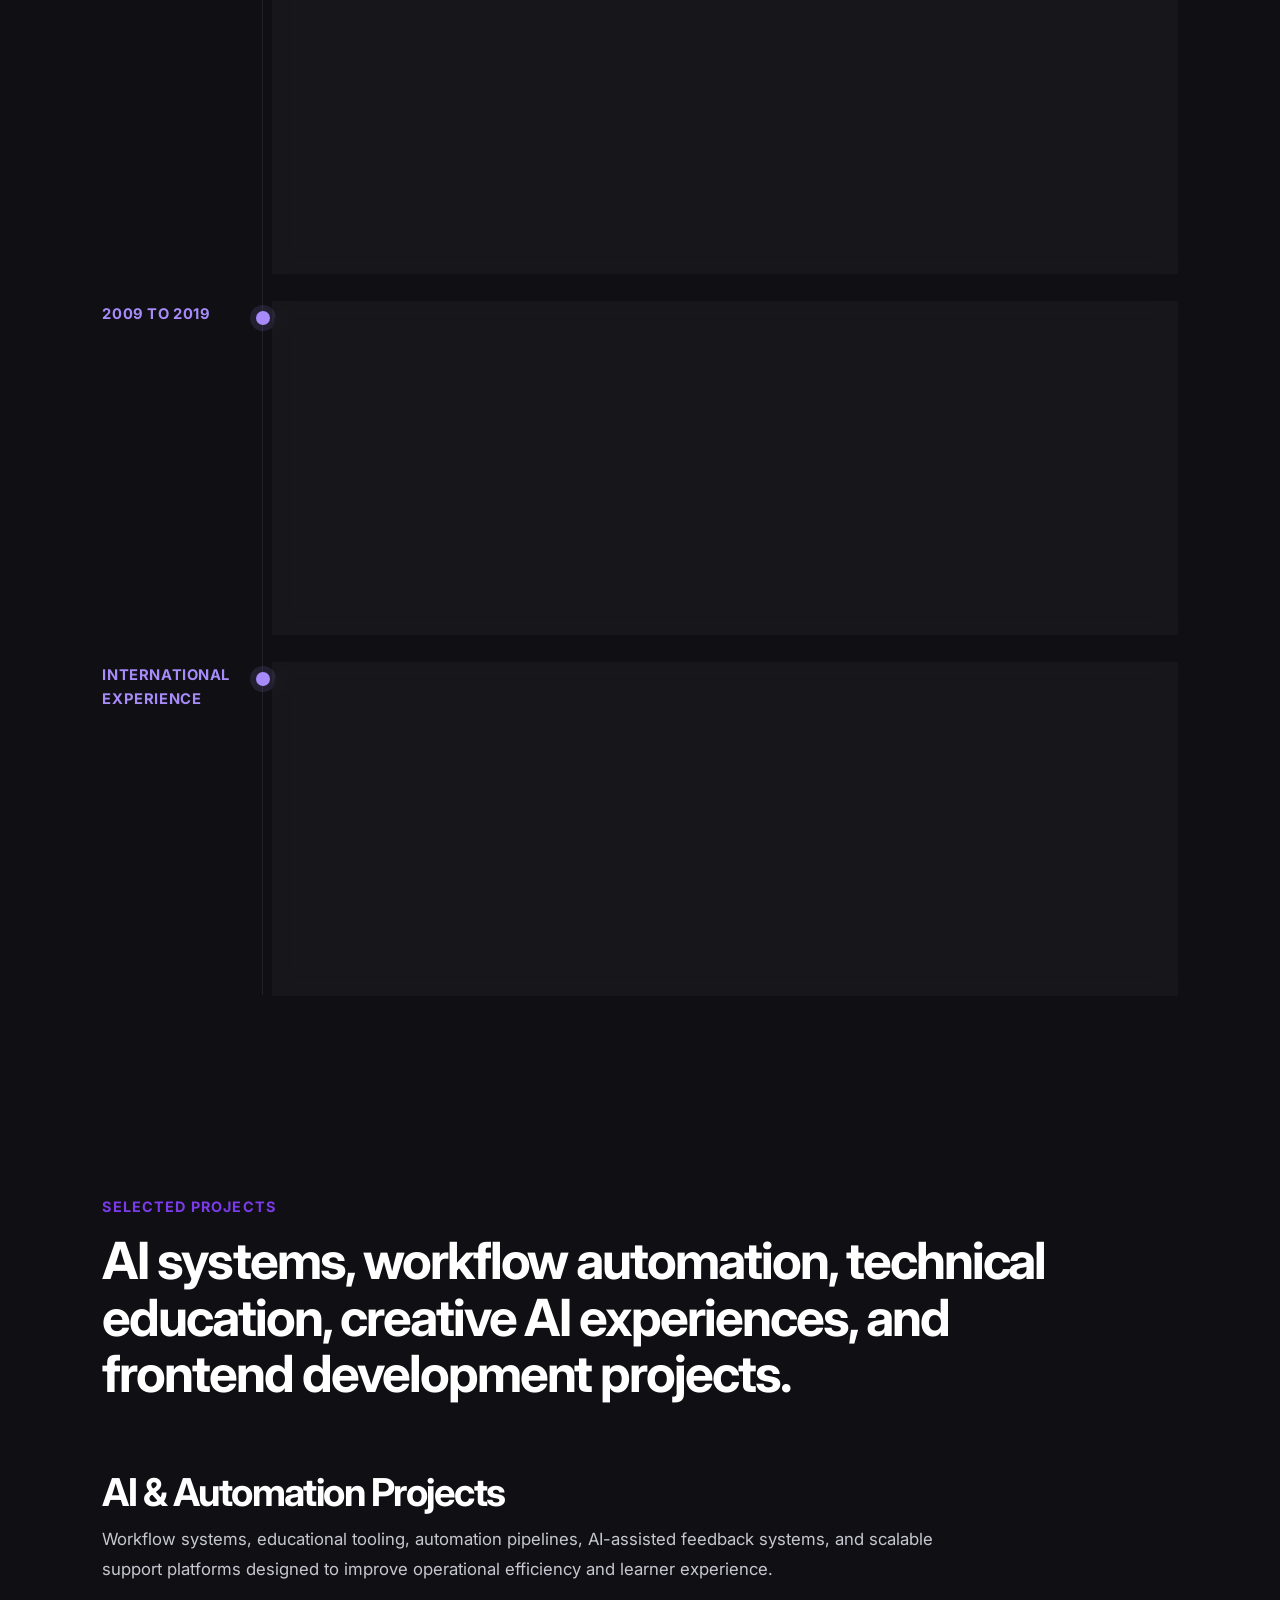
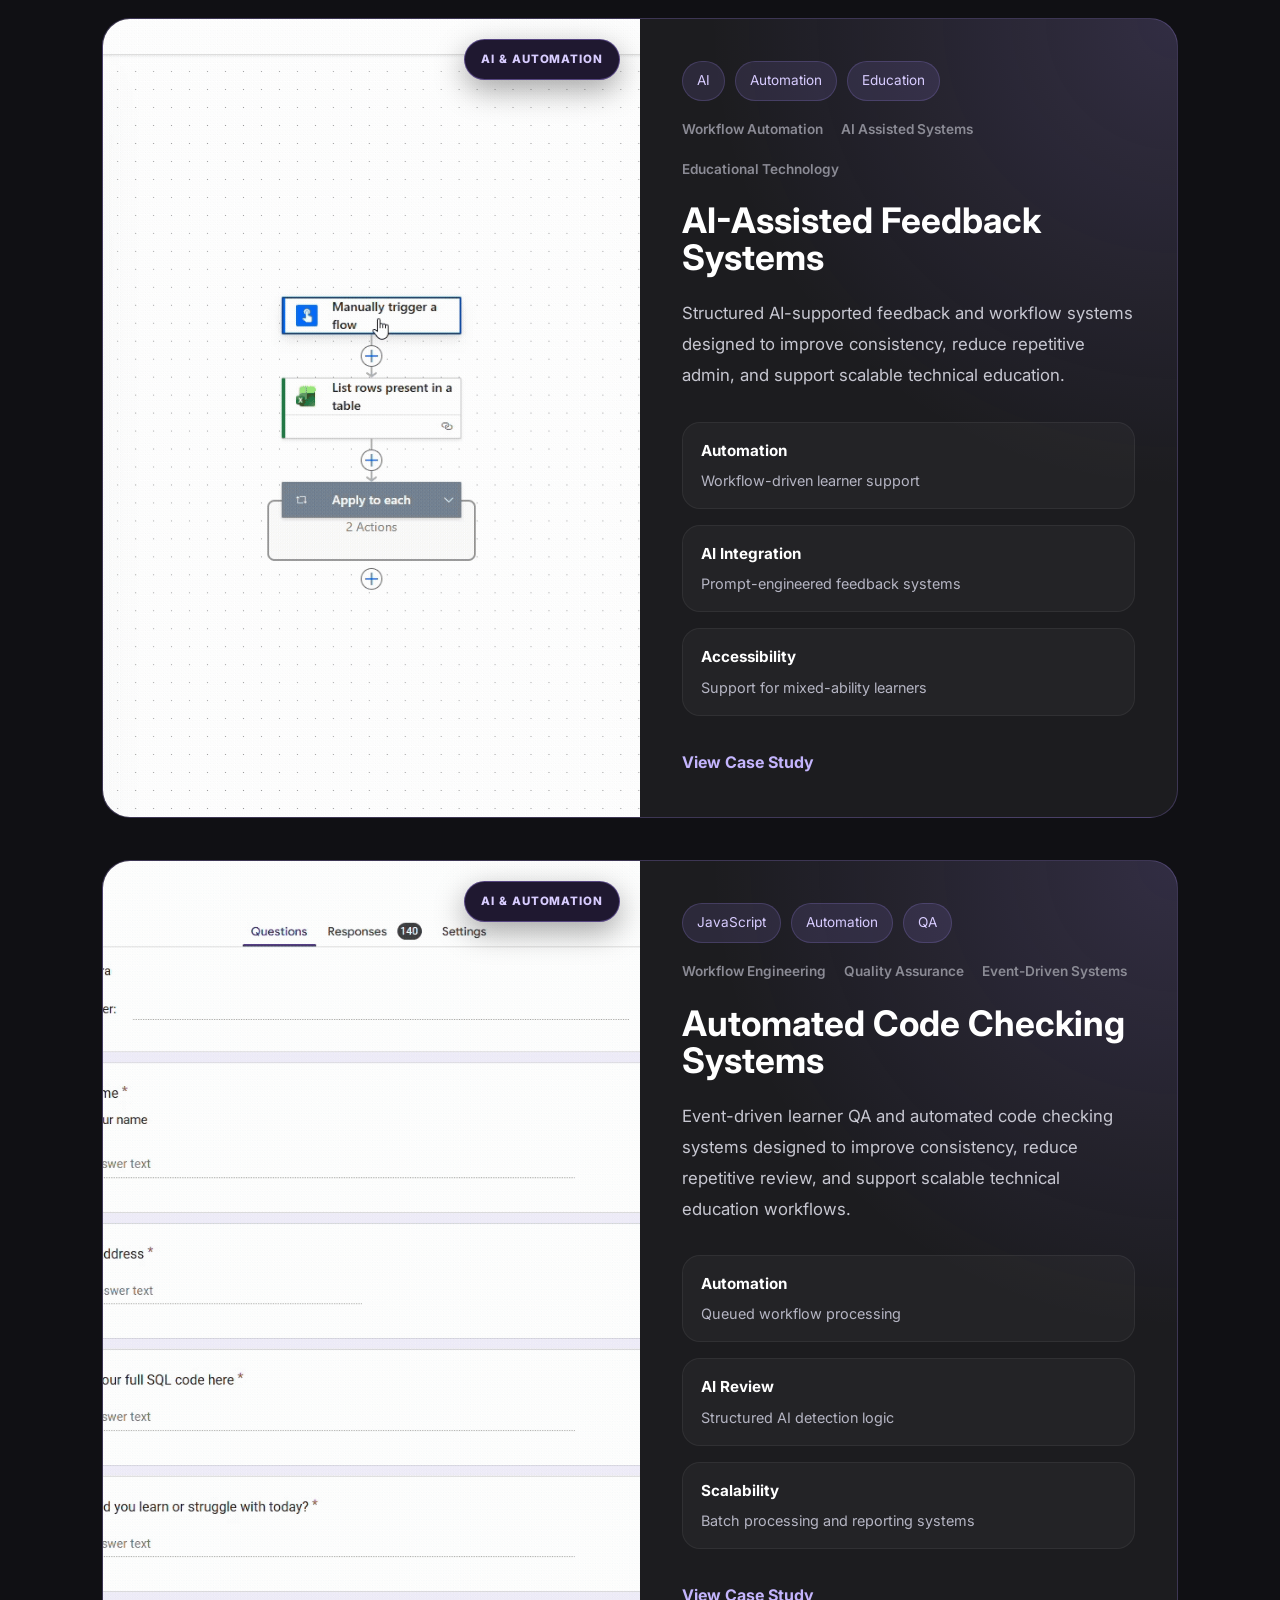
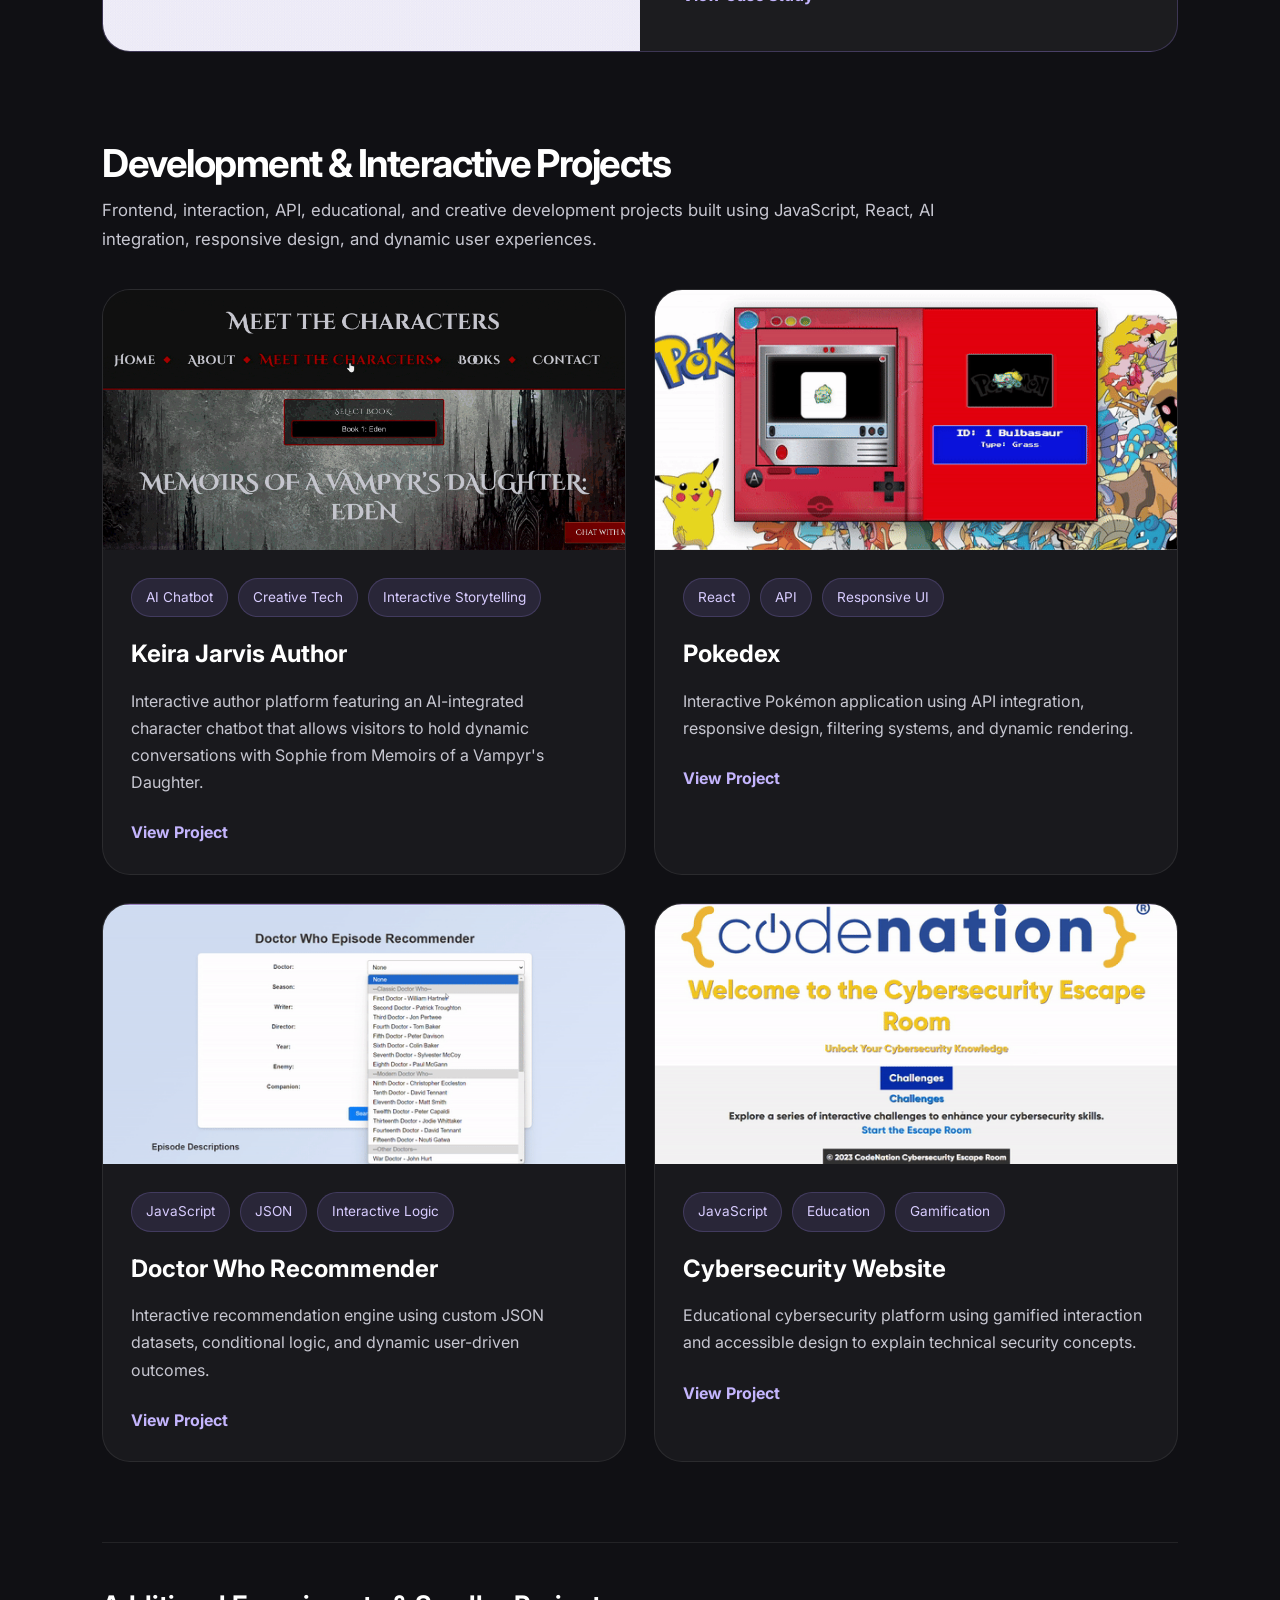
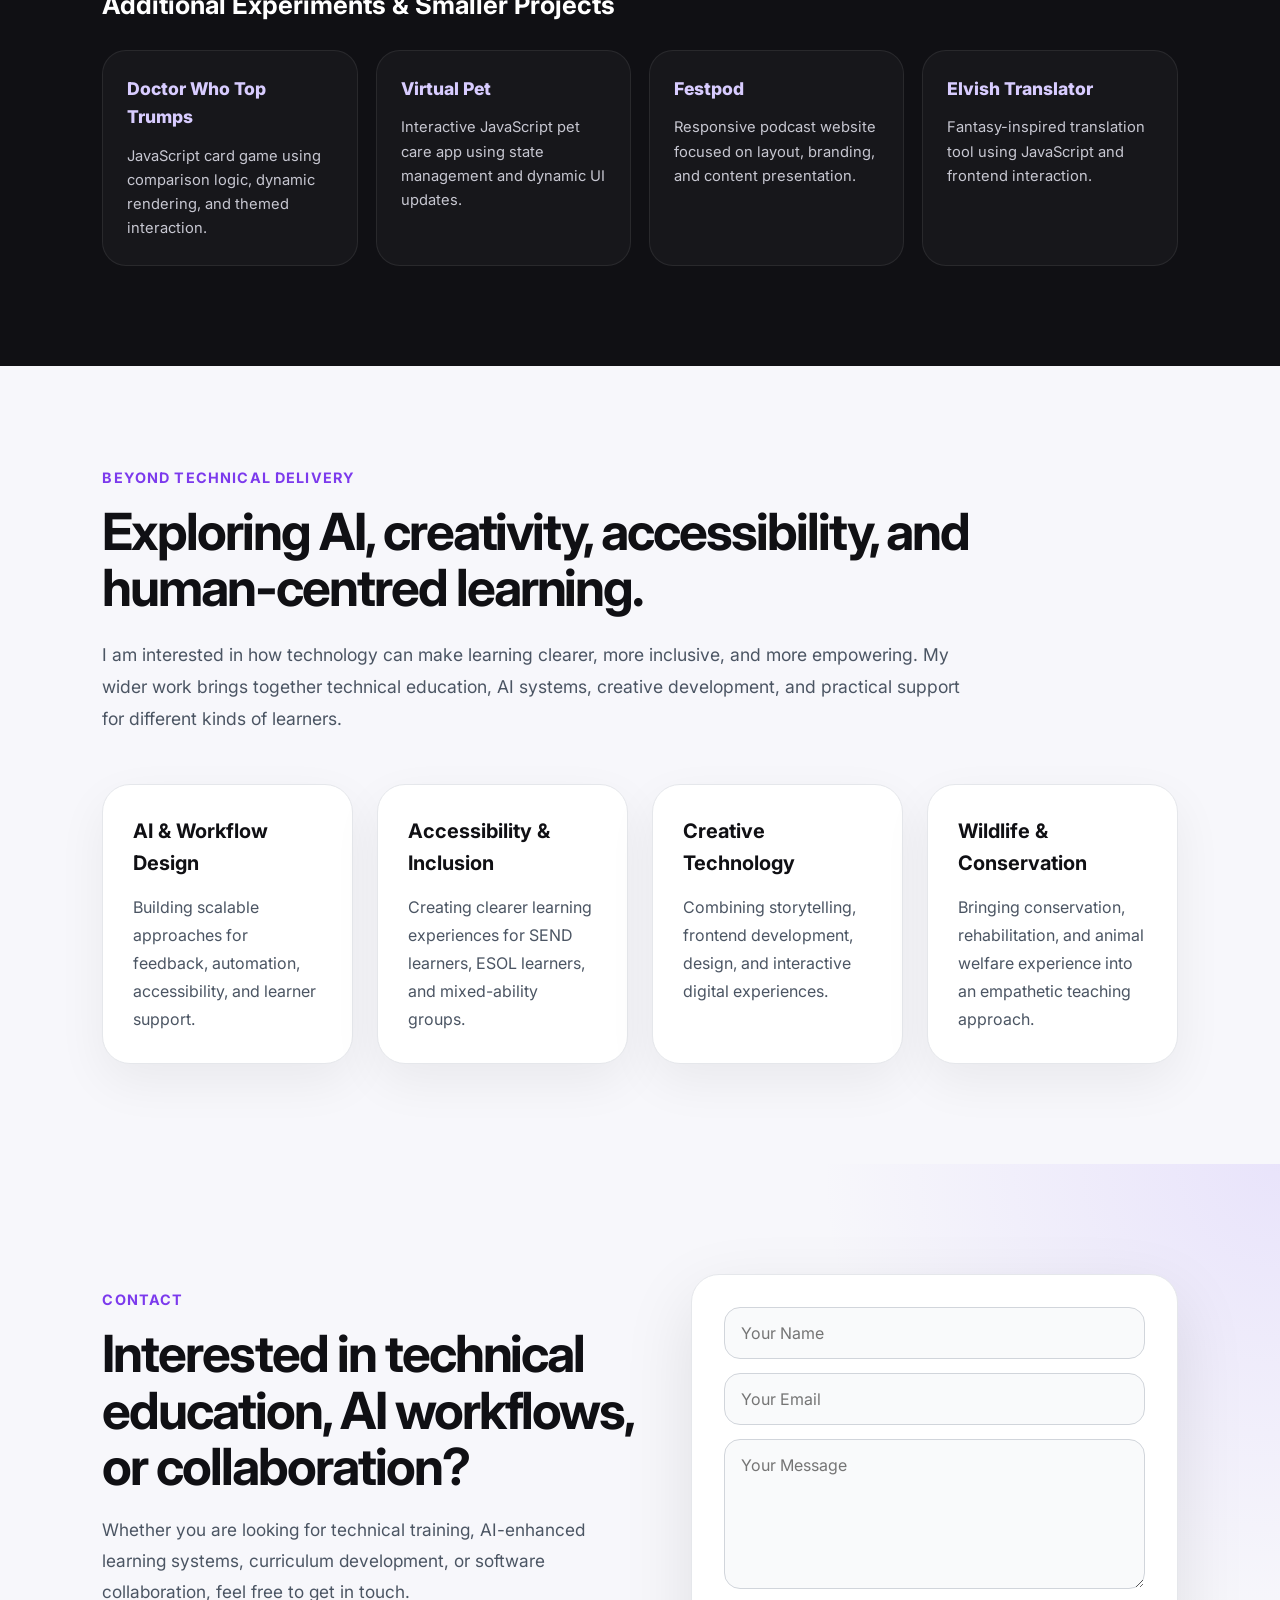
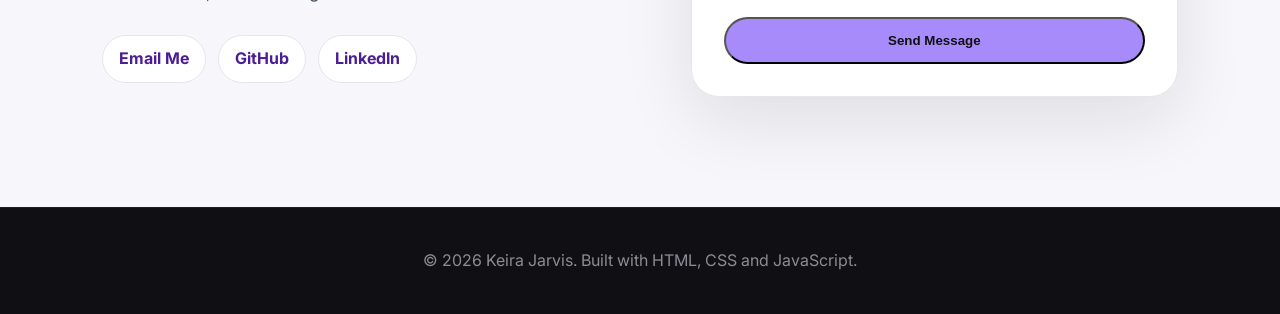
==== commit ee1f0d36: "Update print statement from 'Hello' to 'Goodbye'" ====
--- a/index.html
+++ b/index.html
@@ -100,7 +100,7 @@
                         Explore AI Contributions
                     </a>
 
-                    <a href="Keira-Jarvis-CV.pdf"
+                    <a href="Keira-Jarvis_CV.pdf"
                     class="btn btn-secondary"
                     target="_blank"
                     rel="noopener noreferrer">
@@ -1051,4 +1051,4 @@
 
 </body>
 
-</html>+</html>
